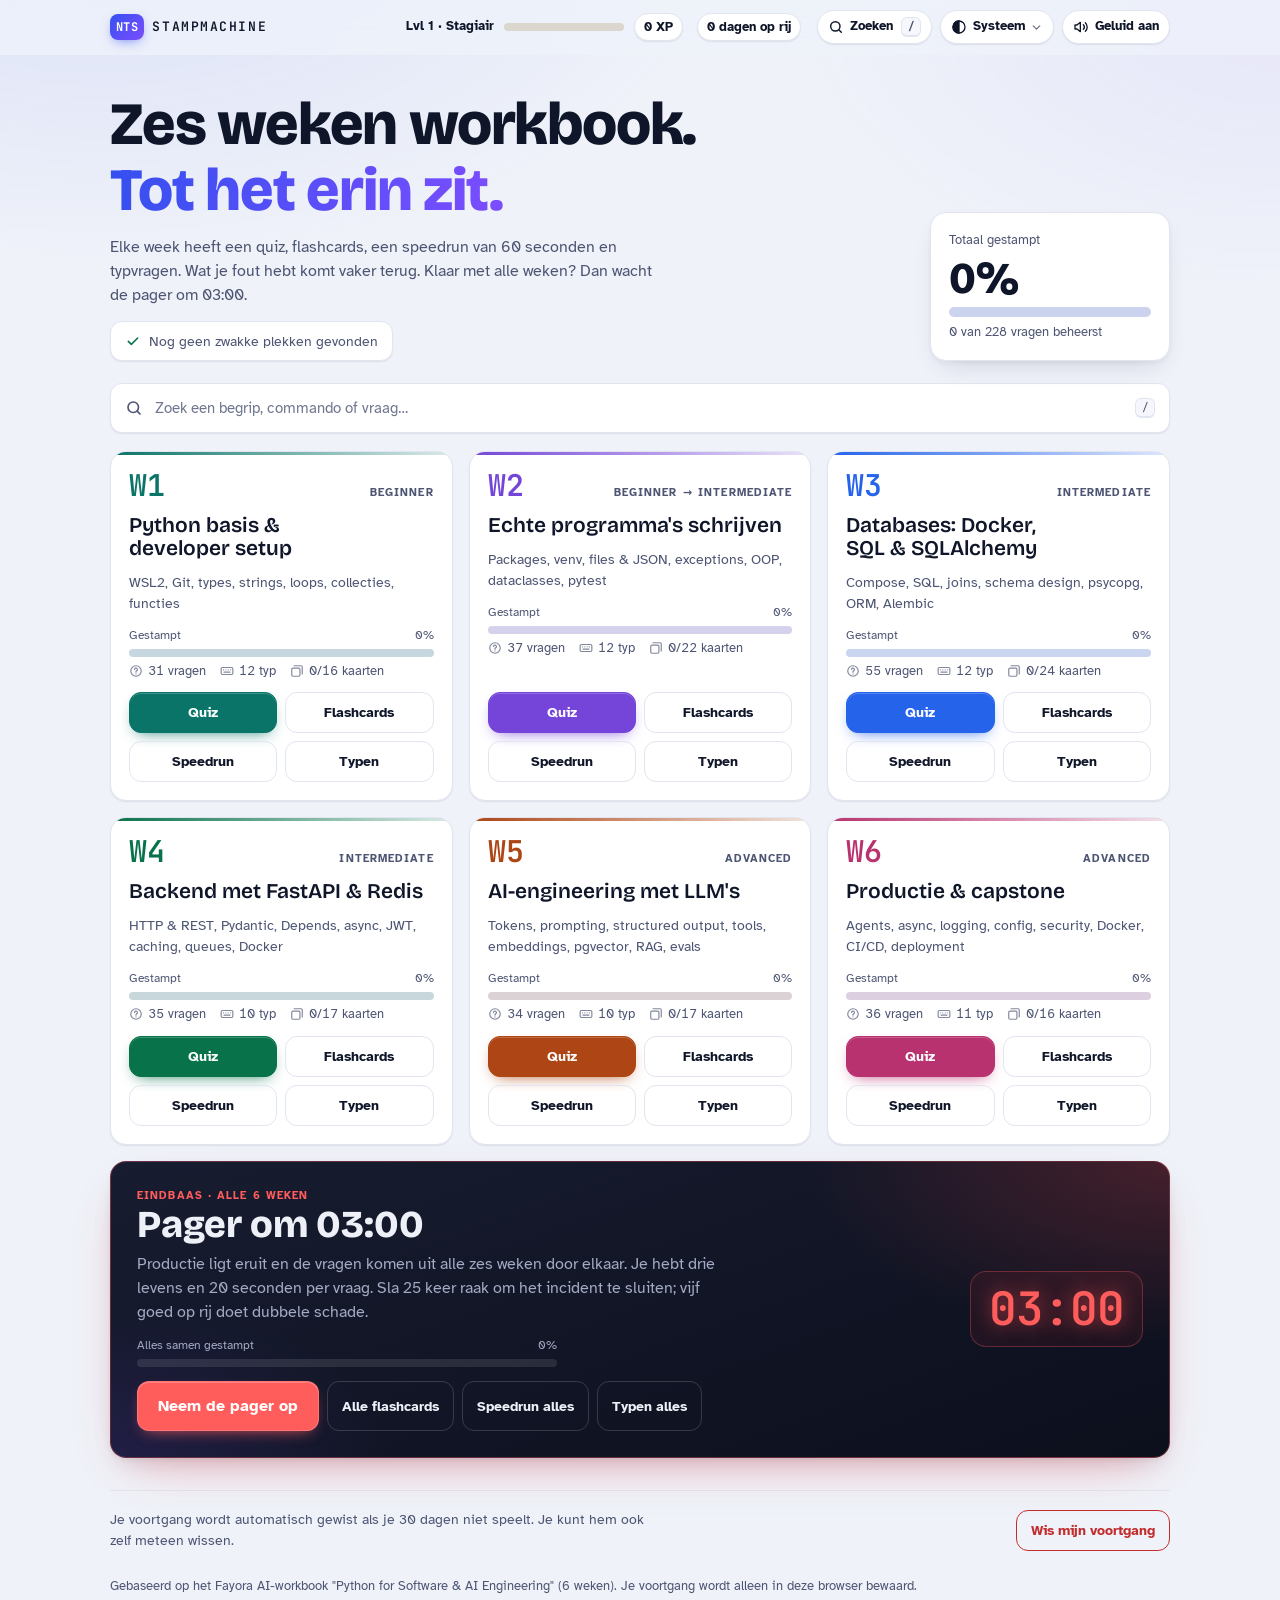
==== frontend/index.html @ a7edd914 "Add unit tests and fix accessibility and keyboard issues Unit tests (node --test tests/*.test.mjs, n" ====
<!doctype html>
<html lang="nl">
<head>
<meta charset="utf-8">
<meta name="viewport" content="width=device-width, initial-scale=1, viewport-fit=cover">
<meta name="description" content="Leergame voor het 6-weken Python- en AI-workbook: per week een quiz, flashcards, een speedrun en typvragen, plus een eindbaas met alle weken door elkaar.">
<meta name="color-scheme" content="light dark">
<meta name="theme-color" content="#F3F5FA" media="(prefers-color-scheme: light)" data-scheme="light">
<meta name="theme-color" content="#0A0E1A" media="(prefers-color-scheme: dark)" data-scheme="dark">
<title>NTS Stampmachine</title>
<link rel="icon" href="favicon.svg" type="image/svg+xml">
<link rel="preconnect" href="https://fonts.googleapis.com">
<link rel="preconnect" href="https://fonts.gstatic.com" crossorigin>
<link rel="stylesheet" href="https://fonts.googleapis.com/css2?family=Bricolage+Grotesque:opsz,wght@12..96,600;12..96,800&family=Atkinson+Hyperlegible:wght@400;700&family=JetBrains+Mono:wght@400;600&display=swap">
<link rel="stylesheet" href="css/base.css">
<link rel="stylesheet" href="css/layout.css">
<link rel="stylesheet" href="css/components.css">
<!-- Thema meteen toepassen, vóór de pagina tekent, zodat er geen flits van het verkeerde thema is. -->
<script src="js/theme.js"></script>
</head>
<body data-screen="home">

<header class="hud">
  <div class="wrap">
    <div class="brand"><b>NTS</b>Stampmachine</div>
    <div class="hud-stats">
      <div class="lvl">
        <span class="lvl-name" id="lvlName">Stagiair</span>
        <span class="xpbar"><i id="xpFill" style="width:0%"></i></span>
        <span class="pill" id="xpText">0 XP</span>
      </div>
      <span class="pill" id="dayStreak" title="Dagen op rij gespeeld">0 dagen op rij</span>
    </div>
    <div class="hud-tools">
      <button class="iconbtn" id="searchBtn" type="button" aria-label="Zoeken (sneltoets /)" title="Zoeken  ( / )"><svg viewBox="0 0 24 24" fill="none" stroke="currentColor" stroke-width="2.2" stroke-linecap="round" stroke-linejoin="round" aria-hidden="true"><circle cx="11" cy="11" r="7"/><path d="m20 20-3.5-3.5"/></svg><span class="btn-label">Zoeken</span><kbd class="keycap kbd">/</kbd></button>
      <div class="menu-wrap">
        <button class="iconbtn" id="themeBtn" type="button" aria-haspopup="menu" aria-expanded="false" aria-controls="themeMenu"></button>
        <div class="menu" id="themeMenu" role="menu" aria-label="Thema" hidden></div>
      </div>
      <button class="iconbtn" id="soundBtn" type="button" aria-pressed="true"></button>
    </div>
  </div>
</header>

<main>
  <!-- Startscherm -->
  <section id="home" class="wrap">
    <div class="hero">
      <div>
        <h1>Zes weken workbook.<br><em>Tot het erin zit.</em></h1>
        <p>Elke week heeft een quiz, flashcards, een speedrun van 60 seconden en typvragen. Wat je fout hebt komt vaker terug. Klaar met alle weken? Dan wacht de pager om 03:00.</p>
        <button class="weak" id="weakBtn" type="button"><span>Herhaal mijn zwakke plekken</span></button>
        <p class="notice" id="clearedNotice" hidden>Je vorige voortgang is gewist, omdat je 30 dagen niet hebt gespeeld.</p>
      </div>
      <div class="meter">
        <small>Totaal gestampt</small>
        <div class="big" id="totalPct">0%</div>
        <div class="bar" style="--hue:var(--accent)"><i id="totalBar" style="width:0%"></i></div>
        <small id="totalSub">0 van 0 vragen beheerst</small>
      </div>
    </div>
    <form class="home-search" id="homeSearch" role="search">
      <svg viewBox="0 0 24 24" fill="none" stroke="currentColor" stroke-width="2.2" stroke-linecap="round" stroke-linejoin="round" aria-hidden="true"><circle cx="11" cy="11" r="7"/><path d="m20 20-3.5-3.5"/></svg>
      <input id="homeSearchIn" type="search" autocomplete="off" spellcheck="false" placeholder="Zoek een begrip, commando of vraag…" aria-label="Zoek in alle vragen en flashcards">
      <kbd class="keycap kbd">/</kbd>
    </form>
    <h2 class="sr-only">Oefenen per week</h2>
    <div class="grid" id="grid"></div>
    <div class="privacy">
      <p>Je voortgang wordt automatisch gewist als je 30 dagen niet speelt. Je kunt hem ook zelf meteen wissen.</p>
      <button class="btn danger" id="resetBtn" type="button">Wis mijn voortgang</button>
    </div>
  </section>

  <!-- Quiz, speedrun, eindbaas, zwakke plekken en typen -->
  <section id="play" class="wrap" hidden>
    <div class="stage">
      <div class="play-hud">
        <button class="btn ghost" id="quitBtn" type="button" aria-label="Stoppen"><svg viewBox="0 0 24 24" fill="none" stroke="currentColor" stroke-width="2.4" stroke-linecap="round" aria-hidden="true"><path d="M6 6l12 12M18 6 6 18"/></svg><span class="btn-label">Stoppen</span></button>
        <div class="grow">
          <h1 class="mode-tag" id="modeTag">Quiz</h1>
          <div class="bar" style="--hue:var(--accent);margin-top:4px"><i id="progFill" style="width:0%"></i></div>
        </div>
        <span class="hearts" id="hearts" hidden></span>
        <span class="combo" id="combo" hidden>x2</span>
        <span class="score" id="score">0</span>
      </div>
      <div class="bossbar" id="bossbar" hidden>
        <div class="lbl"><span>Pager om 03:00 — productie-incident</span><span id="bossHpText">25 / 25</span></div>
        <div class="bar"><i id="bossHp" style="width:100%"></i></div>
      </div>
      <!-- De timer loopt als dunne lijn over de bovenrand van de vraagkaart. -->
      <div class="qwrap">
        <div class="timer" id="timer" title="Tijd voor deze vraag"><i id="timerFill"></i></div>
        <div class="card" id="qcard"></div>
      </div>
    </div>
  </section>

  <!-- Flashcards -->
  <section id="cards" class="wrap" hidden>
    <div class="stage">
      <div class="play-hud">
        <button class="btn ghost" id="fcQuit" type="button" aria-label="Stoppen"><svg viewBox="0 0 24 24" fill="none" stroke="currentColor" stroke-width="2.4" stroke-linecap="round" aria-hidden="true"><path d="M6 6l12 12M18 6 6 18"/></svg><span class="btn-label">Stoppen</span></button>
        <div class="grow">
          <h1 class="mode-tag" id="fcTag">Flashcards</h1>
          <div class="bar" style="--hue:var(--good);margin-top:4px"><i id="fcProg" style="width:0%"></i></div>
        </div>
        <span class="pill" id="fcCount">0 / 0</span>
      </div>
      <div class="fc-wrap" id="fcWrap">
        <div class="fc" id="fc" tabindex="0" role="button" aria-describedby="fcHint">
          <div class="face front">
            <span class="chip" id="fcChip">Week 1</span>
            <h2 id="fcFront"></h2>
            <span class="hint flip-hint" id="fcHint"><svg viewBox="0 0 24 24" fill="none" stroke="currentColor" stroke-width="2" stroke-linecap="round" stroke-linejoin="round" aria-hidden="true"><path d="M21 12a9 9 0 0 1-15.5 6.2L3 16"/><path d="M3 12a9 9 0 0 1 15.5-6.2L21 8"/><path d="M21 3v5h-5M3 21v-5h5"/></svg><span class="kbd">Klik of spatie om om te draaien</span><span class="touch-only">Tik om om te draaien</span></span>
          </div>
          <div class="face back" aria-hidden="true">
            <span class="chip">Antwoord</span>
            <p id="fcBack"></p>
            <p class="jipcard" id="fcJip" hidden></p>
          </div>
        </div>
      </div>
      <div class="fc-foot" id="fcFoot" hidden>
        <button class="btn no lg" id="fcNo" type="button">Nog niet<span class="kbd"> (1)</span></button>
        <button class="btn yes lg" id="fcYes" type="button">Zit erin<span class="kbd"> (2)</span></button>
        <span class="hint touch-only">Of veeg: naar links is nog niet, naar rechts is zit erin.</span>
      </div>
    </div>
  </section>

  <!-- Opzoeken: alle vragen, uitleg en flashcards -->
  <section id="search" class="wrap" hidden>
    <div class="search-page">
      <div class="search-head">
        <button class="btn ghost" id="searchBack" type="button" aria-label="Terug naar het overzicht"><svg viewBox="0 0 24 24" fill="none" stroke="currentColor" stroke-width="2.4" stroke-linecap="round" stroke-linejoin="round" aria-hidden="true"><path d="M15 6l-6 6 6 6"/></svg><span class="btn-label">Overzicht</span></button>
        <div>
          <h1>Opzoeken</h1>
          <p>Alle vragen, antwoorden, uitleg en flashcards van de zes weken.</p>
        </div>
      </div>
      <form class="searchbar" id="searchForm" role="search">
        <svg viewBox="0 0 24 24" fill="none" stroke="currentColor" stroke-width="2.2" stroke-linecap="round" stroke-linejoin="round" aria-hidden="true"><circle cx="11" cy="11" r="7"/><path d="m20 20-3.5-3.5"/></svg>
        <input id="searchIn" type="search" autocomplete="off" spellcheck="false" enterkeyhint="search" placeholder="Zoek op begrip, commando of foutmelding…" aria-label="Zoekterm">
        <button class="clear" id="searchClear" type="button" aria-label="Zoekterm wissen" hidden><svg viewBox="0 0 24 24" fill="none" stroke="currentColor" stroke-width="2.4" stroke-linecap="round" aria-hidden="true"><path d="M6 6l12 12M18 6 6 18"/></svg></button>
      </form>
      <div class="search-filters">
        <div class="seg" id="searchKinds" role="radiogroup" aria-label="Soort"></div>
        <div class="seg weeks" id="searchWeeks" role="radiogroup" aria-label="Week"></div>
      </div>
      <div class="search-status" id="searchStatus" aria-live="polite"></div>
      <div class="search-results" id="searchResults"></div>
    </div>
  </section>

  <!-- Resultaat na een ronde -->
  <section id="result" class="wrap" hidden>
    <div class="stage" id="resBody"></div>
  </section>

  <footer class="wrap">Gebaseerd op het Fayora AI-workbook "Python for Software &amp; AI Engineering" (6 weken). Je voortgang wordt alleen in deze browser bewaard.</footer>
</main>

<dialog class="dialog" id="confirmDialog" aria-labelledby="dlgTitle" aria-describedby="dlgText">
  <form method="dialog">
    <h2 id="dlgTitle"></h2>
    <p id="dlgText"></p>
    <div class="dlg-btns">
      <button class="btn lg" id="dlgCancel" value="cancel" type="submit"></button>
      <button class="btn lg primary" id="dlgOk" value="ok" type="submit"></button>
    </div>
  </form>
</dialog>

<canvas id="confetti" width="0" height="0" aria-hidden="true"></canvas>

<!-- Volgorde is belangrijk: latere scripts gebruiken wat eerdere scripts definiëren. -->
<script src="js/data/content.js"></script>
<script src="js/core/utils.js"></script>
<script src="js/core/content.js"></script>
<script src="js/core/state.js"></script>
<script src="js/fx/sound.js"></script>
<script src="js/fx/confetti.js"></script>
<script src="js/ui/dialog.js"></script>
<script src="js/ui/hud.js"></script>
<script src="js/screens/results.js"></script>
<script src="js/screens/home.js"></script>
<script src="js/screens/game.js"></script>
<script src="js/screens/cards.js"></script>
<script src="js/screens/search.js"></script>
<script src="js/main.js"></script>
</body>
</html>
---- frontend/css/base.css ----
/* Basis: kleuren, lettertypes, reset en algemene hulpklassen. */

/* ---------- kleuren en lettertypes ---------- */
:root {
  --bg: #EFF2F9; --surface: #FFFFFF; --sunk: #F5F7FC; --ink: #0F1629; --muted: #4D5573;
  --line: #E1E5EF; --line-strong: #CDD3E1;
  --accent: #3550F0; --accent-2: #7C4DFF; --on-accent: #FFFFFF;
  /* Licht: elke tekstkleur haalt minstens 4,5:1 contrast (WCAG AA), ook op getinte vlakken. */
  --good: #0A7550; --bad: #C22E2E; --gold: #B87A00;
  --w1: #0A7468; --w2: #7445D8; --w3: #2563EB; --w4: #08724A; --w5: #AD4514; --w6: #B8326F;
  --shadow-sm: 0 1px 2px rgb(16 24 48 / .06), 0 1px 1px rgb(16 24 48 / .03);
  --shadow-md: 0 12px 28px -12px rgb(16 24 48 / .18), 0 2px 6px rgb(16 24 48 / .05);
  --shadow-lg: 0 28px 64px -16px rgb(16 24 48 / .28), 0 4px 12px rgb(16 24 48 / .06);
  --glow: 10%;
  --surface-fill: var(--surface);
  --f-display: "Bricolage Grotesque", "Segoe UI", system-ui, sans-serif;
  --f-body: "Atkinson Hyperlegible", "Segoe UI", system-ui, sans-serif;
  --f-mono: "JetBrains Mono", ui-monospace, "Cascadia Mono", Consolas, monospace;
  /* Vaste reeks afrondingen en overgangen, zodat alles als één geheel aanvoelt. */
  --r-xs: 6px; --r-sm: 8px; --r-md: 12px; --r-lg: 16px; --r-xl: 20px;
  --hud-h: 56px;
  --ease-out: cubic-bezier(.22, 1, .36, 1);
  --dur: .18s; --dur-slow: .28s;
  color-scheme: light;
}

/* Donker: volgt het systeem, tenzij de gebruiker zelf 'Licht' koos. */
@media (prefers-color-scheme: dark) {
  :root:not([data-theme="light"]) {
    --bg: #0A0E1A; --surface: #131A2C; --sunk: #0F1424; --ink: #E8EBF6; --muted: #98A1C0;
    --line: #232B46; --line-strong: #323C5E;
    --accent: #8094FF; --accent-2: #B18CFF; --on-accent: #0A0E1A;
    --good: #45C98F; --bad: #FF7575; --gold: #F7C552;
    --w1: #4CC2B4; --w2: #A592F5; --w3: #78A2F5; --w4: #4FC393; --w5: #F29A6C; --w6: #EE86B3;
    /* In donker geven een lichte bovenrand en een iets lichtere kaart de diepte, niet de schaduw. */
    --shadow-sm: inset 0 1px 0 rgb(255 255 255 / .05), 0 1px 2px rgb(0 0 0 / .4);
    --shadow-md: inset 0 1px 0 rgb(255 255 255 / .06), 0 16px 36px -14px rgb(0 0 0 / .7);
    --shadow-lg: inset 0 1px 0 rgb(255 255 255 / .06), 0 30px 70px -16px rgb(0 0 0 / .75);
    --surface-fill: linear-gradient(180deg, #182036, #131A2C 160px);
    --glow: 16%;
    color-scheme: dark;
  }
}

/* Donker: zelf gekozen in het themamenu. */
:root[data-theme="dark"] {
  --bg: #0A0E1A; --surface: #131A2C; --sunk: #0F1424; --ink: #E8EBF6; --muted: #98A1C0;
  --line: #232B46; --line-strong: #323C5E;
  --accent: #8094FF; --accent-2: #B18CFF; --on-accent: #0A0E1A;
  --good: #45C98F; --bad: #FF7575; --gold: #F7C552;
  --w1: #4CC2B4; --w2: #A592F5; --w3: #78A2F5; --w4: #4FC393; --w5: #F29A6C; --w6: #EE86B3;
  /* In donker geven een lichte bovenrand en een iets lichtere kaart de diepte, niet de schaduw. */
  --shadow-sm: inset 0 1px 0 rgb(255 255 255 / .05), 0 1px 2px rgb(0 0 0 / .4);
  --shadow-md: inset 0 1px 0 rgb(255 255 255 / .06), 0 16px 36px -14px rgb(0 0 0 / .7);
  --shadow-lg: inset 0 1px 0 rgb(255 255 255 / .06), 0 30px 70px -16px rgb(0 0 0 / .75);
  --surface-fill: linear-gradient(180deg, #182036, #131A2C 160px);
  --glow: 16%;
  color-scheme: dark;
}

/* ---------- reset ---------- */
* { box-sizing: border-box; }
[hidden] { display: none !important; }
:root { padding-top: env(safe-area-inset-top, 0px); padding-bottom: env(safe-area-inset-bottom, 0px); }
img { max-width: 100%; }
html, body { min-height: 100%; }
html {
  scroll-behavior: smooth;
  scroll-padding-top: calc(var(--hud-h) + 16px);
  /* Dunne scrollbalk in de kleuren van het thema. */
  scrollbar-width: thin;
  scrollbar-color: var(--line-strong) transparent;
}
body {
  background: var(--bg);
  color: var(--ink);
  font-family: var(--f-body);
  font-size: 16px;
  line-height: 1.5;
  margin: 0;
  -webkit-tap-highlight-color: transparent;
  -webkit-font-smoothing: antialiased;
}
/* Zachte kleurgloed achter de pagina voor wat diepte. */
body::before {
  content: ""; position: fixed; inset: 0; z-index: -1; pointer-events: none;
  background:
    radial-gradient(900px 480px at 8% -8%, color-mix(in srgb, var(--accent) var(--glow), transparent), transparent 70%),
    radial-gradient(700px 420px at 100% 0%, color-mix(in srgb, var(--accent-2) calc(var(--glow) * .7), transparent), transparent 70%);
}
::selection { background: color-mix(in srgb, var(--accent) 28%, transparent); }
button { font: inherit; color: inherit; cursor: pointer; touch-action: manipulation; }
button:focus-visible, input:focus-visible, textarea:focus-visible, .fc:focus-visible {
  outline: 3px solid color-mix(in srgb, var(--accent) 70%, transparent);
  outline-offset: 2px;
}

/* ---------- typografie ---------- */
code, pre { font-family: var(--f-mono); font-size: .88em; }
code { background: color-mix(in srgb, var(--accent) 10%, transparent); padding: .05em .35em; border-radius: var(--r-xs); }
h1, h2, h3 { font-family: var(--f-display); text-wrap: balance; margin: 0; line-height: 1.1; }

/* ---------- hulpklassen ---------- */
.wrap { max-width: 1100px; margin: 0 auto; padding-inline: 20px; }
@media (max-width: 480px) { .wrap { padding-inline: 16px; } }

.sr-only {
  position: absolute; width: 1px; height: 1px; padding: 0; margin: -1px;
  overflow: hidden; clip: rect(0 0 0 0); white-space: nowrap; border: 0;
}

/* Toetsenbordhints alleen tonen op apparaten met een muis; tikhints alleen op touchscreens. */
.touch-only { display: none; }
@media (hover: none) and (pointer: coarse) {
  .kbd { display: none !important; }
  .touch-only { display: inline; }
}

/* Schermen komen rustig in beeld. */
main > section:not([hidden]) { animation: screen-in .35s var(--ease-out); }
@keyframes screen-in { from { opacity: 0; transform: translateY(6px); } }

/* Zachte overgang bij het wisselen van thema (browsers met View Transitions). */
::view-transition-old(root), ::view-transition-new(root) { animation-duration: .35s; }

@media (prefers-reduced-motion: reduce) {
  html { scroll-behavior: auto; }
  *, *::before, *::after { animation: none !important; transition: none !important; }
}
---- frontend/css/layout.css ----
/* Layout: "workbook arcade". Een sticky HUD-balk, een grid met zes weektickets plus één
   omgekeerd eindbaas-ticket; spelen gebeurt op één gecentreerde kaart. */

/* ---------- HUD ---------- */
.hud {
  position: sticky;
  top: env(safe-area-inset-top, 0px);
  z-index: 5;
  background: color-mix(in srgb, var(--bg) 78%, transparent);
  backdrop-filter: saturate(1.4) blur(12px);
  -webkit-backdrop-filter: saturate(1.4) blur(12px);
  border-bottom: 1px solid transparent;
  transition: background var(--dur-slow), border-color var(--dur-slow), box-shadow var(--dur-slow);
}
/* Bovenaan versmelt de header met de pagina; zodra je scrolt krijgt hij een rand en schaduw. */
.hud[data-scrolled] {
  background: color-mix(in srgb, var(--bg) 86%, transparent);
  border-bottom-color: var(--line);
  box-shadow: 0 10px 30px -18px rgb(10 14 30 / .45);
}
.hud .wrap { display: flex; align-items: center; gap: 10px 16px; padding-block: 10px; flex-wrap: wrap; }
.brand {
  font-family: var(--f-mono); font-weight: 600; font-size: 13px; letter-spacing: .12em; text-transform: uppercase;
  display: flex; align-items: center; gap: 8px; white-space: nowrap;
}
.brand b {
  display: inline-grid; place-items: center; height: 26px; padding-inline: 6px; border-radius: var(--r-sm);
  background: linear-gradient(135deg, var(--accent), var(--accent-2)); color: #fff; font-size: 12px; letter-spacing: .04em;
  box-shadow: 0 4px 12px -4px color-mix(in srgb, var(--accent) 70%, transparent);
}
.hud-stats { margin-left: auto; display: flex; align-items: center; gap: 14px; flex-wrap: wrap; }
.hud-tools { display: flex; align-items: center; gap: 8px; }
.hud-tools .keycap { margin-left: 2px; }
/* Zoeken kan niet midden in een spel: dan zou je je ronde kwijtraken. */
body[data-screen="play"] #searchBtn, body[data-screen="cards"] #searchBtn { display: none; }
.lvl { display: flex; align-items: center; gap: 10px; font-size: 13px; }
.lvl-name { font-weight: 700; white-space: nowrap; }
.xpbar { width: 120px; height: 8px; border-radius: 99px; background: color-mix(in srgb, var(--gold) 14%, var(--line)); overflow: hidden; }
.xpbar i {
  background: linear-gradient(90deg, color-mix(in srgb, var(--gold) 55%, #fff), var(--gold));
  box-shadow: 0 0 10px color-mix(in srgb, var(--gold) 60%, transparent);
  transition: width .9s var(--ease-out); animation: bar-grow 1.1s var(--ease-out) backwards;
}

@media (max-width: 620px) {
  .hud .wrap { padding-block: 8px; }
  .hud-tools { margin-left: auto; }
  /* De regel met level en XP hangt onder de header en schuift weg bij naar beneden scrollen. */
  .hud-stats {
    position: absolute; top: 100%; left: 0; right: 0; z-index: -1; height: 44px; padding-inline: 16px;
    margin-left: 0; gap: 10px; justify-content: space-between; flex-wrap: nowrap;
    background: color-mix(in srgb, var(--bg) 97%, transparent); border-bottom: 1px solid var(--line);
    transition: transform var(--dur-slow) var(--ease-out), opacity var(--dur-slow);
  }
  .hud[data-collapsed] .hud-stats { transform: translateY(-100%); opacity: 0; pointer-events: none; }
  body[data-screen="home"] main, body[data-screen="result"] main { padding-top: 44px; }
  .lvl { flex: 1; min-width: 0; gap: 8px; }
  .lvl-name { overflow: hidden; text-overflow: ellipsis; }
  .xpbar { flex: 1; min-width: 40px; width: auto; }
  .iconbtn .btn-label { display: none; }
  /* Tijdens het oefenen alleen het logo en de knoppen tonen: meer ruimte voor de vraag. */
  body[data-screen="play"] .hud-stats,
  body[data-screen="cards"] .hud-stats,
  body[data-screen="search"] .hud-stats { display: none; }
}
/* Heel smalle schermen: het XP-getal valt weg, de XP-balk blijft. */
@media (max-width: 380px) { #xpText { display: none; } }

/* ---------- startscherm ---------- */
.hero { padding-block: 36px 22px; display: grid; grid-template-columns: minmax(0, 1fr) auto; gap: 24px; align-items: end; }
.hero h1 { font-size: clamp(34px, 6vw, 60px); font-weight: 800; letter-spacing: -.02em; }
.hero h1 em {
  font-style: normal; color: var(--accent);
  background: linear-gradient(100deg, var(--accent), var(--accent-2));
  -webkit-background-clip: text; background-clip: text; -webkit-text-fill-color: transparent;
}
.hero p { color: var(--muted); max-width: 56ch; margin: 12px 0 0; }
.meter {
  display: grid; gap: 6px; min-width: 240px; padding: 18px;
  background: var(--surface-fill); border: 1px solid var(--line); border-radius: var(--r-lg); box-shadow: var(--shadow-md);
}
.meter .bar { height: 10px; }
.meter .big { font-family: var(--f-display); font-size: 44px; font-weight: 800; line-height: 1; font-variant-numeric: tabular-nums; }
.meter small { color: var(--muted); font-size: 13px; }
@media (max-width: 700px) { .hero { grid-template-columns: 1fr; padding-block: 24px 18px; } }

.grid { display: grid; grid-template-columns: repeat(3, minmax(0, 1fr)); gap: 16px; padding-bottom: 32px; }
@media (max-width: 960px) { .grid { grid-template-columns: repeat(2, minmax(0, 1fr)); } }
@media (max-width: 620px) { .grid { grid-template-columns: 1fr; gap: 12px; } }

/* Privacy-regel met de wisknop, onder de tickets. */
.privacy {
  display: flex; flex-wrap: wrap; align-items: center; justify-content: space-between; gap: 10px 16px;
  border-top: 1px solid var(--line); padding-block: 18px; margin-bottom: 8px;
  color: var(--muted); font-size: 14px;
}
.privacy p { margin: 0; max-width: 62ch; }

footer { color: var(--muted); font-size: 13px; padding-block: 0 32px; }
/* Tijdens het oefenen en bij de resultaten leidt de footer alleen af. */
body:not([data-screen="home"]) footer { display: none; }

/* ---------- speelscherm ---------- */
.stage { max-width: 780px; margin: 0 auto; padding-block: 22px 60px; }
@media (max-width: 620px) { .stage { padding-block: 12px 40px; } }
.play-hud { display: flex; align-items: center; gap: 12px; flex-wrap: wrap; margin-bottom: 12px; }
.play-hud .grow { flex: 1; min-width: 120px; }
.mode-tag { font-family: var(--f-body); line-height: 1.5; font-size: 12px; font-weight: 700; letter-spacing: .08em; text-transform: uppercase; color: var(--muted); }
.score { font-family: var(--f-display); font-weight: 800; font-size: 26px; font-variant-numeric: tabular-nums; min-width: 4ch; text-align: right; }
@media (max-width: 480px) {
  .play-hud { gap: 8px 10px; }
  .score { font-size: 22px; }
}
---- frontend/css/components.css ----
/* Componenten: knoppen, tickets, vraagkaart, feedback, flashcards, resultaten en dialoog. */

/* ---------- kleine bouwstenen ---------- */
.pill {
  font-size: 12.5px; font-weight: 700; padding: 4px 9px; border: 1px solid var(--line); border-radius: 99px;
  white-space: nowrap; font-variant-numeric: tabular-nums; background: var(--surface); box-shadow: var(--shadow-sm);
}
.iconbtn {
  display: inline-flex; align-items: center; gap: 6px; min-height: 34px; min-width: 34px; justify-content: center;
  border: 1px solid var(--line); background: var(--surface); border-radius: 99px; padding: 4px 10px;
  font-size: 13px; font-weight: 700; box-shadow: var(--shadow-sm);
  transition: border-color var(--dur) var(--ease-out), background var(--dur) var(--ease-out), transform var(--dur) var(--ease-out);
}
.iconbtn:hover { border-color: var(--line-strong); background: var(--sunk); }
.iconbtn:active { transform: scale(.96); }
.iconbtn svg { width: 16px; height: 16px; flex: none; }
.iconbtn .chev { width: 13px; height: 13px; margin-left: -2px; opacity: .6; transition: transform var(--dur-slow) var(--ease-out); }
.iconbtn[aria-expanded="true"] { border-color: var(--accent); }
.iconbtn[aria-expanded="true"] .chev { transform: rotate(180deg); }

/* Uitklapmenu voor het thema. */
.menu-wrap { position: relative; }
.menu {
  position: absolute; right: 0; top: calc(100% + 8px); z-index: 30; width: 264px;
  display: grid; gap: 2px; padding: 6px;
  background: var(--surface); border: 1px solid var(--line); border-radius: var(--r-lg); box-shadow: var(--shadow-lg);
  transform-origin: top right; animation: menu-in .18s var(--ease-out);
}
@keyframes menu-in { from { opacity: 0; transform: translateY(-6px) scale(.96); } }
.menu-item {
  display: flex; align-items: center; gap: 12px; width: 100%; padding: 9px 10px; text-align: left;
  border: 0; border-radius: var(--r-sm); background: transparent; transition: background var(--dur) var(--ease-out);
}
.menu-item > svg:first-child {
  width: 30px; height: 30px; padding: 7px; flex: none; border-radius: var(--r-sm);
  background: var(--sunk); border: 1px solid var(--line); color: var(--muted);
}
.menu-item:hover, .menu-item:focus-visible { background: var(--sunk); outline: none; }
.menu-text { display: grid; line-height: 1.25; min-width: 0; }
.menu-text b { font-size: 14px; }
.menu-text small { font-size: 12px; color: var(--muted); }
.menu-item .check {
  width: 16px; height: 16px; margin-left: auto; flex: none; color: var(--accent);
  opacity: 0; transform: scale(.6); transition: opacity var(--dur) var(--ease-out), transform var(--dur-slow) var(--ease-out);
}
.menu-item[aria-checked="true"] { background: color-mix(in srgb, var(--accent) 9%, transparent); }
.menu-item[aria-checked="true"] > svg:first-child {
  color: var(--accent); border-color: color-mix(in srgb, var(--accent) 40%, transparent); background: var(--surface);
}
.menu-item[aria-checked="true"] .check { opacity: 1; transform: none; }
@media (hover: none) and (pointer: coarse) { .iconbtn { min-height: 44px; min-width: 44px; } }

/* Voortgangsbalken: kleurverloop, vullen bij het laden en een glans die eroverheen schuift. */
.bar {
  height: 8px; border-radius: 99px; overflow: hidden;
  background: color-mix(in srgb, var(--hue, var(--accent)) 12%, var(--line));
}
.bar i, .xpbar i, .timer i {
  position: relative; display: block; height: 100%; border-radius: 99px; overflow: hidden;
  transform-origin: left center;
}
.bar i {
  background: linear-gradient(90deg, color-mix(in srgb, var(--hue) 55%, var(--surface)), var(--hue));
  box-shadow: 0 0 12px color-mix(in srgb, var(--hue) 50%, transparent);
  transition: width .9s var(--ease-out);
  animation: bar-grow 1.1s var(--ease-out) backwards;
}
.bar i::after, .xpbar i::after {
  content: ""; position: absolute; inset: 0 auto 0 0; width: 45%;
  background: linear-gradient(90deg, transparent, rgb(255 255 255 / .55), transparent);
  transform: translateX(-120%);
  animation: bar-shine 3.2s ease-in-out 1.1s infinite;
}
@keyframes bar-grow { from { transform: scaleX(0); } }
@keyframes bar-shine { 0% { transform: translateX(-120%); } 45%, 100% { transform: translateX(340%); } }
/* Op het startscherm glanzen de weekbalken alleen als je de kaart aanwijst: rustiger. */
.ticket .bar i::after { animation: none; }
@media (hover: hover) { .ticket:hover .bar i::after { animation: bar-shine 1.6s ease-in-out infinite; } }

.chip {
  font-size: 11px; font-weight: 700; letter-spacing: .06em; text-transform: uppercase;
  padding: 3px 8px; border-radius: var(--r-xs);
  background: color-mix(in srgb, var(--hue, var(--accent)) 9%, transparent); color: var(--hue, var(--accent));
}
.chip.retry { --hue: var(--bad); }
.hint { font-size: 13px; color: var(--muted); }
.lbl {
  display: inline-block; font-size: 11px; font-weight: 700; letter-spacing: .08em;
  text-transform: uppercase; color: var(--muted); margin-bottom: 2px;
}

/* ---------- knoppen ---------- */
.btn {
  border-radius: var(--r-md); padding: 9px 14px; min-height: 40px; font-weight: 700; font-size: 14px;
  border: 1.5px solid var(--line); background: transparent;
  transition: border-color var(--dur) var(--ease-out), background var(--dur) var(--ease-out), transform var(--dur) var(--ease-out), box-shadow var(--dur) var(--ease-out), filter var(--dur) var(--ease-out);
}
.btn:hover { border-color: var(--hue, var(--accent)); background: color-mix(in srgb, var(--hue, var(--accent)) 6%, transparent); }
.btn:active { transform: translateY(1px) scale(.98); }
.btn.primary {
  background: var(--hue, var(--accent)); border-color: var(--hue, var(--accent)); color: var(--on-accent);
  box-shadow: inset 0 1px 0 rgb(255 255 255 / .22), 0 6px 16px -8px var(--hue, var(--accent));
}
.btn.primary:hover {
  background: var(--hue, var(--accent)); filter: brightness(1.08);
  box-shadow: inset 0 1px 0 rgb(255 255 255 / .22), 0 10px 22px -8px var(--hue, var(--accent));
}
.btn.lg { padding: 12px 20px; font-size: 16px; }
.btn.no { border-color: var(--bad); color: var(--bad); }
.btn.yes { background: var(--good); border-color: var(--good); color: var(--on-accent); }
.btn.danger { border-color: var(--bad); color: var(--bad); }
.btn.danger.primary { background: var(--bad); color: #fff; }
@media (hover: none) and (pointer: coarse) { .btn { min-height: 44px; } }
/* Rustige knop voor acties die je zelden wilt, zoals stoppen. */
.btn.ghost {
  display: inline-flex; align-items: center; gap: 6px; padding-inline: 10px;
  border-color: transparent; color: var(--muted);
}
.btn.ghost:hover { color: var(--ink); background: var(--sunk); border-color: var(--line); }
.btn.ghost svg { width: 16px; height: 16px; flex: none; }
@media (max-width: 480px) { .btn.ghost .btn-label { display: none; } }

.weak {
  margin-top: 14px; display: inline-flex; gap: 8px; align-items: center; min-height: 40px;
  border: 1px solid color-mix(in srgb, var(--bad) 35%, transparent); color: var(--bad);
  background: color-mix(in srgb, var(--bad) 8%, var(--surface)); border-radius: var(--r-md); box-shadow: var(--shadow-sm);
  padding: 8px 14px; font-weight: 700; font-size: 14px;
  transition: background var(--dur), border-color var(--dur), transform var(--dur);
}
.weak:hover:not([disabled]) { background: color-mix(in srgb, var(--bad) 14%, var(--surface)); border-color: var(--bad); }
.weak:active:not([disabled]) { transform: scale(.98); }
.weak svg { width: 16px; height: 16px; flex: none; }
.weak b { display: inline-grid; place-items: center; min-width: 22px; height: 20px; padding-inline: 6px; margin-left: 2px; border-radius: 99px; background: var(--bad); color: #fff; font-size: 12px; }
/* Niets te herhalen: een rustig label met een groen vinkje in plaats van een uitgeschakelde knop. */
.weak[disabled] { cursor: default; color: var(--muted); background: var(--surface); border-color: var(--line); font-weight: 400; }
.weak[disabled] svg { color: var(--good); }
.notice { margin: 10px 0 0; font-size: 14px; color: var(--muted); border-left: 3px solid var(--gold); padding-left: 10px; }

/* ---------- weektickets ---------- */
.ticket {
  --hue: var(--accent);
  position: relative; overflow: hidden;
  background: var(--surface-fill); border: 1px solid var(--line); border-radius: var(--r-lg); box-shadow: var(--shadow-sm);
  padding: 18px; display: flex; flex-direction: column; gap: 12px; min-width: 0;
  transition: transform var(--dur-slow) var(--ease-out), box-shadow var(--dur-slow) var(--ease-out), border-color var(--dur-slow) var(--ease-out);
  animation: rise .6s var(--ease-out) backwards; animation-delay: calc(var(--i, 0) * 70ms);
}
/* Nog niet in beeld: wachten met binnenkomen (en met het vullen van de balk). */
.ticket[data-reveal]:not(.in), .ticket[data-reveal]:not(.in) .bar i { animation: none; }
.ticket[data-reveal]:not(.in) { opacity: 0; }
/* Dunne kleurstreep bovenaan in de kleur van de week. */
.ticket:not(.boss)::before {
  content: ""; position: absolute; inset: 0 0 auto; height: 3px;
  background: linear-gradient(90deg, var(--hue), color-mix(in srgb, var(--hue) 15%, transparent));
}
@media (hover: hover) {
  .ticket:not(.boss):hover {
    transform: translateY(-3px); box-shadow: var(--shadow-md);
    border-color: color-mix(in srgb, var(--hue) 35%, var(--line));
  }
}
@keyframes rise { from { opacity: 0; transform: translateY(12px); } }
.t-top { display: flex; align-items: baseline; justify-content: space-between; gap: 8px; }
.t-num { font-family: var(--f-mono); font-weight: 600; font-size: 30px; color: var(--hue); line-height: 1; }
.t-lvl { font-size: 11px; letter-spacing: .1em; text-transform: uppercase; color: var(--muted); font-weight: 700; }
.ticket h3 { font-size: 21px; font-weight: 600; }
.t-topics { color: var(--muted); font-size: 14px; margin: 0; min-height: 3em; }
.mast { display: grid; gap: 5px; }
.mast-row { display: flex; justify-content: space-between; flex-wrap: wrap; gap: 0 10px; font-size: 12px; color: var(--muted); font-variant-numeric: tabular-nums; }
.t-stats { display: flex; flex-wrap: wrap; gap: 4px 14px; font-size: 12.5px; color: var(--muted); font-variant-numeric: tabular-nums; }
.t-stats span { display: inline-flex; align-items: center; gap: 5px; }
.t-stats svg { width: 14px; height: 14px; flex: none; opacity: .7; }
.t-stats .t-rec { color: var(--gold); font-weight: 700; }
.t-stats .t-rec svg { opacity: 1; }
.t-btns { display: grid; grid-template-columns: 1fr 1fr; gap: 8px; margin-top: auto; }
@media (max-width: 620px) {
  .ticket { padding: 16px; }
  .t-topics { min-height: 0; }
}

/* Eindbaas: in beide thema's een donker incidentpaneel met een rode gloed. */
.boss {
  --b-red: #FF5C5C; --b-ink: #EEF0F8; --b-muted: #A3AAC4; --b-line: rgb(255 255 255 / .16);
  --surface: #151A2D;
  grid-column: 1 / -1; color: var(--b-ink); border-color: rgb(255 92 92 / .35);
  background:
    radial-gradient(520px 260px at 100% 0%, rgb(255 70 70 / .22), transparent 70%),
    radial-gradient(400px 220px at 0% 100%, rgb(124 77 255 / .14), transparent 70%),
    linear-gradient(160deg, #171C30, #0C0F1C);
  box-shadow: var(--shadow-md), 0 20px 50px -24px rgb(255 60 60 / .45);
  display: grid; grid-template-columns: minmax(0, 1fr) auto; gap: 18px; align-items: center; padding: 26px;
}
.boss .t-lvl { color: var(--b-red); }
.boss h3 { font-size: clamp(26px, 4vw, 38px); font-weight: 800; }
.boss p { margin: 6px 0 0; color: var(--b-muted); max-width: 60ch; }
.boss .t-btns { display: flex; flex-wrap: wrap; }
.boss .btn { --hue: #fff; border-color: var(--b-line); color: var(--b-ink); }
.boss .btn:hover { border-color: rgb(255 255 255 / .4); }
.boss .btn.primary { --hue: var(--b-red); color: #fff; }
.boss .bar { --hue: var(--b-red); background: rgb(255 255 255 / .1); }
.boss .mast-row { color: var(--b-muted); }
.pager {
  font-family: var(--f-mono); font-size: 46px; font-weight: 600; color: var(--b-red); line-height: 1; letter-spacing: -.02em;
  padding: 14px 18px; border-radius: var(--r-lg); border: 1px solid rgb(255 92 92 / .3); background: rgb(255 60 60 / .08);
  text-shadow: 0 0 18px rgb(255 80 80 / .6); animation: pager 2.4s ease-in-out infinite;
}
@keyframes pager { 50% { text-shadow: 0 0 6px rgb(255 80 80 / .25); opacity: .8; } }
@media (max-width: 620px) {
  .boss { grid-template-columns: 1fr; padding: 18px; }
  .boss .t-btns { display: grid; grid-template-columns: 1fr 1fr; }
  .boss .t-btns .btn.lg { grid-column: 1 / -1; }
  .pager { display: none; }
}

/* ---------- speel-HUD ---------- */
.combo {
  font-family: var(--f-mono); font-weight: 600; font-size: 13px; padding: 4px 10px; border-radius: 99px;
  background: var(--gold); color: var(--bg); transition: transform var(--dur) var(--ease-out);
}
.combo.pop { animation: pop .35s; }
@keyframes pop { 0% { transform: scale(1); } 40% { transform: scale(1.35) rotate(-4deg); } 100% { transform: scale(1); } }
.hearts { font-size: 20px; color: var(--bad); letter-spacing: 2px; }
.hearts .lost { color: var(--line); }
.qwrap { position: relative; }
.timer {
  position: absolute; top: 0; left: 22px; right: 22px; z-index: 3; height: 3px; overflow: hidden;
  border-radius: 0 0 3px 3px; background: color-mix(in srgb, var(--accent) 14%, transparent);
}
.timer i {
  width: 100%;
  background: linear-gradient(90deg, var(--accent), var(--accent-2));
  box-shadow: 0 0 10px color-mix(in srgb, var(--accent) 55%, transparent);
}
/* Bijna geen tijd meer: rood en pulserend. */
.timer.low i {
  background: linear-gradient(90deg, var(--bad), color-mix(in srgb, var(--bad) 60%, var(--gold)));
  box-shadow: 0 0 14px var(--bad);
  animation: timer-pulse .5s ease-in-out infinite alternate;
}
@keyframes timer-pulse { to { opacity: .55; } }
.bossbar { margin-bottom: 14px; display: grid; gap: 4px; }
.bossbar .lbl { display: flex; justify-content: space-between; font-size: 12px; color: var(--muted); font-variant-numeric: tabular-nums; }
.bossbar .bar { --hue: var(--bad); height: 12px; }
/* Gestreepte, bewegende HP-balk: het incident leeft nog. */
.bossbar .bar i {
  background:
    repeating-linear-gradient(-45deg, rgb(255 255 255 / .18) 0 8px, transparent 8px 16px),
    linear-gradient(90deg, color-mix(in srgb, var(--bad) 70%, var(--gold)), var(--bad));
  background-size: 22.63px 22.63px, 100% 100%;
  animation: bar-grow 1.1s var(--ease-out) backwards, stripes .8s linear infinite;
}
@keyframes stripes { to { background-position: 22.63px 0, 0 0; } }

/* ---------- vraagkaart ---------- */
.card {
  background: var(--surface-fill); border: 1px solid var(--line); border-radius: var(--r-xl); padding: 24px; position: relative;
  box-shadow: var(--shadow-md); transition: border-color var(--dur-slow);
  scroll-margin-top: calc(var(--hud-h) + 12px);
}
@media (max-width: 480px) { .card { padding: 16px; border-radius: var(--r-lg); } }
.q-meta { display: flex; gap: 8px; align-items: center; margin-bottom: 12px; flex-wrap: wrap; }
.q-text { font-size: 21px; font-weight: 700; line-height: 1.35; margin: 0 0 14px; overflow-wrap: anywhere; }
@media (max-width: 480px) { .q-text { font-size: 18px; } }
pre.code {
  background: var(--sunk); border: 1px solid var(--line); border-radius: var(--r-md); padding: 12px 14px;
  overflow-x: auto; margin: 0 0 16px; line-height: 1.45; font-size: 14px;
}

.opts { display: grid; gap: 10px; }
.opt {
  display: flex; gap: 12px; align-items: center; text-align: left; min-height: 52px;
  border: 1.5px solid var(--line); background: var(--surface); border-radius: var(--r-md); padding: 12px 14px;
  transition: border-color var(--dur) var(--ease-out), transform var(--dur) var(--ease-out), background var(--dur) var(--ease-out), box-shadow var(--dur) var(--ease-out);
}
@media (hover: hover) {
  /* De weekkleur van de vraag komt terug in de antwoordopties. */
  .opt:hover:not([disabled]) {
    border-color: var(--hue, var(--accent)); transform: translateX(3px);
    background: color-mix(in srgb, var(--hue, var(--accent)) 5%, var(--surface)); box-shadow: var(--shadow-sm);
  }
  .opt:hover:not([disabled]) .k {
    border-color: var(--hue, var(--accent)); background: var(--hue, var(--accent)); color: var(--surface);
  }
}
.opt .k {
  font-family: var(--f-mono); font-size: 12px; font-weight: 600; border: 1px solid var(--line); border-radius: var(--r-xs);
  min-width: 24px; height: 24px; display: grid; place-items: center; flex: none; color: var(--muted);
}
.opt span:last-child { min-width: 0; overflow-wrap: anywhere; }
.opt .k { transition: background var(--dur), border-color var(--dur), color var(--dur); }
/* Geen doosje in een doosje: code in een optie krijgt geen eigen achtergrond. */
.opt code { background: none; padding: 0; }
.opt.correct { border-color: var(--good); background: color-mix(in srgb, var(--good) 13%, var(--surface)); }
.opt.wrong { border-color: var(--bad); background: color-mix(in srgb, var(--bad) 12%, var(--surface)); }
.opt.dim { opacity: .55; }
.opt[disabled] { cursor: default; }
.tf { grid-template-columns: 1fr 1fr; }
.tf .opt { justify-content: center; font-size: 18px; font-weight: 700; padding: 16px; }

/* Typvragen: één regel (input) of een korte zin (textarea). */
.typein { display: flex; gap: 10px; flex-wrap: wrap; }
.typein input, .typein textarea {
  flex: 1 1 220px; min-width: 0; font-family: var(--f-mono); font-size: 16px; padding: 12px 14px;
  border-radius: var(--r-md); border: 1.5px solid var(--line); background: var(--sunk); color: var(--ink);
}
.typein textarea { font-family: var(--f-body); flex-basis: 100%; resize: vertical; min-height: 92px; line-height: 1.45; }
.typein input.correct, .typein textarea.correct { border-color: var(--good); }
.typein input.wrong, .typein textarea.wrong { border-color: var(--bad); }
.typein .btn { flex: none; }
@media (max-width: 480px) { .typein .btn { flex: 1 1 100%; } }
.typein-hint { margin: 8px 0 0; }

.shake { animation: shake .4s; }
@keyframes shake { 15%, 55% { transform: translateX(-8px); } 35%, 75% { transform: translateX(8px); } 90% { transform: translateX(-3px); } }

/* Modelantwoord en zelfbeoordeling bij zinvragen. */
.model {
  margin-top: 16px; border: 1px solid var(--line); border-left: 4px solid var(--accent);
  border-radius: var(--r-md); padding: 12px 14px; background: var(--sunk);
}
.model p { margin: 2px 0 0; }
.model ul { margin: 8px 0 0; padding-left: 18px; display: grid; gap: 4px; }
/* Net als "Volgende" blijven de beoordelingsknoppen onderaan in beeld. */
.selfrate {
  position: sticky; bottom: env(safe-area-inset-bottom, 0px); z-index: 2;
  margin: 14px -4px 0; padding: 10px 4px 12px; background: var(--surface);
}
@media (max-width: 620px) { .selfrate { box-shadow: 0 -8px 16px -12px rgb(0 0 0 / .35); } }
.selfrate-btns { display: grid; grid-template-columns: repeat(3, minmax(0, 1fr)); gap: 8px; margin-top: 6px; }
.btn.almost { border-color: var(--gold); color: var(--gold); }

/* ---------- feedback na een antwoord ---------- */
.fb { margin-top: 16px; border-radius: var(--r-md); padding: 14px 16px; border: 1px solid; }
.fb.ok { border-color: color-mix(in srgb, var(--good) 45%, transparent); background: color-mix(in srgb, var(--good) 9%, var(--surface)); }
.fb.no { border-color: color-mix(in srgb, var(--bad) 45%, transparent); background: color-mix(in srgb, var(--bad) 8%, var(--surface)); }
.fb.half { border-color: color-mix(in srgb, var(--gold) 50%, transparent); background: color-mix(in srgb, var(--gold) 9%, var(--surface)); }
.fb h2 { margin: 0 0 4px; font-family: var(--f-display); font-size: 18px; }
.fb.ok h2 { color: var(--good); }
.fb.no h2 { color: var(--bad); }
.fb.half h2 { color: var(--gold); }
.fb p { margin: 4px 0 0; }
.fb .ans { font-weight: 700; }
.jip { margin-top: 12px; background: var(--surface); border: 1px solid var(--line); border-radius: var(--r-md); padding: 10px 12px; }
.jip p { margin: 2px 0 0; font-size: 17px; line-height: 1.5; }
.jip .lbl { color: var(--accent); }
.whynot { margin-top: 10px; background: var(--surface); border: 1px dashed color-mix(in srgb, var(--bad) 55%, transparent); border-radius: var(--r-md); padding: 10px 12px; }
.whynot .lbl { color: var(--bad); }
.whynot p { margin: 2px 0 0; }
.tech { margin-top: 10px; }
.tech p { margin: 2px 0 0; color: var(--muted); font-size: 15px; }
details.others { margin-top: 10px; border-top: 1px solid var(--line); padding-top: 8px; }
details.others summary { cursor: pointer; font-weight: 700; font-size: 14px; padding-block: 6px; }
details.others ul { margin: 8px 0 0; padding-left: 18px; display: grid; gap: 6px; }
details.others li { font-size: 15px; }
details.others li b { font-weight: 700; }

/* De rij met "Volgende" blijft onderaan in beeld, ook bij een lange uitleg. */
.fb-row {
  position: sticky; bottom: env(safe-area-inset-bottom, 0px); z-index: 2;
  display: flex; justify-content: space-between; align-items: center; gap: 12px; flex-wrap: wrap;
  margin: 12px -16px -14px; padding: 12px 16px 14px;
  background: inherit; border-radius: 0 0 var(--r-md) var(--r-md);
}
@media (max-width: 620px) {
  .fb-row { box-shadow: 0 -8px 16px -12px rgb(0 0 0 / .35); }
  .fb-row .btn { flex: 1 1 100%; }
}

.float {
  position: absolute; right: 20px; top: 14px; font-family: var(--f-display); font-weight: 800; font-size: 22px;
  color: var(--gold); pointer-events: none; animation: up 1s forwards;
}
@keyframes up { from { opacity: 1; transform: translateY(0); } to { opacity: 0; transform: translateY(-36px); } }
/* Na een antwoord pulseert er een ring in de kleur van de uitkomst over de kaart. */
.flash-ok { border-color: var(--good); animation: ring-ok .8s var(--ease-out); }
.flash-half { border-color: var(--gold); animation: ring-half .8s var(--ease-out); }
.flash-no { border-color: var(--bad); animation: ring-no .8s var(--ease-out); }
.flash-no.shake { animation: shake .4s, ring-no .8s var(--ease-out); }
@keyframes ring-ok { from { box-shadow: var(--shadow-md), 0 0 0 0 color-mix(in srgb, var(--good) 55%, transparent); } to { box-shadow: var(--shadow-md), 0 0 0 18px transparent; } }
@keyframes ring-half { from { box-shadow: var(--shadow-md), 0 0 0 0 color-mix(in srgb, var(--gold) 55%, transparent); } to { box-shadow: var(--shadow-md), 0 0 0 18px transparent; } }
@keyframes ring-no { from { box-shadow: var(--shadow-md), 0 0 0 0 color-mix(in srgb, var(--bad) 55%, transparent); } to { box-shadow: var(--shadow-md), 0 0 0 18px transparent; } }

/* ---------- flashcards ---------- */
#cards { overflow-x: clip; } /* een weggeveegde kaart mag de pagina niet breder maken */
.fc-wrap { perspective: 1400px; transition: transform var(--dur-slow) var(--ease-out); }
.fc-wrap.dragging { transition: none; }
/* pan-y: verticaal scrollen blijft werken, horizontaal vegen gaat naar de kaart. */
.fc { position: relative; min-height: 380px; cursor: pointer; transform-style: preserve-3d; transition: transform .55s var(--ease-out); user-select: none; touch-action: pan-y; }
.fc .face { touch-action: pan-y; }
.fc.flipped { transform: rotateY(180deg); }
.fc .face {
  position: absolute; inset: 0; backface-visibility: hidden; -webkit-backface-visibility: hidden;
  background: var(--surface-fill); border: 1px solid var(--line); border-radius: var(--r-xl); padding: 26px; box-shadow: var(--shadow-md);
  display: flex; flex-direction: column; gap: 14px; overflow: auto;
}
.fc .back { transform: rotateY(180deg); border-color: var(--hue, var(--accent)); }
.fc .face > .chip { align-self: flex-start; }
.fc .front { text-align: center; }
.fc .front h2 { font-size: clamp(24px, 4vw, 34px); font-weight: 600; margin: auto; max-width: 22ch; }
.flip-hint { align-self: center; display: inline-flex; align-items: center; gap: 7px; }
.flip-hint svg { width: 15px; height: 15px; flex: none; }
.fc .back p { font-size: 18px; margin: auto 0; line-height: 1.55; }
.fc .back .jipcard { font-size: 16px; color: var(--muted); margin: 0; border-top: 1px solid var(--line); padding-top: 10px; }
.fc-wrap.swipe-yes .face { box-shadow: 0 0 0 3px var(--good); }
.fc-wrap.swipe-no .face { box-shadow: 0 0 0 3px var(--bad); }
.fc-foot { display: flex; gap: 10px; justify-content: center; margin-top: 16px; flex-wrap: wrap; }
.fc-foot .btn { min-width: 150px; }
.fc-foot .hint { flex-basis: 100%; text-align: center; }
@media (max-width: 480px) {
  .fc { min-height: 340px; }
  .fc .face { padding: 20px; }
  .fc-foot .btn { flex: 1; min-width: 0; }
}

/* ---------- resultaten ---------- */
.res-head { display: grid; gap: 6px; margin-bottom: 18px; }
.res-head h1 { font-size: clamp(30px, 5vw, 46px); font-weight: 800; }
.res-head p { margin: 0; color: var(--muted); }
.stats { display: grid; grid-template-columns: repeat(4, minmax(0, 1fr)); gap: 10px; margin-bottom: 18px; }
@media (max-width: 560px) { .stats { grid-template-columns: repeat(2, minmax(0, 1fr)); } }
.stat {
  position: relative; overflow: hidden; background: var(--surface-fill); border: 1px solid var(--line);
  border-radius: var(--r-md); padding: 14px 14px 12px; box-shadow: var(--shadow-sm);
  animation: rise .5s var(--ease-out) backwards; animation-delay: calc(var(--i, 0) * 70ms);
}
.stat::before { content: ""; position: absolute; inset: 0 0 auto; height: 3px; background: var(--tone, var(--accent)); }
.stat b { display: block; font-family: var(--f-display); font-size: 28px; font-weight: 800; font-variant-numeric: tabular-nums; line-height: 1.1; color: var(--tone, var(--ink)); }
.tone-gold { --tone: var(--gold); }
.tone-good { --tone: var(--good); }
.tone-bad { --tone: var(--bad); }
.tone-accent { --tone: var(--accent); }
/* Nieuw record: de scoretegel gloeit goud. */
.stat.is-record {
  border-color: color-mix(in srgb, var(--gold) 60%, transparent);
  animation: rise .5s var(--ease-out) backwards, record-glow 1.6s ease-in-out .5s infinite alternate;
}
@keyframes record-glow {
  from { box-shadow: var(--shadow-sm), 0 0 0 0 color-mix(in srgb, var(--gold) 0%, transparent); }
  to { box-shadow: var(--shadow-sm), 0 0 26px -2px color-mix(in srgb, var(--gold) 55%, transparent); }
}
.stat small { color: var(--muted); font-size: 12px; }
.record {
  display: inline-block; justify-self: start; color: #241A00; font-weight: 700; font-size: 12px;
  background: linear-gradient(135deg, #FFE08A, #F5B53A); box-shadow: 0 6px 18px -8px #F5B53A; padding: 3px 9px; border-radius: var(--r-xs); letter-spacing: .06em; text-transform: uppercase;
}
.miss { display: grid; gap: 10px; margin: 18px 0; }
.miss h2 { font-size: 18px; }
.miss-item { background: var(--surface); border: 1px solid var(--line); border-left: 4px solid var(--bad); border-radius: var(--r-md); padding: 12px 14px; }
.miss-item p { margin: 2px 0; }
.miss-item .a { color: var(--good); font-weight: 700; }
.miss-item .j { font-size: 15px; }
.miss-item .w { color: var(--muted); font-size: 14px; }
.res-btns { display: flex; gap: 10px; flex-wrap: wrap; }
@media (max-width: 480px) { .res-btns .btn { flex: 1 1 100%; } }

/* ---------- bevestigingsdialoog ---------- */
.dialog {
  border: 1px solid var(--line); border-radius: var(--r-lg); padding: 0; width: min(420px, calc(100vw - 32px));
  background: var(--surface); color: var(--ink); box-shadow: var(--shadow-lg);
}
.dialog::backdrop { background: rgb(8 10 20 / .55); backdrop-filter: blur(2px); }
.dialog form { padding: 22px; display: grid; gap: 10px; }
.dialog h2 { font-size: 22px; }
.dialog p { margin: 0; color: var(--muted); }
.dlg-btns { display: flex; gap: 10px; justify-content: flex-end; margin-top: 8px; flex-wrap: wrap; }
@media (max-width: 480px) { .dlg-btns .btn { flex: 1; } }

#confetti { position: fixed; inset: 0; pointer-events: none; z-index: 20; }

/* ---------- opzoeken ---------- */
.keycap {
  display: inline-grid; place-items: center; min-width: 20px; height: 20px; padding-inline: 5px;
  font-family: var(--f-mono); font-size: 11px; line-height: 1; color: var(--muted);
  border: 1px solid var(--line); border-bottom-width: 2px; border-radius: var(--r-xs); background: var(--sunk);
}
.btn.sm { min-height: 34px; padding: 6px 12px; font-size: 13px; }

/* Zoekveld op het startscherm. */
.home-search {
  display: flex; align-items: center; gap: 10px; margin-bottom: 18px; padding: 0 14px;
  background: var(--surface-fill); border: 1px solid var(--line); border-radius: var(--r-md); box-shadow: var(--shadow-sm);
  transition: border-color var(--dur) var(--ease-out), box-shadow var(--dur) var(--ease-out);
}
.home-search:focus-within, .searchbar:focus-within {
  border-color: var(--accent);
  box-shadow: var(--shadow-sm), 0 0 0 4px color-mix(in srgb, var(--accent) 16%, transparent);
}
.home-search > svg, .searchbar > svg { width: 18px; height: 18px; flex: none; color: var(--muted); }
.home-search input, .searchbar input {
  flex: 1; min-width: 0; height: 48px; border: 0; outline: none; background: transparent; color: var(--ink);
  font: inherit; font-size: 15px;
}
.home-search input::placeholder, .searchbar input::placeholder { color: var(--muted); opacity: .8; }
.home-search input::-webkit-search-cancel-button, .searchbar input::-webkit-search-cancel-button { -webkit-appearance: none; appearance: none; }
@media (max-width: 620px) { .home-search input::placeholder { font-size: 14px; } }

.search-page { max-width: 820px; margin: 0 auto; padding-block: 22px 60px; }
.search-head { display: flex; align-items: flex-start; gap: 12px; margin-bottom: 16px; }
.search-head h1 { font-size: clamp(28px, 4vw, 38px); font-weight: 800; letter-spacing: -.02em; }
.search-head p { margin: 4px 0 0; color: var(--muted); }
.search-head .btn.ghost { margin-top: 4px; }

/* De zoekbalk blijft onder de header hangen terwijl je door de resultaten scrolt. */
.searchbar {
  position: sticky; top: 64px; z-index: 4;
  display: flex; align-items: center; gap: 10px; padding: 0 8px 0 16px;
  background: var(--surface); border: 1px solid var(--line); border-radius: var(--r-lg); box-shadow: var(--shadow-md);
  transition: border-color var(--dur) var(--ease-out), box-shadow var(--dur) var(--ease-out);
}
.searchbar input { height: 56px; font-size: 17px; }
.searchbar .clear {
  display: grid; place-items: center; width: 34px; height: 34px; flex: none; border: 0; border-radius: 99px;
  background: var(--sunk); color: var(--muted); transition: background var(--dur) var(--ease-out), color var(--dur) var(--ease-out);
}
.searchbar .clear:hover { background: var(--line); color: var(--ink); }
.searchbar .clear svg { width: 15px; height: 15px; }
@media (max-width: 620px) { .searchbar { top: 62px; } }

.search-filters { display: grid; gap: 8px; margin: 14px 0 10px; }
.seg { display: flex; gap: 6px; overflow-x: auto; scrollbar-width: none; padding-bottom: 2px; }
.seg::-webkit-scrollbar { display: none; }
.seg-btn {
  display: inline-flex; align-items: center; gap: 6px; flex: none; min-height: 34px; padding: 6px 12px;
  border: 1px solid var(--line); border-radius: 99px; background: var(--surface); color: var(--muted);
  font-size: 13px; font-weight: 700; white-space: nowrap;
  transition: background var(--dur) var(--ease-out), border-color var(--dur) var(--ease-out), color var(--dur) var(--ease-out);
}
.seg-btn:hover { border-color: var(--line-strong); color: var(--ink); }
.seg-btn[aria-checked="true"] { background: var(--ink); border-color: var(--ink); color: var(--bg); }
.seg.weeks .seg-btn[aria-checked="true"] { background: var(--hue); border-color: var(--hue); color: var(--on-accent); }
.seg-count {
  min-width: 20px; padding: 0 6px; border-radius: 99px; font-size: 11px; text-align: center; font-variant-numeric: tabular-nums;
  background: color-mix(in srgb, currentColor 14%, transparent);
}
@media (hover: none) and (pointer: coarse) { .seg-btn { min-height: 40px; } }

.search-status {
  display: flex; align-items: center; justify-content: space-between; gap: 10px; flex-wrap: wrap;
  min-height: 34px; margin-bottom: 12px; color: var(--muted); font-size: 14px;
}
.search-status b { color: var(--ink); }
.search-results { display: grid; gap: 12px; }

.sr {
  --hue: var(--accent);
  position: relative; overflow: hidden; padding: 16px 18px 14px 20px;
  background: var(--surface-fill); border: 1px solid var(--line); border-radius: var(--r-lg); box-shadow: var(--shadow-sm);
  animation: rise .4s var(--ease-out) backwards; animation-delay: calc(var(--i, 0) * 35ms);
  transition: border-color var(--dur) var(--ease-out), box-shadow var(--dur) var(--ease-out);
}
.sr::before { content: ""; position: absolute; inset: 0 auto 0 0; width: 3px; background: var(--hue); }
@media (hover: hover) { .sr:hover { border-color: color-mix(in srgb, var(--hue) 35%, var(--line)); box-shadow: var(--shadow-md); } }
.sr-meta { display: flex; align-items: center; gap: 8px; flex-wrap: wrap; margin-bottom: 8px; }
.sr-kind { font-size: 12px; color: var(--muted); }
.sr-meta .btn { margin-left: auto; min-height: 30px; padding: 4px 12px; }
.sr-status ~ .btn { margin-left: 0; }
.sr-status {
  margin-left: auto; font-size: 11px; font-weight: 700; padding: 2px 8px; border-radius: 99px;
  color: var(--muted); background: var(--sunk); border: 1px solid var(--line);
}
.sr-status.ok { color: var(--good); background: color-mix(in srgb, var(--good) 10%, transparent); border-color: color-mix(in srgb, var(--good) 30%, transparent); }
.sr-status.bad { color: var(--bad); background: color-mix(in srgb, var(--bad) 10%, transparent); border-color: color-mix(in srgb, var(--bad) 30%, transparent); }
.sr-title { font-family: var(--f-body); font-size: 17px; font-weight: 700; line-height: 1.4; overflow-wrap: anywhere; }
.sr-answer { margin: 8px 0 0; overflow-wrap: anywhere; }
.sr-answer .lbl { display: block; color: var(--good); }
.sr-more { margin-top: 8px; }
.sr-more summary {
  display: inline-flex; align-items: center; gap: 8px; cursor: pointer; list-style: none;
  font-size: 13px; font-weight: 700; color: var(--accent); padding-block: 6px;
}
.sr-more summary::-webkit-details-marker { display: none; }
.sr-more summary::before {
  content: ""; width: 6px; height: 6px; border-right: 2px solid currentColor; border-bottom: 2px solid currentColor;
  transform: rotate(-45deg); transition: transform var(--dur) var(--ease-out);
}
.sr-more[open] summary::before { transform: rotate(45deg); }
.sr-more[open] > :not(summary) { animation: rise .3s var(--ease-out); }
.sr-block { margin-top: 8px; }
.sr-block p { margin: 2px 0 0; }
.sr-block ul { margin: 4px 0 0; padding-left: 18px; }
.sr pre.code { margin: 10px 0 0; }
mark {
  background: color-mix(in srgb, var(--gold) 30%, transparent); color: inherit;
  border-radius: 3px; padding: 0 1px; box-shadow: 0 0 0 1px color-mix(in srgb, var(--gold) 25%, transparent);
}
.sr-moreBtn { justify-self: center; margin-top: 6px; }

.sr-none { padding: 28px 20px; text-align: center; color: var(--muted); border: 1px dashed var(--line-strong); border-radius: var(--r-lg); }
.sr-none b { color: var(--ink); font-size: 17px; }
.sr-none p { margin: 6px auto 0; max-width: 46ch; }
.sr-empty > p { color: var(--muted); margin: 4px 0 14px; }
.topic-row { display: flex; gap: 14px; align-items: baseline; padding: 10px 0; border-top: 1px solid var(--line); }
.topic-row .t-num { font-size: 18px; min-width: 2.2ch; }
.topic-chips { display: flex; flex-wrap: wrap; gap: 6px; }
.topic {
  padding: 5px 11px; border-radius: 99px; font-size: 13px; font-weight: 700;
  border: 1px solid color-mix(in srgb, var(--hue) 30%, var(--line)); background: color-mix(in srgb, var(--hue) 7%, var(--surface));
  color: var(--ink); transition: background var(--dur) var(--ease-out), border-color var(--dur) var(--ease-out), transform var(--dur) var(--ease-out);
}
.topic:hover { background: color-mix(in srgb, var(--hue) 16%, var(--surface)); border-color: var(--hue); }
.topic:active { transform: scale(.97); }
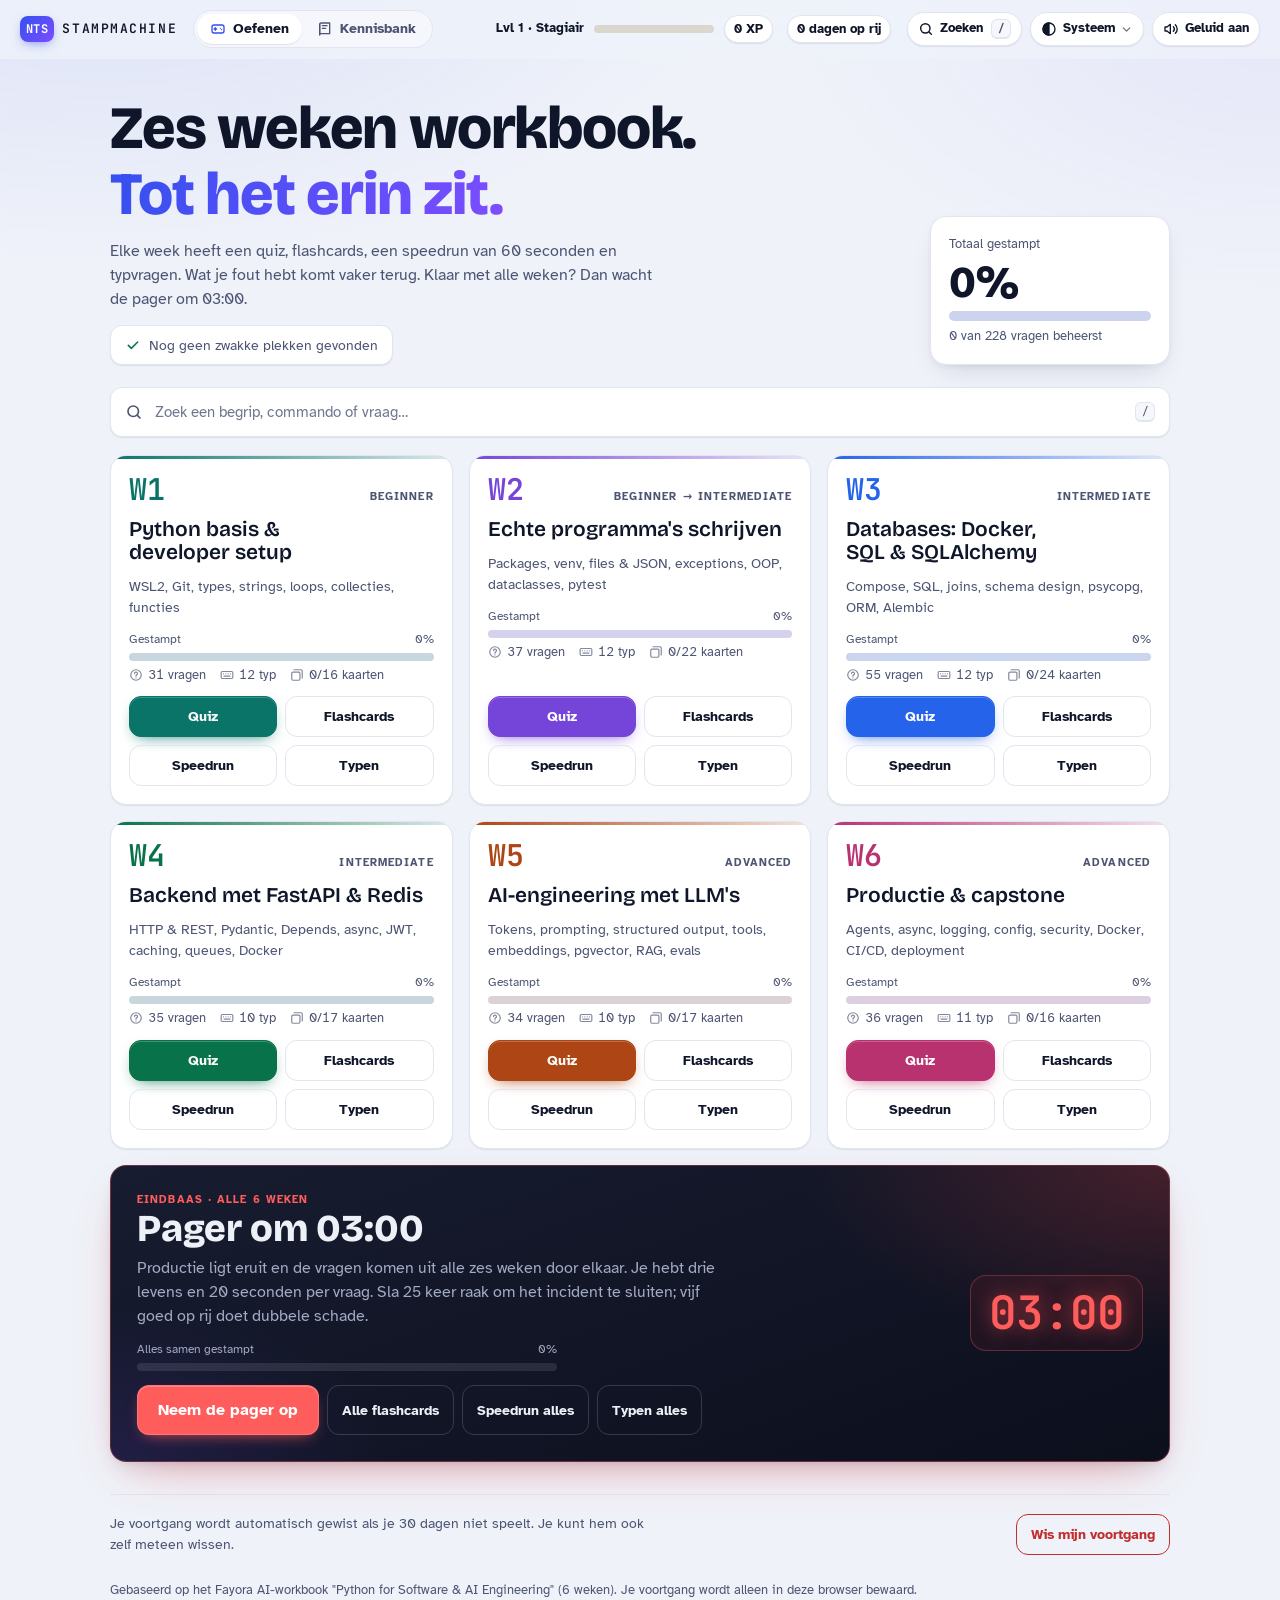
==== commit aa8ae9ea: "Add knowledge base (Kennisbank) with lessons, reference and glossary A W3Schools-style knowledge bas" ====
--- a/frontend/index.html
+++ b/frontend/index.html
@@ -5,6 +5,7 @@
 <meta name="viewport" content="width=device-width, initial-scale=1, viewport-fit=cover">
 <meta name="description" content="Leergame voor het 6-weken Python- en AI-workbook: per week een quiz, flashcards, een speedrun en typvragen, plus een eindbaas met alle weken door elkaar.">
 <meta name="color-scheme" content="light dark">
+<meta name="referrer" content="strict-origin-when-cross-origin">
 <meta name="theme-color" content="#F3F5FA" media="(prefers-color-scheme: light)" data-scheme="light">
 <meta name="theme-color" content="#0A0E1A" media="(prefers-color-scheme: dark)" data-scheme="dark">
 <title>NTS Stampmachine</title>
@@ -15,6 +16,7 @@
 <link rel="stylesheet" href="css/base.css">
 <link rel="stylesheet" href="css/layout.css">
 <link rel="stylesheet" href="css/components.css">
+<link rel="stylesheet" href="css/kb.css">
 <!-- Thema meteen toepassen, vóór de pagina tekent, zodat er geen flits van het verkeerde thema is. -->
 <script src="js/theme.js"></script>
 </head>
@@ -22,7 +24,12 @@
 
 <header class="hud">
   <div class="wrap">
-    <div class="brand"><b>NTS</b>Stampmachine</div>
+    <div class="brand"><b>NTS</b><span class="brand-name">Stampmachine</span></div>
+    <nav class="hud-nav" aria-label="Hoofdmenu">
+      <a class="nav-tab" href="#/" data-tab="home" aria-current="page"><svg viewBox="0 0 24 24" fill="none" stroke="currentColor" stroke-width="2" stroke-linecap="round" stroke-linejoin="round" aria-hidden="true"><rect x="3" y="6" width="18" height="12" rx="3"/><path d="M8 10v4M6 12h4M15.5 11h.01M17.5 13h.01"/></svg><span>Oefenen</span></a>
+      <button class="nav-tab nav-search" type="button" data-nav-search><svg viewBox="0 0 24 24" fill="none" stroke="currentColor" stroke-width="2" stroke-linecap="round" stroke-linejoin="round" aria-hidden="true"><circle cx="11" cy="11" r="7"/><path d="m20 20-3.5-3.5"/></svg><span>Zoeken</span></button>
+      <a class="nav-tab" href="#/kennis" data-tab="kb"><svg viewBox="0 0 24 24" fill="none" stroke="currentColor" stroke-width="2" stroke-linecap="round" stroke-linejoin="round" aria-hidden="true"><path d="M4 5a2 2 0 0 1 2-2h13v16H6a2 2 0 0 0-2 2z"/><path d="M4 19V5M8 7h7M8 11h5"/></svg><span>Kennisbank</span></a>
+    </nav>
     <div class="hud-stats">
       <div class="lvl">
         <span class="lvl-name" id="lvlName">Stagiair</span>
@@ -151,6 +158,22 @@
       </div>
       <div class="search-status" id="searchStatus" aria-live="polite"></div>
       <div class="search-results" id="searchResults"></div>
+    </div>
+  </section>
+
+  <!-- Kennisbank: lessen, naslag en begrippen, met een zijbalk zoals W3Schools -->
+  <section id="kb" hidden>
+    <div class="kb-layout">
+      <aside class="kb-side" id="kbSide" aria-label="Onderwerpen">
+        <label class="kb-filter"><svg viewBox="0 0 24 24" fill="none" stroke="currentColor" stroke-width="2.2" stroke-linecap="round" stroke-linejoin="round" aria-hidden="true"><circle cx="11" cy="11" r="7"/><path d="m20 20-3.5-3.5"/></svg><input id="kbFilter" type="search" placeholder="Filter onderwerpen" aria-label="Filter onderwerpen" autocomplete="off"></label>
+        <nav id="kbNav" aria-label="Kennisbank"></nav>
+      </aside>
+      <div class="kb-backdrop" id="kbBackdrop" hidden></div>
+      <div class="kb-body">
+        <button class="btn kb-menu-btn" id="kbMenuBtn" type="button" aria-expanded="false" aria-controls="kbSide"><svg viewBox="0 0 24 24" fill="none" stroke="currentColor" stroke-width="2.2" stroke-linecap="round" aria-hidden="true"><path d="M4 7h16M4 12h16M4 17h10"/></svg><span>Onderwerpen</span></button>
+        <article class="kb-main" id="kbMain"></article>
+      </div>
+      <aside class="kb-toc" id="kbToc" aria-label="Op deze pagina"></aside>
     </div>
   </section>
 
@@ -189,6 +212,8 @@
 <script src="js/screens/game.js"></script>
 <script src="js/screens/cards.js"></script>
 <script src="js/screens/search.js"></script>
+<script src="js/kb/highlight.js"></script>
+<script src="js/kb/kb.js"></script>
 <script src="js/main.js"></script>
 </body>
 </html>
--- a/frontend/css/components.css
+++ b/frontend/css/components.css
@@ -80,7 +80,8 @@
 .chip {
   font-size: 11px; font-weight: 700; letter-spacing: .06em; text-transform: uppercase;
   padding: 3px 8px; border-radius: var(--r-xs);
-  background: color-mix(in srgb, var(--hue, var(--accent)) 9%, transparent); color: var(--hue, var(--accent));
+  /* Tekst iets richting de inktkleur gemengd: genoeg contrast op de getinte achtergrond, in licht én donker. */
+  background: color-mix(in srgb, var(--hue, var(--accent)) 9%, transparent); color: color-mix(in srgb, var(--hue, var(--accent)) 82%, var(--ink));
 }
 .chip.retry { --hue: var(--bad); }
 .hint { font-size: 13px; color: var(--muted); }
--- a/frontend/css/kb.css
+++ b/frontend/css/kb.css
@@ -0,0 +1,442 @@
+/* Kennisbank: een documentatie-layout zoals W3Schools, in de huisstijl.
+   Zijbalk met alle onderwerpen, een leeskolom en rechts "Op deze pagina". */
+
+/* ---------- tabbladen in de header ---------- */
+.hud-nav { display: flex; align-items: center; gap: 2px; padding: 3px; border-radius: 99px; background: var(--sunk); border: 1px solid var(--line); }
+.nav-tab {
+  display: inline-flex; align-items: center; gap: 7px; min-height: 30px; padding: 4px 13px; border-radius: 99px;
+  color: var(--muted); font-size: 13.5px; font-weight: 700; text-decoration: none; white-space: nowrap;
+  transition: background var(--dur) var(--ease-out), color var(--dur) var(--ease-out), box-shadow var(--dur) var(--ease-out);
+}
+.nav-tab svg { width: 16px; height: 16px; flex: none; }
+.nav-tab:hover { color: var(--ink); }
+.nav-tab[aria-current="page"] { background: var(--surface); color: var(--ink); box-shadow: var(--shadow-sm); }
+.nav-tab[aria-current="page"] svg { color: var(--accent); }
+.nav-tab:focus-visible { outline: 3px solid color-mix(in srgb, var(--accent) 70%, transparent); outline-offset: 2px; }
+/* De header is even breed als de kennisbank, zodat tabbladen, stats en knoppen op één regel passen. */
+.hud .wrap { max-width: 1440px; }
+.nav-search { display: none; border: 0; background: transparent; font: inherit; cursor: pointer; }
+@media (max-width: 1279px) { .hud-tools .btn-label, .hud-tools .keycap { display: none; } }
+@media (min-width: 621px) and (max-width: 860px) { .brand-name { display: none; } }
+
+/* Op de telefoon: een vaste tabbalk onderaan, zoals in een app. */
+@media (max-width: 620px) {
+  /* Een backdrop-filter op de header zou de 'fixed' tabbalk aan de header vastmaken in plaats van aan het scherm. */
+  .hud, .hud[data-scrolled] { backdrop-filter: none; -webkit-backdrop-filter: none; background: color-mix(in srgb, var(--bg) 97%, transparent); }
+  .hud-nav {
+    position: fixed; left: 0; right: 0; bottom: 0; z-index: 30;
+    display: grid; grid-template-columns: repeat(3, minmax(0, 1fr)); gap: 4px;
+    padding: 6px 8px calc(6px + env(safe-area-inset-bottom, 0px)); border: 0; border-top: 1px solid var(--line); border-radius: 0;
+    background: color-mix(in srgb, var(--bg) 92%, transparent); backdrop-filter: saturate(1.4) blur(12px); -webkit-backdrop-filter: saturate(1.4) blur(12px);
+    box-shadow: 0 -8px 24px -18px rgb(10 14 30 / .5);
+  }
+  .nav-tab { flex-direction: column; justify-content: center; gap: 2px; min-height: 50px; padding: 4px; border-radius: 12px; font-size: 11.5px; }
+  .nav-tab svg { width: 21px; height: 21px; }
+  .nav-tab[aria-current="page"] { background: color-mix(in srgb, var(--accent) 12%, transparent); color: color-mix(in srgb, var(--accent) 82%, var(--ink)); box-shadow: none; }
+  .nav-search { display: flex; }
+  #searchBtn { display: none; }
+  body { padding-bottom: calc(66px + env(safe-area-inset-bottom, 0px)); }
+  /* Tijdens het oefenen is de balk weg: dan hebben de knoppen onderaan de ruimte. */
+  body[data-screen="play"] .hud-nav, body[data-screen="cards"] .hud-nav { display: none; }
+  body[data-screen="play"], body[data-screen="cards"] { padding-bottom: 0; }
+}
+
+/* ---------- layout ---------- */
+.kb-layout {
+  display: grid; grid-template-columns: 272px minmax(0, 1fr) 220px; gap: 0 40px;
+  max-width: 1440px; margin: 0 auto; padding-inline: 20px; align-items: start;
+}
+.kb-side {
+  position: sticky; top: calc(var(--hud-h) + 12px); max-height: calc(100vh - var(--hud-h) - 24px);
+  display: flex; flex-direction: column; gap: 10px; padding-block: 24px 16px;
+}
+#kbNav { overflow-y: auto; overscroll-behavior: contain; padding-right: 6px; margin-right: -6px; scrollbar-width: thin; }
+.kb-body { min-width: 0; padding-block: 24px 80px; }
+.kb-main { max-width: 760px; outline: none; }
+.kb-toc { position: sticky; top: calc(var(--hud-h) + 36px); padding-top: 48px; font-size: 13px; }
+.kb-menu-btn { display: none; }
+.kb-backdrop { display: none; }
+
+@media (max-width: 1240px) {
+  .kb-layout { grid-template-columns: 260px minmax(0, 1fr); }
+  .kb-toc { display: none; }
+}
+@media (max-width: 900px) {
+  .kb-layout { grid-template-columns: minmax(0, 1fr); padding-inline: 16px; }
+  .kb-body { padding-top: 12px; }
+  /* Op smalle schermen wordt de zijbalk een lade die je opent met "Onderwerpen". */
+  .kb-menu-btn {
+    display: inline-flex; align-items: center; gap: 8px; position: sticky; top: calc(var(--hud-h) + 8px); z-index: 3;
+    margin-bottom: 14px; background: var(--surface); box-shadow: var(--shadow-sm);
+  }
+  .kb-menu-btn svg { width: 18px; height: 18px; }
+  .kb-side {
+    position: fixed; inset: 0 auto 0 0; z-index: 41; width: min(340px, 88vw); max-height: none; height: 100dvh;
+    padding: 16px; background: var(--surface); border-right: 1px solid var(--line); box-shadow: var(--shadow-lg);
+    transform: translateX(-105%); visibility: hidden;
+    transition: transform var(--dur-slow) var(--ease-out), visibility 0s linear var(--dur-slow);
+  }
+  .kb-side.open { transform: none; visibility: visible; transition: transform var(--dur-slow) var(--ease-out), visibility 0s; }
+  .kb-backdrop:not([hidden]) {
+    display: block; position: fixed; inset: 0; z-index: 40; background: rgb(8 10 20 / .5); backdrop-filter: blur(2px);
+    animation: fade-in var(--dur-slow) var(--ease-out);
+  }
+}
+@keyframes fade-in { from { opacity: 0; } }
+body.no-scroll { overflow: hidden; }
+/* Op mobiel staat de level-regel niet onder de header in de kennisbank. */
+@media (max-width: 620px) { body[data-screen="kb"] .hud-stats { display: none; } }
+
+/* ---------- zijbalk ---------- */
+.kb-filter {
+  display: flex; align-items: center; gap: 8px; padding: 0 12px; flex: none;
+  background: var(--surface); border: 1px solid var(--line); border-radius: var(--r-md);
+  transition: border-color var(--dur) var(--ease-out), box-shadow var(--dur) var(--ease-out);
+}
+.kb-filter:focus-within { border-color: var(--accent); box-shadow: 0 0 0 4px color-mix(in srgb, var(--accent) 16%, transparent); }
+.kb-filter svg { width: 16px; height: 16px; color: var(--muted); flex: none; }
+.kb-filter input { flex: 1; min-width: 0; height: 40px; border: 0; outline: none; background: transparent; color: var(--ink); font: inherit; font-size: 14px; }
+.kb-filter input::-webkit-search-cancel-button { -webkit-appearance: none; appearance: none; }
+
+.kbn-link {
+  display: flex; align-items: baseline; gap: 10px; padding: 7px 10px; border-radius: var(--r-sm);
+  color: var(--ink); text-decoration: none; font-size: 14px; line-height: 1.35;
+  transition: background var(--dur) var(--ease-out), color var(--dur) var(--ease-out);
+}
+.kbn-link:hover { background: var(--sunk); }
+.kbn-link[aria-current="page"] {
+  background: color-mix(in srgb, var(--hue, var(--accent)) 12%, transparent); color: var(--ink); font-weight: 700;
+  box-shadow: inset 3px 0 0 var(--hue, var(--accent));
+}
+.kbn-link:focus-visible, .kbn-group summary:focus-visible { outline: 3px solid color-mix(in srgb, var(--accent) 70%, transparent); outline-offset: -2px; }
+.kbn-top { align-items: center; font-weight: 700; }
+.kbn-top svg { width: 17px; height: 17px; color: var(--muted); flex: none; }
+.kbn-id { flex: none; min-width: 2.4em; font-family: var(--f-mono); font-size: 12px; color: var(--muted); font-variant-numeric: tabular-nums; }
+.kbn-group { margin-top: 6px; }
+.kbn-group summary {
+  display: flex; align-items: center; gap: 10px; padding: 8px 10px; border-radius: var(--r-sm); cursor: pointer; list-style: none;
+  font-size: 12px; font-weight: 700; letter-spacing: .06em; text-transform: uppercase; color: var(--muted);
+}
+.kbn-group summary::-webkit-details-marker { display: none; }
+.kbn-group summary::after {
+  content: ""; margin-left: auto; width: 7px; height: 7px; border-right: 2px solid currentColor; border-bottom: 2px solid currentColor;
+  transform: rotate(-45deg); transition: transform var(--dur) var(--ease-out); flex: none;
+}
+.kbn-group[open] summary::after { transform: rotate(45deg); }
+.kbn-group summary:hover { color: var(--ink); background: var(--sunk); }
+.kbn-num { display: inline-grid; place-items: center; min-width: 30px; font-family: var(--f-mono); font-size: 13px; color: var(--hue, var(--accent)); letter-spacing: 0; }
+.kbn-num svg { width: 16px; height: 16px; }
+.kbn-group ul { list-style: none; margin: 2px 0 6px; padding: 0 0 0 8px; border-left: 1px solid var(--line); margin-left: 20px; }
+
+/* ---------- koppen en inleiding ---------- */
+.kb-crumbs { display: flex; flex-wrap: wrap; gap: 6px; align-items: center; font-size: 13px; color: var(--muted); margin-bottom: 14px; }
+.kb-crumbs a { color: var(--muted); text-decoration: none; }
+.kb-crumbs a:hover { color: var(--accent); text-decoration: underline; }
+.kb-head { margin-bottom: 18px; }
+.kb-meta { display: flex; align-items: center; gap: 10px; margin-bottom: 10px; }
+.kb-time { font-size: 13px; color: var(--muted); }
+.kb-head h1, .kb-hero h1 { font-size: clamp(30px, 4.4vw, 44px); font-weight: 800; letter-spacing: -.02em; line-height: 1.08; }
+.kb-lead { font-size: 18px; color: var(--muted); margin: 12px 0 0; max-width: 62ch; line-height: 1.55; }
+.kb-eyebrow { margin: 0 0 8px; font-size: 12px; font-weight: 700; letter-spacing: .1em; text-transform: uppercase; color: var(--accent); }
+.kb-hero { padding: 8px 0 26px; }
+.kb-hero.small { padding-bottom: 18px; }
+.kb-hero-btns { display: flex; flex-wrap: wrap; gap: 10px; margin-top: 20px; }
+a.btn { display: inline-flex; align-items: center; justify-content: center; text-decoration: none; color: inherit; }
+a.btn.primary { color: var(--on-accent); }
+
+/* ---------- leestekst ---------- */
+.prose { font-size: 16.5px; line-height: 1.7; }
+.prose > h2 {
+  font-size: 24px; font-weight: 800; letter-spacing: -.01em; margin: 40px 0 12px; padding-top: 4px;
+  scroll-margin-top: calc(var(--hud-h) + 20px);
+}
+.prose > h2:focus { outline: none; }
+.prose > p { margin: 0 0 16px; }
+.prose > ul, .prose > ol { margin: 0 0 18px; padding-left: 22px; display: grid; gap: 6px; }
+.prose li::marker { color: var(--muted); }
+.prose code, .kb-box code, .callout code, .gl-item code, .kb-lead code { font-size: .86em; }
+.prose strong { font-weight: 700; }
+
+/* Callouts: simpel gezegd, tip, info en waarschuwing. */
+.callout {
+  display: flex; gap: 12px; align-items: flex-start; margin: 0 0 20px; padding: 14px 16px; border-radius: var(--r-md);
+  border: 1px solid color-mix(in srgb, var(--c) 30%, var(--line)); background: color-mix(in srgb, var(--c) 7%, var(--surface));
+  font-size: 15.5px; line-height: 1.6;
+  --c: var(--accent);
+}
+.callout > svg { width: 20px; height: 20px; flex: none; color: var(--c); margin-top: 2px; }
+.callout p { margin: 2px 0 0; }
+.callout-label { display: block; font-size: 12px; font-weight: 700; letter-spacing: .08em; text-transform: uppercase; color: var(--c); }
+.callout-tip { --c: var(--good); }
+.callout-warn { --c: var(--bad); }
+.callout-info { --c: var(--accent); }
+.callout-simple { --c: var(--accent-2); display: block; border-left-width: 4px; font-size: 16.5px; }
+.callout-simple .callout-label { color: color-mix(in srgb, var(--accent-2) 80%, var(--ink)); }
+
+/* ---------- codeblokken ---------- */
+/* Code staat in beide thema's op een donker vlak, zoals in een editor. */
+.code-block {
+  --code-bg: #0F1424; --code-head: #161C30; --code-ink: #E6E9F5; --code-muted: #9AA3C3; --code-line: rgb(255 255 255 / .09);
+  margin: 0 0 22px; border-radius: var(--r-md); overflow: hidden; background: var(--code-bg); color: var(--code-ink);
+  border: 1px solid var(--code-line); box-shadow: var(--shadow-sm);
+}
+:root[data-theme="dark"] .code-block { --code-bg: #0B0F1C; --code-head: #121829; }
+@media (prefers-color-scheme: dark) { :root:not([data-theme="light"]) .code-block { --code-bg: #0B0F1C; --code-head: #121829; } }
+.cb-head {
+  display: flex; align-items: center; justify-content: space-between; gap: 10px; padding: 6px 8px 6px 14px;
+  background: var(--code-head); border-bottom: 1px solid var(--code-line);
+}
+.cb-lang { font-family: var(--f-mono); font-size: 12px; color: var(--code-muted); letter-spacing: .04em; }
+.cb-actions { display: flex; gap: 4px; }
+.cb-btn {
+  display: inline-flex; align-items: center; gap: 6px; min-height: 30px; padding: 4px 10px; border-radius: var(--r-sm);
+  border: 1px solid transparent; background: transparent; color: var(--code-muted); font-size: 12.5px; font-weight: 700;
+  transition: background var(--dur) var(--ease-out), color var(--dur) var(--ease-out), border-color var(--dur) var(--ease-out);
+}
+.cb-btn svg { width: 14px; height: 14px; flex: none; }
+.cb-btn:hover { background: rgb(255 255 255 / .07); color: #fff; }
+.cb-btn.done { color: #6EE7A8; }
+.cb-btn.cb-try { color: #fff; background: color-mix(in srgb, #8094FF 30%, transparent); border-color: color-mix(in srgb, #8094FF 50%, transparent); }
+.cb-btn.cb-try:hover { background: color-mix(in srgb, #8094FF 45%, transparent); }
+.cb-btn:focus-visible { outline: 2px solid #8094FF; outline-offset: 1px; }
+@media (hover: none) and (pointer: coarse) { .cb-btn { min-height: 40px; } }
+.cb-code { margin: 0; padding: 14px 16px; overflow-x: auto; font-family: var(--f-mono); font-size: 14px; line-height: 1.6; tab-size: 4; }
+.cb-code code { background: none; padding: 0; font-size: inherit; color: inherit; }
+.cb-out { border-top: 1px dashed var(--code-line); padding: 8px 16px 12px; }
+.cb-out-lbl { font-size: 11px; font-weight: 700; letter-spacing: .08em; text-transform: uppercase; color: var(--code-muted); }
+.cb-out pre, .cb-stdout, .cb-stderr { margin: 4px 0 0; font-family: var(--f-mono); font-size: 13.5px; line-height: 1.55; white-space: pre-wrap; overflow-wrap: anywhere; color: #C9F2D9; }
+.code-block figcaption { padding: 8px 16px 10px; font-size: 13.5px; color: var(--code-muted); border-top: 1px solid var(--code-line); }
+.code-block figcaption code { background: rgb(255 255 255 / .08); color: var(--code-ink); }
+
+/* Kleuren van de syntax (contrast minstens 4,5:1 op het donkere vlak). */
+.tk-kw { color: #C7A4FF; }
+.tk-str { color: #A8E38C; }
+.tk-com { color: #8A94B8; font-style: italic; }
+.tk-num { color: #FFB86C; }
+.tk-fn { color: #82B1FF; }
+.tk-bi { color: #7FDBFF; }
+.tk-cls { color: #FFD479; }
+.tk-dec { color: #FF9E7A; }
+.tk-key { color: #82B1FF; }
+.tk-flag { color: #FF9E7A; }
+.tk-var { color: #7FDBFF; }
+.tk-prompt { color: #8A94B8; user-select: none; }
+
+/* Editor voor "Probeer het zelf". */
+.cb-editor { padding: 12px 12px 14px; }
+.cb-input {
+  display: block; width: 100%; min-height: 120px; resize: vertical; margin: 0; padding: 12px 14px;
+  font-family: var(--f-mono); font-size: 14px; line-height: 1.6; tab-size: 4; white-space: pre; overflow: auto;
+  color: var(--code-ink); background: #070A14; border: 1px solid var(--code-line); border-radius: var(--r-sm);
+  caret-color: #8094FF;
+}
+.cb-input:focus { outline: 2px solid #8094FF; outline-offset: 1px; }
+.cb-run-bar { display: flex; align-items: center; gap: 8px; margin-top: 10px; }
+.cb-run-bar .btn.primary { --hue: #8094FF; color: #0A0E1A; }
+.cb-run-bar .btn svg { width: 14px; height: 14px; }
+.cb-run-bar .btn.primary { display: inline-flex; align-items: center; gap: 6px; }
+.cb-run-bar .btn.ghost { color: var(--code-muted); }
+.cb-run-bar .btn.ghost:hover { color: #fff; background: rgb(255 255 255 / .07); border-color: var(--code-line); }
+.cb-run-bar .hint { color: var(--code-muted); margin-left: auto; font-size: 12px; }
+.cb-result:not(:empty) { margin-top: 10px; padding: 10px 12px; border-radius: var(--r-sm); background: #070A14; border: 1px solid var(--code-line); }
+.cb-stderr { color: #FFA8A8; }
+.cb-status { display: flex; align-items: center; gap: 8px; margin: 6px 0 0; font-size: 12.5px; color: var(--code-muted); }
+.cb-status:first-child { margin-top: 0; }
+.cb-status.ok { color: #6EE7A8; }
+.cb-status.err { color: #FFA8A8; }
+.cb-status code { background: rgb(255 255 255 / .08); color: var(--code-ink); }
+.spinner {
+  width: 14px; height: 14px; border-radius: 50%; border: 2px solid rgb(255 255 255 / .2); border-top-color: #8094FF;
+  animation: spin .8s linear infinite; flex: none;
+}
+@keyframes spin { to { transform: rotate(360deg); } }
+
+/* ---------- tabellen ---------- */
+.table-wrap {
+  margin: 0 0 22px; overflow-x: auto; border: 1px solid var(--line); border-radius: var(--r-md);
+  background: var(--surface); box-shadow: var(--shadow-sm);
+}
+.table-wrap:focus-visible { outline: 3px solid color-mix(in srgb, var(--accent) 70%, transparent); outline-offset: 2px; }
+.table-wrap table { width: 100%; border-collapse: collapse; font-size: 14.5px; line-height: 1.5; }
+.table-wrap th {
+  text-align: left; padding: 10px 14px; font-size: 12px; font-weight: 700; letter-spacing: .06em; text-transform: uppercase;
+  color: var(--muted); background: var(--sunk); border-bottom: 1px solid var(--line); white-space: nowrap;
+}
+.table-wrap td { padding: 10px 14px; border-bottom: 1px solid var(--line); vertical-align: top; min-width: 120px; }
+.table-wrap tr:last-child td { border-bottom: 0; }
+.table-wrap tbody tr:nth-child(even) td { background: color-mix(in srgb, var(--sunk) 55%, transparent); }
+.table-wrap tbody tr:hover td { background: color-mix(in srgb, var(--accent) 6%, var(--surface)); }
+.table-wrap td:first-child code { white-space: nowrap; }
+.kb-table-intro { color: var(--muted); font-size: 15px; }
+.kb-src {
+  display: inline-flex; align-items: center; padding: 1px 8px; margin-left: 4px; border-radius: 99px; font-size: 12px; font-weight: 700;
+  color: var(--accent); background: color-mix(in srgb, var(--accent) 9%, transparent); text-decoration: none; white-space: nowrap;
+}
+.kb-src:hover { background: color-mix(in srgb, var(--accent) 16%, transparent); }
+
+/* ---------- vakken onder de les ---------- */
+.kb-box {
+  margin: 34px 0 0; padding: 20px 22px; border-radius: var(--r-lg); background: var(--surface-fill);
+  border: 1px solid var(--line); box-shadow: var(--shadow-sm);
+}
+.kb-box h2 { font-size: 19px; font-weight: 800; margin-bottom: 10px; }
+.kb-box p { margin: 0; }
+.kb-takeaways { border-left: 4px solid var(--good); }
+.kb-takeaways ul { margin: 0; padding: 0; list-style: none; display: grid; gap: 10px; }
+.kb-takeaways li { position: relative; padding-left: 28px; line-height: 1.55; }
+.kb-takeaways li::before {
+  content: ""; position: absolute; left: 0; top: 3px; width: 18px; height: 18px; border-radius: 50%;
+  background: color-mix(in srgb, var(--good) 14%, transparent);
+  box-shadow: inset 0 0 0 1.5px var(--good);
+}
+.kb-takeaways li::after {
+  content: ""; position: absolute; left: 6px; top: 7px; width: 5px; height: 8px;
+  border-right: 2px solid var(--good); border-bottom: 2px solid var(--good); transform: rotate(45deg);
+}
+.kb-exercise { border-left: 4px solid var(--gold); }
+.kb-checklist ul { list-style: none; margin: 12px 0 0; padding: 0; display: grid; gap: 4px; }
+.kb-checklist label { display: flex; gap: 12px; align-items: flex-start; padding: 8px 10px; border-radius: var(--r-sm); cursor: pointer; line-height: 1.5; }
+.kb-checklist label:hover { background: var(--sunk); }
+.kb-checklist input { width: 18px; height: 18px; margin-top: 3px; flex: none; accent-color: var(--good); }
+.kb-checklist input:checked + span { color: var(--muted); text-decoration: line-through; text-decoration-color: color-mix(in srgb, var(--muted) 60%, transparent); }
+.kb-check-count { color: var(--muted); font-size: 13.5px; }
+.kb-check-count b { color: var(--good); }
+
+.kb-practice {
+  display: flex; align-items: center; justify-content: space-between; gap: 16px; flex-wrap: wrap; margin-top: 34px; padding: 20px 22px;
+  border-radius: var(--r-lg); border: 1px solid color-mix(in srgb, var(--hue) 35%, var(--line));
+  background: linear-gradient(135deg, color-mix(in srgb, var(--hue) 10%, var(--surface)), var(--surface));
+}
+.kb-practice h2 { font-size: 19px; font-weight: 800; }
+.kb-practice p { margin: 4px 0 0; color: var(--muted); }
+.kb-practice-btns { display: flex; gap: 8px; flex-wrap: wrap; }
+
+.kb-links { margin-top: 34px; }
+.kb-links h2 { font-size: 19px; font-weight: 800; margin-bottom: 10px; }
+.kb-links ul { list-style: none; margin: 0; padding: 0; display: grid; gap: 8px; }
+.kb-links a {
+  display: inline-flex; align-items: center; gap: 8px; color: var(--accent); font-weight: 700; text-decoration: none;
+  text-underline-offset: 3px;
+}
+.kb-links a:hover { text-decoration: underline; }
+.kb-links a svg { width: 15px; height: 15px; flex: none; }
+
+.kb-pager { display: grid; grid-template-columns: 1fr 1fr; gap: 12px; margin-top: 40px; padding-top: 24px; border-top: 1px solid var(--line); }
+.kb-pager-link {
+  display: grid; gap: 2px; padding: 14px 16px; border-radius: var(--r-md); border: 1px solid var(--line); background: var(--surface);
+  text-decoration: none; color: var(--ink); transition: border-color var(--dur) var(--ease-out), transform var(--dur) var(--ease-out), box-shadow var(--dur) var(--ease-out);
+}
+.kb-pager-link small { color: var(--muted); font-size: 12px; font-weight: 700; letter-spacing: .06em; text-transform: uppercase; }
+.kb-pager-link span { font-weight: 700; line-height: 1.35; }
+.kb-pager-link.next { text-align: right; }
+.kb-pager-link:hover { border-color: var(--accent); box-shadow: var(--shadow-md); transform: translateY(-2px); }
+@media (max-width: 560px) { .kb-pager { grid-template-columns: 1fr; } .kb-pager-link.next { text-align: left; } }
+
+/* ---------- "Op deze pagina" ---------- */
+.toc-title { margin: 0 0 8px; font-size: 12px; font-weight: 700; letter-spacing: .08em; text-transform: uppercase; color: var(--muted); }
+.kb-toc ul, .kb-toc-inline ul { list-style: none; margin: 0; padding: 0; display: grid; gap: 2px; border-left: 1px solid var(--line); }
+.kb-toc a, .kb-toc-inline a {
+  display: block; padding: 5px 0 5px 12px; margin-left: -1px; border-left: 2px solid transparent;
+  color: var(--muted); text-decoration: none; line-height: 1.35;
+  transition: color var(--dur) var(--ease-out), border-color var(--dur) var(--ease-out);
+}
+.kb-toc a:hover, .kb-toc-inline a:hover { color: var(--ink); }
+.kb-toc a.on { color: var(--accent); border-left-color: var(--accent); font-weight: 700; }
+.kb-toc-inline { margin: 0 0 22px; }
+.kb-toc-inline details { border: 1px solid var(--line); border-radius: var(--r-md); background: var(--surface); padding: 4px 14px; }
+.kb-toc-inline summary { cursor: pointer; padding: 8px 0; font-weight: 700; font-size: 14px; }
+.kb-toc-inline ul { margin-bottom: 10px; }
+@media (min-width: 1241px) { .kb-toc-inline { display: none; } }
+
+/* ---------- overzicht ---------- */
+.kb-weeks { display: grid; grid-template-columns: repeat(2, minmax(0, 1fr)); gap: 16px; }
+@media (max-width: 760px) { .kb-weeks { grid-template-columns: 1fr; } }
+.kb-week {
+  position: relative; overflow: hidden; padding: 18px 18px 12px; border-radius: var(--r-lg);
+  background: var(--surface-fill); border: 1px solid var(--line); box-shadow: var(--shadow-sm);
+}
+.kb-week::before { content: ""; position: absolute; inset: 0 0 auto; height: 3px; background: linear-gradient(90deg, var(--hue), color-mix(in srgb, var(--hue) 15%, transparent)); }
+.kb-week-head { display: flex; align-items: baseline; gap: 12px; margin-bottom: 8px; }
+.kb-week-head .t-num { font-size: 22px; }
+.kb-week-head h2 { font-size: 18px; font-weight: 700; }
+.kb-week ol { list-style: none; margin: 0; padding: 0; }
+.kb-week a {
+  display: flex; align-items: baseline; gap: 10px; padding: 7px 8px; margin-inline: -8px; border-radius: var(--r-sm);
+  color: var(--ink); text-decoration: none; font-size: 14.5px; line-height: 1.4;
+}
+.kb-week a:hover { background: color-mix(in srgb, var(--hue) 9%, transparent); }
+.kb-week a small { margin-left: auto; color: var(--muted); font-size: 12px; white-space: nowrap; }
+.kb-extra { display: grid; grid-template-columns: repeat(2, minmax(0, 1fr)); gap: 16px; margin-top: 16px; }
+.kb-extra.grid { margin-top: 0; }
+@media (max-width: 760px) { .kb-extra { grid-template-columns: 1fr; } }
+.kb-extra-card {
+  display: grid; grid-template-columns: auto 1fr; gap: 4px 14px; align-items: center; padding: 18px; border-radius: var(--r-lg);
+  background: var(--surface-fill); border: 1px solid var(--line); box-shadow: var(--shadow-sm); color: var(--ink); text-decoration: none;
+  transition: border-color var(--dur) var(--ease-out), transform var(--dur) var(--ease-out), box-shadow var(--dur) var(--ease-out);
+}
+.kb-extra-card svg { grid-row: span 2; width: 26px; height: 26px; color: var(--accent); }
+.kb-extra-card b { font-family: var(--f-display); font-size: 18px; }
+.kb-extra-card span { color: var(--muted); font-size: 14px; line-height: 1.45; }
+.kb-extra-card:hover { border-color: var(--accent); transform: translateY(-2px); box-shadow: var(--shadow-md); }
+
+/* ---------- begrippen ---------- */
+.gl-tools {
+  position: sticky; top: calc(var(--hud-h) + 8px); z-index: 2; display: grid; gap: 10px; padding: 10px 0 12px; margin-bottom: 8px;
+  background: color-mix(in srgb, var(--bg) 92%, transparent); backdrop-filter: blur(8px);
+}
+@media (max-width: 900px) { .gl-tools { top: calc(var(--hud-h) + 62px); } }
+.gl-filter { display: flex; align-items: center; gap: 8px; padding: 0 14px; background: var(--surface); border: 1px solid var(--line); border-radius: var(--r-md); }
+.gl-filter:focus-within { border-color: var(--accent); box-shadow: 0 0 0 4px color-mix(in srgb, var(--accent) 16%, transparent); }
+.gl-filter svg { width: 17px; height: 17px; color: var(--muted); flex: none; }
+.gl-filter input { flex: 1; min-width: 0; height: 44px; border: 0; outline: none; background: transparent; color: var(--ink); font: inherit; }
+.gl-filter input::-webkit-search-cancel-button { -webkit-appearance: none; appearance: none; }
+.gl-letters { display: flex; flex-wrap: wrap; gap: 4px; }
+.gl-letters button {
+  min-width: 30px; min-height: 30px; padding: 2px 6px; border-radius: var(--r-sm); border: 1px solid var(--line); background: var(--surface);
+  font-family: var(--f-mono); font-size: 13px; font-weight: 600; color: var(--muted);
+}
+.gl-letters button:hover { color: var(--accent); border-color: var(--accent); }
+@media (hover: none) and (pointer: coarse) { .gl-letters button { min-width: 36px; min-height: 36px; } }
+.gl-letter h2 {
+  font-size: 22px; font-family: var(--f-mono); color: var(--accent); margin: 22px 0 10px; padding-bottom: 6px; border-bottom: 1px solid var(--line);
+  scroll-margin-top: calc(var(--hud-h) + 150px);
+}
+.gl-letter dl { margin: 0; display: grid; grid-template-columns: repeat(2, minmax(0, 1fr)); gap: 12px; }
+@media (max-width: 760px) { .gl-letter dl { grid-template-columns: 1fr; } }
+.gl-item {
+  padding: 14px 16px; border-radius: var(--r-md); background: var(--surface-fill); border: 1px solid var(--line);
+  border-top: 3px solid var(--hue, var(--accent));
+}
+.gl-item dt { font-weight: 700; font-size: 16px; }
+.gl-item dd { margin: 4px 0 0; font-size: 14.5px; line-height: 1.5; }
+.gl-item dd p { margin: 0 0 4px; }
+.gl-simple { color: var(--muted); }
+.gl-item .kb-src { margin: 4px 0 0; }
+.gl-none { color: var(--muted); text-align: center; padding: 30px 0; }
+
+/* ---------- laden, lege staat en zoek-resultaten uit de kennisbank ---------- */
+.kb-loading { display: flex; gap: 8px; padding: 80px 0; justify-content: center; }
+.kb-loading span { width: 10px; height: 10px; border-radius: 50%; background: var(--accent); animation: kb-dot 1s ease-in-out infinite; }
+.kb-loading span:nth-child(2) { animation-delay: .15s; }
+.kb-loading span:nth-child(3) { animation-delay: .3s; }
+@keyframes kb-dot { 0%, 100% { opacity: .25; transform: translateY(0); } 50% { opacity: 1; transform: translateY(-6px); } }
+.kb-empty { padding: 40px 0; }
+.kb-empty h1 { font-size: 30px; margin-bottom: 10px; }
+.kb-empty p { color: var(--muted); max-width: 56ch; }
+.sr-title a { color: inherit; text-decoration: none; }
+.sr-title a:hover { color: var(--accent); text-decoration: underline; text-underline-offset: 3px; }
+.sr-simple { margin: 6px 0 0; color: var(--muted); font-size: 15px; }
+.fb-les {
+  display: inline-flex; align-items: center; gap: 6px; margin-top: 10px; font-size: 14px; font-weight: 700; color: var(--accent);
+  text-decoration: none;
+}
+.fb-les::after { content: "→"; transition: transform var(--dur) var(--ease-out); }
+.fb-les:hover::after { transform: translateX(3px); }
+.fb-les:hover { text-decoration: underline; text-underline-offset: 3px; }
+
+/* Uitgelijnde uitvoer in naslag en lessen: meerdere spaties in inline code blijven staan. */
+.prose code, .table-wrap code, .kb-box code, .gl-item code { white-space: pre-wrap; }
+.table-wrap td:first-child code { white-space: pre; }
+
+/* In de editor telt jouw eigen uitvoer; de voorbeelduitvoer van het origineel verdwijnt dan. */
+.code-block.editing .cb-out { display: none; }
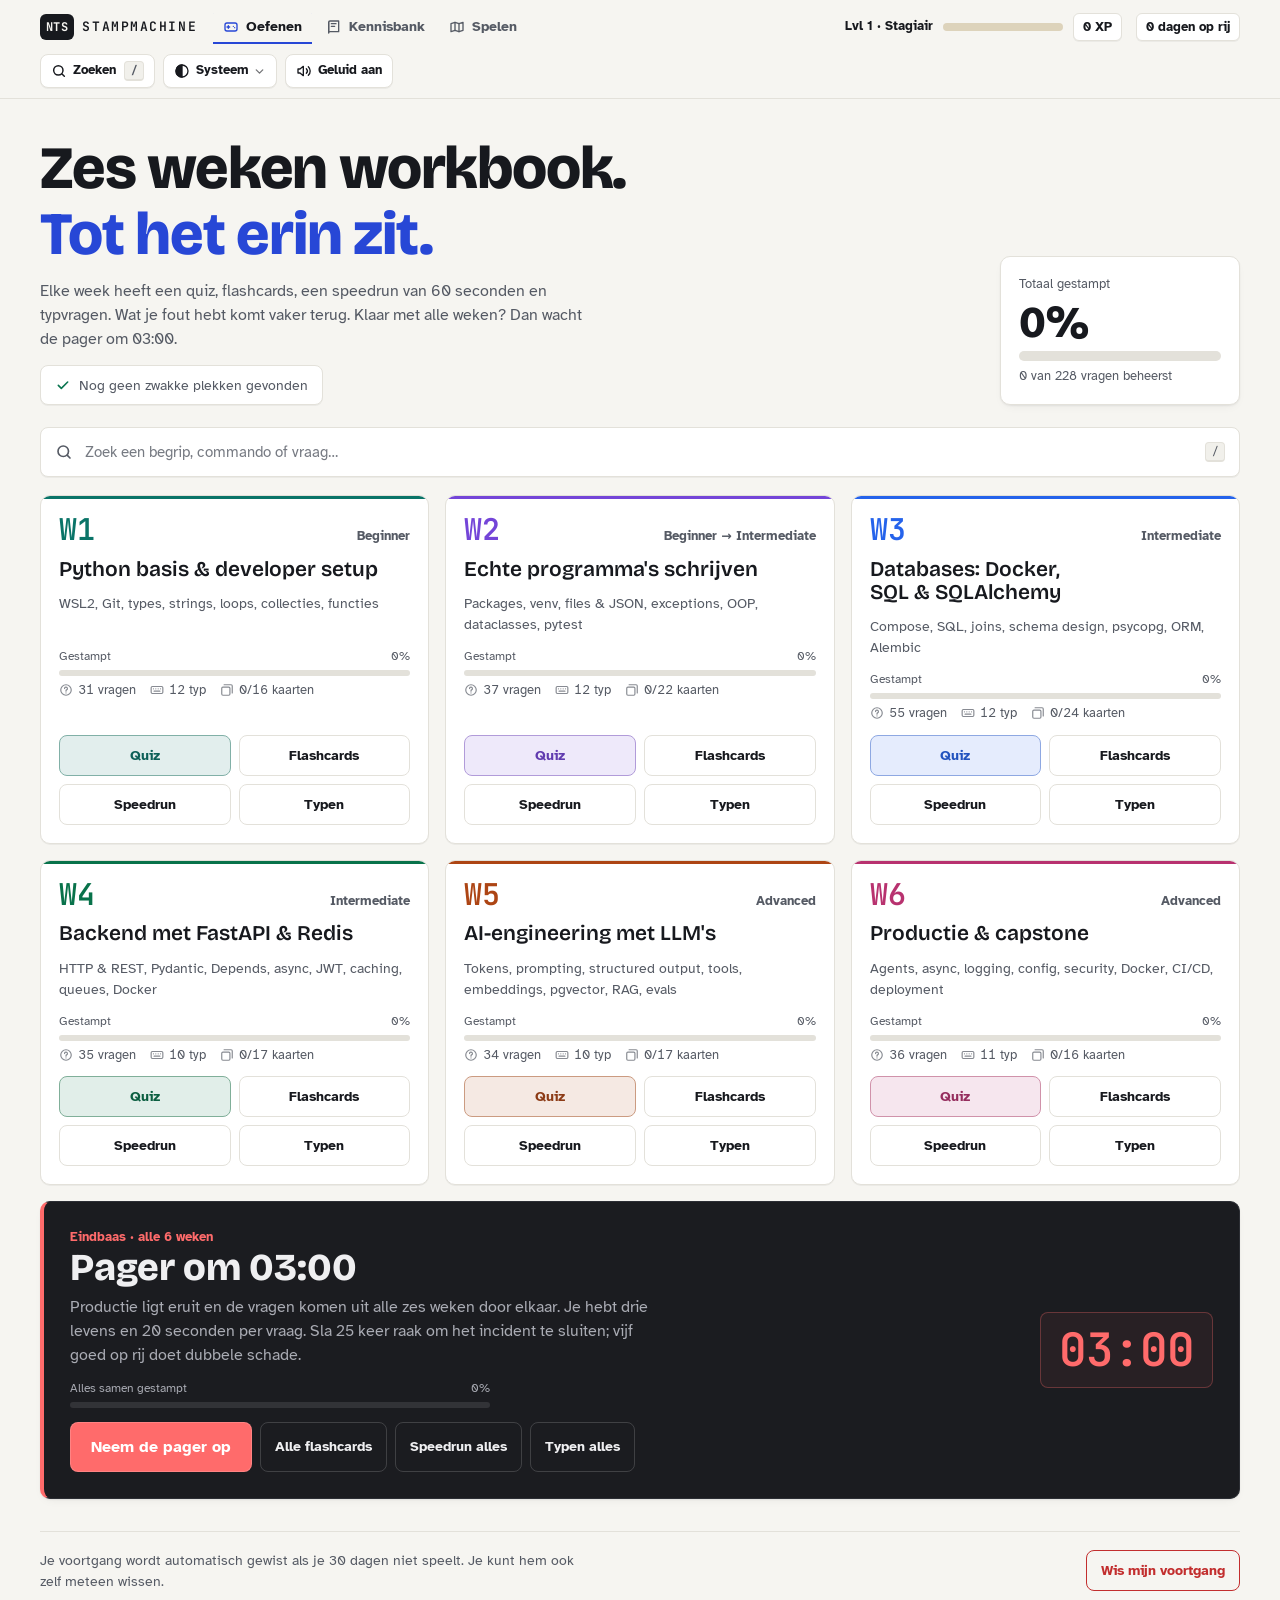
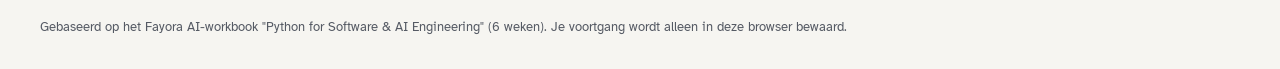
==== commit ddb5bfe1: "Add Stampy game prototype and robot design Adds the Dutch Stampy Python Island game prototype with p" ====
--- a/frontend/index.html
+++ b/frontend/index.html
@@ -29,6 +29,7 @@
       <a class="nav-tab" href="#/" data-tab="home" aria-current="page"><svg viewBox="0 0 24 24" fill="none" stroke="currentColor" stroke-width="2" stroke-linecap="round" stroke-linejoin="round" aria-hidden="true"><rect x="3" y="6" width="18" height="12" rx="3"/><path d="M8 10v4M6 12h4M15.5 11h.01M17.5 13h.01"/></svg><span>Oefenen</span></a>
       <button class="nav-tab nav-search" type="button" data-nav-search><svg viewBox="0 0 24 24" fill="none" stroke="currentColor" stroke-width="2" stroke-linecap="round" stroke-linejoin="round" aria-hidden="true"><circle cx="11" cy="11" r="7"/><path d="m20 20-3.5-3.5"/></svg><span>Zoeken</span></button>
       <a class="nav-tab" href="#/kennis" data-tab="kb"><svg viewBox="0 0 24 24" fill="none" stroke="currentColor" stroke-width="2" stroke-linecap="round" stroke-linejoin="round" aria-hidden="true"><path d="M4 5a2 2 0 0 1 2-2h13v16H6a2 2 0 0 0-2 2z"/><path d="M4 19V5M8 7h7M8 11h5"/></svg><span>Kennisbank</span></a>
+      <a class="nav-tab" href="spel/"><svg viewBox="0 0 24 24" fill="none" stroke="currentColor" stroke-width="2" stroke-linecap="round" stroke-linejoin="round" aria-hidden="true"><path d="M3 7l6-2 6 2 6-2v12l-6 2-6-2-6 2z"/><path d="M9 5v12M15 7v12"/></svg><span>Spelen</span></a>
     </nav>
     <div class="hud-stats">
       <div class="lvl">
--- a/frontend/css/base.css
+++ b/frontend/css/base.css
@@ -2,22 +2,24 @@
 
 /* ---------- kleuren en lettertypes ---------- */
 :root {
-  --bg: #EFF2F9; --surface: #FFFFFF; --sunk: #F5F7FC; --ink: #0F1629; --muted: #4D5573;
-  --line: #E1E5EF; --line-strong: #CDD3E1;
-  --accent: #3550F0; --accent-2: #7C4DFF; --on-accent: #FFFFFF;
+  /* Licht: een warme papiertint, neutrale grijzen en één kobaltblauwe accentkleur. */
+  --bg: #F6F5F1; --surface: #FFFFFF; --sunk: #F1F0EB; --ink: #17191E; --muted: #555A64;
+  --line: #E3E1DA; --line-strong: #CFCCC3;
+  --accent: #2747D6; --accent-2: #2747D6; --on-accent: #FFFFFF;
   /* Licht: elke tekstkleur haalt minstens 4,5:1 contrast (WCAG AA), ook op getinte vlakken. */
   --good: #0A7550; --bad: #C22E2E; --gold: #B87A00;
   --w1: #0A7468; --w2: #7445D8; --w3: #2563EB; --w4: #08724A; --w5: #AD4514; --w6: #B8326F;
-  --shadow-sm: 0 1px 2px rgb(16 24 48 / .06), 0 1px 1px rgb(16 24 48 / .03);
-  --shadow-md: 0 12px 28px -12px rgb(16 24 48 / .18), 0 2px 6px rgb(16 24 48 / .05);
-  --shadow-lg: 0 28px 64px -16px rgb(16 24 48 / .28), 0 4px 12px rgb(16 24 48 / .06);
-  --glow: 10%;
+  /* Schaduwen alleen als hint van diepte, geen zwevende kaarten. */
+  --shadow-sm: 0 1px 0 rgb(23 25 30 / .05);
+  --shadow-md: 0 1px 2px rgb(23 25 30 / .06), 0 4px 12px -6px rgb(23 25 30 / .10);
+  --shadow-lg: 0 14px 36px -10px rgb(23 25 30 / .22), 0 2px 6px rgb(23 25 30 / .06);
+  --glow: 0%;
   --surface-fill: var(--surface);
   --f-display: "Bricolage Grotesque", "Segoe UI", system-ui, sans-serif;
   --f-body: "Atkinson Hyperlegible", "Segoe UI", system-ui, sans-serif;
   --f-mono: "JetBrains Mono", ui-monospace, "Cascadia Mono", Consolas, monospace;
   /* Vaste reeks afrondingen en overgangen, zodat alles als één geheel aanvoelt. */
-  --r-xs: 6px; --r-sm: 8px; --r-md: 12px; --r-lg: 16px; --r-xl: 20px;
+  --r-xs: 4px; --r-sm: 6px; --r-md: 8px; --r-lg: 10px; --r-xl: 12px;
   --hud-h: 56px;
   --ease-out: cubic-bezier(.22, 1, .36, 1);
   --dur: .18s; --dur-slow: .28s;
@@ -27,34 +29,34 @@
 /* Donker: volgt het systeem, tenzij de gebruiker zelf 'Licht' koos. */
 @media (prefers-color-scheme: dark) {
   :root:not([data-theme="light"]) {
-    --bg: #0A0E1A; --surface: #131A2C; --sunk: #0F1424; --ink: #E8EBF6; --muted: #98A1C0;
-    --line: #232B46; --line-strong: #323C5E;
-    --accent: #8094FF; --accent-2: #B18CFF; --on-accent: #0A0E1A;
-    --good: #45C98F; --bad: #FF7575; --gold: #F7C552;
-    --w1: #4CC2B4; --w2: #A592F5; --w3: #78A2F5; --w4: #4FC393; --w5: #F29A6C; --w6: #EE86B3;
-    /* In donker geven een lichte bovenrand en een iets lichtere kaart de diepte, niet de schaduw. */
-    --shadow-sm: inset 0 1px 0 rgb(255 255 255 / .05), 0 1px 2px rgb(0 0 0 / .4);
-    --shadow-md: inset 0 1px 0 rgb(255 255 255 / .06), 0 16px 36px -14px rgb(0 0 0 / .7);
-    --shadow-lg: inset 0 1px 0 rgb(255 255 255 / .06), 0 30px 70px -16px rgb(0 0 0 / .75);
-    --surface-fill: linear-gradient(180deg, #182036, #131A2C 160px);
-    --glow: 16%;
+    /* Donker: neutraal bijna-zwart in plaats van blauwpaars; gedempte weekkleuren. */
+    --bg: #111214; --surface: #191A1E; --sunk: #151619; --ink: #ECECEE; --muted: #A2A4AC;
+    --line: #2A2C32; --line-strong: #3A3D44;
+    --accent: #8FA3FF; --accent-2: #8FA3FF; --on-accent: #111214;
+    --good: #5CC795; --bad: #F07B7B; --gold: #E8C063;
+    --w1: #5DBFB2; --w2: #AC9DF0; --w3: #86A8F2; --w4: #60BE91; --w5: #E8A47C; --w6: #E395B7;
+    --shadow-sm: 0 1px 0 rgb(0 0 0 / .35);
+    --shadow-md: 0 1px 2px rgb(0 0 0 / .4), 0 6px 16px -8px rgb(0 0 0 / .55);
+    --shadow-lg: 0 18px 44px -12px rgb(0 0 0 / .7), 0 2px 6px rgb(0 0 0 / .4);
+    --surface-fill: var(--surface);
+    --glow: 0%;
     color-scheme: dark;
   }
 }
 
 /* Donker: zelf gekozen in het themamenu. */
 :root[data-theme="dark"] {
-  --bg: #0A0E1A; --surface: #131A2C; --sunk: #0F1424; --ink: #E8EBF6; --muted: #98A1C0;
-  --line: #232B46; --line-strong: #323C5E;
-  --accent: #8094FF; --accent-2: #B18CFF; --on-accent: #0A0E1A;
-  --good: #45C98F; --bad: #FF7575; --gold: #F7C552;
-  --w1: #4CC2B4; --w2: #A592F5; --w3: #78A2F5; --w4: #4FC393; --w5: #F29A6C; --w6: #EE86B3;
-  /* In donker geven een lichte bovenrand en een iets lichtere kaart de diepte, niet de schaduw. */
-  --shadow-sm: inset 0 1px 0 rgb(255 255 255 / .05), 0 1px 2px rgb(0 0 0 / .4);
-  --shadow-md: inset 0 1px 0 rgb(255 255 255 / .06), 0 16px 36px -14px rgb(0 0 0 / .7);
-  --shadow-lg: inset 0 1px 0 rgb(255 255 255 / .06), 0 30px 70px -16px rgb(0 0 0 / .75);
-  --surface-fill: linear-gradient(180deg, #182036, #131A2C 160px);
-  --glow: 16%;
+  /* Donker: neutraal bijna-zwart in plaats van blauwpaars; gedempte weekkleuren. */
+  --bg: #111214; --surface: #191A1E; --sunk: #151619; --ink: #ECECEE; --muted: #A2A4AC;
+  --line: #2A2C32; --line-strong: #3A3D44;
+  --accent: #8FA3FF; --accent-2: #8FA3FF; --on-accent: #111214;
+  --good: #5CC795; --bad: #F07B7B; --gold: #E8C063;
+  --w1: #5DBFB2; --w2: #AC9DF0; --w3: #86A8F2; --w4: #60BE91; --w5: #E8A47C; --w6: #E395B7;
+  --shadow-sm: 0 1px 0 rgb(0 0 0 / .35);
+  --shadow-md: 0 1px 2px rgb(0 0 0 / .4), 0 6px 16px -8px rgb(0 0 0 / .55);
+  --shadow-lg: 0 18px 44px -12px rgb(0 0 0 / .7), 0 2px 6px rgb(0 0 0 / .4);
+  --surface-fill: var(--surface);
+  --glow: 0%;
   color-scheme: dark;
 }
 
@@ -81,13 +83,6 @@
   -webkit-tap-highlight-color: transparent;
   -webkit-font-smoothing: antialiased;
 }
-/* Zachte kleurgloed achter de pagina voor wat diepte. */
-body::before {
-  content: ""; position: fixed; inset: 0; z-index: -1; pointer-events: none;
-  background:
-    radial-gradient(900px 480px at 8% -8%, color-mix(in srgb, var(--accent) var(--glow), transparent), transparent 70%),
-    radial-gradient(700px 420px at 100% 0%, color-mix(in srgb, var(--accent-2) calc(var(--glow) * .7), transparent), transparent 70%);
-}
 ::selection { background: color-mix(in srgb, var(--accent) 28%, transparent); }
 button { font: inherit; color: inherit; cursor: pointer; touch-action: manipulation; }
 button:focus-visible, input:focus-visible, textarea:focus-visible, .fc:focus-visible {
@@ -101,7 +96,8 @@
 h1, h2, h3 { font-family: var(--f-display); text-wrap: balance; margin: 0; line-height: 1.1; }
 
 /* ---------- hulpklassen ---------- */
-.wrap { max-width: 1100px; margin: 0 auto; padding-inline: 20px; }
+/* Eén paginabreedte voor header, startscherm en kennisbank, zodat alles op één lijn staat. */
+.wrap { max-width: 1240px; margin: 0 auto; padding-inline: 20px; }
 @media (max-width: 480px) { .wrap { padding-inline: 16px; } }
 
 .sr-only {
--- a/frontend/css/layout.css
+++ b/frontend/css/layout.css
@@ -6,18 +6,12 @@
   position: sticky;
   top: env(safe-area-inset-top, 0px);
   z-index: 5;
-  background: color-mix(in srgb, var(--bg) 78%, transparent);
-  backdrop-filter: saturate(1.4) blur(12px);
-  -webkit-backdrop-filter: saturate(1.4) blur(12px);
-  border-bottom: 1px solid transparent;
+  background: var(--bg);
+  border-bottom: 1px solid var(--line);
   transition: background var(--dur-slow), border-color var(--dur-slow), box-shadow var(--dur-slow);
 }
-/* Bovenaan versmelt de header met de pagina; zodra je scrolt krijgt hij een rand en schaduw. */
-.hud[data-scrolled] {
-  background: color-mix(in srgb, var(--bg) 86%, transparent);
-  border-bottom-color: var(--line);
-  box-shadow: 0 10px 30px -18px rgb(10 14 30 / .45);
-}
+/* Een gewone, effen kopbalk; bij scrollen alleen een heel lichte schaduw. */
+.hud[data-scrolled] { box-shadow: 0 1px 0 var(--line), 0 6px 14px -12px rgb(0 0 0 / .25); }
 .hud .wrap { display: flex; align-items: center; gap: 10px 16px; padding-block: 10px; flex-wrap: wrap; }
 .brand {
   font-family: var(--f-mono); font-weight: 600; font-size: 13px; letter-spacing: .12em; text-transform: uppercase;
@@ -25,8 +19,7 @@
 }
 .brand b {
   display: inline-grid; place-items: center; height: 26px; padding-inline: 6px; border-radius: var(--r-sm);
-  background: linear-gradient(135deg, var(--accent), var(--accent-2)); color: #fff; font-size: 12px; letter-spacing: .04em;
-  box-shadow: 0 4px 12px -4px color-mix(in srgb, var(--accent) 70%, transparent);
+  background: var(--ink); color: var(--bg); font-size: 12px; letter-spacing: .04em;
 }
 .hud-stats { margin-left: auto; display: flex; align-items: center; gap: 14px; flex-wrap: wrap; }
 .hud-tools { display: flex; align-items: center; gap: 8px; }
@@ -37,8 +30,7 @@
 .lvl-name { font-weight: 700; white-space: nowrap; }
 .xpbar { width: 120px; height: 8px; border-radius: 99px; background: color-mix(in srgb, var(--gold) 14%, var(--line)); overflow: hidden; }
 .xpbar i {
-  background: linear-gradient(90deg, color-mix(in srgb, var(--gold) 55%, #fff), var(--gold));
-  box-shadow: 0 0 10px color-mix(in srgb, var(--gold) 60%, transparent);
+  background: var(--gold);
   transition: width .9s var(--ease-out); animation: bar-grow 1.1s var(--ease-out) backwards;
 }
 
@@ -69,11 +61,7 @@
 /* ---------- startscherm ---------- */
 .hero { padding-block: 36px 22px; display: grid; grid-template-columns: minmax(0, 1fr) auto; gap: 24px; align-items: end; }
 .hero h1 { font-size: clamp(34px, 6vw, 60px); font-weight: 800; letter-spacing: -.02em; }
-.hero h1 em {
-  font-style: normal; color: var(--accent);
-  background: linear-gradient(100deg, var(--accent), var(--accent-2));
-  -webkit-background-clip: text; background-clip: text; -webkit-text-fill-color: transparent;
-}
+.hero h1 em { font-style: normal; color: var(--accent); }
 .hero p { color: var(--muted); max-width: 56ch; margin: 12px 0 0; }
 .meter {
   display: grid; gap: 6px; min-width: 240px; padding: 18px;
@@ -105,7 +93,7 @@
 @media (max-width: 620px) { .stage { padding-block: 12px 40px; } }
 .play-hud { display: flex; align-items: center; gap: 12px; flex-wrap: wrap; margin-bottom: 12px; }
 .play-hud .grow { flex: 1; min-width: 120px; }
-.mode-tag { font-family: var(--f-body); line-height: 1.5; font-size: 12px; font-weight: 700; letter-spacing: .08em; text-transform: uppercase; color: var(--muted); }
+.mode-tag { font-family: var(--f-body); line-height: 1.5; font-size: 13px; font-weight: 700; color: var(--muted); }
 .score { font-family: var(--f-display); font-weight: 800; font-size: 26px; font-variant-numeric: tabular-nums; min-width: 4ch; text-align: right; }
 @media (max-width: 480px) {
   .play-hud { gap: 8px 10px; }
--- a/frontend/css/components.css
+++ b/frontend/css/components.css
@@ -2,12 +2,12 @@
 
 /* ---------- kleine bouwstenen ---------- */
 .pill {
-  font-size: 12.5px; font-weight: 700; padding: 4px 9px; border: 1px solid var(--line); border-radius: 99px;
+  font-size: 12.5px; font-weight: 700; padding: 4px 9px; border: 1px solid var(--line); border-radius: var(--r-sm);
   white-space: nowrap; font-variant-numeric: tabular-nums; background: var(--surface); box-shadow: var(--shadow-sm);
 }
 .iconbtn {
   display: inline-flex; align-items: center; gap: 6px; min-height: 34px; min-width: 34px; justify-content: center;
-  border: 1px solid var(--line); background: var(--surface); border-radius: 99px; padding: 4px 10px;
+  border: 1px solid var(--line); background: var(--surface); border-radius: var(--r-md); padding: 4px 10px;
   font-size: 13px; font-weight: 700; box-shadow: var(--shadow-sm);
   transition: border-color var(--dur) var(--ease-out), background var(--dur) var(--ease-out), transform var(--dur) var(--ease-out);
 }
@@ -50,45 +50,31 @@
 .menu-item[aria-checked="true"] .check { opacity: 1; transform: none; }
 @media (hover: none) and (pointer: coarse) { .iconbtn { min-height: 44px; min-width: 44px; } }
 
-/* Voortgangsbalken: kleurverloop, vullen bij het laden en een glans die eroverheen schuift. */
+/* Voortgangsbalken: effen kleur, die zich bij het laden één keer vult. */
 .bar {
-  height: 8px; border-radius: 99px; overflow: hidden;
-  background: color-mix(in srgb, var(--hue, var(--accent)) 12%, var(--line));
+  height: 6px; border-radius: 99px; overflow: hidden;
+  background: var(--line);
 }
 .bar i, .xpbar i, .timer i {
   position: relative; display: block; height: 100%; border-radius: 99px; overflow: hidden;
   transform-origin: left center;
 }
 .bar i {
-  background: linear-gradient(90deg, color-mix(in srgb, var(--hue) 55%, var(--surface)), var(--hue));
-  box-shadow: 0 0 12px color-mix(in srgb, var(--hue) 50%, transparent);
+  background: var(--hue);
   transition: width .9s var(--ease-out);
   animation: bar-grow 1.1s var(--ease-out) backwards;
 }
-.bar i::after, .xpbar i::after {
-  content: ""; position: absolute; inset: 0 auto 0 0; width: 45%;
-  background: linear-gradient(90deg, transparent, rgb(255 255 255 / .55), transparent);
-  transform: translateX(-120%);
-  animation: bar-shine 3.2s ease-in-out 1.1s infinite;
-}
 @keyframes bar-grow { from { transform: scaleX(0); } }
-@keyframes bar-shine { 0% { transform: translateX(-120%); } 45%, 100% { transform: translateX(340%); } }
-/* Op het startscherm glanzen de weekbalken alleen als je de kaart aanwijst: rustiger. */
-.ticket .bar i::after { animation: none; }
-@media (hover: hover) { .ticket:hover .bar i::after { animation: bar-shine 1.6s ease-in-out infinite; } }
 
 .chip {
-  font-size: 11px; font-weight: 700; letter-spacing: .06em; text-transform: uppercase;
+  font-size: 12px; font-weight: 700;
   padding: 3px 8px; border-radius: var(--r-xs);
   /* Tekst iets richting de inktkleur gemengd: genoeg contrast op de getinte achtergrond, in licht én donker. */
   background: color-mix(in srgb, var(--hue, var(--accent)) 9%, transparent); color: color-mix(in srgb, var(--hue, var(--accent)) 82%, var(--ink));
 }
 .chip.retry { --hue: var(--bad); }
 .hint { font-size: 13px; color: var(--muted); }
-.lbl {
-  display: inline-block; font-size: 11px; font-weight: 700; letter-spacing: .08em;
-  text-transform: uppercase; color: var(--muted); margin-bottom: 2px;
-}
+.lbl { display: inline-block; font-size: 12.5px; font-weight: 700; color: var(--muted); margin-bottom: 2px; }
 
 /* ---------- knoppen ---------- */
 .btn {
@@ -96,16 +82,10 @@
   border: 1.5px solid var(--line); background: transparent;
   transition: border-color var(--dur) var(--ease-out), background var(--dur) var(--ease-out), transform var(--dur) var(--ease-out), box-shadow var(--dur) var(--ease-out), filter var(--dur) var(--ease-out);
 }
-.btn:hover { border-color: var(--hue, var(--accent)); background: color-mix(in srgb, var(--hue, var(--accent)) 6%, transparent); }
+.btn:hover { border-color: var(--hue, var(--accent)); background: var(--sunk); }
 .btn:active { transform: translateY(1px) scale(.98); }
-.btn.primary {
-  background: var(--hue, var(--accent)); border-color: var(--hue, var(--accent)); color: var(--on-accent);
-  box-shadow: inset 0 1px 0 rgb(255 255 255 / .22), 0 6px 16px -8px var(--hue, var(--accent));
-}
-.btn.primary:hover {
-  background: var(--hue, var(--accent)); filter: brightness(1.08);
-  box-shadow: inset 0 1px 0 rgb(255 255 255 / .22), 0 10px 22px -8px var(--hue, var(--accent));
-}
+.btn.primary { background: var(--hue, var(--accent)); border-color: var(--hue, var(--accent)); color: var(--on-accent); }
+.btn.primary:hover { background: var(--hue, var(--accent)); filter: brightness(.93); }
 .btn.lg { padding: 12px 20px; font-size: 16px; }
 .btn.no { border-color: var(--bad); color: var(--bad); }
 .btn.yes { background: var(--good); border-color: var(--good); color: var(--on-accent); }
@@ -149,21 +129,21 @@
 /* Nog niet in beeld: wachten met binnenkomen (en met het vullen van de balk). */
 .ticket[data-reveal]:not(.in), .ticket[data-reveal]:not(.in) .bar i { animation: none; }
 .ticket[data-reveal]:not(.in) { opacity: 0; }
-/* Dunne kleurstreep bovenaan in de kleur van de week. */
-.ticket:not(.boss)::before {
-  content: ""; position: absolute; inset: 0 0 auto; height: 3px;
-  background: linear-gradient(90deg, var(--hue), color-mix(in srgb, var(--hue) 15%, transparent));
-}
+/* Effen streep bovenaan in de kleur van de week, zoals een tabblad in een map. */
+.ticket:not(.boss)::before { content: ""; position: absolute; inset: 0 0 auto; height: 3px; background: var(--hue); }
 @media (hover: hover) {
-  .ticket:not(.boss):hover {
-    transform: translateY(-3px); box-shadow: var(--shadow-md);
-    border-color: color-mix(in srgb, var(--hue) 35%, var(--line));
-  }
-}
-@keyframes rise { from { opacity: 0; transform: translateY(12px); } }
+  .ticket:not(.boss):hover { border-color: var(--line-strong); box-shadow: var(--shadow-md); }
+}
+@keyframes rise { from { opacity: 0; transform: translateY(6px); } }
+/* De Quiz-knop per week: getint in de weekkleur in plaats van een fel blok. */
+.ticket:not(.boss) .btn.primary {
+  background: color-mix(in srgb, var(--hue) 12%, var(--surface)); border-color: color-mix(in srgb, var(--hue) 45%, var(--line));
+  color: color-mix(in srgb, var(--hue) 78%, var(--ink));
+}
+.ticket:not(.boss) .btn.primary:hover { background: color-mix(in srgb, var(--hue) 20%, var(--surface)); filter: none; }
 .t-top { display: flex; align-items: baseline; justify-content: space-between; gap: 8px; }
 .t-num { font-family: var(--f-mono); font-weight: 600; font-size: 30px; color: var(--hue); line-height: 1; }
-.t-lvl { font-size: 11px; letter-spacing: .1em; text-transform: uppercase; color: var(--muted); font-weight: 700; }
+.t-lvl { font-size: 12.5px; color: var(--muted); font-weight: 700; }
 .ticket h3 { font-size: 21px; font-weight: 600; }
 .t-topics { color: var(--muted); font-size: 14px; margin: 0; min-height: 3em; }
 .mast { display: grid; gap: 5px; }
@@ -179,16 +159,13 @@
   .t-topics { min-height: 0; }
 }
 
-/* Eindbaas: in beide thema's een donker incidentpaneel met een rode gloed. */
+/* Eindbaas: in beide thema's een effen donker incidentpaneel met een rode rand links. */
 .boss {
-  --b-red: #FF5C5C; --b-ink: #EEF0F8; --b-muted: #A3AAC4; --b-line: rgb(255 255 255 / .16);
-  --surface: #151A2D;
-  grid-column: 1 / -1; color: var(--b-ink); border-color: rgb(255 92 92 / .35);
-  background:
-    radial-gradient(520px 260px at 100% 0%, rgb(255 70 70 / .22), transparent 70%),
-    radial-gradient(400px 220px at 0% 100%, rgb(124 77 255 / .14), transparent 70%),
-    linear-gradient(160deg, #171C30, #0C0F1C);
-  box-shadow: var(--shadow-md), 0 20px 50px -24px rgb(255 60 60 / .45);
+  --b-red: #FF6B6B; --b-ink: #EFEFF1; --b-muted: #A9ABB3; --b-line: rgb(255 255 255 / .16);
+  --surface: #1B1C20;
+  grid-column: 1 / -1; color: var(--b-ink); border-color: #2C2E34; border-left: 4px solid var(--b-red);
+  background: #1B1C20;
+  box-shadow: var(--shadow-md);
   display: grid; grid-template-columns: minmax(0, 1fr) auto; gap: 18px; align-items: center; padding: 26px;
 }
 .boss .t-lvl { color: var(--b-red); }
@@ -202,10 +179,8 @@
 .boss .mast-row { color: var(--b-muted); }
 .pager {
   font-family: var(--f-mono); font-size: 46px; font-weight: 600; color: var(--b-red); line-height: 1; letter-spacing: -.02em;
-  padding: 14px 18px; border-radius: var(--r-lg); border: 1px solid rgb(255 92 92 / .3); background: rgb(255 60 60 / .08);
-  text-shadow: 0 0 18px rgb(255 80 80 / .6); animation: pager 2.4s ease-in-out infinite;
-}
-@keyframes pager { 50% { text-shadow: 0 0 6px rgb(255 80 80 / .25); opacity: .8; } }
+  padding: 14px 18px; border-radius: var(--r-md); border: 1px solid rgb(255 107 107 / .3); background: rgb(255 107 107 / .06);
+}
 @media (max-width: 620px) {
   .boss { grid-template-columns: 1fr; padding: 18px; }
   .boss .t-btns { display: grid; grid-template-columns: 1fr 1fr; }
@@ -227,30 +202,20 @@
   position: absolute; top: 0; left: 22px; right: 22px; z-index: 3; height: 3px; overflow: hidden;
   border-radius: 0 0 3px 3px; background: color-mix(in srgb, var(--accent) 14%, transparent);
 }
-.timer i {
-  width: 100%;
-  background: linear-gradient(90deg, var(--accent), var(--accent-2));
-  box-shadow: 0 0 10px color-mix(in srgb, var(--accent) 55%, transparent);
-}
+.timer i { width: 100%; background: var(--accent); }
 /* Bijna geen tijd meer: rood en pulserend. */
 .timer.low i {
-  background: linear-gradient(90deg, var(--bad), color-mix(in srgb, var(--bad) 60%, var(--gold)));
-  box-shadow: 0 0 14px var(--bad);
+  background: var(--bad);
   animation: timer-pulse .5s ease-in-out infinite alternate;
 }
 @keyframes timer-pulse { to { opacity: .55; } }
 .bossbar { margin-bottom: 14px; display: grid; gap: 4px; }
 .bossbar .lbl { display: flex; justify-content: space-between; font-size: 12px; color: var(--muted); font-variant-numeric: tabular-nums; }
 .bossbar .bar { --hue: var(--bad); height: 12px; }
-/* Gestreepte, bewegende HP-balk: het incident leeft nog. */
+/* HP-balk met rustige diagonale strepen: herkenbaar als 'gezondheid', zonder beweging. */
 .bossbar .bar i {
-  background:
-    repeating-linear-gradient(-45deg, rgb(255 255 255 / .18) 0 8px, transparent 8px 16px),
-    linear-gradient(90deg, color-mix(in srgb, var(--bad) 70%, var(--gold)), var(--bad));
-  background-size: 22.63px 22.63px, 100% 100%;
-  animation: bar-grow 1.1s var(--ease-out) backwards, stripes .8s linear infinite;
-}
-@keyframes stripes { to { background-position: 22.63px 0, 0 0; } }
+  background: repeating-linear-gradient(-45deg, rgb(255 255 255 / .16) 0 6px, transparent 6px 12px), var(--bad);
+}
 
 /* ---------- vraagkaart ---------- */
 .card {
@@ -377,9 +342,9 @@
 .flash-half { border-color: var(--gold); animation: ring-half .8s var(--ease-out); }
 .flash-no { border-color: var(--bad); animation: ring-no .8s var(--ease-out); }
 .flash-no.shake { animation: shake .4s, ring-no .8s var(--ease-out); }
-@keyframes ring-ok { from { box-shadow: var(--shadow-md), 0 0 0 0 color-mix(in srgb, var(--good) 55%, transparent); } to { box-shadow: var(--shadow-md), 0 0 0 18px transparent; } }
-@keyframes ring-half { from { box-shadow: var(--shadow-md), 0 0 0 0 color-mix(in srgb, var(--gold) 55%, transparent); } to { box-shadow: var(--shadow-md), 0 0 0 18px transparent; } }
-@keyframes ring-no { from { box-shadow: var(--shadow-md), 0 0 0 0 color-mix(in srgb, var(--bad) 55%, transparent); } to { box-shadow: var(--shadow-md), 0 0 0 18px transparent; } }
+@keyframes ring-ok { from { box-shadow: var(--shadow-md), 0 0 0 0 color-mix(in srgb, var(--good) 55%, transparent); } to { box-shadow: var(--shadow-md), 0 0 0 8px transparent; } }
+@keyframes ring-half { from { box-shadow: var(--shadow-md), 0 0 0 0 color-mix(in srgb, var(--gold) 55%, transparent); } to { box-shadow: var(--shadow-md), 0 0 0 8px transparent; } }
+@keyframes ring-no { from { box-shadow: var(--shadow-md), 0 0 0 0 color-mix(in srgb, var(--bad) 55%, transparent); } to { box-shadow: var(--shadow-md), 0 0 0 8px transparent; } }
 
 /* ---------- flashcards ---------- */
 #cards { overflow-x: clip; } /* een weggeveegde kaart mag de pagina niet breder maken */
@@ -442,7 +407,7 @@
 .stat small { color: var(--muted); font-size: 12px; }
 .record {
   display: inline-block; justify-self: start; color: #241A00; font-weight: 700; font-size: 12px;
-  background: linear-gradient(135deg, #FFE08A, #F5B53A); box-shadow: 0 6px 18px -8px #F5B53A; padding: 3px 9px; border-radius: var(--r-xs); letter-spacing: .06em; text-transform: uppercase;
+  background: #F2C14E; padding: 3px 9px; border-radius: var(--r-xs);
 }
 .miss { display: grid; gap: 10px; margin: 18px 0; }
 .miss h2 { font-size: 18px; }
--- a/frontend/css/kb.css
+++ b/frontend/css/kb.css
@@ -2,19 +2,18 @@
    Zijbalk met alle onderwerpen, een leeskolom en rechts "Op deze pagina". */
 
 /* ---------- tabbladen in de header ---------- */
-.hud-nav { display: flex; align-items: center; gap: 2px; padding: 3px; border-radius: 99px; background: var(--sunk); border: 1px solid var(--line); }
+.hud-nav { display: flex; align-items: center; gap: 4px; }
 .nav-tab {
-  display: inline-flex; align-items: center; gap: 7px; min-height: 30px; padding: 4px 13px; border-radius: 99px;
+  display: inline-flex; align-items: center; gap: 7px; min-height: 34px; padding: 4px 10px; border-radius: var(--r-sm);
   color: var(--muted); font-size: 13.5px; font-weight: 700; text-decoration: none; white-space: nowrap;
   transition: background var(--dur) var(--ease-out), color var(--dur) var(--ease-out), box-shadow var(--dur) var(--ease-out);
 }
 .nav-tab svg { width: 16px; height: 16px; flex: none; }
-.nav-tab:hover { color: var(--ink); }
-.nav-tab[aria-current="page"] { background: var(--surface); color: var(--ink); box-shadow: var(--shadow-sm); }
+.nav-tab:hover { color: var(--ink); background: var(--sunk); }
+.nav-tab[aria-current="page"] { color: var(--ink); box-shadow: inset 0 -2px 0 var(--accent); border-radius: var(--r-sm) var(--r-sm) 0 0; }
 .nav-tab[aria-current="page"] svg { color: var(--accent); }
 .nav-tab:focus-visible { outline: 3px solid color-mix(in srgb, var(--accent) 70%, transparent); outline-offset: 2px; }
-/* De header is even breed als de kennisbank, zodat tabbladen, stats en knoppen op één regel passen. */
-.hud .wrap { max-width: 1440px; }
+/* De header volgt de paginabreedte (.wrap), zodat hij in lijn staat met de inhoud. */
 .nav-search { display: none; border: 0; background: transparent; font: inherit; cursor: pointer; }
 @media (max-width: 1279px) { .hud-tools .btn-label, .hud-tools .keycap { display: none; } }
 @media (min-width: 621px) and (max-width: 860px) { .brand-name { display: none; } }
@@ -22,17 +21,16 @@
 /* Op de telefoon: een vaste tabbalk onderaan, zoals in een app. */
 @media (max-width: 620px) {
   /* Een backdrop-filter op de header zou de 'fixed' tabbalk aan de header vastmaken in plaats van aan het scherm. */
-  .hud, .hud[data-scrolled] { backdrop-filter: none; -webkit-backdrop-filter: none; background: color-mix(in srgb, var(--bg) 97%, transparent); }
+  .hud, .hud[data-scrolled] { background: var(--bg); }
   .hud-nav {
     position: fixed; left: 0; right: 0; bottom: 0; z-index: 30;
     display: grid; grid-template-columns: repeat(3, minmax(0, 1fr)); gap: 4px;
     padding: 6px 8px calc(6px + env(safe-area-inset-bottom, 0px)); border: 0; border-top: 1px solid var(--line); border-radius: 0;
-    background: color-mix(in srgb, var(--bg) 92%, transparent); backdrop-filter: saturate(1.4) blur(12px); -webkit-backdrop-filter: saturate(1.4) blur(12px);
-    box-shadow: 0 -8px 24px -18px rgb(10 14 30 / .5);
+    background: var(--surface);
   }
   .nav-tab { flex-direction: column; justify-content: center; gap: 2px; min-height: 50px; padding: 4px; border-radius: 12px; font-size: 11.5px; }
   .nav-tab svg { width: 21px; height: 21px; }
-  .nav-tab[aria-current="page"] { background: color-mix(in srgb, var(--accent) 12%, transparent); color: color-mix(in srgb, var(--accent) 82%, var(--ink)); box-shadow: none; }
+  .nav-tab[aria-current="page"] { background: transparent; color: var(--accent); box-shadow: inset 0 2px 0 var(--accent); border-radius: 0; }
   .nav-search { display: flex; }
   #searchBtn { display: none; }
   body { padding-bottom: calc(66px + env(safe-area-inset-bottom, 0px)); }
@@ -43,8 +41,8 @@
 
 /* ---------- layout ---------- */
 .kb-layout {
-  display: grid; grid-template-columns: 272px minmax(0, 1fr) 220px; gap: 0 40px;
-  max-width: 1440px; margin: 0 auto; padding-inline: 20px; align-items: start;
+  display: grid; grid-template-columns: 248px minmax(0, 1fr) 200px; gap: 0 36px;
+  max-width: 1240px; margin: 0 auto; padding-inline: 20px; align-items: start;
 }
 .kb-side {
   position: sticky; top: calc(var(--hud-h) + 12px); max-height: calc(100vh - var(--hud-h) - 24px);
@@ -58,7 +56,7 @@
 .kb-backdrop { display: none; }
 
 @media (max-width: 1240px) {
-  .kb-layout { grid-template-columns: 260px minmax(0, 1fr); }
+  .kb-layout { grid-template-columns: 240px minmax(0, 1fr); }
   .kb-toc { display: none; }
 }
 @media (max-width: 900px) {
@@ -115,7 +113,7 @@
 .kbn-group { margin-top: 6px; }
 .kbn-group summary {
   display: flex; align-items: center; gap: 10px; padding: 8px 10px; border-radius: var(--r-sm); cursor: pointer; list-style: none;
-  font-size: 12px; font-weight: 700; letter-spacing: .06em; text-transform: uppercase; color: var(--muted);
+  font-size: 13.5px; font-weight: 700; color: var(--ink);
 }
 .kbn-group summary::-webkit-details-marker { display: none; }
 .kbn-group summary::after {
@@ -137,7 +135,7 @@
 .kb-time { font-size: 13px; color: var(--muted); }
 .kb-head h1, .kb-hero h1 { font-size: clamp(30px, 4.4vw, 44px); font-weight: 800; letter-spacing: -.02em; line-height: 1.08; }
 .kb-lead { font-size: 18px; color: var(--muted); margin: 12px 0 0; max-width: 62ch; line-height: 1.55; }
-.kb-eyebrow { margin: 0 0 8px; font-size: 12px; font-weight: 700; letter-spacing: .1em; text-transform: uppercase; color: var(--accent); }
+.kb-eyebrow { margin: 0 0 6px; font-size: 14px; font-weight: 700; color: var(--accent); }
 .kb-hero { padding: 8px 0 26px; }
 .kb-hero.small { padding-bottom: 18px; }
 .kb-hero-btns { display: flex; flex-wrap: wrap; gap: 10px; margin-top: 20px; }
@@ -166,22 +164,21 @@
 }
 .callout > svg { width: 20px; height: 20px; flex: none; color: var(--c); margin-top: 2px; }
 .callout p { margin: 2px 0 0; }
-.callout-label { display: block; font-size: 12px; font-weight: 700; letter-spacing: .08em; text-transform: uppercase; color: var(--c); }
+.callout-label { display: block; font-size: 13.5px; font-weight: 700; color: color-mix(in srgb, var(--c) 85%, var(--ink)); }
 .callout-tip { --c: var(--good); }
 .callout-warn { --c: var(--bad); }
 .callout-info { --c: var(--accent); }
-.callout-simple { --c: var(--accent-2); display: block; border-left-width: 4px; font-size: 16.5px; }
-.callout-simple .callout-label { color: color-mix(in srgb, var(--accent-2) 80%, var(--ink)); }
+.callout-simple { --c: var(--accent); display: block; border-left-width: 4px; font-size: 16.5px; }
 
 /* ---------- codeblokken ---------- */
 /* Code staat in beide thema's op een donker vlak, zoals in een editor. */
 .code-block {
-  --code-bg: #0F1424; --code-head: #161C30; --code-ink: #E6E9F5; --code-muted: #9AA3C3; --code-line: rgb(255 255 255 / .09);
+  --code-bg: #17181C; --code-head: #1E1F24; --code-ink: #E8E8EA; --code-muted: #A3A5AD; --code-line: rgb(255 255 255 / .09);
   margin: 0 0 22px; border-radius: var(--r-md); overflow: hidden; background: var(--code-bg); color: var(--code-ink);
   border: 1px solid var(--code-line); box-shadow: var(--shadow-sm);
 }
-:root[data-theme="dark"] .code-block { --code-bg: #0B0F1C; --code-head: #121829; }
-@media (prefers-color-scheme: dark) { :root:not([data-theme="light"]) .code-block { --code-bg: #0B0F1C; --code-head: #121829; } }
+:root[data-theme="dark"] .code-block { --code-bg: #0E0F11; --code-head: #16171A; }
+@media (prefers-color-scheme: dark) { :root:not([data-theme="light"]) .code-block { --code-bg: #0E0F11; --code-head: #16171A; } }
 .cb-head {
   display: flex; align-items: center; justify-content: space-between; gap: 10px; padding: 6px 8px 6px 14px;
   background: var(--code-head); border-bottom: 1px solid var(--code-line);
@@ -196,14 +193,14 @@
 .cb-btn svg { width: 14px; height: 14px; flex: none; }
 .cb-btn:hover { background: rgb(255 255 255 / .07); color: #fff; }
 .cb-btn.done { color: #6EE7A8; }
-.cb-btn.cb-try { color: #fff; background: color-mix(in srgb, #8094FF 30%, transparent); border-color: color-mix(in srgb, #8094FF 50%, transparent); }
-.cb-btn.cb-try:hover { background: color-mix(in srgb, #8094FF 45%, transparent); }
+.cb-btn.cb-try { color: #fff; background: rgb(255 255 255 / .1); border-color: rgb(255 255 255 / .14); }
+.cb-btn.cb-try:hover { background: rgb(255 255 255 / .16); }
 .cb-btn:focus-visible { outline: 2px solid #8094FF; outline-offset: 1px; }
 @media (hover: none) and (pointer: coarse) { .cb-btn { min-height: 40px; } }
 .cb-code { margin: 0; padding: 14px 16px; overflow-x: auto; font-family: var(--f-mono); font-size: 14px; line-height: 1.6; tab-size: 4; }
 .cb-code code { background: none; padding: 0; font-size: inherit; color: inherit; }
 .cb-out { border-top: 1px dashed var(--code-line); padding: 8px 16px 12px; }
-.cb-out-lbl { font-size: 11px; font-weight: 700; letter-spacing: .08em; text-transform: uppercase; color: var(--code-muted); }
+.cb-out-lbl { font-size: 12px; font-weight: 700; color: var(--code-muted); }
 .cb-out pre, .cb-stdout, .cb-stderr { margin: 4px 0 0; font-family: var(--f-mono); font-size: 13.5px; line-height: 1.55; white-space: pre-wrap; overflow-wrap: anywhere; color: #C9F2D9; }
 .code-block figcaption { padding: 8px 16px 10px; font-size: 13.5px; color: var(--code-muted); border-top: 1px solid var(--code-line); }
 .code-block figcaption code { background: rgb(255 255 255 / .08); color: var(--code-ink); }
@@ -227,7 +224,7 @@
 .cb-input {
   display: block; width: 100%; min-height: 120px; resize: vertical; margin: 0; padding: 12px 14px;
   font-family: var(--f-mono); font-size: 14px; line-height: 1.6; tab-size: 4; white-space: pre; overflow: auto;
-  color: var(--code-ink); background: #070A14; border: 1px solid var(--code-line); border-radius: var(--r-sm);
+  color: var(--code-ink); background: #0C0D10; border: 1px solid var(--code-line); border-radius: var(--r-sm);
   caret-color: #8094FF;
 }
 .cb-input:focus { outline: 2px solid #8094FF; outline-offset: 1px; }
@@ -238,7 +235,7 @@
 .cb-run-bar .btn.ghost { color: var(--code-muted); }
 .cb-run-bar .btn.ghost:hover { color: #fff; background: rgb(255 255 255 / .07); border-color: var(--code-line); }
 .cb-run-bar .hint { color: var(--code-muted); margin-left: auto; font-size: 12px; }
-.cb-result:not(:empty) { margin-top: 10px; padding: 10px 12px; border-radius: var(--r-sm); background: #070A14; border: 1px solid var(--code-line); }
+.cb-result:not(:empty) { margin-top: 10px; padding: 10px 12px; border-radius: var(--r-sm); background: #0C0D10; border: 1px solid var(--code-line); }
 .cb-stderr { color: #FFA8A8; }
 .cb-status { display: flex; align-items: center; gap: 8px; margin: 6px 0 0; font-size: 12.5px; color: var(--code-muted); }
 .cb-status:first-child { margin-top: 0; }
@@ -259,8 +256,8 @@
 .table-wrap:focus-visible { outline: 3px solid color-mix(in srgb, var(--accent) 70%, transparent); outline-offset: 2px; }
 .table-wrap table { width: 100%; border-collapse: collapse; font-size: 14.5px; line-height: 1.5; }
 .table-wrap th {
-  text-align: left; padding: 10px 14px; font-size: 12px; font-weight: 700; letter-spacing: .06em; text-transform: uppercase;
-  color: var(--muted); background: var(--sunk); border-bottom: 1px solid var(--line); white-space: nowrap;
+  text-align: left; padding: 10px 14px; font-size: 13.5px; font-weight: 700;
+  color: var(--ink); background: var(--sunk); border-bottom: 1px solid var(--line); white-space: nowrap;
 }
 .table-wrap td { padding: 10px 14px; border-bottom: 1px solid var(--line); vertical-align: top; min-width: 120px; }
 .table-wrap tr:last-child td { border-bottom: 0; }
@@ -304,8 +301,8 @@
 
 .kb-practice {
   display: flex; align-items: center; justify-content: space-between; gap: 16px; flex-wrap: wrap; margin-top: 34px; padding: 20px 22px;
-  border-radius: var(--r-lg); border: 1px solid color-mix(in srgb, var(--hue) 35%, var(--line));
-  background: linear-gradient(135deg, color-mix(in srgb, var(--hue) 10%, var(--surface)), var(--surface));
+  border-radius: var(--r-lg); border: 1px solid var(--line); border-left: 4px solid var(--hue);
+  background: var(--surface);
 }
 .kb-practice h2 { font-size: 19px; font-weight: 800; }
 .kb-practice p { margin: 4px 0 0; color: var(--muted); }
@@ -326,14 +323,14 @@
   display: grid; gap: 2px; padding: 14px 16px; border-radius: var(--r-md); border: 1px solid var(--line); background: var(--surface);
   text-decoration: none; color: var(--ink); transition: border-color var(--dur) var(--ease-out), transform var(--dur) var(--ease-out), box-shadow var(--dur) var(--ease-out);
 }
-.kb-pager-link small { color: var(--muted); font-size: 12px; font-weight: 700; letter-spacing: .06em; text-transform: uppercase; }
+.kb-pager-link small { color: var(--muted); font-size: 13px; font-weight: 700; }
 .kb-pager-link span { font-weight: 700; line-height: 1.35; }
 .kb-pager-link.next { text-align: right; }
 .kb-pager-link:hover { border-color: var(--accent); box-shadow: var(--shadow-md); transform: translateY(-2px); }
 @media (max-width: 560px) { .kb-pager { grid-template-columns: 1fr; } .kb-pager-link.next { text-align: left; } }
 
 /* ---------- "Op deze pagina" ---------- */
-.toc-title { margin: 0 0 8px; font-size: 12px; font-weight: 700; letter-spacing: .08em; text-transform: uppercase; color: var(--muted); }
+.toc-title { margin: 0 0 8px; font-size: 13.5px; font-weight: 700; color: var(--ink); }
 .kb-toc ul, .kb-toc-inline ul { list-style: none; margin: 0; padding: 0; display: grid; gap: 2px; border-left: 1px solid var(--line); }
 .kb-toc a, .kb-toc-inline a {
   display: block; padding: 5px 0 5px 12px; margin-left: -1px; border-left: 2px solid transparent;
@@ -355,7 +352,7 @@
   position: relative; overflow: hidden; padding: 18px 18px 12px; border-radius: var(--r-lg);
   background: var(--surface-fill); border: 1px solid var(--line); box-shadow: var(--shadow-sm);
 }
-.kb-week::before { content: ""; position: absolute; inset: 0 0 auto; height: 3px; background: linear-gradient(90deg, var(--hue), color-mix(in srgb, var(--hue) 15%, transparent)); }
+.kb-week::before { content: ""; position: absolute; inset: 0 0 auto; height: 3px; background: var(--hue); }
 .kb-week-head { display: flex; align-items: baseline; gap: 12px; margin-bottom: 8px; }
 .kb-week-head .t-num { font-size: 22px; }
 .kb-week-head h2 { font-size: 18px; font-weight: 700; }
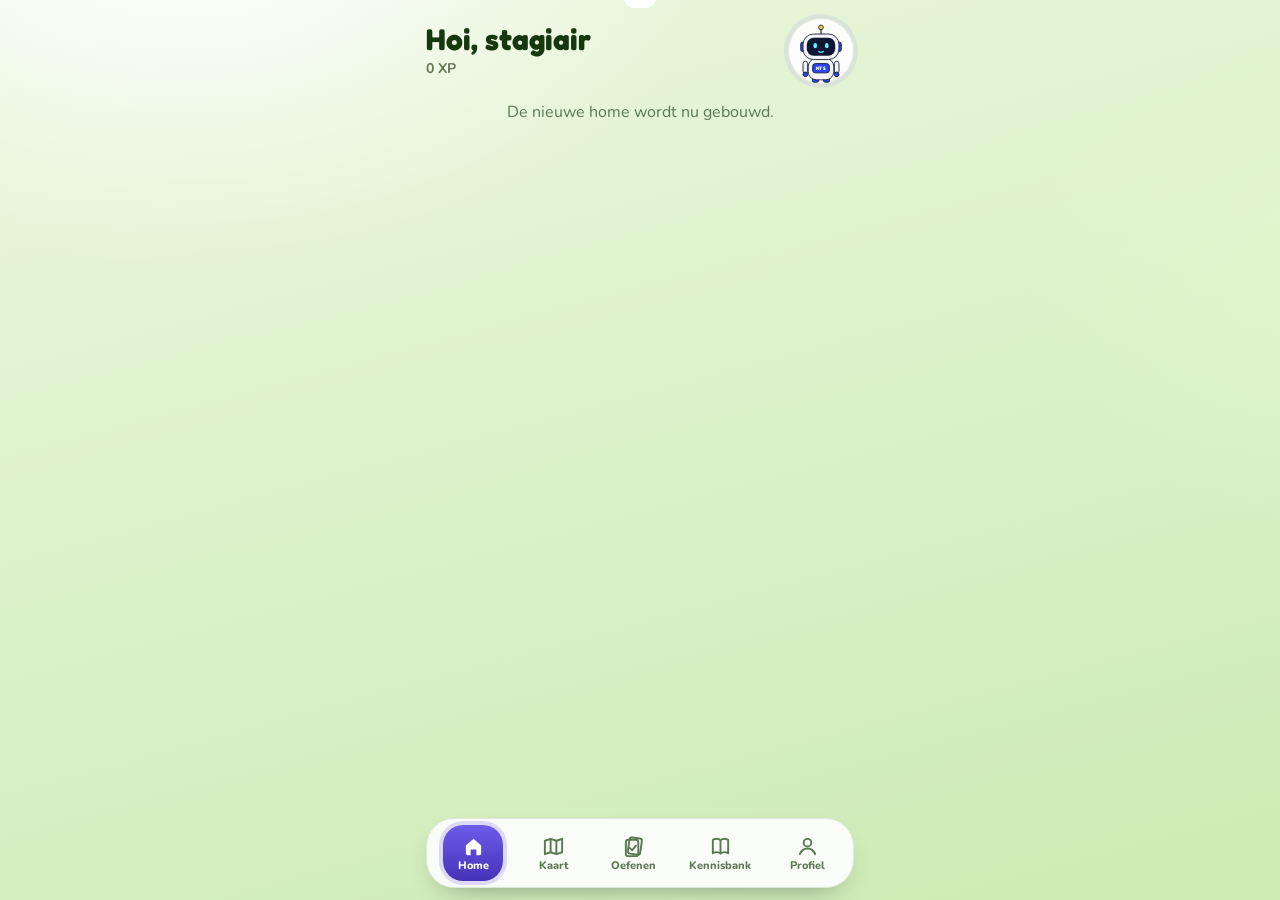
==== commit 809b7230: "Foundation for the Stampy app: shell, routing, map progress, question engine The design prototype (f" ====
--- a/frontend/index.html
+++ b/frontend/index.html
@@ -3,188 +3,153 @@
 <head>
 <meta charset="utf-8">
 <meta name="viewport" content="width=device-width, initial-scale=1, viewport-fit=cover">
-<meta name="description" content="Leergame voor het 6-weken Python- en AI-workbook: per week een quiz, flashcards, een speedrun en typvragen, plus een eindbaas met alle weken door elkaar.">
+<meta name="description" content="Stampy Python Eiland: leer het 6-weken Python- en AI-workbook met een eilandkaart vol levels, draken als eindbaas, quizzen, flashcards en een kennisbank.">
 <meta name="color-scheme" content="light dark">
 <meta name="referrer" content="strict-origin-when-cross-origin">
-<meta name="theme-color" content="#F3F5FA" media="(prefers-color-scheme: light)" data-scheme="light">
-<meta name="theme-color" content="#0A0E1A" media="(prefers-color-scheme: dark)" data-scheme="dark">
-<title>NTS Stampmachine</title>
+<meta name="theme-color" content="#EAF7DD" media="(prefers-color-scheme: light)" data-scheme="light">
+<meta name="theme-color" content="#14173A" media="(prefers-color-scheme: dark)" data-scheme="dark">
+<title>Stampy Python Eiland</title>
 <link rel="icon" href="favicon.svg" type="image/svg+xml">
 <link rel="preconnect" href="https://fonts.googleapis.com">
 <link rel="preconnect" href="https://fonts.gstatic.com" crossorigin>
-<link rel="stylesheet" href="https://fonts.googleapis.com/css2?family=Bricolage+Grotesque:opsz,wght@12..96,600;12..96,800&family=Atkinson+Hyperlegible:wght@400;700&family=JetBrains+Mono:wght@400;600&display=swap">
-<link rel="stylesheet" href="css/base.css">
-<link rel="stylesheet" href="css/layout.css">
-<link rel="stylesheet" href="css/components.css">
+<link rel="stylesheet" href="https://fonts.googleapis.com/css2?family=Fredoka:wght@500;600;700&family=Nunito:wght@500;700;800&family=JetBrains+Mono:wght@500;700&display=swap">
+<style>[hidden]{display:none!important}</style>
+<link rel="stylesheet" href="css/app.css">
+<link rel="stylesheet" href="css/practice.css">
+<link rel="stylesheet" href="css/home.css">
+<link rel="stylesheet" href="css/map.css">
+<link rel="stylesheet" href="css/boss.css">
 <link rel="stylesheet" href="css/kb.css">
 <!-- Thema meteen toepassen, vóór de pagina tekent, zodat er geen flits van het verkeerde thema is. -->
 <script src="js/theme.js"></script>
 </head>
 <body data-screen="home">
 
-<header class="hud">
-  <div class="wrap">
-    <div class="brand"><b>NTS</b><span class="brand-name">Stampmachine</span></div>
-    <nav class="hud-nav" aria-label="Hoofdmenu">
-      <a class="nav-tab" href="#/" data-tab="home" aria-current="page"><svg viewBox="0 0 24 24" fill="none" stroke="currentColor" stroke-width="2" stroke-linecap="round" stroke-linejoin="round" aria-hidden="true"><rect x="3" y="6" width="18" height="12" rx="3"/><path d="M8 10v4M6 12h4M15.5 11h.01M17.5 13h.01"/></svg><span>Oefenen</span></a>
-      <button class="nav-tab nav-search" type="button" data-nav-search><svg viewBox="0 0 24 24" fill="none" stroke="currentColor" stroke-width="2" stroke-linecap="round" stroke-linejoin="round" aria-hidden="true"><circle cx="11" cy="11" r="7"/><path d="m20 20-3.5-3.5"/></svg><span>Zoeken</span></button>
-      <a class="nav-tab" href="#/kennis" data-tab="kb"><svg viewBox="0 0 24 24" fill="none" stroke="currentColor" stroke-width="2" stroke-linecap="round" stroke-linejoin="round" aria-hidden="true"><path d="M4 5a2 2 0 0 1 2-2h13v16H6a2 2 0 0 0-2 2z"/><path d="M4 19V5M8 7h7M8 11h5"/></svg><span>Kennisbank</span></a>
-      <a class="nav-tab" href="spel/"><svg viewBox="0 0 24 24" fill="none" stroke="currentColor" stroke-width="2" stroke-linecap="round" stroke-linejoin="round" aria-hidden="true"><path d="M3 7l6-2 6 2 6-2v12l-6 2-6-2-6 2z"/><path d="M9 5v12M15 7v12"/></svg><span>Spelen</span></a>
-    </nav>
-    <div class="hud-stats">
-      <div class="lvl">
-        <span class="lvl-name" id="lvlName">Stagiair</span>
-        <span class="xpbar"><i id="xpFill" style="width:0%"></i></span>
-        <span class="pill" id="xpText">0 XP</span>
+<div class="app" id="app">
+  <!-- Routes: home, kaart, oefenen, kennisbank, profiel, speeltuin. Elk scherm tekent zijn eigen inhoud. -->
+  <section id="home" class="screen" aria-label="Home"></section>
+  <section id="map" class="screen" aria-label="Kaart" hidden></section>
+  <section id="oefenen" class="screen" aria-label="Oefenen" hidden></section>
+  <section id="profiel" class="screen" aria-label="Profiel" hidden></section>
+  <section id="speeltuin" class="screen" aria-label="Speeltuin" hidden></section>
+
+  <!-- Spelschermen van de kaart: een level en het gevecht met de draak. -->
+  <section id="level" class="screen" aria-label="Level" hidden></section>
+  <section id="boss" class="screen" aria-label="Draak" hidden></section>
+
+    <!-- Quiz, speedrun, eindbaas, zwakke plekken en typen -->
+    <section id="play" class="screen" hidden>
+      <div class="stage">
+        <div class="play-hud">
+          <button class="btn ghost" id="quitBtn" type="button" aria-label="Stoppen"><svg viewBox="0 0 24 24" fill="none" stroke="currentColor" stroke-width="2.4" stroke-linecap="round" aria-hidden="true"><path d="M6 6l12 12M18 6 6 18"/></svg><span class="btn-label">Stoppen</span></button>
+          <div class="grow">
+            <h1 class="mode-tag" id="modeTag">Quiz</h1>
+            <div class="bar" style="--hue:var(--accent);margin-top:4px"><i id="progFill" style="width:0%"></i></div>
+          </div>
+          <span class="hearts" id="hearts" hidden></span>
+          <span class="combo" id="combo" hidden>x2</span>
+          <span class="score" id="score">0</span>
+        </div>
+        <div class="bossbar" id="bossbar" hidden>
+          <div class="lbl"><span>Pager om 03:00 — productie-incident</span><span id="bossHpText">25 / 25</span></div>
+          <div class="bar"><i id="bossHp" style="width:100%"></i></div>
+        </div>
+        <!-- De timer loopt als dunne lijn over de bovenrand van de vraagkaart. -->
+        <div class="qwrap">
+          <div class="timer" id="timer" title="Tijd voor deze vraag"><i id="timerFill"></i></div>
+          <div class="card" id="qcard"></div>
+        </div>
       </div>
-      <span class="pill" id="dayStreak" title="Dagen op rij gespeeld">0 dagen op rij</span>
-    </div>
-    <div class="hud-tools">
-      <button class="iconbtn" id="searchBtn" type="button" aria-label="Zoeken (sneltoets /)" title="Zoeken  ( / )"><svg viewBox="0 0 24 24" fill="none" stroke="currentColor" stroke-width="2.2" stroke-linecap="round" stroke-linejoin="round" aria-hidden="true"><circle cx="11" cy="11" r="7"/><path d="m20 20-3.5-3.5"/></svg><span class="btn-label">Zoeken</span><kbd class="keycap kbd">/</kbd></button>
-      <div class="menu-wrap">
-        <button class="iconbtn" id="themeBtn" type="button" aria-haspopup="menu" aria-expanded="false" aria-controls="themeMenu"></button>
-        <div class="menu" id="themeMenu" role="menu" aria-label="Thema" hidden></div>
-      </div>
-      <button class="iconbtn" id="soundBtn" type="button" aria-pressed="true"></button>
-    </div>
-  </div>
-</header>
+    </section>
 
-<main>
-  <!-- Startscherm -->
-  <section id="home" class="wrap">
-    <div class="hero">
-      <div>
-        <h1>Zes weken workbook.<br><em>Tot het erin zit.</em></h1>
-        <p>Elke week heeft een quiz, flashcards, een speedrun van 60 seconden en typvragen. Wat je fout hebt komt vaker terug. Klaar met alle weken? Dan wacht de pager om 03:00.</p>
-        <button class="weak" id="weakBtn" type="button"><span>Herhaal mijn zwakke plekken</span></button>
-        <p class="notice" id="clearedNotice" hidden>Je vorige voortgang is gewist, omdat je 30 dagen niet hebt gespeeld.</p>
-      </div>
-      <div class="meter">
-        <small>Totaal gestampt</small>
-        <div class="big" id="totalPct">0%</div>
-        <div class="bar" style="--hue:var(--accent)"><i id="totalBar" style="width:0%"></i></div>
-        <small id="totalSub">0 van 0 vragen beheerst</small>
-      </div>
-    </div>
-    <form class="home-search" id="homeSearch" role="search">
-      <svg viewBox="0 0 24 24" fill="none" stroke="currentColor" stroke-width="2.2" stroke-linecap="round" stroke-linejoin="round" aria-hidden="true"><circle cx="11" cy="11" r="7"/><path d="m20 20-3.5-3.5"/></svg>
-      <input id="homeSearchIn" type="search" autocomplete="off" spellcheck="false" placeholder="Zoek een begrip, commando of vraag…" aria-label="Zoek in alle vragen en flashcards">
-      <kbd class="keycap kbd">/</kbd>
-    </form>
-    <h2 class="sr-only">Oefenen per week</h2>
-    <div class="grid" id="grid"></div>
-    <div class="privacy">
-      <p>Je voortgang wordt automatisch gewist als je 30 dagen niet speelt. Je kunt hem ook zelf meteen wissen.</p>
-      <button class="btn danger" id="resetBtn" type="button">Wis mijn voortgang</button>
-    </div>
-  </section>
-
-  <!-- Quiz, speedrun, eindbaas, zwakke plekken en typen -->
-  <section id="play" class="wrap" hidden>
-    <div class="stage">
-      <div class="play-hud">
-        <button class="btn ghost" id="quitBtn" type="button" aria-label="Stoppen"><svg viewBox="0 0 24 24" fill="none" stroke="currentColor" stroke-width="2.4" stroke-linecap="round" aria-hidden="true"><path d="M6 6l12 12M18 6 6 18"/></svg><span class="btn-label">Stoppen</span></button>
-        <div class="grow">
-          <h1 class="mode-tag" id="modeTag">Quiz</h1>
-          <div class="bar" style="--hue:var(--accent);margin-top:4px"><i id="progFill" style="width:0%"></i></div>
+    <!-- Flashcards -->
+    <section id="cards" class="screen" hidden>
+      <div class="stage">
+        <div class="play-hud">
+          <button class="btn ghost" id="fcQuit" type="button" aria-label="Stoppen"><svg viewBox="0 0 24 24" fill="none" stroke="currentColor" stroke-width="2.4" stroke-linecap="round" aria-hidden="true"><path d="M6 6l12 12M18 6 6 18"/></svg><span class="btn-label">Stoppen</span></button>
+          <div class="grow">
+            <h1 class="mode-tag" id="fcTag">Flashcards</h1>
+            <div class="bar" style="--hue:var(--good);margin-top:4px"><i id="fcProg" style="width:0%"></i></div>
+          </div>
+          <span class="pill" id="fcCount">0 / 0</span>
         </div>
-        <span class="hearts" id="hearts" hidden></span>
-        <span class="combo" id="combo" hidden>x2</span>
-        <span class="score" id="score">0</span>
-      </div>
-      <div class="bossbar" id="bossbar" hidden>
-        <div class="lbl"><span>Pager om 03:00 — productie-incident</span><span id="bossHpText">25 / 25</span></div>
-        <div class="bar"><i id="bossHp" style="width:100%"></i></div>
-      </div>
-      <!-- De timer loopt als dunne lijn over de bovenrand van de vraagkaart. -->
-      <div class="qwrap">
-        <div class="timer" id="timer" title="Tijd voor deze vraag"><i id="timerFill"></i></div>
-        <div class="card" id="qcard"></div>
-      </div>
-    </div>
-  </section>
-
-  <!-- Flashcards -->
-  <section id="cards" class="wrap" hidden>
-    <div class="stage">
-      <div class="play-hud">
-        <button class="btn ghost" id="fcQuit" type="button" aria-label="Stoppen"><svg viewBox="0 0 24 24" fill="none" stroke="currentColor" stroke-width="2.4" stroke-linecap="round" aria-hidden="true"><path d="M6 6l12 12M18 6 6 18"/></svg><span class="btn-label">Stoppen</span></button>
-        <div class="grow">
-          <h1 class="mode-tag" id="fcTag">Flashcards</h1>
-          <div class="bar" style="--hue:var(--good);margin-top:4px"><i id="fcProg" style="width:0%"></i></div>
-        </div>
-        <span class="pill" id="fcCount">0 / 0</span>
-      </div>
-      <div class="fc-wrap" id="fcWrap">
-        <div class="fc" id="fc" tabindex="0" role="button" aria-describedby="fcHint">
-          <div class="face front">
-            <span class="chip" id="fcChip">Week 1</span>
-            <h2 id="fcFront"></h2>
-            <span class="hint flip-hint" id="fcHint"><svg viewBox="0 0 24 24" fill="none" stroke="currentColor" stroke-width="2" stroke-linecap="round" stroke-linejoin="round" aria-hidden="true"><path d="M21 12a9 9 0 0 1-15.5 6.2L3 16"/><path d="M3 12a9 9 0 0 1 15.5-6.2L21 8"/><path d="M21 3v5h-5M3 21v-5h5"/></svg><span class="kbd">Klik of spatie om om te draaien</span><span class="touch-only">Tik om om te draaien</span></span>
-          </div>
-          <div class="face back" aria-hidden="true">
-            <span class="chip">Antwoord</span>
-            <p id="fcBack"></p>
-            <p class="jipcard" id="fcJip" hidden></p>
+        <div class="fc-wrap" id="fcWrap">
+          <div class="fc" id="fc" tabindex="0" role="button" aria-describedby="fcHint">
+            <div class="face front">
+              <span class="chip" id="fcChip">Week 1</span>
+              <h2 id="fcFront"></h2>
+              <span class="hint flip-hint" id="fcHint"><svg viewBox="0 0 24 24" fill="none" stroke="currentColor" stroke-width="2" stroke-linecap="round" stroke-linejoin="round" aria-hidden="true"><path d="M21 12a9 9 0 0 1-15.5 6.2L3 16"/><path d="M3 12a9 9 0 0 1 15.5-6.2L21 8"/><path d="M21 3v5h-5M3 21v-5h5"/></svg><span class="kbd">Klik of spatie om om te draaien</span><span class="touch-only">Tik om om te draaien</span></span>
+            </div>
+            <div class="face back" aria-hidden="true">
+              <span class="chip">Antwoord</span>
+              <p id="fcBack"></p>
+              <p class="jipcard" id="fcJip" hidden></p>
+            </div>
           </div>
         </div>
-      </div>
-      <div class="fc-foot" id="fcFoot" hidden>
-        <button class="btn no lg" id="fcNo" type="button">Nog niet<span class="kbd"> (1)</span></button>
-        <button class="btn yes lg" id="fcYes" type="button">Zit erin<span class="kbd"> (2)</span></button>
-        <span class="hint touch-only">Of veeg: naar links is nog niet, naar rechts is zit erin.</span>
-      </div>
-    </div>
-  </section>
-
-  <!-- Opzoeken: alle vragen, uitleg en flashcards -->
-  <section id="search" class="wrap" hidden>
-    <div class="search-page">
-      <div class="search-head">
-        <button class="btn ghost" id="searchBack" type="button" aria-label="Terug naar het overzicht"><svg viewBox="0 0 24 24" fill="none" stroke="currentColor" stroke-width="2.4" stroke-linecap="round" stroke-linejoin="round" aria-hidden="true"><path d="M15 6l-6 6 6 6"/></svg><span class="btn-label">Overzicht</span></button>
-        <div>
-          <h1>Opzoeken</h1>
-          <p>Alle vragen, antwoorden, uitleg en flashcards van de zes weken.</p>
+        <div class="fc-foot" id="fcFoot" hidden>
+          <button class="btn no lg" id="fcNo" type="button">Nog niet<span class="kbd"> (1)</span></button>
+          <button class="btn yes lg" id="fcYes" type="button">Zit erin<span class="kbd"> (2)</span></button>
+          <span class="hint touch-only">Of veeg: naar links is nog niet, naar rechts is zit erin.</span>
         </div>
       </div>
-      <form class="searchbar" id="searchForm" role="search">
-        <svg viewBox="0 0 24 24" fill="none" stroke="currentColor" stroke-width="2.2" stroke-linecap="round" stroke-linejoin="round" aria-hidden="true"><circle cx="11" cy="11" r="7"/><path d="m20 20-3.5-3.5"/></svg>
-        <input id="searchIn" type="search" autocomplete="off" spellcheck="false" enterkeyhint="search" placeholder="Zoek op begrip, commando of foutmelding…" aria-label="Zoekterm">
-        <button class="clear" id="searchClear" type="button" aria-label="Zoekterm wissen" hidden><svg viewBox="0 0 24 24" fill="none" stroke="currentColor" stroke-width="2.4" stroke-linecap="round" aria-hidden="true"><path d="M6 6l12 12M18 6 6 18"/></svg></button>
-      </form>
-      <div class="search-filters">
-        <div class="seg" id="searchKinds" role="radiogroup" aria-label="Soort"></div>
-        <div class="seg weeks" id="searchWeeks" role="radiogroup" aria-label="Week"></div>
+    </section>
+
+    <!-- Opzoeken: alle vragen, uitleg en flashcards -->
+    <section id="search" class="screen" hidden>
+      <div class="search-page">
+        <div class="search-head">
+          <button class="btn ghost" id="searchBack" type="button" aria-label="Terug naar het overzicht"><svg viewBox="0 0 24 24" fill="none" stroke="currentColor" stroke-width="2.4" stroke-linecap="round" stroke-linejoin="round" aria-hidden="true"><path d="M15 6l-6 6 6 6"/></svg><span class="btn-label">Overzicht</span></button>
+          <div>
+            <h1>Opzoeken</h1>
+            <p>Alle vragen, antwoorden, uitleg en flashcards van de zes weken.</p>
+          </div>
+        </div>
+        <form class="searchbar" id="searchForm" role="search">
+          <svg viewBox="0 0 24 24" fill="none" stroke="currentColor" stroke-width="2.2" stroke-linecap="round" stroke-linejoin="round" aria-hidden="true"><circle cx="11" cy="11" r="7"/><path d="m20 20-3.5-3.5"/></svg>
+          <input id="searchIn" type="search" autocomplete="off" spellcheck="false" enterkeyhint="search" placeholder="Zoek op begrip, commando of foutmelding…" aria-label="Zoekterm">
+          <button class="clear" id="searchClear" type="button" aria-label="Zoekterm wissen" hidden><svg viewBox="0 0 24 24" fill="none" stroke="currentColor" stroke-width="2.4" stroke-linecap="round" aria-hidden="true"><path d="M6 6l12 12M18 6 6 18"/></svg></button>
+        </form>
+        <div class="search-filters">
+          <div class="seg" id="searchKinds" role="radiogroup" aria-label="Soort"></div>
+          <div class="seg weeks" id="searchWeeks" role="radiogroup" aria-label="Week"></div>
+        </div>
+        <div class="search-status" id="searchStatus" aria-live="polite"></div>
+        <div class="search-results" id="searchResults"></div>
       </div>
-      <div class="search-status" id="searchStatus" aria-live="polite"></div>
-      <div class="search-results" id="searchResults"></div>
-    </div>
-  </section>
+    </section>
 
-  <!-- Kennisbank: lessen, naslag en begrippen, met een zijbalk zoals W3Schools -->
-  <section id="kb" hidden>
-    <div class="kb-layout">
-      <aside class="kb-side" id="kbSide" aria-label="Onderwerpen">
-        <label class="kb-filter"><svg viewBox="0 0 24 24" fill="none" stroke="currentColor" stroke-width="2.2" stroke-linecap="round" stroke-linejoin="round" aria-hidden="true"><circle cx="11" cy="11" r="7"/><path d="m20 20-3.5-3.5"/></svg><input id="kbFilter" type="search" placeholder="Filter onderwerpen" aria-label="Filter onderwerpen" autocomplete="off"></label>
-        <nav id="kbNav" aria-label="Kennisbank"></nav>
-      </aside>
-      <div class="kb-backdrop" id="kbBackdrop" hidden></div>
-      <div class="kb-body">
-        <button class="btn kb-menu-btn" id="kbMenuBtn" type="button" aria-expanded="false" aria-controls="kbSide"><svg viewBox="0 0 24 24" fill="none" stroke="currentColor" stroke-width="2.2" stroke-linecap="round" aria-hidden="true"><path d="M4 7h16M4 12h16M4 17h10"/></svg><span>Onderwerpen</span></button>
-        <article class="kb-main" id="kbMain"></article>
+    <!-- Kennisbank: lessen, naslag en begrippen, met een zijbalk zoals W3Schools -->
+    <section id="kb" class="screen" hidden>
+      <div class="kb-layout">
+        <aside class="kb-side" id="kbSide" aria-label="Onderwerpen">
+          <label class="kb-filter"><svg viewBox="0 0 24 24" fill="none" stroke="currentColor" stroke-width="2.2" stroke-linecap="round" stroke-linejoin="round" aria-hidden="true"><circle cx="11" cy="11" r="7"/><path d="m20 20-3.5-3.5"/></svg><input id="kbFilter" type="search" placeholder="Filter onderwerpen" aria-label="Filter onderwerpen" autocomplete="off"></label>
+          <nav id="kbNav" aria-label="Kennisbank"></nav>
+        </aside>
+        <div class="kb-backdrop" id="kbBackdrop" hidden></div>
+        <div class="kb-body">
+          <button class="btn kb-menu-btn" id="kbMenuBtn" type="button" aria-expanded="false" aria-controls="kbSide"><svg viewBox="0 0 24 24" fill="none" stroke="currentColor" stroke-width="2.2" stroke-linecap="round" aria-hidden="true"><path d="M4 7h16M4 12h16M4 17h10"/></svg><span>Onderwerpen</span></button>
+          <article class="kb-main" id="kbMain"></article>
+        </div>
+        <aside class="kb-toc" id="kbToc" aria-label="Op deze pagina"></aside>
       </div>
-      <aside class="kb-toc" id="kbToc" aria-label="Op deze pagina"></aside>
-    </div>
-  </section>
+    </section>
 
-  <!-- Resultaat na een ronde -->
-  <section id="result" class="wrap" hidden>
-    <div class="stage" id="resBody"></div>
-  </section>
+    <!-- Resultaat na een ronde -->
+    <section id="result" class="screen" hidden>
+      <div class="stage" id="resBody"></div>
+    </section>
+</div>
 
-  <footer class="wrap">Gebaseerd op het Fayora AI-workbook "Python for Software &amp; AI Engineering" (6 weken). Je voortgang wordt alleen in deze browser bewaard.</footer>
-</main>
+<nav class="nav" id="nav" aria-label="Hoofdmenu">
+  <a href="#/" data-tab="home"><svg viewBox="0 0 24 24" aria-hidden="true"><path d="M4 11l8-7 8 7v8a2 2 0 01-2 2h-3v-6H9v6H6a2 2 0 01-2-2z" fill="currentColor"/></svg><span>Home</span></a>
+  <a href="#/kaart" data-tab="map"><svg viewBox="0 0 24 24" aria-hidden="true"><path d="M3 6l6-2 6 2 6-2v14l-6 2-6-2-6 2z" fill="none" stroke="currentColor" stroke-width="2" stroke-linejoin="round"/><path d="M9 4v14M15 6v14" stroke="currentColor" stroke-width="2"/></svg><span>Kaart</span></a>
+  <a href="#/oefenen" data-tab="oefenen"><svg viewBox="0 0 24 24" aria-hidden="true"><rect x="7" y="3" width="13" height="17" rx="2.5" fill="none" stroke="currentColor" stroke-width="2" transform="rotate(8 13 11)"/><rect x="4" y="5" width="13" height="17" rx="2.5" fill="none" stroke="currentColor" stroke-width="2"/><path d="M8 13.5l2.5 2.5 4-5" fill="none" stroke="currentColor" stroke-width="2" stroke-linecap="round" stroke-linejoin="round"/></svg><span>Oefenen</span></a>
+  <a href="#/kennis" data-tab="kb"><svg viewBox="0 0 24 24" aria-hidden="true"><path d="M4 5c3-1.5 6-1.5 8 .5v14c-2-2-5-2-8-.5zM20 5c-3-1.5-6-1.5-8 .5v14c2-2 5-2 8-.5z" fill="none" stroke="currentColor" stroke-width="2" stroke-linejoin="round"/></svg><span>Kennisbank</span></a>
+  <a href="#/profiel" data-tab="profiel"><svg viewBox="0 0 24 24" aria-hidden="true"><circle cx="12" cy="8" r="4" fill="none" stroke="currentColor" stroke-width="2"/><path d="M4 20c1.5-4 4.5-6 8-6s6.5 2 8 6" fill="none" stroke="currentColor" stroke-width="2" stroke-linecap="round"/></svg><span>Profiel</span></a>
+</nav>
+<div class="sheet" id="sheet" role="dialog" aria-modal="false"></div>
+<div class="toast" id="toast" role="status"></div>
 
 <dialog class="dialog" id="confirmDialog" aria-labelledby="dlgTitle" aria-describedby="dlgText">
   <form method="dialog">
@@ -204,17 +169,28 @@
 <script src="js/core/utils.js"></script>
 <script src="js/core/content.js"></script>
 <script src="js/core/state.js"></script>
+<script src="js/core/progress.js"></script>
 <script src="js/fx/sound.js"></script>
 <script src="js/fx/confetti.js"></script>
 <script src="js/ui/dialog.js"></script>
 <script src="js/ui/hud.js"></script>
+<script src="js/stampy/bot.js"></script>
+<script src="js/stampy/dragon.js"></script>
+<script src="js/play/question.js"></script>
 <script src="js/screens/results.js"></script>
 <script src="js/screens/home.js"></script>
 <script src="js/screens/game.js"></script>
 <script src="js/screens/cards.js"></script>
 <script src="js/screens/search.js"></script>
+<script src="js/screens/map.js"></script>
+<script src="js/screens/level.js"></script>
+<script src="js/screens/boss.js"></script>
+<script src="js/screens/hub.js"></script>
+<script src="js/screens/profile.js"></script>
+<script src="js/screens/playground.js"></script>
 <script src="js/kb/highlight.js"></script>
 <script src="js/kb/kb.js"></script>
+<script src="js/core/router.js"></script>
 <script src="js/main.js"></script>
 </body>
 </html>
--- a/frontend/css/app.css
+++ b/frontend/css/app.css
@@ -0,0 +1,323 @@
+/* Stampy-app: de stijl uit het ontwerp (frontend/spel, ontwerp/stampy-robot.html).
+   "Dag" (licht) is een zonnige weide, "Nacht" (donker) een indigo nachthemel. Glazen panelen,
+   dikke 3D-knoppen, een isometrische eilandkaart en Stampy als mascotte op elk scherm.
+   Schermspecifieke stijl staat in eigen bestanden (map.css, boss.css, practice.css, kb.css, home.css). */
+
+/* Layout: a phone-width game app. "Dag" (light) is a sunny meadow, "Nacht" (dark) an indigo night sky. Glass panels, chunky 3D answer tiles, an isometric island map; Stampy lives in a glass bubble in the top corner of every screen. */
+:root{
+  --bg1:#EAF7DD; --bg2:#CDEBB4; --glow1:#FFFFFF; --glow2:#E3F6CF;
+  --glass:rgba(255,255,255,.72); --glass2:rgba(255,255,255,.9); --glass3:#FFFFFF; --stroke:rgba(31,77,23,.12); --track:rgba(31,77,23,.12); --chipbg:rgba(31,77,23,.08);
+  --ink:#16380F; --muted:#5B7853; --btn1:#6AD54F; --btn2:#3FAE2C; --btn-sh:#2C7E1E;
+  --tile1:#FFFFFF; --tile2:#F1F9EA; --tile-ink:#16380F; --tile-d:#B9DAA2; --pl1:#FFFFFF; --pl2:#EEF8E6;
+  --field:#FFFFFF; --course1:#2B6B1F; --course2:#1F5418; --course3:#173F12; --nav-bg:rgba(255,255,255,.88);
+  --map1:#BFE6FF; --map2:#9AD3F5; --map3:#7BC1EC;
+  --blue:#3AA8FF; --blue-d:#1F72D0; --gold:#FFC93D; --gold-d:#C98512; --pink:#FF5C86;
+  --green:#2FBF71; --green-d:#1E9E66; --red:#FF5C7A; --red-d:#C23052; --violet:#7B5CFF;
+  --f-display:"Fredoka","Nunito",system-ui,sans-serif; --f-body:"Nunito","Segoe UI",system-ui,sans-serif; --f-mono:"JetBrains Mono",ui-monospace,Consolas,monospace;
+}
+@media (prefers-color-scheme: dark){:root:not([data-theme="light"]){
+  --bg1:#14173A; --bg2:#231C57; --glow1:#2E2A80; --glow2:#3A1F6E;
+  --glass:rgba(255,255,255,.06); --glass2:rgba(255,255,255,.11); --glass3:rgba(255,255,255,.16); --stroke:rgba(255,255,255,.13); --track:rgba(255,255,255,.12); --chipbg:rgba(255,255,255,.1);
+  --ink:#F3F2FF; --muted:#ABA8D9; --btn1:#4DB4FF; --btn2:#1F72D0; --btn-sh:#134A8C;
+  --tile1:#5247B0; --tile2:#3A3189; --tile-ink:#FFFFFF; --tile-d:#1E1A52; --pl1:#4A40A3; --pl2:#372E85;
+  --field:#0F1030; --course1:#2E7FD6; --course2:#3C4FC4; --course3:#4B2E9E; --nav-bg:rgba(22,20,62,.82);
+  --map1:#2B4C8C; --map2:#1C2A63; --map3:#181845; --green:#3DDC97; --violet:#8A6BFF; color-scheme:dark}}
+:root[data-theme="dark"]{
+  --bg1:#14173A; --bg2:#231C57; --glow1:#2E2A80; --glow2:#3A1F6E;
+  --glass:rgba(255,255,255,.06); --glass2:rgba(255,255,255,.11); --glass3:rgba(255,255,255,.16); --stroke:rgba(255,255,255,.13); --track:rgba(255,255,255,.12); --chipbg:rgba(255,255,255,.1);
+  --ink:#F3F2FF; --muted:#ABA8D9; --btn1:#4DB4FF; --btn2:#1F72D0; --btn-sh:#134A8C;
+  --tile1:#5247B0; --tile2:#3A3189; --tile-ink:#FFFFFF; --tile-d:#1E1A52; --pl1:#4A40A3; --pl2:#372E85;
+  --field:#0F1030; --course1:#2E7FD6; --course2:#3C4FC4; --course3:#4B2E9E; --nav-bg:rgba(22,20,62,.82);
+  --map1:#2B4C8C; --map2:#1C2A63; --map3:#181845; --green:#3DDC97; --violet:#8A6BFF; color-scheme:dark}
+*{box-sizing:border-box}
+html,body{height:100%}
+body{margin:0;color:var(--ink);font-family:var(--f-body);font-size:16px;line-height:1.5;background-color:var(--bg1);
+  background-image:radial-gradient(900px 600px at 15% -10%,var(--glow1) 0%,transparent 60%),radial-gradient(700px 500px at 110% 30%,var(--glow2) 0%,transparent 55%),linear-gradient(165deg,var(--bg1),var(--bg2));background-attachment:fixed}
+button{font:inherit;color:inherit;cursor:pointer;border:0;background:none}
+button:focus-visible,input:focus-visible,textarea:focus-visible,[tabindex]:focus-visible{outline:3px solid var(--gold);outline-offset:3px}
+h1,h2,h3{font-family:var(--f-display);margin:0;line-height:1.1;text-wrap:balance}
+code,.mono{font-family:var(--f-mono)}
+.app{max-width:var(--app-w,460px);min-height:100%;margin:0 auto;padding-inline:16px;display:flex;flex-direction:column}
+.screen{flex:1;display:flex;flex-direction:column;gap:16px;padding-block:18px 110px;animation:enter .35s ease}
+@keyframes enter{from{opacity:.0;transform:translateY(10px)}to{opacity:1;transform:none}}
+.glass{background:var(--glass);border:1px solid var(--stroke);border-radius:24px;backdrop-filter:blur(10px)}
+.rbtn{width:48px;height:48px;flex:none;border-radius:50%;display:grid;place-items:center;background:linear-gradient(180deg,var(--btn1),var(--btn2));box-shadow:0 4px 0 var(--btn-sh),inset 0 1px 0 rgba(255,255,255,.35);transition:transform .1s,box-shadow .1s}
+.rbtn:active{transform:translateY(3px);box-shadow:0 1px 0 var(--btn-sh)}
+.theme{height:34px;border-radius:99px;padding:0 12px;display:inline-flex;align-items:center;gap:6px;background:var(--glass2);border:1px solid var(--stroke);font-weight:800;font-size:13px}
+.theme svg{width:16px;height:16px}
+.tiles3{display:grid;grid-template-columns:repeat(3,1fr);gap:10px}
+.st{border-radius:20px;padding:12px 8px;text-align:center;background:var(--glass2);border:1px solid var(--stroke);display:grid;gap:2px;justify-items:center}
+.st svg{width:26px;height:26px}
+.st small{color:var(--muted);font-weight:800;font-size:12px}
+.st b{font-family:var(--f-display);font-size:22px;font-weight:700;font-variant-numeric:tabular-nums;line-height:1.1}
+.quick{display:flex;gap:10px;overflow-x:auto;padding-bottom:4px;scroll-snap-type:x mandatory}
+.qcard{flex:none;width:132px;scroll-snap-align:start;border-radius:20px;padding:12px;text-align:left;background:var(--glass2);border:1px solid var(--stroke);display:grid;gap:6px;transition:transform .15s}
+.qcard:hover{transform:translateY(-3px)}
+.qcard .qi{width:40px;height:40px;border-radius:12px;display:grid;place-items:center;color:#fff;font-family:var(--f-display);font-weight:700}
+.qcard b{font-family:var(--f-display);font-weight:600;font-size:16px}
+.qcard small{color:var(--muted);font-weight:700;font-size:12px;line-height:1.3}
+.sechead{display:flex;justify-content:space-between;align-items:baseline}
+.sechead span{color:var(--green);font-weight:800;font-size:13px}
+.rbtn svg{width:22px;height:22px}
+.topbar{display:flex;align-items:center;gap:10px}
+.grow{flex:1;min-width:0}
+
+/* mascot corner */
+.mascot{position:relative;width:66px;height:66px;flex:none;border-radius:50%;background:var(--glass2);border:1px solid var(--stroke);display:grid;place-items:center;box-shadow:0 0 0 4px rgba(138,107,255,.12)}
+.mascot .host{width:58px;margin-top:4px}
+.mascot .bubble{position:absolute;top:8px;width:max-content;max-width:210px;background:#fff;color:#1A1640;border:1px solid rgba(20,20,60,.12);box-shadow:0 8px 20px -10px rgba(0,0,0,.5);font-weight:800;font-size:13px;line-height:1.3;padding:7px 11px;border-radius:14px;opacity:0;transform:scale(.9);transition:opacity .2s,transform .2s;pointer-events:none;z-index:5}
+.mascot.right .bubble{right:76px;transform-origin:right center}
+.mascot.left .bubble{left:76px;transform-origin:left center}
+.mascot .bubble.on{opacity:1;transform:scale(1)}
+
+/* home */
+.hello{display:flex;align-items:center;gap:12px}
+.hello h1{font-size:30px;font-weight:700}
+.hello p{margin:2px 0 0;color:var(--muted);font-weight:700;font-size:14px}
+.xpbar{height:8px;border-radius:99px;background:var(--track);overflow:hidden;margin-top:6px;max-width:190px}
+.xpbar i{display:block;height:100%;background:linear-gradient(90deg,var(--gold),#FFE27A);border-radius:99px;transition:width .6s}
+.cats{display:grid;grid-template-columns:repeat(4,1fr);gap:8px}
+.cat{display:grid;justify-items:center;gap:6px;font-size:12px;font-weight:800;color:var(--muted)}
+.cat .ic{width:62px;height:62px;border-radius:50%;display:grid;place-items:center;background:var(--glass2);border:1px solid var(--stroke);transition:transform .15s,background .15s}
+.cat:hover .ic{transform:translateY(-3px);background:var(--glass3)}
+.cat .ic svg{width:30px;height:30px}
+.cat[aria-current="true"] .ic{background:linear-gradient(180deg,#5A4BD8,#3A2E9E);box-shadow:0 0 0 3px rgba(138,107,255,.35)}
+.course{position:relative;overflow:hidden;color:#fff;border-radius:26px;padding:18px;min-height:210px;background:linear-gradient(150deg,var(--course1) 0%,var(--course2) 45%,var(--course3) 100%);border:1px solid rgba(255,255,255,.18);box-shadow:0 18px 40px -18px #000}
+.course::before{content:"";position:absolute;inset:auto -40px -60px auto;width:220px;height:220px;border-radius:50%;background:radial-gradient(circle,rgba(255,255,255,.18),transparent 65%)}
+.course h2{font-size:22px;font-weight:600}
+.course .row{display:flex;justify-content:space-between;align-items:flex-start;gap:10px}
+.pctpill{display:inline-flex;align-items:center;gap:8px;margin-top:10px;background:rgba(10,12,40,.45);border-radius:99px;padding:5px 12px 5px 14px;font-weight:800;font-variant-numeric:tabular-nums}
+.pctpill svg{width:18px;height:18px}
+.course .bot{position:absolute;right:6px;bottom:-14px;width:150px}
+.course .float{position:absolute;font-family:var(--f-mono);font-weight:700;font-size:15px;background:rgba(255,255,255,.92);color:#2A1F7A;border-radius:10px;padding:4px 8px;box-shadow:0 6px 14px -6px #000;animation:floaty 4s ease-in-out infinite}
+@keyframes floaty{50%{transform:translateY(-8px) rotate(-3deg)}}
+.sec-t{font-family:var(--f-display);font-size:19px;font-weight:600;margin-top:4px}
+.wlist{display:grid;gap:12px}
+.world{display:flex;align-items:center;gap:14px;padding:14px 16px;border-radius:22px;text-align:left;background:var(--glass2);border:1px solid var(--stroke);transition:transform .15s}
+.world:hover{transform:translateY(-2px)}
+.world .num{width:46px;height:46px;flex:none;border-radius:14px;display:grid;place-items:center;font-family:var(--f-display);font-weight:700;font-size:20px;color:#fff;background:var(--wc);box-shadow:0 4px 0 rgba(0,0,0,.25)}
+.world .lock{color:var(--muted)}
+.world h3{font-size:17px;font-weight:600}
+.world p{margin:0;font-size:13px;color:var(--muted);font-weight:700}
+.world .lock{margin-left:auto;opacity:.7}
+.world[data-locked="true"]{filter:saturate(.35);opacity:.75}
+
+/* map */
+.mapbar{display:flex;align-items:center;gap:10px}
+.wsel{flex:1;min-width:0;height:48px;border-radius:99px;background:var(--glass2);border:1px solid var(--stroke);font-family:var(--f-display);font-weight:600;font-size:17px;display:flex;align-items:center;justify-content:center;gap:8px;padding-inline:12px;white-space:nowrap;overflow:hidden;text-overflow:ellipsis}
+.mapstats{display:flex;justify-content:space-around;align-items:center;padding:8px 10px;border-radius:99px;background:linear-gradient(90deg,rgba(138,107,255,.35),rgba(58,168,255,.18));border:1px solid var(--stroke);font-weight:800;font-variant-numeric:tabular-nums}
+.mapstats span{display:inline-flex;align-items:center;gap:6px}
+.mapstats svg{width:20px;height:20px}
+.mapwrap{position:relative;border-radius:28px;overflow:hidden;background:radial-gradient(120% 80% at 50% 20%,var(--map1) 0%,var(--map2) 45%,var(--map3) 100%);border:1px solid var(--stroke)}
+.mapwrap .mascot{position:absolute;left:12px;top:12px;z-index:3}
+.mapwrap svg.map{display:block;width:100%;height:auto}
+.node{cursor:pointer}
+.node .top{transition:transform .15s}
+.node:hover .top,.node:focus-visible .top{transform:translateY(-3px)}
+.node .pulse{animation:pulse 1.6s ease-out infinite;transform-box:fill-box;transform-origin:center}
+@keyframes pulse{0%{opacity:.8;transform:scale(1)}100%{opacity:0;transform:scale(1.9)}}
+.water-sh{animation:shimmer 6s ease-in-out infinite}
+@keyframes shimmer{50%{opacity:.35}}
+.cloud{animation:drift 14s ease-in-out infinite alternate}
+@keyframes drift{to{transform:translateX(26px)}}
+.legend{display:flex;gap:14px;justify-content:center;font-size:12px;color:var(--muted);font-weight:800;flex-wrap:wrap}
+.legend i{display:inline-block;width:10px;height:10px;border-radius:50%;margin-right:5px;vertical-align:-1px}
+
+/* play */
+.pbar{flex:1;height:12px;border-radius:99px;background:var(--track);overflow:hidden}
+.pbar i{display:block;height:100%;background:linear-gradient(90deg,var(--gold),#FFE27A);border-radius:99px;transition:width .4s}
+.hearts{display:flex;gap:4px;align-items:center;font-weight:800;color:var(--pink)}
+.hearts svg{width:20px;height:20px}
+.hearts .lost{opacity:.2}
+.qtype{font-family:var(--f-mono);font-size:11px;font-weight:700;letter-spacing:.12em;text-transform:uppercase;color:var(--violet);text-align:center}
+.qtitle{font-size:24px;font-weight:600;text-align:center;line-height:1.25}
+.qtitle code{font-size:.85em;background:var(--chipbg);padding:1px 6px;border-radius:7px}
+pre.code{margin:0;background:#0F1030;color:#EDEBFF;border:1px solid var(--stroke);border-radius:18px;padding:16px;font-family:var(--f-mono);font-size:15px;line-height:1.6;overflow-x:auto;white-space:pre}
+pre.code .k{color:#C49BFF}pre.code .s{color:#7EE7A8}pre.code .n{color:#FFC27A}pre.code .f{color:#6FC8FF}
+.blank{font:inherit;font-family:var(--f-mono);width:7ch;background:rgba(255,255,255,.1);border:0;border-bottom:2px solid var(--gold);color:var(--gold);padding:1px 4px;border-radius:6px 6px 0 0;text-align:center}
+.tiles{display:grid;gap:14px;grid-template-columns:repeat(var(--cols,3),minmax(0,1fr));margin-top:auto}
+.tile{min-height:84px;border-radius:20px;padding:12px;font-family:var(--f-display);font-weight:700;font-size:26px;color:var(--tile-ink);background:linear-gradient(180deg,var(--tile1),var(--tile2));border:1px solid var(--stroke);box-shadow:0 7px 0 var(--tile-d),inset 0 1px 0 rgba(255,255,255,.22);transition:transform .1s,box-shadow .1s,background .2s;overflow-wrap:anywhere}
+.tile.mono{font-family:var(--f-mono);font-size:18px}
+.tile:hover{transform:translateY(-2px);box-shadow:0 9px 0 var(--tile-d),inset 0 1px 0 rgba(255,255,255,.22)}
+.tile:active{transform:translateY(5px);box-shadow:0 2px 0 var(--tile-d)}
+.tile.ok{color:#fff;background:linear-gradient(180deg,#4BE6A6,var(--green-d));box-shadow:0 7px 0 #136B45}
+.tile.no{color:#fff;background:linear-gradient(180deg,#FF7891,var(--red-d));box-shadow:0 7px 0 #7D1A33;animation:shake .35s}
+.tile[disabled]{cursor:default}
+@keyframes shake{25%,75%{transform:translateX(-6px)}50%{transform:translateX(6px)}}
+.field{width:100%;font-family:var(--f-mono);font-size:18px;padding:14px 16px;border-radius:16px;background:var(--field);border:1.5px solid var(--stroke);color:var(--ink)}
+textarea.field{min-height:120px;font-family:var(--f-body);font-size:16px;resize:vertical}
+.cta{margin-top:auto;width:100%;min-height:58px;border-radius:18px;font-family:var(--f-display);font-weight:700;font-size:20px;color:#1A1450;background:linear-gradient(180deg,#FFE27A,var(--gold));box-shadow:0 6px 0 var(--gold-d),inset 0 1px 0 rgba(255,255,255,.6);transition:transform .1s,box-shadow .1s}
+.cta:active{transform:translateY(4px);box-shadow:0 2px 0 var(--gold-d)}
+.cta[disabled]{filter:grayscale(1) brightness(.6);cursor:default;transform:none}
+.cta.blue{color:#fff;background:linear-gradient(180deg,var(--btn1),var(--btn2));box-shadow:0 6px 0 var(--btn-sh)}
+.parsons{display:grid;gap:8px}
+.plabel{font-size:12px;font-weight:800;color:var(--muted);text-transform:uppercase;letter-spacing:.08em}
+.pzone{min-height:58px;border-radius:16px;border:2px dashed var(--stroke);padding:8px;display:grid;gap:8px}
+.pline{text-align:left;font-family:var(--f-mono);font-size:14px;white-space:pre;padding:10px 12px;border-radius:12px;color:var(--tile-ink);background:linear-gradient(180deg,var(--pl1),var(--pl2));border:1px solid var(--stroke);box-shadow:0 4px 0 var(--tile-d);overflow-x:auto;transition:transform .1s}
+.pline:active{transform:translateY(3px);box-shadow:0 1px 0 var(--tile-d)}
+.pzone .pline{color:#fff;background:linear-gradient(180deg,#2F6FBF,#24569A);box-shadow:0 4px 0 #123566}
+.checks{display:grid;gap:8px;margin:8px 0 0}
+.checks label{display:flex;gap:10px;align-items:flex-start;padding:10px 12px;border-radius:12px;background:var(--glass2);border:1px solid var(--stroke);font-weight:700}
+.checks input{width:20px;height:20px;accent-color:var(--green);flex:none;margin-top:1px}
+.model{border-radius:16px;padding:12px 14px;background:rgba(61,220,151,.1);border:1px solid rgba(61,220,151,.35)}
+.model b{display:block;font-size:12px;letter-spacing:.08em;text-transform:uppercase;color:var(--green);margin-bottom:2px}
+
+/* feedback sheet */
+.sheet{color:#fff;position:fixed;left:50%;bottom:0;transform:translate(-50%,105%);width:min(var(--app-w,460px),100%);padding:18px 18px calc(18px + env(safe-area-inset-bottom,0px));border-radius:26px 26px 0 0;z-index:20;transition:transform .3s cubic-bezier(.2,.9,.2,1);display:grid;gap:8px}
+.sheet.on{transform:translate(-50%,0)}
+.sheet.ok{background:linear-gradient(180deg,#1E6B54,#164A3E);border-top:2px solid var(--green)}
+.sheet.no{background:linear-gradient(180deg,#6B1E37,#4A1628);border-top:2px solid var(--red)}
+.sheet h3{font-size:24px;font-weight:700}
+.sheet.ok h3{color:#8CF5C8}.sheet.no h3{color:#FFB3C3}
+.sheet p{margin:0}
+.sheet .simple{font-size:15px;background:rgba(0,0,0,.2);border-radius:12px;padding:8px 12px}
+.sheet .simple b{display:block;font-size:11px;letter-spacing:.1em;text-transform:uppercase;opacity:.75}
+
+/* minigame */
+.gamehead{display:flex;justify-content:space-between;align-items:center;gap:10px;font-weight:800;font-variant-numeric:tabular-nums}
+.gamehead .score{font-family:var(--f-display);font-size:28px}
+.combo{background:var(--gold);color:#1A1450;border-radius:99px;padding:3px 10px;font-size:13px}
+.combo.pop{animation:pop .3s}
+@keyframes pop{50%{transform:scale(1.3) rotate(-4deg)}}
+.gtimer{height:10px;border-radius:99px;background:var(--track);overflow:hidden}
+.gtimer i{display:block;height:100%;background:linear-gradient(90deg,var(--pink),var(--gold))}
+.gcard{color:#fff;border-radius:26px;padding:26px 16px;text-align:center;background:radial-gradient(120% 120% at 50% 0%,#3B4FC9,#2A2276);border:1px solid rgba(255,255,255,.18);box-shadow:0 18px 40px -20px #000;display:grid;gap:8px}
+.gcard .prompt{font-family:var(--f-mono);font-size:30px;font-weight:700;overflow-wrap:anywhere}
+.gcard .cap{color:#C9C6F0;font-weight:800;font-size:14px}
+.gcard.flash-ok{animation:fok .3s}.gcard.flash-no{animation:fno .3s}
+@keyframes fok{50%{box-shadow:0 0 0 4px var(--green),0 0 40px var(--green)}}
+@keyframes fno{50%{box-shadow:0 0 0 4px var(--red);transform:translateX(-5px)}}
+.intro{display:grid;gap:12px;justify-items:center;text-align:center}
+.intro .badge{color:#fff;font-family:var(--f-mono);font-size:12px;font-weight:700;letter-spacing:.14em;text-transform:uppercase;background:var(--violet);border-radius:99px;padding:4px 12px}
+.intro h2{font-size:30px}
+.intro p{margin:0;color:var(--muted);max-width:32ch}
+.bigbot{width:180px}
+
+/* result */
+.stars{display:flex;gap:8px;justify-content:center}
+.stars svg{width:62px;height:62px;filter:drop-shadow(0 6px 0 rgba(0,0,0,.25))}
+.stars .s{animation:starIn .5s cubic-bezier(.3,1.6,.5,1) both}
+.stars .s:nth-child(2){animation-delay:.18s;transform:translateY(-12px)}.stars .s:nth-child(3){animation-delay:.36s}
+@keyframes starIn{from{transform:scale(0) rotate(-40deg)}}
+.rgrid{display:grid;grid-template-columns:repeat(3,1fr);gap:10px}
+.rstat{border-radius:18px;padding:12px;text-align:center;background:var(--glass2);border:1px solid var(--stroke)}
+.rstat b{display:block;font-family:var(--f-display);font-size:26px;font-variant-numeric:tabular-nums}
+.rstat small{color:var(--muted);font-weight:800}
+.upgrade{border-radius:18px;padding:12px 14px;background:linear-gradient(90deg,rgba(255,154,46,.25),rgba(255,201,61,.12));border:1px solid rgba(255,201,61,.4);font-weight:800;text-align:center}
+
+/* nav */
+.nav{position:fixed;left:50%;transform:translateX(-50%);bottom:calc(12px + env(safe-area-inset-bottom,0px));width:min(428px,calc(100% - 24px));display:flex;justify-content:space-around;align-items:center;padding:6px;border-radius:28px;background:var(--nav-bg);backdrop-filter:blur(14px);border:1px solid var(--stroke);box-shadow:0 12px 30px -16px rgba(0,0,0,.45);z-index:10}
+/* Tabbalk: icoon met een klein label, zodat je ziet waar elke knop heen gaat. */
+.nav a{min-width:60px;height:56px;padding:0 6px;border-radius:20px;display:grid;place-items:center;align-content:center;gap:2px;color:var(--muted);font-size:11px;font-weight:800;line-height:1;transition:background .15s,color .15s}
+.nav a svg{width:23px;height:23px}
+.nav a:hover{color:var(--ink);background:var(--chipbg)}
+.nav a[aria-current="page"]{background:linear-gradient(180deg,#6D5BEA,#4733B8);color:#fff;box-shadow:0 0 0 4px rgba(138,107,255,.25)}
+.nav a:focus-visible{outline:3px solid var(--gold);outline-offset:2px}
+@media (max-width:360px){.nav a{min-width:52px;font-size:10px}}
+.nav[hidden]{display:none!important}
+.soon{display:grid;gap:14px;justify-items:center;text-align:center;padding-top:30px}
+.soon p{color:var(--muted);margin:0;max-width:30ch}
+.toast{position:fixed;left:50%;top:calc(16px + env(safe-area-inset-top,0px));transform:translate(-50%,-140%);background:#fff;color:#1A1640;font-weight:800;border-radius:14px;padding:10px 16px;z-index:30;transition:transform .3s;max-width:90%;text-align:center}
+.toast.on{transform:translate(-50%,0)}
+
+/* robot */
+.robot{--shell:#F3F5FB;--accent-r:#2B47F0;--plate:#2B47F0;--nts:#FFFFFF;--screen:#0F1633;--led:#62F0FF;--ol:#131A2F;--bulb:#FFC93D;--rim:none;display:block;width:100%;height:auto;overflow:visible}
+.robot[data-expr="sleep"]{--led:#3F7F92}
+.robot .shell{fill:var(--shell)}.robot .accent{fill:var(--accent-r)}.robot .plate{fill:var(--plate)}.robot .screen{fill:var(--screen)}.robot .bulb{fill:var(--bulb)}
+.robot .ol{stroke:var(--ol);stroke-width:3;stroke-linejoin:round}.robot .ol-line{stroke:var(--ol);stroke-width:4;stroke-linecap:round}
+.robot .nts{font-family:var(--f-display);font-weight:700;fill:var(--nts);text-anchor:middle;letter-spacing:1.5px}
+.robot .eye{fill:var(--led)}.robot .eye-line{fill:none;stroke:var(--led);stroke-width:4.5;stroke-linecap:round;stroke-linejoin:round}.robot .eye-line.thin{stroke-width:3.5}
+.robot .mouth-line{fill:none;stroke:var(--led);stroke-width:4;stroke-linecap:round}.robot .mouth-fill{fill:var(--led)}
+.robot .face{transition:transform .18s ease-out}
+.robot .blink{transform-box:fill-box;transform-origin:center;animation:blink 5.2s infinite}
+@keyframes blink{0%,93%,100%{transform:scaleY(1)}95.5%{transform:scaleY(.12)}}
+.robot .bob{transform-origin:100px 210px;animation:idle 3.2s ease-in-out infinite}
+@keyframes idle{50%{transform:translateY(-4px)}}
+.robot .arm{transform-box:fill-box;transform-origin:50% 8%}
+.robot .armor,.robot .sparkles{display:none}
+.robot .aura{opacity:0;transform-box:fill-box;transform-origin:50% 100%}
+.robot.s3 .bulb{animation:glow 2.2s ease-in-out infinite}
+@keyframes glow{50%{filter:drop-shadow(0 0 7px var(--bulb))}}
+.robot.s7 .aura{opacity:.85;animation:flicker 1.7s ease-in-out infinite}
+@keyframes flicker{50%{transform:scale(1.05,1.09);opacity:.6}}
+.robot.s14 .armor{display:inline}
+.robot.s30 .shell{stroke:var(--rim);stroke-width:4.5}.robot.s30 .sparkles{display:inline}
+.robot.anim-hop .bob{animation:hop .55s cubic-bezier(.3,1.6,.5,1) 2}
+@keyframes hop{0%,100%{transform:translateY(0)}40%{transform:translateY(-16px)}}
+.robot.anim-hop .armL{animation:upL .55s ease-in-out 2}.robot.anim-hop .armR{animation:upR .55s ease-in-out 2}
+@keyframes upL{50%{transform:rotate(70deg)}}@keyframes upR{50%{transform:rotate(-70deg)}}
+.robot.anim-dance .bob{animation:dance .5s ease-in-out 4}
+@keyframes dance{0%,100%{transform:rotate(0)}25%{transform:rotate(-7deg) translateY(-7px)}75%{transform:rotate(7deg) translateY(-7px)}}
+.robot.anim-dance .armL{animation:waveL .5s ease-in-out 4}.robot.anim-dance .armR{animation:waveR .5s ease-in-out 4}
+@keyframes waveL{0%,100%{transform:rotate(120deg)}50%{transform:rotate(165deg)}}@keyframes waveR{0%,100%{transform:rotate(-120deg)}50%{transform:rotate(-165deg)}}
+.robot.anim-droop .bob{animation:droop 1.1s ease forwards}
+@keyframes droop{40%,100%{transform:translateY(5px) rotate(-3deg)}}
+@media (prefers-reduced-motion:reduce){*{animation:none!important;transition:none!important}}
+
+/* ================= gedeelde basis voor alle schermen ================= */
+:root {
+  /* Werelden: één kleur per week (kaart, kaarten, kennisbank). */
+  --w1: #3A5BD8; --w2: #7A45D8; --w3: #2563EB; --w4: #0E8A6C; --w5: #C9561F; --w6: #B8326F;
+  /* Tekstkleuren met genoeg contrast (WCAG AA) op de lichte panelen. */
+  --good: #13794B; --bad: #C2304F; --warn: #A15C00; --link: #1F5FB8;
+  --r-xs: 6px; --r-sm: 10px; --r-md: 14px; --r-lg: 20px; --r-xl: 26px;
+  --ease-out: cubic-bezier(.22, 1, .36, 1); --dur: .18s; --dur-slow: .28s;
+  --shadow-sm: 0 2px 0 rgba(0, 0, 0, .06); --shadow-md: 0 10px 24px -14px rgba(0, 0, 0, .35); --shadow-lg: 0 24px 50px -20px rgba(0, 0, 0, .5);
+  /* Oude namen, zodat bestaande schermen meteen in de nieuwe stijl staan tot ze zijn omgebouwd. */
+  --bg: var(--bg1); --surface: var(--glass3); --surface-fill: var(--glass2); --sunk: var(--chipbg);
+  --line: var(--stroke); --line-strong: var(--stroke); --accent: var(--violet); --accent-2: var(--blue);
+  --on-accent: #FFFFFF;
+}
+@media (prefers-color-scheme: dark) { :root:not([data-theme="light"]) {
+  --w1: #7D93FF; --w2: #B38BFF; --w3: #6FA2FF; --w4: #48D3A6; --w5: #FF9C6B; --w6: #FF7EB6;
+  --good: #3DDC97; --bad: #FF7A93; --warn: #FFC93D; --link: #8FC6FF;
+} }
+:root[data-theme="dark"] {
+  --w1: #7D93FF; --w2: #B38BFF; --w3: #6FA2FF; --w4: #48D3A6; --w5: #FF9C6B; --w6: #FF7EB6;
+  --good: #3DDC97; --bad: #FF7A93; --warn: #FFC93D; --link: #8FC6FF;
+}
+
+html { scroll-behavior: smooth; scrollbar-width: thin; scrollbar-color: var(--stroke) transparent; }
+::selection { background: rgba(123, 92, 255, .3); }
+.sr-only {
+  position: absolute; width: 1px; height: 1px; padding: 0; margin: -1px;
+  overflow: hidden; clip: rect(0 0 0 0); white-space: nowrap; border: 0;
+}
+/* Toetsenbordhints alleen met een muis; tikhints alleen op touchscreens. */
+.touch-only { display: none; }
+@media (hover: none) and (pointer: coarse) { .kbd { display: none !important; } .touch-only { display: inline; } }
+.keycap {
+  display: inline-grid; place-items: center; min-width: 20px; height: 20px; padding-inline: 5px;
+  font-family: var(--f-mono); font-size: 11px; line-height: 1; color: var(--muted);
+  border: 1px solid var(--stroke); border-bottom-width: 2px; border-radius: 6px; background: var(--glass2);
+}
+::view-transition-old(root), ::view-transition-new(root) { animation-duration: .35s; }
+@media (prefers-reduced-motion: reduce) { html { scroll-behavior: auto; } }
+
+/* Breedte van de app per scherm: spelschermen als een telefoon, lezen en zoeken breder. */
+body[data-screen="kb"] { --app-w: 1180px; }
+body[data-screen="search"] { --app-w: 760px; }
+body[data-screen="oefenen"], body[data-screen="profiel"], body[data-screen="speeltuin"] { --app-w: 720px; }
+
+/* De tabbalk: alleen op schermen waar je navigeert, niet midden in een spel. */
+body[data-screen="play"] .nav, body[data-screen="cards"] .nav, body[data-screen="level"] .nav,
+body[data-screen="boss"] .nav, body[data-screen="result"] .nav { display: none; }
+.nav a { text-decoration: none; }
+
+/* ================= vraag-motor (js/play/question.js) ================= */
+.tile{display:flex;align-items:center;justify-content:center;gap:10px;position:relative}
+.tile .tkey{position:absolute;left:10px;top:8px;font-family:var(--f-mono);font-size:11px;font-weight:700;opacity:.55}
+@media (hover:none) and (pointer:coarse){.tile .tkey{display:none}}
+.tiles.long .tile{min-height:60px;justify-content:flex-start;text-align:left;font-family:var(--f-body);font-size:16px;font-weight:800;padding:14px 16px 14px 34px}
+.tiles.long .tile.mono{font-family:var(--f-mono);font-size:14px}
+.tile code{font-family:var(--f-mono);font-size:.9em;background:rgba(0,0,0,.08);padding:1px 6px;border-radius:7px}
+.field.ok{border-color:var(--green)}.field.no{border-color:var(--red)}
+.blank.ok{border-bottom-color:var(--green);color:var(--green)}.blank.no{border-bottom-color:var(--red);color:var(--red)}
+.pzone.ok{border-color:var(--green);border-style:solid}.pzone.no{border-color:var(--red);border-style:solid}
+.pempty{color:var(--muted);font-size:14px;padding:8px}
+.sheet{max-height:min(78vh,620px);overflow-y:auto;overscroll-behavior:contain;display:grid;gap:10px}
+.sheet pre.code{font-size:13px;padding:12px}
+.sheet .sheet-more summary{cursor:pointer;font-weight:800;font-size:14px;opacity:.85}
+.sheet .sheet-more p{margin-top:6px;font-size:14px;opacity:.9}
+.sheet .sheet-les{color:#fff;font-weight:800;font-size:14px;text-decoration:underline;text-underline-offset:3px}
+.sheet .cta{margin-top:4px}
--- a/frontend/css/practice.css
+++ b/frontend/css/practice.css
@@ -0,0 +1,567 @@
+/* Componenten: knoppen, tickets, vraagkaart, feedback, flashcards, resultaten en dialoog. */
+
+/* ---------- kleine bouwstenen ---------- */
+.pill {
+  font-size: 12.5px; font-weight: 700; padding: 4px 9px; border: 1px solid var(--line); border-radius: var(--r-sm);
+  white-space: nowrap; font-variant-numeric: tabular-nums; background: var(--surface); box-shadow: var(--shadow-sm);
+}
+.iconbtn {
+  display: inline-flex; align-items: center; gap: 6px; min-height: 34px; min-width: 34px; justify-content: center;
+  border: 1px solid var(--line); background: var(--surface); border-radius: var(--r-md); padding: 4px 10px;
+  font-size: 13px; font-weight: 700; box-shadow: var(--shadow-sm);
+  transition: border-color var(--dur) var(--ease-out), background var(--dur) var(--ease-out), transform var(--dur) var(--ease-out);
+}
+.iconbtn:hover { border-color: var(--line-strong); background: var(--sunk); }
+.iconbtn:active { transform: scale(.96); }
+.iconbtn svg { width: 16px; height: 16px; flex: none; }
+.iconbtn .chev { width: 13px; height: 13px; margin-left: -2px; opacity: .6; transition: transform var(--dur-slow) var(--ease-out); }
+.iconbtn[aria-expanded="true"] { border-color: var(--accent); }
+.iconbtn[aria-expanded="true"] .chev { transform: rotate(180deg); }
+
+/* Uitklapmenu voor het thema. */
+.menu-wrap { position: relative; }
+.menu {
+  position: absolute; right: 0; top: calc(100% + 8px); z-index: 30; width: 264px;
+  display: grid; gap: 2px; padding: 6px;
+  background: var(--surface); border: 1px solid var(--line); border-radius: var(--r-lg); box-shadow: var(--shadow-lg);
+  transform-origin: top right; animation: menu-in .18s var(--ease-out);
+}
+@keyframes menu-in { from { opacity: 0; transform: translateY(-6px) scale(.96); } }
+.menu-item {
+  display: flex; align-items: center; gap: 12px; width: 100%; padding: 9px 10px; text-align: left;
+  border: 0; border-radius: var(--r-sm); background: transparent; transition: background var(--dur) var(--ease-out);
+}
+.menu-item > svg:first-child {
+  width: 30px; height: 30px; padding: 7px; flex: none; border-radius: var(--r-sm);
+  background: var(--sunk); border: 1px solid var(--line); color: var(--muted);
+}
+.menu-item:hover, .menu-item:focus-visible { background: var(--sunk); outline: none; }
+.menu-text { display: grid; line-height: 1.25; min-width: 0; }
+.menu-text b { font-size: 14px; }
+.menu-text small { font-size: 12px; color: var(--muted); }
+.menu-item .check {
+  width: 16px; height: 16px; margin-left: auto; flex: none; color: var(--accent);
+  opacity: 0; transform: scale(.6); transition: opacity var(--dur) var(--ease-out), transform var(--dur-slow) var(--ease-out);
+}
+.menu-item[aria-checked="true"] { background: color-mix(in srgb, var(--accent) 9%, transparent); }
+.menu-item[aria-checked="true"] > svg:first-child {
+  color: var(--accent); border-color: color-mix(in srgb, var(--accent) 40%, transparent); background: var(--surface);
+}
+.menu-item[aria-checked="true"] .check { opacity: 1; transform: none; }
+@media (hover: none) and (pointer: coarse) { .iconbtn { min-height: 44px; min-width: 44px; } }
+
+/* Voortgangsbalken: effen kleur, die zich bij het laden één keer vult. */
+.bar {
+  height: 6px; border-radius: 99px; overflow: hidden;
+  background: var(--line);
+}
+.bar i, .xpbar i, .timer i {
+  position: relative; display: block; height: 100%; border-radius: 99px; overflow: hidden;
+  transform-origin: left center;
+}
+.bar i {
+  background: var(--hue);
+  transition: width .9s var(--ease-out);
+  animation: bar-grow 1.1s var(--ease-out) backwards;
+}
+@keyframes bar-grow { from { transform: scaleX(0); } }
+
+.chip {
+  font-size: 12px; font-weight: 700;
+  padding: 3px 8px; border-radius: var(--r-xs);
+  /* Tekst iets richting de inktkleur gemengd: genoeg contrast op de getinte achtergrond, in licht én donker. */
+  background: color-mix(in srgb, var(--hue, var(--accent)) 9%, transparent); color: color-mix(in srgb, var(--hue, var(--accent)) 82%, var(--ink));
+}
+.chip.retry { --hue: var(--bad); }
+.hint { font-size: 13px; color: var(--muted); }
+.lbl { display: inline-block; font-size: 12.5px; font-weight: 700; color: var(--muted); margin-bottom: 2px; }
+
+/* ---------- knoppen ---------- */
+.btn {
+  border-radius: var(--r-md); padding: 9px 14px; min-height: 40px; font-weight: 700; font-size: 14px;
+  border: 1.5px solid var(--line); background: transparent;
+  transition: border-color var(--dur) var(--ease-out), background var(--dur) var(--ease-out), transform var(--dur) var(--ease-out), box-shadow var(--dur) var(--ease-out), filter var(--dur) var(--ease-out);
+}
+.btn:hover { border-color: var(--hue, var(--accent)); background: var(--sunk); }
+.btn:active { transform: translateY(1px) scale(.98); }
+.btn.primary { background: var(--hue, var(--accent)); border-color: var(--hue, var(--accent)); color: var(--on-accent); }
+.btn.primary:hover { background: var(--hue, var(--accent)); filter: brightness(.93); }
+.btn.lg { padding: 12px 20px; font-size: 16px; }
+.btn.no { border-color: var(--bad); color: var(--bad); }
+.btn.yes { background: var(--good); border-color: var(--good); color: var(--on-accent); }
+.btn.danger { border-color: var(--bad); color: var(--bad); }
+.btn.danger.primary { background: var(--bad); color: #fff; }
+@media (hover: none) and (pointer: coarse) { .btn { min-height: 44px; } }
+/* Rustige knop voor acties die je zelden wilt, zoals stoppen. */
+.btn.ghost {
+  display: inline-flex; align-items: center; gap: 6px; padding-inline: 10px;
+  border-color: transparent; color: var(--muted);
+}
+.btn.ghost:hover { color: var(--ink); background: var(--sunk); border-color: var(--line); }
+.btn.ghost svg { width: 16px; height: 16px; flex: none; }
+@media (max-width: 480px) { .btn.ghost .btn-label { display: none; } }
+
+.weak {
+  margin-top: 14px; display: inline-flex; gap: 8px; align-items: center; min-height: 40px;
+  border: 1px solid color-mix(in srgb, var(--bad) 35%, transparent); color: var(--bad);
+  background: color-mix(in srgb, var(--bad) 8%, var(--surface)); border-radius: var(--r-md); box-shadow: var(--shadow-sm);
+  padding: 8px 14px; font-weight: 700; font-size: 14px;
+  transition: background var(--dur), border-color var(--dur), transform var(--dur);
+}
+.weak:hover:not([disabled]) { background: color-mix(in srgb, var(--bad) 14%, var(--surface)); border-color: var(--bad); }
+.weak:active:not([disabled]) { transform: scale(.98); }
+.weak svg { width: 16px; height: 16px; flex: none; }
+.weak b { display: inline-grid; place-items: center; min-width: 22px; height: 20px; padding-inline: 6px; margin-left: 2px; border-radius: 99px; background: var(--bad); color: #fff; font-size: 12px; }
+/* Niets te herhalen: een rustig label met een groen vinkje in plaats van een uitgeschakelde knop. */
+.weak[disabled] { cursor: default; color: var(--muted); background: var(--surface); border-color: var(--line); font-weight: 400; }
+.weak[disabled] svg { color: var(--good); }
+.notice { margin: 10px 0 0; font-size: 14px; color: var(--muted); border-left: 3px solid var(--gold); padding-left: 10px; }
+
+/* ---------- weektickets ---------- */
+.ticket {
+  --hue: var(--accent);
+  position: relative; overflow: hidden;
+  background: var(--surface-fill); border: 1px solid var(--line); border-radius: var(--r-lg); box-shadow: var(--shadow-sm);
+  padding: 18px; display: flex; flex-direction: column; gap: 12px; min-width: 0;
+  transition: transform var(--dur-slow) var(--ease-out), box-shadow var(--dur-slow) var(--ease-out), border-color var(--dur-slow) var(--ease-out);
+  animation: rise .6s var(--ease-out) backwards; animation-delay: calc(var(--i, 0) * 70ms);
+}
+/* Nog niet in beeld: wachten met binnenkomen (en met het vullen van de balk). */
+.ticket[data-reveal]:not(.in), .ticket[data-reveal]:not(.in) .bar i { animation: none; }
+.ticket[data-reveal]:not(.in) { opacity: 0; }
+/* Effen streep bovenaan in de kleur van de week, zoals een tabblad in een map. */
+.ticket:not(.boss)::before { content: ""; position: absolute; inset: 0 0 auto; height: 3px; background: var(--hue); }
+@media (hover: hover) {
+  .ticket:not(.boss):hover { border-color: var(--line-strong); box-shadow: var(--shadow-md); }
+}
+@keyframes rise { from { opacity: 0; transform: translateY(6px); } }
+/* De Quiz-knop per week: getint in de weekkleur in plaats van een fel blok. */
+.ticket:not(.boss) .btn.primary {
+  background: color-mix(in srgb, var(--hue) 12%, var(--surface)); border-color: color-mix(in srgb, var(--hue) 45%, var(--line));
+  color: color-mix(in srgb, var(--hue) 78%, var(--ink));
+}
+.ticket:not(.boss) .btn.primary:hover { background: color-mix(in srgb, var(--hue) 20%, var(--surface)); filter: none; }
+.t-top { display: flex; align-items: baseline; justify-content: space-between; gap: 8px; }
+.t-num { font-family: var(--f-mono); font-weight: 600; font-size: 30px; color: var(--hue); line-height: 1; }
+.t-lvl { font-size: 12.5px; color: var(--muted); font-weight: 700; }
+.ticket h3 { font-size: 21px; font-weight: 600; }
+.t-topics { color: var(--muted); font-size: 14px; margin: 0; min-height: 3em; }
+.mast { display: grid; gap: 5px; }
+.mast-row { display: flex; justify-content: space-between; flex-wrap: wrap; gap: 0 10px; font-size: 12px; color: var(--muted); font-variant-numeric: tabular-nums; }
+.t-stats { display: flex; flex-wrap: wrap; gap: 4px 14px; font-size: 12.5px; color: var(--muted); font-variant-numeric: tabular-nums; }
+.t-stats span { display: inline-flex; align-items: center; gap: 5px; }
+.t-stats svg { width: 14px; height: 14px; flex: none; opacity: .7; }
+.t-stats .t-rec { color: var(--gold); font-weight: 700; }
+.t-stats .t-rec svg { opacity: 1; }
+.t-btns { display: grid; grid-template-columns: 1fr 1fr; gap: 8px; margin-top: auto; }
+@media (max-width: 620px) {
+  .ticket { padding: 16px; }
+  .t-topics { min-height: 0; }
+}
+
+/* Eindbaas: in beide thema's een effen donker incidentpaneel met een rode rand links. */
+.boss {
+  --b-red: #FF6B6B; --b-ink: #EFEFF1; --b-muted: #A9ABB3; --b-line: rgb(255 255 255 / .16);
+  --surface: #1B1C20;
+  grid-column: 1 / -1; color: var(--b-ink); border-color: #2C2E34; border-left: 4px solid var(--b-red);
+  background: #1B1C20;
+  box-shadow: var(--shadow-md);
+  display: grid; grid-template-columns: minmax(0, 1fr) auto; gap: 18px; align-items: center; padding: 26px;
+}
+.boss .t-lvl { color: var(--b-red); }
+.boss h3 { font-size: clamp(26px, 4vw, 38px); font-weight: 800; }
+.boss p { margin: 6px 0 0; color: var(--b-muted); max-width: 60ch; }
+.boss .t-btns { display: flex; flex-wrap: wrap; }
+.boss .btn { --hue: #fff; border-color: var(--b-line); color: var(--b-ink); }
+.boss .btn:hover { border-color: rgb(255 255 255 / .4); }
+.boss .btn.primary { --hue: var(--b-red); color: #fff; }
+.boss .bar { --hue: var(--b-red); background: rgb(255 255 255 / .1); }
+.boss .mast-row { color: var(--b-muted); }
+.pager {
+  font-family: var(--f-mono); font-size: 46px; font-weight: 600; color: var(--b-red); line-height: 1; letter-spacing: -.02em;
+  padding: 14px 18px; border-radius: var(--r-md); border: 1px solid rgb(255 107 107 / .3); background: rgb(255 107 107 / .06);
+}
+@media (max-width: 620px) {
+  .boss { grid-template-columns: 1fr; padding: 18px; }
+  .boss .t-btns { display: grid; grid-template-columns: 1fr 1fr; }
+  .boss .t-btns .btn.lg { grid-column: 1 / -1; }
+  .pager { display: none; }
+}
+
+/* ---------- speel-HUD ---------- */
+.combo {
+  font-family: var(--f-mono); font-weight: 600; font-size: 13px; padding: 4px 10px; border-radius: 99px;
+  background: var(--gold); color: var(--bg); transition: transform var(--dur) var(--ease-out);
+}
+.combo.pop { animation: pop .35s; }
+@keyframes pop { 0% { transform: scale(1); } 40% { transform: scale(1.35) rotate(-4deg); } 100% { transform: scale(1); } }
+.hearts { font-size: 20px; color: var(--bad); letter-spacing: 2px; }
+.hearts .lost { color: var(--line); }
+.qwrap { position: relative; }
+.timer {
+  position: absolute; top: 0; left: 22px; right: 22px; z-index: 3; height: 3px; overflow: hidden;
+  border-radius: 0 0 3px 3px; background: color-mix(in srgb, var(--accent) 14%, transparent);
+}
+.timer i { width: 100%; background: var(--accent); }
+/* Bijna geen tijd meer: rood en pulserend. */
+.timer.low i {
+  background: var(--bad);
+  animation: timer-pulse .5s ease-in-out infinite alternate;
+}
+@keyframes timer-pulse { to { opacity: .55; } }
+.bossbar { margin-bottom: 14px; display: grid; gap: 4px; }
+.bossbar .lbl { display: flex; justify-content: space-between; font-size: 12px; color: var(--muted); font-variant-numeric: tabular-nums; }
+.bossbar .bar { --hue: var(--bad); height: 12px; }
+/* HP-balk met rustige diagonale strepen: herkenbaar als 'gezondheid', zonder beweging. */
+.bossbar .bar i {
+  background: repeating-linear-gradient(-45deg, rgb(255 255 255 / .16) 0 6px, transparent 6px 12px), var(--bad);
+}
+
+/* ---------- vraagkaart ---------- */
+.card {
+  background: var(--surface-fill); border: 1px solid var(--line); border-radius: var(--r-xl); padding: 24px; position: relative;
+  box-shadow: var(--shadow-md); transition: border-color var(--dur-slow);
+  scroll-margin-top: calc(var(--hud-h) + 12px);
+}
+@media (max-width: 480px) { .card { padding: 16px; border-radius: var(--r-lg); } }
+.q-meta { display: flex; gap: 8px; align-items: center; margin-bottom: 12px; flex-wrap: wrap; }
+.q-text { font-size: 21px; font-weight: 700; line-height: 1.35; margin: 0 0 14px; overflow-wrap: anywhere; }
+@media (max-width: 480px) { .q-text { font-size: 18px; } }
+pre.code {
+  background: var(--sunk); border: 1px solid var(--line); border-radius: var(--r-md); padding: 12px 14px;
+  overflow-x: auto; margin: 0 0 16px; line-height: 1.45; font-size: 14px;
+}
+
+.opts { display: grid; gap: 10px; }
+.opt {
+  display: flex; gap: 12px; align-items: center; text-align: left; min-height: 52px;
+  border: 1.5px solid var(--line); background: var(--surface); border-radius: var(--r-md); padding: 12px 14px;
+  transition: border-color var(--dur) var(--ease-out), transform var(--dur) var(--ease-out), background var(--dur) var(--ease-out), box-shadow var(--dur) var(--ease-out);
+}
+@media (hover: hover) {
+  /* De weekkleur van de vraag komt terug in de antwoordopties. */
+  .opt:hover:not([disabled]) {
+    border-color: var(--hue, var(--accent)); transform: translateX(3px);
+    background: color-mix(in srgb, var(--hue, var(--accent)) 5%, var(--surface)); box-shadow: var(--shadow-sm);
+  }
+  .opt:hover:not([disabled]) .k {
+    border-color: var(--hue, var(--accent)); background: var(--hue, var(--accent)); color: var(--surface);
+  }
+}
+.opt .k {
+  font-family: var(--f-mono); font-size: 12px; font-weight: 600; border: 1px solid var(--line); border-radius: var(--r-xs);
+  min-width: 24px; height: 24px; display: grid; place-items: center; flex: none; color: var(--muted);
+}
+.opt span:last-child { min-width: 0; overflow-wrap: anywhere; }
+.opt .k { transition: background var(--dur), border-color var(--dur), color var(--dur); }
+/* Geen doosje in een doosje: code in een optie krijgt geen eigen achtergrond. */
+.opt code { background: none; padding: 0; }
+.opt.correct { border-color: var(--good); background: color-mix(in srgb, var(--good) 13%, var(--surface)); }
+.opt.wrong { border-color: var(--bad); background: color-mix(in srgb, var(--bad) 12%, var(--surface)); }
+.opt.dim { opacity: .55; }
+.opt[disabled] { cursor: default; }
+.tf { grid-template-columns: 1fr 1fr; }
+.tf .opt { justify-content: center; font-size: 18px; font-weight: 700; padding: 16px; }
+
+/* Typvragen: één regel (input) of een korte zin (textarea). */
+.typein { display: flex; gap: 10px; flex-wrap: wrap; }
+.typein input, .typein textarea {
+  flex: 1 1 220px; min-width: 0; font-family: var(--f-mono); font-size: 16px; padding: 12px 14px;
+  border-radius: var(--r-md); border: 1.5px solid var(--line); background: var(--sunk); color: var(--ink);
+}
+.typein textarea { font-family: var(--f-body); flex-basis: 100%; resize: vertical; min-height: 92px; line-height: 1.45; }
+.typein input.correct, .typein textarea.correct { border-color: var(--good); }
+.typein input.wrong, .typein textarea.wrong { border-color: var(--bad); }
+.typein .btn { flex: none; }
+@media (max-width: 480px) { .typein .btn { flex: 1 1 100%; } }
+.typein-hint { margin: 8px 0 0; }
+
+.shake { animation: shake .4s; }
+@keyframes shake { 15%, 55% { transform: translateX(-8px); } 35%, 75% { transform: translateX(8px); } 90% { transform: translateX(-3px); } }
+
+/* Modelantwoord en zelfbeoordeling bij zinvragen. */
+.model {
+  margin-top: 16px; border: 1px solid var(--line); border-left: 4px solid var(--accent);
+  border-radius: var(--r-md); padding: 12px 14px; background: var(--sunk);
+}
+.model p { margin: 2px 0 0; }
+.model ul { margin: 8px 0 0; padding-left: 18px; display: grid; gap: 4px; }
+/* Net als "Volgende" blijven de beoordelingsknoppen onderaan in beeld. */
+.selfrate {
+  position: sticky; bottom: env(safe-area-inset-bottom, 0px); z-index: 2;
+  margin: 14px -4px 0; padding: 10px 4px 12px; background: var(--surface);
+}
+@media (max-width: 620px) { .selfrate { box-shadow: 0 -8px 16px -12px rgb(0 0 0 / .35); } }
+.selfrate-btns { display: grid; grid-template-columns: repeat(3, minmax(0, 1fr)); gap: 8px; margin-top: 6px; }
+.btn.almost { border-color: var(--gold); color: var(--gold); }
+
+/* ---------- feedback na een antwoord ---------- */
+.fb { margin-top: 16px; border-radius: var(--r-md); padding: 14px 16px; border: 1px solid; }
+.fb.ok { border-color: color-mix(in srgb, var(--good) 45%, transparent); background: color-mix(in srgb, var(--good) 9%, var(--surface)); }
+.fb.no { border-color: color-mix(in srgb, var(--bad) 45%, transparent); background: color-mix(in srgb, var(--bad) 8%, var(--surface)); }
+.fb.half { border-color: color-mix(in srgb, var(--gold) 50%, transparent); background: color-mix(in srgb, var(--gold) 9%, var(--surface)); }
+.fb h2 { margin: 0 0 4px; font-family: var(--f-display); font-size: 18px; }
+.fb.ok h2 { color: var(--good); }
+.fb.no h2 { color: var(--bad); }
+.fb.half h2 { color: var(--gold); }
+.fb p { margin: 4px 0 0; }
+.fb .ans { font-weight: 700; }
+.jip { margin-top: 12px; background: var(--surface); border: 1px solid var(--line); border-radius: var(--r-md); padding: 10px 12px; }
+.jip p { margin: 2px 0 0; font-size: 17px; line-height: 1.5; }
+.jip .lbl { color: var(--accent); }
+.whynot { margin-top: 10px; background: var(--surface); border: 1px dashed color-mix(in srgb, var(--bad) 55%, transparent); border-radius: var(--r-md); padding: 10px 12px; }
+.whynot .lbl { color: var(--bad); }
+.whynot p { margin: 2px 0 0; }
+.tech { margin-top: 10px; }
+.tech p { margin: 2px 0 0; color: var(--muted); font-size: 15px; }
+details.others { margin-top: 10px; border-top: 1px solid var(--line); padding-top: 8px; }
+details.others summary { cursor: pointer; font-weight: 700; font-size: 14px; padding-block: 6px; }
+details.others ul { margin: 8px 0 0; padding-left: 18px; display: grid; gap: 6px; }
+details.others li { font-size: 15px; }
+details.others li b { font-weight: 700; }
+
+/* De rij met "Volgende" blijft onderaan in beeld, ook bij een lange uitleg. */
+.fb-row {
+  position: sticky; bottom: env(safe-area-inset-bottom, 0px); z-index: 2;
+  display: flex; justify-content: space-between; align-items: center; gap: 12px; flex-wrap: wrap;
+  margin: 12px -16px -14px; padding: 12px 16px 14px;
+  background: inherit; border-radius: 0 0 var(--r-md) var(--r-md);
+}
+@media (max-width: 620px) {
+  .fb-row { box-shadow: 0 -8px 16px -12px rgb(0 0 0 / .35); }
+  .fb-row .btn { flex: 1 1 100%; }
+}
+
+.float {
+  position: absolute; right: 20px; top: 14px; font-family: var(--f-display); font-weight: 800; font-size: 22px;
+  color: var(--gold); pointer-events: none; animation: up 1s forwards;
+}
+@keyframes up { from { opacity: 1; transform: translateY(0); } to { opacity: 0; transform: translateY(-36px); } }
+/* Na een antwoord pulseert er een ring in de kleur van de uitkomst over de kaart. */
+.flash-ok { border-color: var(--good); animation: ring-ok .8s var(--ease-out); }
+.flash-half { border-color: var(--gold); animation: ring-half .8s var(--ease-out); }
+.flash-no { border-color: var(--bad); animation: ring-no .8s var(--ease-out); }
+.flash-no.shake { animation: shake .4s, ring-no .8s var(--ease-out); }
+@keyframes ring-ok { from { box-shadow: var(--shadow-md), 0 0 0 0 color-mix(in srgb, var(--good) 55%, transparent); } to { box-shadow: var(--shadow-md), 0 0 0 8px transparent; } }
+@keyframes ring-half { from { box-shadow: var(--shadow-md), 0 0 0 0 color-mix(in srgb, var(--gold) 55%, transparent); } to { box-shadow: var(--shadow-md), 0 0 0 8px transparent; } }
+@keyframes ring-no { from { box-shadow: var(--shadow-md), 0 0 0 0 color-mix(in srgb, var(--bad) 55%, transparent); } to { box-shadow: var(--shadow-md), 0 0 0 8px transparent; } }
+
+/* ---------- flashcards ---------- */
+#cards { overflow-x: clip; } /* een weggeveegde kaart mag de pagina niet breder maken */
+.fc-wrap { perspective: 1400px; transition: transform var(--dur-slow) var(--ease-out); }
+.fc-wrap.dragging { transition: none; }
+/* pan-y: verticaal scrollen blijft werken, horizontaal vegen gaat naar de kaart. */
+.fc { position: relative; min-height: 380px; cursor: pointer; transform-style: preserve-3d; transition: transform .55s var(--ease-out); user-select: none; touch-action: pan-y; }
+.fc .face { touch-action: pan-y; }
+.fc.flipped { transform: rotateY(180deg); }
+.fc .face {
+  position: absolute; inset: 0; backface-visibility: hidden; -webkit-backface-visibility: hidden;
+  background: var(--surface-fill); border: 1px solid var(--line); border-radius: var(--r-xl); padding: 26px; box-shadow: var(--shadow-md);
+  display: flex; flex-direction: column; gap: 14px; overflow: auto;
+}
+.fc .back { transform: rotateY(180deg); border-color: var(--hue, var(--accent)); }
+.fc .face > .chip { align-self: flex-start; }
+.fc .front { text-align: center; }
+.fc .front h2 { font-size: clamp(24px, 4vw, 34px); font-weight: 600; margin: auto; max-width: 22ch; }
+.flip-hint { align-self: center; display: inline-flex; align-items: center; gap: 7px; }
+.flip-hint svg { width: 15px; height: 15px; flex: none; }
+.fc .back p { font-size: 18px; margin: auto 0; line-height: 1.55; }
+.fc .back .jipcard { font-size: 16px; color: var(--muted); margin: 0; border-top: 1px solid var(--line); padding-top: 10px; }
+.fc-wrap.swipe-yes .face { box-shadow: 0 0 0 3px var(--good); }
+.fc-wrap.swipe-no .face { box-shadow: 0 0 0 3px var(--bad); }
+.fc-foot { display: flex; gap: 10px; justify-content: center; margin-top: 16px; flex-wrap: wrap; }
+.fc-foot .btn { min-width: 150px; }
+.fc-foot .hint { flex-basis: 100%; text-align: center; }
+@media (max-width: 480px) {
+  .fc { min-height: 340px; }
+  .fc .face { padding: 20px; }
+  .fc-foot .btn { flex: 1; min-width: 0; }
+}
+
+/* ---------- resultaten ---------- */
+.res-head { display: grid; gap: 6px; margin-bottom: 18px; }
+.res-head h1 { font-size: clamp(30px, 5vw, 46px); font-weight: 800; }
+.res-head p { margin: 0; color: var(--muted); }
+.stats { display: grid; grid-template-columns: repeat(4, minmax(0, 1fr)); gap: 10px; margin-bottom: 18px; }
+@media (max-width: 560px) { .stats { grid-template-columns: repeat(2, minmax(0, 1fr)); } }
+.stat {
+  position: relative; overflow: hidden; background: var(--surface-fill); border: 1px solid var(--line);
+  border-radius: var(--r-md); padding: 14px 14px 12px; box-shadow: var(--shadow-sm);
+  animation: rise .5s var(--ease-out) backwards; animation-delay: calc(var(--i, 0) * 70ms);
+}
+.stat::before { content: ""; position: absolute; inset: 0 0 auto; height: 3px; background: var(--tone, var(--accent)); }
+.stat b { display: block; font-family: var(--f-display); font-size: 28px; font-weight: 800; font-variant-numeric: tabular-nums; line-height: 1.1; color: var(--tone, var(--ink)); }
+.tone-gold { --tone: var(--gold); }
+.tone-good { --tone: var(--good); }
+.tone-bad { --tone: var(--bad); }
+.tone-accent { --tone: var(--accent); }
+/* Nieuw record: de scoretegel gloeit goud. */
+.stat.is-record {
+  border-color: color-mix(in srgb, var(--gold) 60%, transparent);
+  animation: rise .5s var(--ease-out) backwards, record-glow 1.6s ease-in-out .5s infinite alternate;
+}
+@keyframes record-glow {
+  from { box-shadow: var(--shadow-sm), 0 0 0 0 color-mix(in srgb, var(--gold) 0%, transparent); }
+  to { box-shadow: var(--shadow-sm), 0 0 26px -2px color-mix(in srgb, var(--gold) 55%, transparent); }
+}
+.stat small { color: var(--muted); font-size: 12px; }
+.record {
+  display: inline-block; justify-self: start; color: #241A00; font-weight: 700; font-size: 12px;
+  background: #F2C14E; padding: 3px 9px; border-radius: var(--r-xs);
+}
+.miss { display: grid; gap: 10px; margin: 18px 0; }
+.miss h2 { font-size: 18px; }
+.miss-item { background: var(--surface); border: 1px solid var(--line); border-left: 4px solid var(--bad); border-radius: var(--r-md); padding: 12px 14px; }
+.miss-item p { margin: 2px 0; }
+.miss-item .a { color: var(--good); font-weight: 700; }
+.miss-item .j { font-size: 15px; }
+.miss-item .w { color: var(--muted); font-size: 14px; }
+.res-btns { display: flex; gap: 10px; flex-wrap: wrap; }
+@media (max-width: 480px) { .res-btns .btn { flex: 1 1 100%; } }
+
+/* ---------- bevestigingsdialoog ---------- */
+.dialog {
+  border: 1px solid var(--line); border-radius: var(--r-lg); padding: 0; width: min(420px, calc(100vw - 32px));
+  background: var(--surface); color: var(--ink); box-shadow: var(--shadow-lg);
+}
+.dialog::backdrop { background: rgb(8 10 20 / .55); backdrop-filter: blur(2px); }
+.dialog form { padding: 22px; display: grid; gap: 10px; }
+.dialog h2 { font-size: 22px; }
+.dialog p { margin: 0; color: var(--muted); }
+.dlg-btns { display: flex; gap: 10px; justify-content: flex-end; margin-top: 8px; flex-wrap: wrap; }
+@media (max-width: 480px) { .dlg-btns .btn { flex: 1; } }
+
+#confetti { position: fixed; inset: 0; pointer-events: none; z-index: 20; }
+
+/* ---------- opzoeken ---------- */
+.keycap {
+  display: inline-grid; place-items: center; min-width: 20px; height: 20px; padding-inline: 5px;
+  font-family: var(--f-mono); font-size: 11px; line-height: 1; color: var(--muted);
+  border: 1px solid var(--line); border-bottom-width: 2px; border-radius: var(--r-xs); background: var(--sunk);
+}
+.btn.sm { min-height: 34px; padding: 6px 12px; font-size: 13px; }
+
+/* Zoekveld op het startscherm. */
+.home-search {
+  display: flex; align-items: center; gap: 10px; margin-bottom: 18px; padding: 0 14px;
+  background: var(--surface-fill); border: 1px solid var(--line); border-radius: var(--r-md); box-shadow: var(--shadow-sm);
+  transition: border-color var(--dur) var(--ease-out), box-shadow var(--dur) var(--ease-out);
+}
+.home-search:focus-within, .searchbar:focus-within {
+  border-color: var(--accent);
+  box-shadow: var(--shadow-sm), 0 0 0 4px color-mix(in srgb, var(--accent) 16%, transparent);
+}
+.home-search > svg, .searchbar > svg { width: 18px; height: 18px; flex: none; color: var(--muted); }
+.home-search input, .searchbar input {
+  flex: 1; min-width: 0; height: 48px; border: 0; outline: none; background: transparent; color: var(--ink);
+  font: inherit; font-size: 15px;
+}
+.home-search input::placeholder, .searchbar input::placeholder { color: var(--muted); opacity: .8; }
+.home-search input::-webkit-search-cancel-button, .searchbar input::-webkit-search-cancel-button { -webkit-appearance: none; appearance: none; }
+@media (max-width: 620px) { .home-search input::placeholder { font-size: 14px; } }
+
+.search-page { max-width: 820px; margin: 0 auto; padding-block: 22px 60px; }
+.search-head { display: flex; align-items: flex-start; gap: 12px; margin-bottom: 16px; }
+.search-head h1 { font-size: clamp(28px, 4vw, 38px); font-weight: 800; letter-spacing: -.02em; }
+.search-head p { margin: 4px 0 0; color: var(--muted); }
+.search-head .btn.ghost { margin-top: 4px; }
+
+/* De zoekbalk blijft onder de header hangen terwijl je door de resultaten scrolt. */
+.searchbar {
+  position: sticky; top: 64px; z-index: 4;
+  display: flex; align-items: center; gap: 10px; padding: 0 8px 0 16px;
+  background: var(--surface); border: 1px solid var(--line); border-radius: var(--r-lg); box-shadow: var(--shadow-md);
+  transition: border-color var(--dur) var(--ease-out), box-shadow var(--dur) var(--ease-out);
+}
+.searchbar input { height: 56px; font-size: 17px; }
+.searchbar .clear {
+  display: grid; place-items: center; width: 34px; height: 34px; flex: none; border: 0; border-radius: 99px;
+  background: var(--sunk); color: var(--muted); transition: background var(--dur) var(--ease-out), color var(--dur) var(--ease-out);
+}
+.searchbar .clear:hover { background: var(--line); color: var(--ink); }
+.searchbar .clear svg { width: 15px; height: 15px; }
+@media (max-width: 620px) { .searchbar { top: 62px; } }
+
+.search-filters { display: grid; gap: 8px; margin: 14px 0 10px; }
+.seg { display: flex; gap: 6px; overflow-x: auto; scrollbar-width: none; padding-bottom: 2px; }
+.seg::-webkit-scrollbar { display: none; }
+.seg-btn {
+  display: inline-flex; align-items: center; gap: 6px; flex: none; min-height: 34px; padding: 6px 12px;
+  border: 1px solid var(--line); border-radius: 99px; background: var(--surface); color: var(--muted);
+  font-size: 13px; font-weight: 700; white-space: nowrap;
+  transition: background var(--dur) var(--ease-out), border-color var(--dur) var(--ease-out), color var(--dur) var(--ease-out);
+}
+.seg-btn:hover { border-color: var(--line-strong); color: var(--ink); }
+.seg-btn[aria-checked="true"] { background: var(--ink); border-color: var(--ink); color: var(--bg); }
+.seg.weeks .seg-btn[aria-checked="true"] { background: var(--hue); border-color: var(--hue); color: var(--on-accent); }
+.seg-count {
+  min-width: 20px; padding: 0 6px; border-radius: 99px; font-size: 11px; text-align: center; font-variant-numeric: tabular-nums;
+  background: color-mix(in srgb, currentColor 14%, transparent);
+}
+@media (hover: none) and (pointer: coarse) { .seg-btn { min-height: 40px; } }
+
+.search-status {
+  display: flex; align-items: center; justify-content: space-between; gap: 10px; flex-wrap: wrap;
+  min-height: 34px; margin-bottom: 12px; color: var(--muted); font-size: 14px;
+}
+.search-status b { color: var(--ink); }
+.search-results { display: grid; gap: 12px; }
+
+.sr {
+  --hue: var(--accent);
+  position: relative; overflow: hidden; padding: 16px 18px 14px 20px;
+  background: var(--surface-fill); border: 1px solid var(--line); border-radius: var(--r-lg); box-shadow: var(--shadow-sm);
+  animation: rise .4s var(--ease-out) backwards; animation-delay: calc(var(--i, 0) * 35ms);
+  transition: border-color var(--dur) var(--ease-out), box-shadow var(--dur) var(--ease-out);
+}
+.sr::before { content: ""; position: absolute; inset: 0 auto 0 0; width: 3px; background: var(--hue); }
+@media (hover: hover) { .sr:hover { border-color: color-mix(in srgb, var(--hue) 35%, var(--line)); box-shadow: var(--shadow-md); } }
+.sr-meta { display: flex; align-items: center; gap: 8px; flex-wrap: wrap; margin-bottom: 8px; }
+.sr-kind { font-size: 12px; color: var(--muted); }
+.sr-meta .btn { margin-left: auto; min-height: 30px; padding: 4px 12px; }
+.sr-status ~ .btn { margin-left: 0; }
+.sr-status {
+  margin-left: auto; font-size: 11px; font-weight: 700; padding: 2px 8px; border-radius: 99px;
+  color: var(--muted); background: var(--sunk); border: 1px solid var(--line);
+}
+.sr-status.ok { color: var(--good); background: color-mix(in srgb, var(--good) 10%, transparent); border-color: color-mix(in srgb, var(--good) 30%, transparent); }
+.sr-status.bad { color: var(--bad); background: color-mix(in srgb, var(--bad) 10%, transparent); border-color: color-mix(in srgb, var(--bad) 30%, transparent); }
+.sr-title { font-family: var(--f-body); font-size: 17px; font-weight: 700; line-height: 1.4; overflow-wrap: anywhere; }
+.sr-answer { margin: 8px 0 0; overflow-wrap: anywhere; }
+.sr-answer .lbl { display: block; color: var(--good); }
+.sr-more { margin-top: 8px; }
+.sr-more summary {
+  display: inline-flex; align-items: center; gap: 8px; cursor: pointer; list-style: none;
+  font-size: 13px; font-weight: 700; color: var(--accent); padding-block: 6px;
+}
+.sr-more summary::-webkit-details-marker { display: none; }
+.sr-more summary::before {
+  content: ""; width: 6px; height: 6px; border-right: 2px solid currentColor; border-bottom: 2px solid currentColor;
+  transform: rotate(-45deg); transition: transform var(--dur) var(--ease-out);
+}
+.sr-more[open] summary::before { transform: rotate(45deg); }
+.sr-more[open] > :not(summary) { animation: rise .3s var(--ease-out); }
+.sr-block { margin-top: 8px; }
+.sr-block p { margin: 2px 0 0; }
+.sr-block ul { margin: 4px 0 0; padding-left: 18px; }
+.sr pre.code { margin: 10px 0 0; }
+mark {
+  background: color-mix(in srgb, var(--gold) 30%, transparent); color: inherit;
+  border-radius: 3px; padding: 0 1px; box-shadow: 0 0 0 1px color-mix(in srgb, var(--gold) 25%, transparent);
+}
+.sr-moreBtn { justify-self: center; margin-top: 6px; }
+
+.sr-none { padding: 28px 20px; text-align: center; color: var(--muted); border: 1px dashed var(--line-strong); border-radius: var(--r-lg); }
+.sr-none b { color: var(--ink); font-size: 17px; }
+.sr-none p { margin: 6px auto 0; max-width: 46ch; }
+.sr-empty > p { color: var(--muted); margin: 4px 0 14px; }
+.topic-row { display: flex; gap: 14px; align-items: baseline; padding: 10px 0; border-top: 1px solid var(--line); }
+.topic-row .t-num { font-size: 18px; min-width: 2.2ch; }
+.topic-chips { display: flex; flex-wrap: wrap; gap: 6px; }
+.topic {
+  padding: 5px 11px; border-radius: 99px; font-size: 13px; font-weight: 700;
+  border: 1px solid color-mix(in srgb, var(--hue) 30%, var(--line)); background: color-mix(in srgb, var(--hue) 7%, var(--surface));
+  color: var(--ink); transition: background var(--dur) var(--ease-out), border-color var(--dur) var(--ease-out), transform var(--dur) var(--ease-out);
+}
+.topic:hover { background: color-mix(in srgb, var(--hue) 16%, var(--surface)); border-color: var(--hue); }
+.topic:active { transform: scale(.97); }
--- a/frontend/css/home.css
+++ b/frontend/css/home.css
@@ -0,0 +1 @@
+/* Wordt gebouwd in de volgende stap. */
--- a/frontend/css/map.css
+++ b/frontend/css/map.css
@@ -0,0 +1 @@
+/* Wordt gebouwd in de volgende stap. */
--- a/frontend/css/boss.css
+++ b/frontend/css/boss.css
@@ -0,0 +1 @@
+/* Wordt gebouwd in de volgende stap. */
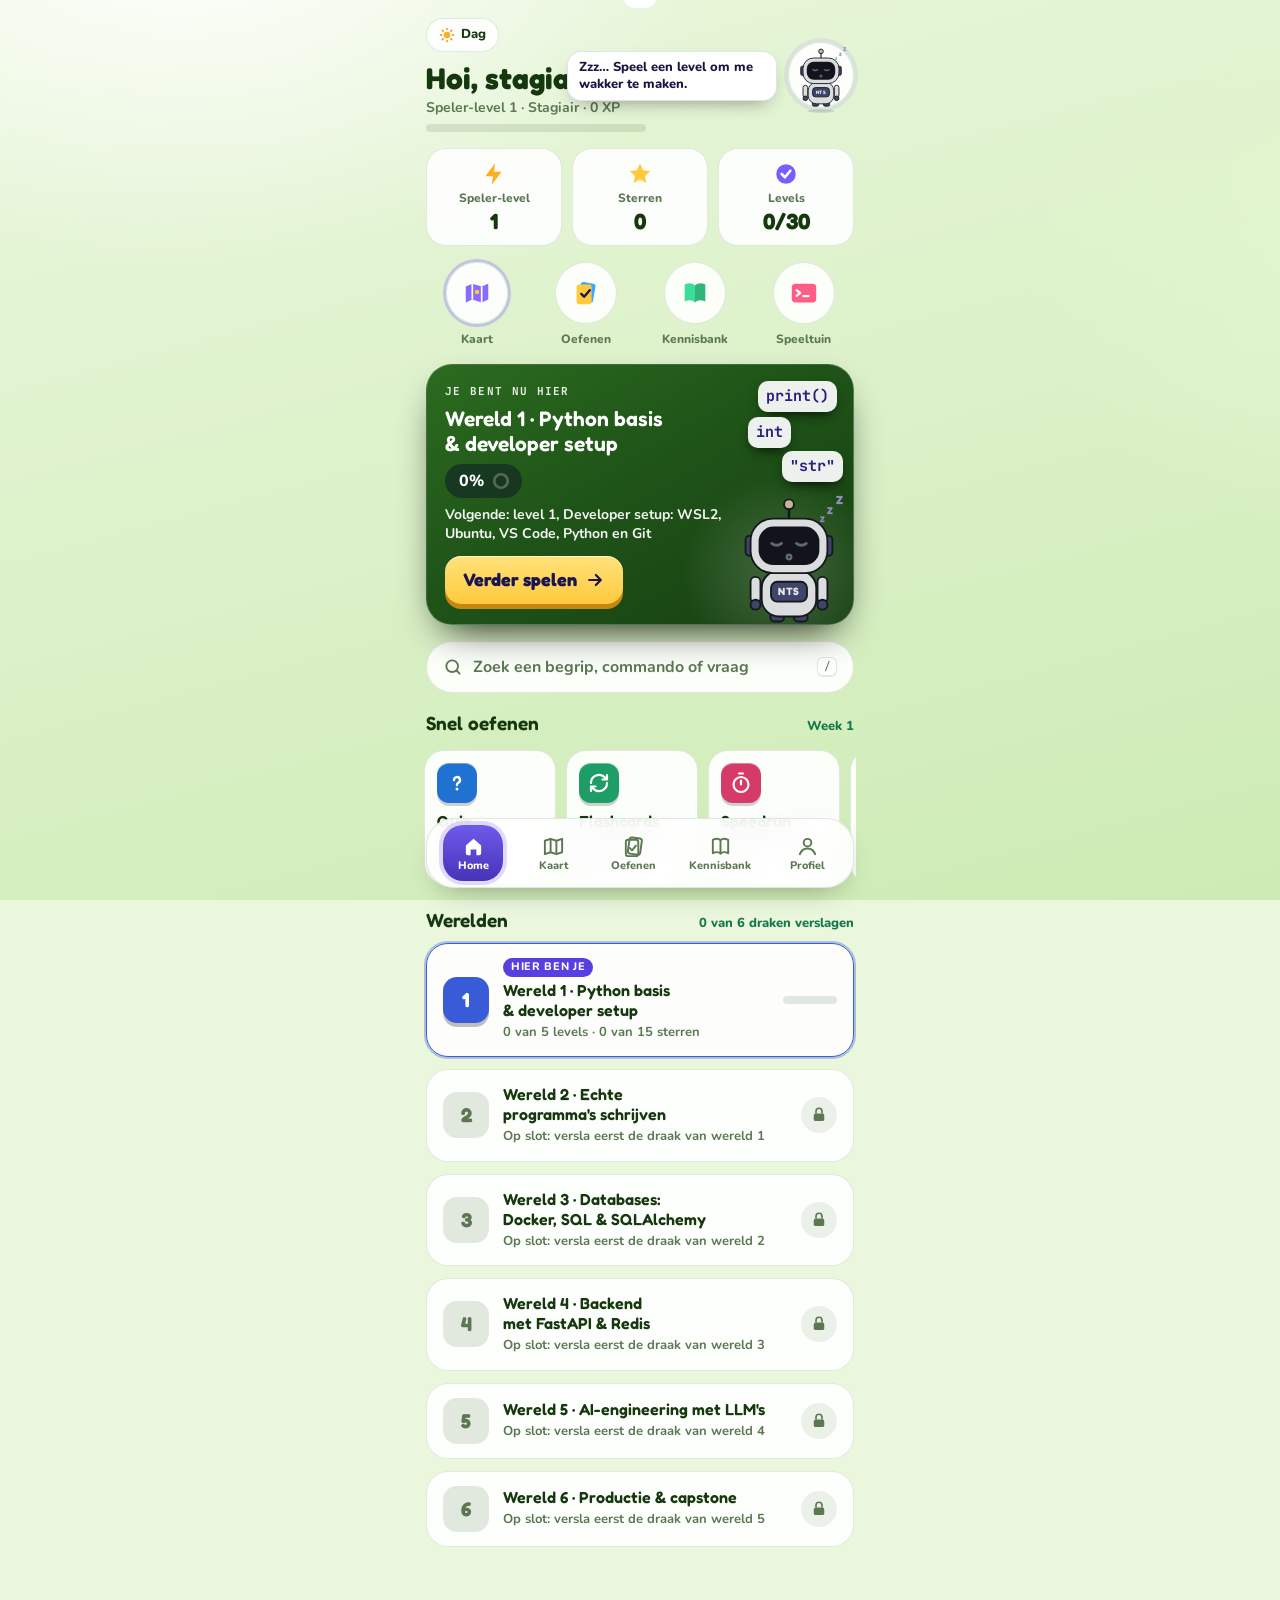
==== commit 2b532af0: "Build out Stampy learning experience Replaces placeholder screens with the full Stampy learning flow" ====
--- a/frontend/index.html
+++ b/frontend/index.html
@@ -39,76 +39,77 @@
 
     <!-- Quiz, speedrun, eindbaas, zwakke plekken en typen -->
     <section id="play" class="screen" hidden>
-      <div class="stage">
-        <div class="play-hud">
-          <button class="btn ghost" id="quitBtn" type="button" aria-label="Stoppen"><svg viewBox="0 0 24 24" fill="none" stroke="currentColor" stroke-width="2.4" stroke-linecap="round" aria-hidden="true"><path d="M6 6l12 12M18 6 6 18"/></svg><span class="btn-label">Stoppen</span></button>
-          <div class="grow">
-            <h1 class="mode-tag" id="modeTag">Quiz</h1>
-            <div class="bar" style="--hue:var(--accent);margin-top:4px"><i id="progFill" style="width:0%"></i></div>
-          </div>
-          <span class="hearts" id="hearts" hidden></span>
-          <span class="combo" id="combo" hidden>x2</span>
-          <span class="score" id="score">0</span>
-        </div>
-        <div class="bossbar" id="bossbar" hidden>
-          <div class="lbl"><span>Pager om 03:00 — productie-incident</span><span id="bossHpText">25 / 25</span></div>
-          <div class="bar"><i id="bossHp" style="width:100%"></i></div>
-        </div>
-        <!-- De timer loopt als dunne lijn over de bovenrand van de vraagkaart. -->
-        <div class="qwrap">
-          <div class="timer" id="timer" title="Tijd voor deze vraag"><i id="timerFill"></i></div>
-          <div class="card" id="qcard"></div>
-        </div>
+      <div class="topbar">
+        <button class="rbtn" id="quitBtn" type="button" aria-label="Stoppen"><svg viewBox="0 0 24 24" aria-hidden="true"><path d="M19 12H6M11 6l-6 6 6 6" stroke="#fff" stroke-width="2.6" fill="none" stroke-linecap="round" stroke-linejoin="round"/></svg></button>
+        <div class="grow play-mid">
+          <h1 class="mode-tag" id="modeTag">Quiz</h1>
+          <div class="pbar"><i id="progFill" style="width:0%"></i></div>
+        </div>
+        <div class="mascot right" id="playBot"></div>
+      </div>
+      <div class="play-stats">
+        <span class="hearts" id="hearts" hidden></span>
+        <span class="combo" id="combo" hidden>x2</span>
+        <span class="ptime" id="timeLeft" hidden></span>
+        <span class="pscore" title="Score"><svg viewBox="0 0 24 24" aria-hidden="true"><path d="M13 2L4 14h7l-1 8 9-12h-7z" fill="#FFB020"/></svg><b id="score">0</b><span class="sr-only"> punten</span></span>
+      </div>
+      <div class="bossbar" id="bossbar" hidden>
+        <div class="bossbar-top"><span class="pager-ic" aria-hidden="true">03:00</span><span class="grow">Pager om 03:00 <small>productie-incident</small></span><b id="bossHpText">25 / 25</b></div>
+        <div class="hpbar"><i id="bossHp" style="width:100%"></i></div>
+      </div>
+      <!-- De timer loopt als dunne lijn boven de vraag. -->
+      <div class="qwrap">
+        <div class="timer" id="timer" title="Tijd voor deze vraag"><i id="timerFill"></i></div>
+        <div class="qbox" id="qcard"></div>
       </div>
     </section>
 
     <!-- Flashcards -->
     <section id="cards" class="screen" hidden>
-      <div class="stage">
-        <div class="play-hud">
-          <button class="btn ghost" id="fcQuit" type="button" aria-label="Stoppen"><svg viewBox="0 0 24 24" fill="none" stroke="currentColor" stroke-width="2.4" stroke-linecap="round" aria-hidden="true"><path d="M6 6l12 12M18 6 6 18"/></svg><span class="btn-label">Stoppen</span></button>
-          <div class="grow">
-            <h1 class="mode-tag" id="fcTag">Flashcards</h1>
-            <div class="bar" style="--hue:var(--good);margin-top:4px"><i id="fcProg" style="width:0%"></i></div>
-          </div>
-          <span class="pill" id="fcCount">0 / 0</span>
-        </div>
-        <div class="fc-wrap" id="fcWrap">
-          <div class="fc" id="fc" tabindex="0" role="button" aria-describedby="fcHint">
-            <div class="face front">
-              <span class="chip" id="fcChip">Week 1</span>
-              <h2 id="fcFront"></h2>
-              <span class="hint flip-hint" id="fcHint"><svg viewBox="0 0 24 24" fill="none" stroke="currentColor" stroke-width="2" stroke-linecap="round" stroke-linejoin="round" aria-hidden="true"><path d="M21 12a9 9 0 0 1-15.5 6.2L3 16"/><path d="M3 12a9 9 0 0 1 15.5-6.2L21 8"/><path d="M21 3v5h-5M3 21v-5h5"/></svg><span class="kbd">Klik of spatie om om te draaien</span><span class="touch-only">Tik om om te draaien</span></span>
-            </div>
-            <div class="face back" aria-hidden="true">
-              <span class="chip">Antwoord</span>
-              <p id="fcBack"></p>
-              <p class="jipcard" id="fcJip" hidden></p>
-            </div>
-          </div>
-        </div>
-        <div class="fc-foot" id="fcFoot" hidden>
-          <button class="btn no lg" id="fcNo" type="button">Nog niet<span class="kbd"> (1)</span></button>
-          <button class="btn yes lg" id="fcYes" type="button">Zit erin<span class="kbd"> (2)</span></button>
-          <span class="hint touch-only">Of veeg: naar links is nog niet, naar rechts is zit erin.</span>
-        </div>
+      <div class="topbar">
+        <button class="rbtn" id="fcQuit" type="button" aria-label="Stoppen"><svg viewBox="0 0 24 24" aria-hidden="true"><path d="M19 12H6M11 6l-6 6 6 6" stroke="#fff" stroke-width="2.6" fill="none" stroke-linecap="round" stroke-linejoin="round"/></svg></button>
+        <div class="grow play-mid">
+          <div class="play-line"><h1 class="mode-tag" id="fcTag">Flashcards</h1><span class="fc-count" id="fcCount">0 / 0</span></div>
+          <div class="pbar"><i id="fcProg" style="width:0%"></i></div>
+        </div>
+        <div class="mascot right" id="fcBot"></div>
+      </div>
+      <div class="fc-wrap" id="fcWrap">
+        <div class="fc" id="fc" tabindex="0" role="button" aria-describedby="fcHint">
+          <div class="face front">
+            <span class="wchip" id="fcChip">Week 1</span>
+            <h2 id="fcFront"></h2>
+            <span class="flip-hint" id="fcHint"><svg viewBox="0 0 24 24" fill="none" stroke="currentColor" stroke-width="2" stroke-linecap="round" stroke-linejoin="round" aria-hidden="true"><path d="M21 12a9 9 0 0 1-15.5 6.2L3 16"/><path d="M3 12a9 9 0 0 1 15.5-6.2L21 8"/><path d="M21 3v5h-5M3 21v-5h5"/></svg><span class="kbd">Klik of spatie om om te draaien</span><span class="touch-only">Tik om om te draaien</span></span>
+          </div>
+          <div class="face back" aria-hidden="true">
+            <span class="wchip">Antwoord</span>
+            <p id="fcBack"></p>
+            <p class="fc-simple" id="fcJip" hidden></p>
+          </div>
+        </div>
+      </div>
+      <div class="fc-foot" id="fcFoot" hidden>
+        <button class="tile rate-no" id="fcNo" type="button"><span class="tkey" aria-hidden="true">1</span>Nog niet</button>
+        <button class="tile rate-yes" id="fcYes" type="button"><span class="tkey" aria-hidden="true">2</span>Zit erin</button>
+        <p class="hint touch-only">Of veeg: naar links is nog niet, naar rechts is zit erin.</p>
       </div>
     </section>
 
     <!-- Opzoeken: alle vragen, uitleg en flashcards -->
     <section id="search" class="screen" hidden>
       <div class="search-page">
-        <div class="search-head">
-          <button class="btn ghost" id="searchBack" type="button" aria-label="Terug naar het overzicht"><svg viewBox="0 0 24 24" fill="none" stroke="currentColor" stroke-width="2.4" stroke-linecap="round" stroke-linejoin="round" aria-hidden="true"><path d="M15 6l-6 6 6 6"/></svg><span class="btn-label">Overzicht</span></button>
-          <div>
+        <div class="topbar search-head">
+          <button class="rbtn" id="searchBack" type="button" aria-label="Terug"><svg viewBox="0 0 24 24" aria-hidden="true"><path d="M19 12H6M11 6l-6 6 6 6" stroke="#fff" stroke-width="2.6" fill="none" stroke-linecap="round" stroke-linejoin="round"/></svg></button>
+          <div class="grow">
             <h1>Opzoeken</h1>
-            <p>Alle vragen, antwoorden, uitleg en flashcards van de zes weken.</p>
-          </div>
+            <p>Alle vragen, antwoorden, uitleg en flashcards, plus de kennisbank.</p>
+          </div>
+          <div class="mascot right" id="searchBot"></div>
         </div>
         <form class="searchbar" id="searchForm" role="search">
-          <svg viewBox="0 0 24 24" fill="none" stroke="currentColor" stroke-width="2.2" stroke-linecap="round" stroke-linejoin="round" aria-hidden="true"><circle cx="11" cy="11" r="7"/><path d="m20 20-3.5-3.5"/></svg>
+          <svg viewBox="0 0 24 24" fill="none" stroke="currentColor" stroke-width="2.4" stroke-linecap="round" stroke-linejoin="round" aria-hidden="true"><circle cx="11" cy="11" r="7"/><path d="m20 20-3.5-3.5"/></svg>
           <input id="searchIn" type="search" autocomplete="off" spellcheck="false" enterkeyhint="search" placeholder="Zoek op begrip, commando of foutmelding…" aria-label="Zoekterm">
-          <button class="clear" id="searchClear" type="button" aria-label="Zoekterm wissen" hidden><svg viewBox="0 0 24 24" fill="none" stroke="currentColor" stroke-width="2.4" stroke-linecap="round" aria-hidden="true"><path d="M6 6l12 12M18 6 6 18"/></svg></button>
+          <button class="clear" id="searchClear" type="button" aria-label="Zoekterm wissen" hidden><svg viewBox="0 0 24 24" fill="none" stroke="currentColor" stroke-width="2.6" stroke-linecap="round" aria-hidden="true"><path d="M6 6l12 12M18 6 6 18"/></svg></button>
         </form>
         <div class="search-filters">
           <div class="seg" id="searchKinds" role="radiogroup" aria-label="Soort"></div>
@@ -119,16 +120,23 @@
       </div>
     </section>
 
-    <!-- Kennisbank: lessen, naslag en begrippen, met een zijbalk zoals W3Schools -->
-    <section id="kb" class="screen" hidden>
-      <div class="kb-layout">
+    <!-- Kennisbank: lessen, naslag en begrippen. Zijbalk (op mobiel een lade), leeskolom en "Op deze pagina". -->
+    <section id="kb" class="screen" aria-label="Kennisbank" hidden>
+      <div class="kb-layout" id="kbLayout">
         <aside class="kb-side" id="kbSide" aria-label="Onderwerpen">
+          <div class="kb-side-head">
+            <span class="kb-side-title">Onderwerpen</span>
+            <button class="kb-close" id="kbClose" type="button" aria-label="Onderwerpen sluiten"><svg viewBox="0 0 24 24" fill="none" stroke="currentColor" stroke-width="2.6" stroke-linecap="round" aria-hidden="true"><path d="M6 6l12 12M18 6 6 18"/></svg></button>
+          </div>
           <label class="kb-filter"><svg viewBox="0 0 24 24" fill="none" stroke="currentColor" stroke-width="2.2" stroke-linecap="round" stroke-linejoin="round" aria-hidden="true"><circle cx="11" cy="11" r="7"/><path d="m20 20-3.5-3.5"/></svg><input id="kbFilter" type="search" placeholder="Filter onderwerpen" aria-label="Filter onderwerpen" autocomplete="off"></label>
           <nav id="kbNav" aria-label="Kennisbank"></nav>
         </aside>
         <div class="kb-backdrop" id="kbBackdrop" hidden></div>
         <div class="kb-body">
-          <button class="btn kb-menu-btn" id="kbMenuBtn" type="button" aria-expanded="false" aria-controls="kbSide"><svg viewBox="0 0 24 24" fill="none" stroke="currentColor" stroke-width="2.2" stroke-linecap="round" aria-hidden="true"><path d="M4 7h16M4 12h16M4 17h10"/></svg><span>Onderwerpen</span></button>
+          <div class="kb-bar">
+            <button class="kb-menu-btn" id="kbMenuBtn" type="button" aria-expanded="false" aria-controls="kbSide"><svg viewBox="0 0 24 24" fill="none" stroke="currentColor" stroke-width="2.4" stroke-linecap="round" aria-hidden="true"><path d="M4 7h16M4 12h16M4 17h10"/></svg><span>Onderwerpen</span></button>
+            <button class="kb-bar-search" type="button" data-kb-search><svg viewBox="0 0 24 24" fill="none" stroke="currentColor" stroke-width="2.4" stroke-linecap="round" stroke-linejoin="round" aria-hidden="true"><circle cx="11" cy="11" r="7"/><path d="m20 20-3.5-3.5"/></svg><span>Zoeken</span></button>
+          </div>
           <article class="kb-main" id="kbMain"></article>
         </div>
         <aside class="kb-toc" id="kbToc" aria-label="Op deze pagina"></aside>
@@ -137,7 +145,7 @@
 
     <!-- Resultaat na een ronde -->
     <section id="result" class="screen" hidden>
-      <div class="stage" id="resBody"></div>
+      <div class="res" id="resBody"></div>
     </section>
 </div>
 
@@ -153,11 +161,12 @@
 
 <dialog class="dialog" id="confirmDialog" aria-labelledby="dlgTitle" aria-describedby="dlgText">
   <form method="dialog">
+    <div class="dlg-bot" id="dlgBot"></div>
     <h2 id="dlgTitle"></h2>
     <p id="dlgText"></p>
     <div class="dlg-btns">
-      <button class="btn lg" id="dlgCancel" value="cancel" type="submit"></button>
-      <button class="btn lg primary" id="dlgOk" value="ok" type="submit"></button>
+      <button class="dlg-btn" id="dlgCancel" value="cancel" type="submit"></button>
+      <button class="dlg-btn ok" id="dlgOk" value="ok" type="submit"></button>
     </div>
   </form>
 </dialog>
--- a/frontend/css/app.css
+++ b/frontend/css/app.css
@@ -321,3 +321,7 @@
 .sheet .sheet-more p{margin-top:6px;font-size:14px;opacity:.9}
 .sheet .sheet-les{color:#fff;font-weight:800;font-size:14px;text-decoration:underline;text-underline-offset:3px}
 .sheet .cta{margin-top:4px}
+
+.pcard{border-radius:22px;padding:18px;background:var(--glass2);border:1px solid var(--stroke);min-height:70px}
+.pcard-back{font-size:17px;line-height:1.55}
+.pcard-back code{font-family:var(--f-mono);font-size:.9em;background:var(--chipbg);padding:1px 6px;border-radius:7px}
--- a/frontend/css/practice.css
+++ b/frontend/css/practice.css
@@ -1,567 +1,509 @@
-/* Componenten: knoppen, tickets, vraagkaart, feedback, flashcards, resultaten en dialoog. */
-
-/* ---------- kleine bouwstenen ---------- */
-.pill {
-  font-size: 12.5px; font-weight: 700; padding: 4px 9px; border: 1px solid var(--line); border-radius: var(--r-sm);
-  white-space: nowrap; font-variant-numeric: tabular-nums; background: var(--surface); box-shadow: var(--shadow-sm);
-}
-.iconbtn {
-  display: inline-flex; align-items: center; gap: 6px; min-height: 34px; min-width: 34px; justify-content: center;
-  border: 1px solid var(--line); background: var(--surface); border-radius: var(--r-md); padding: 4px 10px;
-  font-size: 13px; font-weight: 700; box-shadow: var(--shadow-sm);
-  transition: border-color var(--dur) var(--ease-out), background var(--dur) var(--ease-out), transform var(--dur) var(--ease-out);
-}
-.iconbtn:hover { border-color: var(--line-strong); background: var(--sunk); }
-.iconbtn:active { transform: scale(.96); }
-.iconbtn svg { width: 16px; height: 16px; flex: none; }
-.iconbtn .chev { width: 13px; height: 13px; margin-left: -2px; opacity: .6; transition: transform var(--dur-slow) var(--ease-out); }
-.iconbtn[aria-expanded="true"] { border-color: var(--accent); }
-.iconbtn[aria-expanded="true"] .chev { transform: rotate(180deg); }
-
-/* Uitklapmenu voor het thema. */
-.menu-wrap { position: relative; }
-.menu {
-  position: absolute; right: 0; top: calc(100% + 8px); z-index: 30; width: 264px;
-  display: grid; gap: 2px; padding: 6px;
-  background: var(--surface); border: 1px solid var(--line); border-radius: var(--r-lg); box-shadow: var(--shadow-lg);
-  transform-origin: top right; animation: menu-in .18s var(--ease-out);
-}
-@keyframes menu-in { from { opacity: 0; transform: translateY(-6px) scale(.96); } }
-.menu-item {
-  display: flex; align-items: center; gap: 12px; width: 100%; padding: 9px 10px; text-align: left;
-  border: 0; border-radius: var(--r-sm); background: transparent; transition: background var(--dur) var(--ease-out);
-}
-.menu-item > svg:first-child {
-  width: 30px; height: 30px; padding: 7px; flex: none; border-radius: var(--r-sm);
-  background: var(--sunk); border: 1px solid var(--line); color: var(--muted);
-}
-.menu-item:hover, .menu-item:focus-visible { background: var(--sunk); outline: none; }
-.menu-text { display: grid; line-height: 1.25; min-width: 0; }
-.menu-text b { font-size: 14px; }
-.menu-text small { font-size: 12px; color: var(--muted); }
-.menu-item .check {
-  width: 16px; height: 16px; margin-left: auto; flex: none; color: var(--accent);
-  opacity: 0; transform: scale(.6); transition: opacity var(--dur) var(--ease-out), transform var(--dur-slow) var(--ease-out);
-}
-.menu-item[aria-checked="true"] { background: color-mix(in srgb, var(--accent) 9%, transparent); }
-.menu-item[aria-checked="true"] > svg:first-child {
-  color: var(--accent); border-color: color-mix(in srgb, var(--accent) 40%, transparent); background: var(--surface);
-}
-.menu-item[aria-checked="true"] .check { opacity: 1; transform: none; }
-@media (hover: none) and (pointer: coarse) { .iconbtn { min-height: 44px; min-width: 44px; } }
-
-/* Voortgangsbalken: effen kleur, die zich bij het laden één keer vult. */
-.bar {
-  height: 6px; border-radius: 99px; overflow: hidden;
-  background: var(--line);
-}
-.bar i, .xpbar i, .timer i {
-  position: relative; display: block; height: 100%; border-radius: 99px; overflow: hidden;
-  transform-origin: left center;
-}
-.bar i {
-  background: var(--hue);
-  transition: width .9s var(--ease-out);
-  animation: bar-grow 1.1s var(--ease-out) backwards;
-}
-@keyframes bar-grow { from { transform: scaleX(0); } }
+/* Oefenen in de Stampy-stijl: het oefen-overzicht, de spelschermen (quiz, speedrun, typen,
+   zwakke plekken, eindbaas), flashcards, het resultaat, zoeken en de bevestigingsdialoog.
+   Ook de gedeelde kleine bouwstenen (.btn, .chip, .hint, .lbl) staan hier; de kennisbank gebruikt ze ook.
+   Alleen tokens uit app.css, plus een paar eigen tokens hieronder. */
+
+:root {
+  --soft: #3F5A38;          /* hulptekst direct op de achtergrond (donkerder dan --muted, voor contrast) */
+  --wc-k: 80%;              /* hoeveel wereldkleur in een vol gekleurd vlak (de rest is zwart) */
+  --wc-on: #FFFFFF;         /* tekst op een vol gekleurd wereldvlak */
+  --focus-ring: #1F5FB8;
+  --ok-1: #188552; --ok-2: #0F6640; --ok-sh: #0A4A2E;   /* goed: donker genoeg voor witte tekst */
+  --no-1: #D63A5B; --no-2: #A82444; --no-sh: #6E1530;   /* fout */
+  --half-1: #B9770E; --half-2: #8A5508; --half-sh: #5A3804;
+  --pri-1: #6D5BEA; --pri-2: #4733B8; --pri-sh: #2E2080;
+}
+@media (prefers-color-scheme: dark) { :root:not([data-theme="light"]) {
+  --soft: #CFCBF5; --wc-k: 100%; --wc-on: #14173A; --focus-ring: #FFC93D;
+} }
+:root[data-theme="dark"] { --soft: #CFCBF5; --wc-k: 100%; --wc-on: #14173A; --focus-ring: #FFC93D; }
+
+/* Focus op deze schermen: een ring die op zowel de lichte weide als de nacht goed opvalt. */
+.hub :focus-visible, #play :focus-visible, #cards :focus-visible, #result :focus-visible,
+#search :focus-visible, .dialog :focus-visible { outline: 3px solid var(--focus-ring); outline-offset: 3px; }
+
+@keyframes rise { from { opacity: 0; transform: translateY(8px); } }
+.shake { animation: shake .35s; }
+
+/* ================= gedeelde bouwstenen ================= */
+.btn {
+  display: inline-flex; align-items: center; justify-content: center; gap: 6px;
+  min-height: 40px; padding: 8px 16px; border-radius: 14px; text-decoration: none;
+  font-family: var(--f-display); font-weight: 600; font-size: 15px; line-height: 1.15; color: var(--ink);
+  background: var(--glass2); border: 1px solid var(--stroke); box-shadow: 0 4px 0 var(--tile-d);
+  transition: transform .1s, box-shadow .1s, background .15s;
+}
+.btn:hover { transform: translateY(-1px); box-shadow: 0 5px 0 var(--tile-d); }
+.btn:active { transform: translateY(3px); box-shadow: 0 1px 0 var(--tile-d); }
+.btn svg { width: 16px; height: 16px; flex: none; }
+.btn.primary { color: #fff; border-color: transparent; background: linear-gradient(180deg, var(--pri-1), var(--pri-2)); box-shadow: 0 4px 0 var(--pri-sh); }
+.btn.primary:hover { box-shadow: 0 5px 0 var(--pri-sh); }
+.btn.primary:active { box-shadow: 0 1px 0 var(--pri-sh); }
+.btn.sm { min-height: 34px; padding: 5px 12px; font-size: 14px; border-radius: 12px; }
+.btn.lg { min-height: 50px; padding: 10px 22px; font-size: 17px; border-radius: 16px; }
+.btn.ghost { background: transparent; border-color: transparent; box-shadow: none; color: var(--muted); }
+.btn.ghost:hover { background: var(--chipbg); color: var(--ink); }
+.btn.danger.primary { background: linear-gradient(180deg, var(--no-1), var(--no-2)); box-shadow: 0 4px 0 var(--no-sh); }
+@media (hover: none) and (pointer: coarse) { .btn { min-height: 44px; } }
+/* De kennisbank geeft zijn Run-knop een eigen kleur via --hue. */
+.cb-run-bar .btn.primary { background: var(--hue); }
 
 .chip {
-  font-size: 12px; font-weight: 700;
-  padding: 3px 8px; border-radius: var(--r-xs);
-  /* Tekst iets richting de inktkleur gemengd: genoeg contrast op de getinte achtergrond, in licht én donker. */
-  background: color-mix(in srgb, var(--hue, var(--accent)) 9%, transparent); color: color-mix(in srgb, var(--hue, var(--accent)) 82%, var(--ink));
-}
-.chip.retry { --hue: var(--bad); }
-.hint { font-size: 13px; color: var(--muted); }
-.lbl { display: inline-block; font-size: 12.5px; font-weight: 700; color: var(--muted); margin-bottom: 2px; }
-
-/* ---------- knoppen ---------- */
-.btn {
-  border-radius: var(--r-md); padding: 9px 14px; min-height: 40px; font-weight: 700; font-size: 14px;
-  border: 1.5px solid var(--line); background: transparent;
-  transition: border-color var(--dur) var(--ease-out), background var(--dur) var(--ease-out), transform var(--dur) var(--ease-out), box-shadow var(--dur) var(--ease-out), filter var(--dur) var(--ease-out);
-}
-.btn:hover { border-color: var(--hue, var(--accent)); background: var(--sunk); }
-.btn:active { transform: translateY(1px) scale(.98); }
-.btn.primary { background: var(--hue, var(--accent)); border-color: var(--hue, var(--accent)); color: var(--on-accent); }
-.btn.primary:hover { background: var(--hue, var(--accent)); filter: brightness(.93); }
-.btn.lg { padding: 12px 20px; font-size: 16px; }
-.btn.no { border-color: var(--bad); color: var(--bad); }
-.btn.yes { background: var(--good); border-color: var(--good); color: var(--on-accent); }
-.btn.danger { border-color: var(--bad); color: var(--bad); }
-.btn.danger.primary { background: var(--bad); color: #fff; }
-@media (hover: none) and (pointer: coarse) { .btn { min-height: 44px; } }
-/* Rustige knop voor acties die je zelden wilt, zoals stoppen. */
-.btn.ghost {
-  display: inline-flex; align-items: center; gap: 6px; padding-inline: 10px;
-  border-color: transparent; color: var(--muted);
-}
-.btn.ghost:hover { color: var(--ink); background: var(--sunk); border-color: var(--line); }
-.btn.ghost svg { width: 16px; height: 16px; flex: none; }
-@media (max-width: 480px) { .btn.ghost .btn-label { display: none; } }
-
-.weak {
-  margin-top: 14px; display: inline-flex; gap: 8px; align-items: center; min-height: 40px;
-  border: 1px solid color-mix(in srgb, var(--bad) 35%, transparent); color: var(--bad);
-  background: color-mix(in srgb, var(--bad) 8%, var(--surface)); border-radius: var(--r-md); box-shadow: var(--shadow-sm);
-  padding: 8px 14px; font-weight: 700; font-size: 14px;
-  transition: background var(--dur), border-color var(--dur), transform var(--dur);
-}
-.weak:hover:not([disabled]) { background: color-mix(in srgb, var(--bad) 14%, var(--surface)); border-color: var(--bad); }
-.weak:active:not([disabled]) { transform: scale(.98); }
-.weak svg { width: 16px; height: 16px; flex: none; }
-.weak b { display: inline-grid; place-items: center; min-width: 22px; height: 20px; padding-inline: 6px; margin-left: 2px; border-radius: 99px; background: var(--bad); color: #fff; font-size: 12px; }
-/* Niets te herhalen: een rustig label met een groen vinkje in plaats van een uitgeschakelde knop. */
-.weak[disabled] { cursor: default; color: var(--muted); background: var(--surface); border-color: var(--line); font-weight: 400; }
-.weak[disabled] svg { color: var(--good); }
-.notice { margin: 10px 0 0; font-size: 14px; color: var(--muted); border-left: 3px solid var(--gold); padding-left: 10px; }
-
-/* ---------- weektickets ---------- */
-.ticket {
-  --hue: var(--accent);
-  position: relative; overflow: hidden;
-  background: var(--surface-fill); border: 1px solid var(--line); border-radius: var(--r-lg); box-shadow: var(--shadow-sm);
-  padding: 18px; display: flex; flex-direction: column; gap: 12px; min-width: 0;
-  transition: transform var(--dur-slow) var(--ease-out), box-shadow var(--dur-slow) var(--ease-out), border-color var(--dur-slow) var(--ease-out);
-  animation: rise .6s var(--ease-out) backwards; animation-delay: calc(var(--i, 0) * 70ms);
-}
-/* Nog niet in beeld: wachten met binnenkomen (en met het vullen van de balk). */
-.ticket[data-reveal]:not(.in), .ticket[data-reveal]:not(.in) .bar i { animation: none; }
-.ticket[data-reveal]:not(.in) { opacity: 0; }
-/* Effen streep bovenaan in de kleur van de week, zoals een tabblad in een map. */
-.ticket:not(.boss)::before { content: ""; position: absolute; inset: 0 0 auto; height: 3px; background: var(--hue); }
-@media (hover: hover) {
-  .ticket:not(.boss):hover { border-color: var(--line-strong); box-shadow: var(--shadow-md); }
-}
-@keyframes rise { from { opacity: 0; transform: translateY(6px); } }
-/* De Quiz-knop per week: getint in de weekkleur in plaats van een fel blok. */
-.ticket:not(.boss) .btn.primary {
-  background: color-mix(in srgb, var(--hue) 12%, var(--surface)); border-color: color-mix(in srgb, var(--hue) 45%, var(--line));
-  color: color-mix(in srgb, var(--hue) 78%, var(--ink));
-}
-.ticket:not(.boss) .btn.primary:hover { background: color-mix(in srgb, var(--hue) 20%, var(--surface)); filter: none; }
-.t-top { display: flex; align-items: baseline; justify-content: space-between; gap: 8px; }
-.t-num { font-family: var(--f-mono); font-weight: 600; font-size: 30px; color: var(--hue); line-height: 1; }
-.t-lvl { font-size: 12.5px; color: var(--muted); font-weight: 700; }
-.ticket h3 { font-size: 21px; font-weight: 600; }
-.t-topics { color: var(--muted); font-size: 14px; margin: 0; min-height: 3em; }
-.mast { display: grid; gap: 5px; }
-.mast-row { display: flex; justify-content: space-between; flex-wrap: wrap; gap: 0 10px; font-size: 12px; color: var(--muted); font-variant-numeric: tabular-nums; }
-.t-stats { display: flex; flex-wrap: wrap; gap: 4px 14px; font-size: 12.5px; color: var(--muted); font-variant-numeric: tabular-nums; }
-.t-stats span { display: inline-flex; align-items: center; gap: 5px; }
-.t-stats svg { width: 14px; height: 14px; flex: none; opacity: .7; }
-.t-stats .t-rec { color: var(--gold); font-weight: 700; }
-.t-stats .t-rec svg { opacity: 1; }
-.t-btns { display: grid; grid-template-columns: 1fr 1fr; gap: 8px; margin-top: auto; }
-@media (max-width: 620px) {
-  .ticket { padding: 16px; }
-  .t-topics { min-height: 0; }
-}
-
-/* Eindbaas: in beide thema's een effen donker incidentpaneel met een rode rand links. */
-.boss {
-  --b-red: #FF6B6B; --b-ink: #EFEFF1; --b-muted: #A9ABB3; --b-line: rgb(255 255 255 / .16);
-  --surface: #1B1C20;
-  grid-column: 1 / -1; color: var(--b-ink); border-color: #2C2E34; border-left: 4px solid var(--b-red);
-  background: #1B1C20;
-  box-shadow: var(--shadow-md);
-  display: grid; grid-template-columns: minmax(0, 1fr) auto; gap: 18px; align-items: center; padding: 26px;
-}
-.boss .t-lvl { color: var(--b-red); }
-.boss h3 { font-size: clamp(26px, 4vw, 38px); font-weight: 800; }
-.boss p { margin: 6px 0 0; color: var(--b-muted); max-width: 60ch; }
-.boss .t-btns { display: flex; flex-wrap: wrap; }
-.boss .btn { --hue: #fff; border-color: var(--b-line); color: var(--b-ink); }
-.boss .btn:hover { border-color: rgb(255 255 255 / .4); }
-.boss .btn.primary { --hue: var(--b-red); color: #fff; }
-.boss .bar { --hue: var(--b-red); background: rgb(255 255 255 / .1); }
-.boss .mast-row { color: var(--b-muted); }
+  display: inline-flex; align-items: center; font-size: 12px; font-weight: 800; padding: 3px 10px; border-radius: 99px;
+  background: color-mix(in srgb, var(--hue, var(--accent)) 14%, transparent);
+  color: color-mix(in srgb, var(--hue, var(--accent)) 70%, var(--ink));
+}
+.hint { font-size: 13px; color: var(--soft); }
+.lbl { display: inline-block; font-size: 12px; font-weight: 800; letter-spacing: .06em; text-transform: uppercase; color: var(--muted); margin-bottom: 2px; }
+
+/* Wereldchip: klein label in de kleur van een week (--wc). */
+.wchip {
+  display: inline-flex; align-items: center; font-size: 12px; font-weight: 800; padding: 3px 10px; border-radius: 99px; white-space: nowrap;
+  background: color-mix(in srgb, var(--wc, var(--accent)) 15%, transparent);
+  color: color-mix(in srgb, var(--wc, var(--accent)) 68%, var(--ink));
+}
+.wchip.retry { --wc: var(--red-d); }
+
+/* Gekleurd icoonblokje (zoals in het ontwerp bij "Snel oefenen"). */
+.qi {
+  width: 44px; height: 44px; flex: none; border-radius: 14px; display: grid; place-items: center;
+  background: var(--qc, var(--violet)); box-shadow: 0 3px 0 rgba(0, 0, 0, .18), inset 0 1px 0 rgba(255, 255, 255, .35);
+}
+.qi svg { width: 24px; height: 24px; }
+
+/* Goed / fout / bijna als dikke tegels met witte tekst (donker genoeg voor contrast). */
+.tile.rate-yes, .qbox .tile.ok { color: #fff; background: linear-gradient(180deg, var(--ok-1), var(--ok-2)); box-shadow: 0 7px 0 var(--ok-sh); }
+.tile.rate-no, .qbox .tile.no { color: #fff; background: linear-gradient(180deg, var(--no-1), var(--no-2)); box-shadow: 0 7px 0 var(--no-sh); }
+.tile.rate-half { color: #fff; background: linear-gradient(180deg, var(--half-1), var(--half-2)); box-shadow: 0 7px 0 var(--half-sh); }
+.tile.rate-yes:hover { box-shadow: 0 9px 0 var(--ok-sh); }
+.tile.rate-no:hover { box-shadow: 0 9px 0 var(--no-sh); }
+.tile.rate-half:hover { box-shadow: 0 9px 0 var(--half-sh); }
+.tile.rate-yes:active, .tile.rate-no:active, .tile.rate-half:active { box-shadow: 0 2px 0 rgba(0, 0, 0, .35); }
+.tile .tkey { color: inherit; }
+
+/* ================= oefen-overzicht ================= */
+.hub { display: flex; flex-direction: column; gap: 16px; }
+.hub-head { display: flex; align-items: center; gap: 12px; }
+.hub-head h1 { font-size: 34px; font-weight: 700; }
+.hub-head p { margin: 4px 0 0; color: var(--soft); font-weight: 700; font-size: 14px; max-width: 46ch; }
+.hub .sechead { margin-top: 6px; gap: 10px; flex-wrap: wrap; }
+.hub .sechead span { color: var(--soft); }
+
+/* Stampy's tip: een tekstballon met een puntje naar Stampy rechtsboven. */
+.hub-tip {
+  position: relative; margin-top: -4px; padding: 12px 16px; border-radius: 20px 8px 20px 20px;
+  background: var(--glass2); border: 1px solid var(--stroke); box-shadow: 0 8px 20px -14px rgba(0, 0, 0, .4);
+}
+.hub-tip::before {
+  content: ""; position: absolute; right: 25px; top: -9px; width: 16px; height: 16px; transform: rotate(45deg);
+  background: inherit; border-left: 1px solid var(--stroke); border-top: 1px solid var(--stroke);
+  clip-path: polygon(0 0, 100% 0, 0 100%);
+}
+.hub-tip b { display: block; font-family: var(--f-display); font-weight: 600; font-size: 13px; color: color-mix(in srgb, var(--violet) 70%, var(--ink)); }
+.hub-tip p { margin: 2px 0 0; font-weight: 700; font-size: 15px; line-height: 1.4; }
+
+/* Weekkiezer in wereldkleuren. */
+.wchips { display: flex; flex-wrap: wrap; gap: 8px; }
+.wchip-btn {
+  min-height: 42px; min-width: 52px; padding: 6px 16px; border-radius: 99px;
+  font-family: var(--f-display); font-weight: 600; font-size: 16px;
+  background: var(--glass2); border: 1px solid var(--stroke); box-shadow: 0 3px 0 var(--tile-d);
+  color: color-mix(in srgb, var(--wc) 70%, var(--ink));
+  transition: transform .1s, box-shadow .1s, background .15s;
+}
+.wchip-btn:hover { transform: translateY(-1px); }
+.wchip-btn:active { transform: translateY(2px); box-shadow: 0 1px 0 var(--tile-d); }
+.wchip-btn[aria-pressed="true"] {
+  color: var(--wc-on); border-color: transparent;
+  background: color-mix(in srgb, var(--wc) var(--wc-k), #000);
+  box-shadow: 0 3px 0 color-mix(in srgb, var(--wc) 45%, #000);
+}
+
+/* De gekozen week. */
+.wk {
+  position: relative; overflow: hidden; display: grid; gap: 14px; padding: 18px 16px 16px;
+  border-radius: 24px; background: var(--glass); border: 1px solid var(--stroke); backdrop-filter: blur(10px);
+  animation: rise .35s var(--ease-out);
+}
+.wk::before { content: ""; position: absolute; inset: 0 0 auto; height: 5px; background: var(--wc); }
+.wk-top { display: flex; align-items: center; gap: 14px; }
+.wk-num {
+  width: 54px; height: 54px; flex: none; border-radius: 16px; display: grid; place-items: center;
+  font-family: var(--f-display); font-weight: 700; font-size: 24px; color: var(--wc-on);
+  background: color-mix(in srgb, var(--wc) var(--wc-k), #000); box-shadow: 0 4px 0 rgba(0, 0, 0, .25);
+}
+.wk h2 { font-size: 21px; font-weight: 600; }
+.wk-top p { margin: 3px 0 0; color: var(--muted); font-weight: 700; font-size: 13px; line-height: 1.35; }
+.wk-mast { display: grid; gap: 6px; }
+.wk-row { display: flex; justify-content: space-between; font-weight: 800; font-size: 14px; }
+.wk-row b { font-family: var(--f-display); font-size: 17px; font-variant-numeric: tabular-nums; }
+.wk-bar { flex: none; }
+.wk-bar i { background: linear-gradient(90deg, color-mix(in srgb, var(--wc) 85%, #000), color-mix(in srgb, var(--wc) 55%, #fff)); }
+.wk-mast small { color: var(--muted); font-weight: 700; font-size: 12.5px; }
+.wk-map {
+  display: flex; align-items: center; gap: 10px; padding: 10px 12px; border-radius: 14px; margin: 0;
+  background: var(--chipbg); color: var(--ink); font-size: 13.5px; font-weight: 800; line-height: 1.35; text-decoration: none;
+}
+.wk-map svg { width: 18px; height: 18px; flex: none; color: color-mix(in srgb, var(--wc) 70%, var(--ink)); }
+a.wk-map:hover { background: color-mix(in srgb, var(--wc) 14%, transparent); }
+.wk-go { margin-left: auto; white-space: nowrap; color: var(--link); }
+.wk-map.locked { font-weight: 700; }
+.wk-map.locked svg { color: var(--muted); }
+
+/* De vier manieren van oefenen: dikke kaarten met een gekleurd icoon. */
+.modes { display: grid; grid-template-columns: repeat(2, minmax(0, 1fr)); gap: 12px; }
+@media (min-width: 640px) { .modes { grid-template-columns: repeat(4, minmax(0, 1fr)); } }
+.mode, .game {
+  display: grid; gap: 6px; align-content: start; justify-items: start; text-align: left; padding: 14px;
+  border-radius: 22px; background: var(--glass2); border: 1px solid var(--stroke); box-shadow: 0 6px 0 var(--tile-d);
+  color: var(--ink); transition: transform .12s, box-shadow .12s;
+  animation: rise .45s var(--ease-out) backwards; animation-delay: calc(var(--i, 0) * 50ms);
+}
+.mode:hover, .game:hover { transform: translateY(-3px); box-shadow: 0 9px 0 var(--tile-d); }
+.mode:active, .game:active { transform: translateY(4px); box-shadow: 0 2px 0 var(--tile-d); }
+.mode .qi { margin-bottom: 2px; }
+.mode b, .game b { font-family: var(--f-display); font-size: 18px; font-weight: 600; line-height: 1.15; }
+.mode small, .game small { color: var(--muted); font-weight: 700; font-size: 12.5px; line-height: 1.3; }
+.mode-mast { display: grid; gap: 4px; width: 100%; margin-top: 4px; color: var(--muted); font-size: 12px; font-weight: 800; }
+.pbar.thin { flex: none; height: 8px; }
+.mode .pbar i { background: var(--qc); }
+.mode-rec { display: flex; align-items: center; gap: 5px; color: var(--warn); font-size: 12px; font-weight: 800; }
+.mode-rec svg { width: 14px; height: 14px; flex: none; }
+.mode-rec span:only-child { color: var(--muted); }
+
+/* Zwakke plekken en de extra's (speeltuin, zoeken) als brede rijen. */
+.weak, .hub-tool {
+  display: flex; align-items: center; gap: 12px; width: 100%; text-align: left; padding: 12px 14px;
+  border-radius: 20px; background: var(--glass2); border: 1px solid var(--stroke); box-shadow: 0 5px 0 var(--tile-d);
+  color: var(--ink); text-decoration: none; transition: transform .12s, box-shadow .12s;
+}
+button.weak:hover, .hub-tool:hover { transform: translateY(-2px); box-shadow: 0 7px 0 var(--tile-d); }
+button.weak:active, .hub-tool:active { transform: translateY(3px); box-shadow: 0 2px 0 var(--tile-d); }
+.weak b, .hub-tool b { display: flex; align-items: center; gap: 8px; font-family: var(--f-display); font-size: 17px; font-weight: 600; }
+.weak small, .hub-tool small { display: block; color: var(--muted); font-weight: 700; font-size: 12.5px; line-height: 1.35; }
+.weak > svg, .hub-tool > svg { width: 20px; height: 20px; flex: none; color: var(--muted); }
+.weak-n {
+  display: inline-grid; place-items: center; min-width: 26px; height: 22px; padding-inline: 7px; border-radius: 99px;
+  background: var(--no-2); color: #fff; font-family: var(--f-body); font-size: 13px; font-weight: 800;
+}
+/* Niets te herhalen: rustig, zonder knop-schaduw. */
+.weak.calm { background: transparent; box-shadow: none; border: 1.5px dashed var(--stroke); }
+.weak.calm .qi { width: 36px; height: 36px; border-radius: 12px; }
+.weak.calm .qi svg { width: 20px; height: 20px; }
+.weak.calm b { font-size: 15px; }
+.hub-tools { display: grid; gap: 12px; }
+@media (min-width: 640px) { .hub-tools { grid-template-columns: 1fr 1fr; } }
+
+/* De eindbaas: Pager om 03:00. */
+.bosscard {
+  position: relative; overflow: hidden; display: flex; align-items: center; gap: 18px; padding: 20px;
+  border-radius: 26px; color: #fff; border: 1px solid rgba(255, 255, 255, .18);
+  background: radial-gradient(120% 140% at 0% 0%, #3B4FC9 0%, #2A2276 55%, #1A1450 100%);
+  box-shadow: 0 18px 40px -20px #000;
+}
+.bosscard::after { content: ""; position: absolute; right: -60px; bottom: -80px; width: 240px; height: 240px; border-radius: 50%; background: radial-gradient(circle, rgba(255, 92, 122, .28), transparent 65%); pointer-events: none; }
+.bosscard h3 { font-size: 24px; font-weight: 700; }
+.bosscard p { margin: 6px 0 0; color: #DCD9FF; font-size: 14.5px; line-height: 1.45; }
+.bosscard .boss-stats { font-family: var(--f-mono); font-size: 12px; font-weight: 700; color: #FFE27A; }
+.bosscard .cta { margin-top: 14px; position: relative; z-index: 1; }
+.hub .bosscard :focus-visible { outline-color: var(--gold); }
 .pager {
-  font-family: var(--f-mono); font-size: 46px; font-weight: 600; color: var(--b-red); line-height: 1; letter-spacing: -.02em;
-  padding: 14px 18px; border-radius: var(--r-md); border: 1px solid rgb(255 107 107 / .3); background: rgb(255 107 107 / .06);
-}
-@media (max-width: 620px) {
-  .boss { grid-template-columns: 1fr; padding: 18px; }
-  .boss .t-btns { display: grid; grid-template-columns: 1fr 1fr; }
-  .boss .t-btns .btn.lg { grid-column: 1 / -1; }
-  .pager { display: none; }
-}
-
-/* ---------- speel-HUD ---------- */
-.combo {
-  font-family: var(--f-mono); font-weight: 600; font-size: 13px; padding: 4px 10px; border-radius: 99px;
-  background: var(--gold); color: var(--bg); transition: transform var(--dur) var(--ease-out);
-}
-.combo.pop { animation: pop .35s; }
-@keyframes pop { 0% { transform: scale(1); } 40% { transform: scale(1.35) rotate(-4deg); } 100% { transform: scale(1); } }
-.hearts { font-size: 20px; color: var(--bad); letter-spacing: 2px; }
-.hearts .lost { color: var(--line); }
-.qwrap { position: relative; }
-.timer {
-  position: absolute; top: 0; left: 22px; right: 22px; z-index: 3; height: 3px; overflow: hidden;
-  border-radius: 0 0 3px 3px; background: color-mix(in srgb, var(--accent) 14%, transparent);
-}
-.timer i { width: 100%; background: var(--accent); }
-/* Bijna geen tijd meer: rood en pulserend. */
-.timer.low i {
-  background: var(--bad);
-  animation: timer-pulse .5s ease-in-out infinite alternate;
-}
-@keyframes timer-pulse { to { opacity: .55; } }
-.bossbar { margin-bottom: 14px; display: grid; gap: 4px; }
-.bossbar .lbl { display: flex; justify-content: space-between; font-size: 12px; color: var(--muted); font-variant-numeric: tabular-nums; }
-.bossbar .bar { --hue: var(--bad); height: 12px; }
-/* HP-balk met rustige diagonale strepen: herkenbaar als 'gezondheid', zonder beweging. */
-.bossbar .bar i {
-  background: repeating-linear-gradient(-45deg, rgb(255 255 255 / .16) 0 6px, transparent 6px 12px), var(--bad);
-}
-
-/* ---------- vraagkaart ---------- */
-.card {
-  background: var(--surface-fill); border: 1px solid var(--line); border-radius: var(--r-xl); padding: 24px; position: relative;
-  box-shadow: var(--shadow-md); transition: border-color var(--dur-slow);
-  scroll-margin-top: calc(var(--hud-h) + 12px);
-}
-@media (max-width: 480px) { .card { padding: 16px; border-radius: var(--r-lg); } }
-.q-meta { display: flex; gap: 8px; align-items: center; margin-bottom: 12px; flex-wrap: wrap; }
-.q-text { font-size: 21px; font-weight: 700; line-height: 1.35; margin: 0 0 14px; overflow-wrap: anywhere; }
-@media (max-width: 480px) { .q-text { font-size: 18px; } }
-pre.code {
-  background: var(--sunk); border: 1px solid var(--line); border-radius: var(--r-md); padding: 12px 14px;
-  overflow-x: auto; margin: 0 0 16px; line-height: 1.45; font-size: 14px;
-}
-
-.opts { display: grid; gap: 10px; }
-.opt {
-  display: flex; gap: 12px; align-items: center; text-align: left; min-height: 52px;
-  border: 1.5px solid var(--line); background: var(--surface); border-radius: var(--r-md); padding: 12px 14px;
-  transition: border-color var(--dur) var(--ease-out), transform var(--dur) var(--ease-out), background var(--dur) var(--ease-out), box-shadow var(--dur) var(--ease-out);
-}
-@media (hover: hover) {
-  /* De weekkleur van de vraag komt terug in de antwoordopties. */
-  .opt:hover:not([disabled]) {
-    border-color: var(--hue, var(--accent)); transform: translateX(3px);
-    background: color-mix(in srgb, var(--hue, var(--accent)) 5%, var(--surface)); box-shadow: var(--shadow-sm);
-  }
-  .opt:hover:not([disabled]) .k {
-    border-color: var(--hue, var(--accent)); background: var(--hue, var(--accent)); color: var(--surface);
-  }
-}
-.opt .k {
-  font-family: var(--f-mono); font-size: 12px; font-weight: 600; border: 1px solid var(--line); border-radius: var(--r-xs);
-  min-width: 24px; height: 24px; display: grid; place-items: center; flex: none; color: var(--muted);
-}
-.opt span:last-child { min-width: 0; overflow-wrap: anywhere; }
-.opt .k { transition: background var(--dur), border-color var(--dur), color var(--dur); }
-/* Geen doosje in een doosje: code in een optie krijgt geen eigen achtergrond. */
-.opt code { background: none; padding: 0; }
-.opt.correct { border-color: var(--good); background: color-mix(in srgb, var(--good) 13%, var(--surface)); }
-.opt.wrong { border-color: var(--bad); background: color-mix(in srgb, var(--bad) 12%, var(--surface)); }
-.opt.dim { opacity: .55; }
-.opt[disabled] { cursor: default; }
-.tf { grid-template-columns: 1fr 1fr; }
-.tf .opt { justify-content: center; font-size: 18px; font-weight: 700; padding: 16px; }
-
-/* Typvragen: één regel (input) of een korte zin (textarea). */
-.typein { display: flex; gap: 10px; flex-wrap: wrap; }
-.typein input, .typein textarea {
-  flex: 1 1 220px; min-width: 0; font-family: var(--f-mono); font-size: 16px; padding: 12px 14px;
-  border-radius: var(--r-md); border: 1.5px solid var(--line); background: var(--sunk); color: var(--ink);
-}
-.typein textarea { font-family: var(--f-body); flex-basis: 100%; resize: vertical; min-height: 92px; line-height: 1.45; }
-.typein input.correct, .typein textarea.correct { border-color: var(--good); }
-.typein input.wrong, .typein textarea.wrong { border-color: var(--bad); }
-.typein .btn { flex: none; }
-@media (max-width: 480px) { .typein .btn { flex: 1 1 100%; } }
-.typein-hint { margin: 8px 0 0; }
-
-.shake { animation: shake .4s; }
-@keyframes shake { 15%, 55% { transform: translateX(-8px); } 35%, 75% { transform: translateX(8px); } 90% { transform: translateX(-3px); } }
-
-/* Modelantwoord en zelfbeoordeling bij zinvragen. */
-.model {
-  margin-top: 16px; border: 1px solid var(--line); border-left: 4px solid var(--accent);
-  border-radius: var(--r-md); padding: 12px 14px; background: var(--sunk);
-}
-.model p { margin: 2px 0 0; }
-.model ul { margin: 8px 0 0; padding-left: 18px; display: grid; gap: 4px; }
-/* Net als "Volgende" blijven de beoordelingsknoppen onderaan in beeld. */
-.selfrate {
-  position: sticky; bottom: env(safe-area-inset-bottom, 0px); z-index: 2;
-  margin: 14px -4px 0; padding: 10px 4px 12px; background: var(--surface);
-}
-@media (max-width: 620px) { .selfrate { box-shadow: 0 -8px 16px -12px rgb(0 0 0 / .35); } }
-.selfrate-btns { display: grid; grid-template-columns: repeat(3, minmax(0, 1fr)); gap: 8px; margin-top: 6px; }
-.btn.almost { border-color: var(--gold); color: var(--gold); }
-
-/* ---------- feedback na een antwoord ---------- */
-.fb { margin-top: 16px; border-radius: var(--r-md); padding: 14px 16px; border: 1px solid; }
-.fb.ok { border-color: color-mix(in srgb, var(--good) 45%, transparent); background: color-mix(in srgb, var(--good) 9%, var(--surface)); }
-.fb.no { border-color: color-mix(in srgb, var(--bad) 45%, transparent); background: color-mix(in srgb, var(--bad) 8%, var(--surface)); }
-.fb.half { border-color: color-mix(in srgb, var(--gold) 50%, transparent); background: color-mix(in srgb, var(--gold) 9%, var(--surface)); }
-.fb h2 { margin: 0 0 4px; font-family: var(--f-display); font-size: 18px; }
-.fb.ok h2 { color: var(--good); }
-.fb.no h2 { color: var(--bad); }
-.fb.half h2 { color: var(--gold); }
-.fb p { margin: 4px 0 0; }
-.fb .ans { font-weight: 700; }
-.jip { margin-top: 12px; background: var(--surface); border: 1px solid var(--line); border-radius: var(--r-md); padding: 10px 12px; }
-.jip p { margin: 2px 0 0; font-size: 17px; line-height: 1.5; }
-.jip .lbl { color: var(--accent); }
-.whynot { margin-top: 10px; background: var(--surface); border: 1px dashed color-mix(in srgb, var(--bad) 55%, transparent); border-radius: var(--r-md); padding: 10px 12px; }
-.whynot .lbl { color: var(--bad); }
-.whynot p { margin: 2px 0 0; }
-.tech { margin-top: 10px; }
-.tech p { margin: 2px 0 0; color: var(--muted); font-size: 15px; }
-details.others { margin-top: 10px; border-top: 1px solid var(--line); padding-top: 8px; }
-details.others summary { cursor: pointer; font-weight: 700; font-size: 14px; padding-block: 6px; }
-details.others ul { margin: 8px 0 0; padding-left: 18px; display: grid; gap: 6px; }
-details.others li { font-size: 15px; }
-details.others li b { font-weight: 700; }
-
-/* De rij met "Volgende" blijft onderaan in beeld, ook bij een lange uitleg. */
-.fb-row {
-  position: sticky; bottom: env(safe-area-inset-bottom, 0px); z-index: 2;
-  display: flex; justify-content: space-between; align-items: center; gap: 12px; flex-wrap: wrap;
-  margin: 12px -16px -14px; padding: 12px 16px 14px;
-  background: inherit; border-radius: 0 0 var(--r-md) var(--r-md);
-}
-@media (max-width: 620px) {
-  .fb-row { box-shadow: 0 -8px 16px -12px rgb(0 0 0 / .35); }
-  .fb-row .btn { flex: 1 1 100%; }
-}
-
-.float {
-  position: absolute; right: 20px; top: 14px; font-family: var(--f-display); font-weight: 800; font-size: 22px;
-  color: var(--gold); pointer-events: none; animation: up 1s forwards;
-}
-@keyframes up { from { opacity: 1; transform: translateY(0); } to { opacity: 0; transform: translateY(-36px); } }
-/* Na een antwoord pulseert er een ring in de kleur van de uitkomst over de kaart. */
-.flash-ok { border-color: var(--good); animation: ring-ok .8s var(--ease-out); }
-.flash-half { border-color: var(--gold); animation: ring-half .8s var(--ease-out); }
-.flash-no { border-color: var(--bad); animation: ring-no .8s var(--ease-out); }
-.flash-no.shake { animation: shake .4s, ring-no .8s var(--ease-out); }
-@keyframes ring-ok { from { box-shadow: var(--shadow-md), 0 0 0 0 color-mix(in srgb, var(--good) 55%, transparent); } to { box-shadow: var(--shadow-md), 0 0 0 8px transparent; } }
-@keyframes ring-half { from { box-shadow: var(--shadow-md), 0 0 0 0 color-mix(in srgb, var(--gold) 55%, transparent); } to { box-shadow: var(--shadow-md), 0 0 0 8px transparent; } }
-@keyframes ring-no { from { box-shadow: var(--shadow-md), 0 0 0 0 color-mix(in srgb, var(--bad) 55%, transparent); } to { box-shadow: var(--shadow-md), 0 0 0 8px transparent; } }
-
-/* ---------- flashcards ---------- */
-#cards { overflow-x: clip; } /* een weggeveegde kaart mag de pagina niet breder maken */
-.fc-wrap { perspective: 1400px; transition: transform var(--dur-slow) var(--ease-out); }
+  flex: none; position: relative; width: 108px; height: 72px; border-radius: 16px; display: grid; place-items: center;
+  background: #0B0C24; border: 2px solid rgba(255, 255, 255, .22); box-shadow: inset 0 0 0 4px #1C1D45, 0 6px 0 #07081A;
+  font-family: var(--f-mono); font-weight: 700; font-size: 24px; color: #FF7A93; text-shadow: 0 0 12px rgba(255, 92, 122, .8);
+}
+.pager i { position: absolute; top: 8px; right: 9px; width: 8px; height: 8px; border-radius: 50%; background: #FF5C7A; box-shadow: 0 0 8px #FF5C7A; animation: pagerBlink 1s steps(2) infinite; }
+@keyframes pagerBlink { 50% { opacity: .15; } }
+@media (max-width: 520px) {
+  .bosscard { flex-direction: column; align-items: stretch; text-align: left; }
+  .pager { width: 100%; height: 56px; font-size: 22px; }
+}
+
+/* Minigames */
+.games { display: grid; grid-template-columns: repeat(auto-fill, minmax(150px, 1fr)); gap: 12px; }
+
+/* ================= spelen (quiz, speedrun, typen, zwakke plekken, eindbaas) ================= */
+.play-mid { display: grid; gap: 7px; }
+.mode-tag { font-family: var(--f-display); font-size: 16px; font-weight: 600; line-height: 1.2; overflow: hidden; text-overflow: ellipsis; white-space: nowrap; }
+.play-mid .pbar { flex: none; }
+.play-line { display: flex; align-items: center; justify-content: space-between; gap: 8px; min-width: 0; }
+.play-line .mode-tag { min-width: 0; }
+
+.play-stats { display: flex; align-items: center; gap: 8px; min-height: 36px; margin-top: -4px; }
+.play-stats .hearts { margin-right: auto; }
+.play-stats .hearts svg { width: 24px; height: 24px; }
+.pscore, .ptime, .fc-count, .q-count {
+  display: inline-flex; align-items: center; gap: 6px; padding: 4px 12px; border-radius: 99px; white-space: nowrap;
+  background: var(--glass2); border: 1px solid var(--stroke); font-weight: 800; font-variant-numeric: tabular-nums;
+}
+.pscore { margin-left: auto; }
+.pscore svg { width: 18px; height: 18px; }
+.pscore b { font-family: var(--f-display); font-size: 18px; font-weight: 700; min-width: 2ch; text-align: right; }
+.ptime { font-family: var(--f-mono); font-size: 14px; }
+.combo { font-weight: 800; white-space: nowrap; }
+
+/* Eindbaas: hoeveel HP het incident nog heeft. */
+.bossbar {
+  display: grid; gap: 8px; padding: 10px 14px; border-radius: 18px; border: 1px solid var(--stroke);
+  background: linear-gradient(90deg, rgba(255, 92, 122, .16), rgba(123, 92, 255, .12)), var(--glass);
+}
+.bossbar-top { display: flex; align-items: center; gap: 10px; font-weight: 800; font-size: 14px; }
+.bossbar-top small { color: var(--muted); font-weight: 700; }
+.bossbar-top b { font-family: var(--f-mono); font-size: 13px; font-variant-numeric: tabular-nums; }
+.pager-ic { font-family: var(--f-mono); font-size: 12px; font-weight: 700; padding: 3px 8px; border-radius: 8px; background: #0B0C24; color: #FF7A93; }
+.hpbar { height: 10px; border-radius: 99px; background: var(--track); overflow: hidden; }
+.hpbar i { display: block; height: 100%; border-radius: 99px; background: linear-gradient(90deg, var(--red-d), var(--pink)); transition: width .4s var(--ease-out); }
+
+/* De timer: dunne lijn boven de vraag. */
+.qwrap { display: grid; gap: 12px; }
+.timer { height: 6px; border-radius: 99px; background: var(--track); overflow: hidden; }
+.timer i { display: block; height: 100%; width: 100%; border-radius: 99px; background: linear-gradient(90deg, var(--gold), #FFE27A); transition: width .1s linear; }
+.timer.low i { background: linear-gradient(90deg, var(--red), var(--pink)); }
+
+.qbox { position: relative; display: flex; flex-direction: column; gap: 14px; }
+.q-meta { display: flex; align-items: center; gap: 8px; flex-wrap: wrap; }
+.q-meta .qtype { margin-right: auto; text-align: left; color: color-mix(in srgb, var(--violet) 65%, var(--ink)); }
+.q-count { padding: 2px 10px; font-family: var(--f-mono); font-size: 12px; }
+.qbox .qtitle { font-size: clamp(20px, 5.4vw, 24px); }
+#play .qbox .qtitle:focus { outline: none; }
+.qbox pre.code { text-align: left; font-size: 14px; }
+.qbox .tiles { margin-top: 2px; gap: 12px; }
+.qbox .tile { font-size: 22px; }
+.qbox .tiles.long .tile { font-size: 16px; }
+.qbox .tile.dim { opacity: .45; }
+.qbox .tile[disabled]:not(.ok):not(.no) { transform: none; box-shadow: 0 7px 0 var(--tile-d); }
+.qbox .tile.ok, .qbox .tile.no { transform: none; }
+.qbox .tile.ok code, .qbox .tile.no code { background: rgba(255, 255, 255, .18); }
+
+.typein { display: grid; gap: 12px; }
+.typein .cta { margin-top: 0; min-height: 52px; font-size: 18px; }
+.typein textarea.field { min-height: 110px; }
+.typein-hint { margin: -4px 0 0; text-align: center; }
+.qbox .field:disabled { opacity: 1; color: var(--ink); }
+
+/* Zinvraag: modelantwoord en zelf beoordelen. */
+.qbox .model { display: grid; gap: 6px; }
+.qbox .model b { color: var(--good); }
+.qbox .model p, .qbox .model ul { margin: 0; }
+.qbox .model ul { padding-left: 20px; }
+.qbox .plabel { color: var(--soft); }
+.selfrate { display: grid; gap: 10px; margin-top: 14px; }
+.tiles.rate .tile { min-height: 64px; font-size: 20px; }
+
+/* Punten die even omhoog zweven na een goed antwoord. */
+.pts-float {
+  position: absolute; right: 8px; top: 0; pointer-events: none; z-index: 2;
+  font-family: var(--f-display); font-weight: 700; font-size: 22px; color: var(--warn);
+  animation: ptsUp 1s var(--ease-out) forwards;
+}
+@keyframes ptsUp { from { opacity: 0; transform: translateY(14px) scale(.8); } 25% { opacity: 1; } to { opacity: 0; transform: translateY(-26px); } }
+
+/* Feedback: in de stijl van de sheet uit het ontwerp (groen goed, rood fout, amber bijna). */
+.fb {
+  display: grid; gap: 10px; margin-top: 4px; padding: 18px; border-radius: 24px; color: #fff; line-height: 1.45;
+  box-shadow: 0 18px 36px -22px rgba(0, 0, 0, .7); animation: rise .3s var(--ease-out);
+}
+.fb.ok { background: linear-gradient(180deg, #1E6B54, #164A3E); border-top: 3px solid var(--green); }
+.fb.no { background: linear-gradient(180deg, #6B1E37, #4A1628); border-top: 3px solid var(--red); }
+.fb.half { background: linear-gradient(180deg, #6B4A12, #4A3210); border-top: 3px solid var(--gold); }
+.fb-title { font-size: 24px; font-weight: 700; }
+.fb.ok .fb-title { color: #8CF5C8; }
+.fb.no .fb-title { color: #FFB3C3; }
+.fb.half .fb-title { color: #FFE08A; }
+.fb p { margin: 0; }
+.fb code { font-size: .9em; background: rgba(255, 255, 255, .14); color: #fff; padding: 1px 6px; border-radius: 6px; }
+.fb .ans { font-weight: 800; }
+.fb-blk { padding: 9px 12px; border-radius: 14px; background: rgba(0, 0, 0, .22); font-size: 15px; }
+.fb-blk b { display: block; font-size: 11px; letter-spacing: .1em; text-transform: uppercase; color: rgba(255, 255, 255, .82); }
+.fb-more { font-size: 14px; }
+.fb-more summary { cursor: pointer; font-weight: 800; color: rgba(255, 255, 255, .92); }
+.fb-more p, .fb-more ul { margin: 6px 0 0; color: rgba(255, 255, 255, .92); }
+.fb-more ul { padding-left: 20px; }
+.fb .fb-les { justify-self: start; margin-top: 0; color: #fff; font-weight: 800; font-size: 14px; text-decoration: underline; text-underline-offset: 3px; }
+.fb-note { font-size: 14px; color: rgba(255, 255, 255, .85); }
+.fb-row { display: flex; align-items: center; gap: 14px; margin-top: 4px; }
+.fb-row .cta { margin-top: 0; flex: 1; min-height: 54px; }
+.fb-key { font-size: 12px; font-weight: 800; color: rgba(255, 255, 255, .8); white-space: nowrap; }
+#play .fb :focus-visible { outline-color: var(--gold); }
+.fb-mini { padding: 10px 14px; border-radius: 16px; background: linear-gradient(180deg, #6B1E37, #4A1628); color: #fff; font-size: 15px; animation: rise .2s var(--ease-out); }
+.fb-mini code { background: rgba(255, 255, 255, .14); padding: 1px 6px; border-radius: 6px; }
+
+/* ================= flashcards ================= */
+.fc-count { padding: 2px 10px; font-family: var(--f-mono); font-size: 12px; flex: none; }
+.fc-wrap { perspective: 1400px; transition: transform .2s var(--ease-out); touch-action: pan-y; }
 .fc-wrap.dragging { transition: none; }
-/* pan-y: verticaal scrollen blijft werken, horizontaal vegen gaat naar de kaart. */
-.fc { position: relative; min-height: 380px; cursor: pointer; transform-style: preserve-3d; transition: transform .55s var(--ease-out); user-select: none; touch-action: pan-y; }
-.fc .face { touch-action: pan-y; }
+.fc {
+  display: grid; min-height: 340px; border-radius: 28px; cursor: pointer; user-select: none;
+  transform-style: preserve-3d; transition: transform .6s cubic-bezier(.3, 1.25, .5, 1);
+}
 .fc.flipped { transform: rotateY(180deg); }
-.fc .face {
-  position: absolute; inset: 0; backface-visibility: hidden; -webkit-backface-visibility: hidden;
-  background: var(--surface-fill); border: 1px solid var(--line); border-radius: var(--r-xl); padding: 26px; box-shadow: var(--shadow-md);
-  display: flex; flex-direction: column; gap: 14px; overflow: auto;
-}
-.fc .back { transform: rotateY(180deg); border-color: var(--hue, var(--accent)); }
-.fc .face > .chip { align-self: flex-start; }
-.fc .front { text-align: center; }
-.fc .front h2 { font-size: clamp(24px, 4vw, 34px); font-weight: 600; margin: auto; max-width: 22ch; }
-.flip-hint { align-self: center; display: inline-flex; align-items: center; gap: 7px; }
-.flip-hint svg { width: 15px; height: 15px; flex: none; }
-.fc .back p { font-size: 18px; margin: auto 0; line-height: 1.55; }
-.fc .back .jipcard { font-size: 16px; color: var(--muted); margin: 0; border-top: 1px solid var(--line); padding-top: 10px; }
-.fc-wrap.swipe-yes .face { box-shadow: 0 0 0 3px var(--good); }
-.fc-wrap.swipe-no .face { box-shadow: 0 0 0 3px var(--bad); }
-.fc-foot { display: flex; gap: 10px; justify-content: center; margin-top: 16px; flex-wrap: wrap; }
-.fc-foot .btn { min-width: 150px; }
-.fc-foot .hint { flex-basis: 100%; text-align: center; }
-@media (max-width: 480px) {
-  .fc { min-height: 340px; }
-  .fc .face { padding: 20px; }
-  .fc-foot .btn { flex: 1; min-width: 0; }
-}
-
-/* ---------- resultaten ---------- */
-.res-head { display: grid; gap: 6px; margin-bottom: 18px; }
-.res-head h1 { font-size: clamp(30px, 5vw, 46px); font-weight: 800; }
-.res-head p { margin: 0; color: var(--muted); }
-.stats { display: grid; grid-template-columns: repeat(4, minmax(0, 1fr)); gap: 10px; margin-bottom: 18px; }
-@media (max-width: 560px) { .stats { grid-template-columns: repeat(2, minmax(0, 1fr)); } }
-.stat {
-  position: relative; overflow: hidden; background: var(--surface-fill); border: 1px solid var(--line);
-  border-radius: var(--r-md); padding: 14px 14px 12px; box-shadow: var(--shadow-sm);
-  animation: rise .5s var(--ease-out) backwards; animation-delay: calc(var(--i, 0) * 70ms);
-}
-.stat::before { content: ""; position: absolute; inset: 0 0 auto; height: 3px; background: var(--tone, var(--accent)); }
-.stat b { display: block; font-family: var(--f-display); font-size: 28px; font-weight: 800; font-variant-numeric: tabular-nums; line-height: 1.1; color: var(--tone, var(--ink)); }
-.tone-gold { --tone: var(--gold); }
-.tone-good { --tone: var(--good); }
-.tone-bad { --tone: var(--bad); }
-.tone-accent { --tone: var(--accent); }
-/* Nieuw record: de scoretegel gloeit goud. */
-.stat.is-record {
-  border-color: color-mix(in srgb, var(--gold) 60%, transparent);
-  animation: rise .5s var(--ease-out) backwards, record-glow 1.6s ease-in-out .5s infinite alternate;
-}
-@keyframes record-glow {
-  from { box-shadow: var(--shadow-sm), 0 0 0 0 color-mix(in srgb, var(--gold) 0%, transparent); }
-  to { box-shadow: var(--shadow-sm), 0 0 26px -2px color-mix(in srgb, var(--gold) 55%, transparent); }
-}
-.stat small { color: var(--muted); font-size: 12px; }
-.record {
-  display: inline-block; justify-self: start; color: #241A00; font-weight: 700; font-size: 12px;
-  background: #F2C14E; padding: 3px 9px; border-radius: var(--r-xs);
-}
-.miss { display: grid; gap: 10px; margin: 18px 0; }
-.miss h2 { font-size: 18px; }
-.miss-item { background: var(--surface); border: 1px solid var(--line); border-left: 4px solid var(--bad); border-radius: var(--r-md); padding: 12px 14px; }
-.miss-item p { margin: 2px 0; }
-.miss-item .a { color: var(--good); font-weight: 700; }
-.miss-item .j { font-size: 15px; }
-.miss-item .w { color: var(--muted); font-size: 14px; }
-.res-btns { display: flex; gap: 10px; flex-wrap: wrap; }
-@media (max-width: 480px) { .res-btns .btn { flex: 1 1 100%; } }
-
-/* ---------- bevestigingsdialoog ---------- */
-.dialog {
-  border: 1px solid var(--line); border-radius: var(--r-lg); padding: 0; width: min(420px, calc(100vw - 32px));
-  background: var(--surface); color: var(--ink); box-shadow: var(--shadow-lg);
-}
-.dialog::backdrop { background: rgb(8 10 20 / .55); backdrop-filter: blur(2px); }
-.dialog form { padding: 22px; display: grid; gap: 10px; }
-.dialog h2 { font-size: 22px; }
-.dialog p { margin: 0; color: var(--muted); }
-.dlg-btns { display: flex; gap: 10px; justify-content: flex-end; margin-top: 8px; flex-wrap: wrap; }
-@media (max-width: 480px) { .dlg-btns .btn { flex: 1; } }
-
-#confetti { position: fixed; inset: 0; pointer-events: none; z-index: 20; }
-
-/* ---------- opzoeken ---------- */
-.keycap {
-  display: inline-grid; place-items: center; min-width: 20px; height: 20px; padding-inline: 5px;
-  font-family: var(--f-mono); font-size: 11px; line-height: 1; color: var(--muted);
-  border: 1px solid var(--line); border-bottom-width: 2px; border-radius: var(--r-xs); background: var(--sunk);
-}
-.btn.sm { min-height: 34px; padding: 6px 12px; font-size: 13px; }
-
-/* Zoekveld op het startscherm. */
-.home-search {
-  display: flex; align-items: center; gap: 10px; margin-bottom: 18px; padding: 0 14px;
-  background: var(--surface-fill); border: 1px solid var(--line); border-radius: var(--r-md); box-shadow: var(--shadow-sm);
-  transition: border-color var(--dur) var(--ease-out), box-shadow var(--dur) var(--ease-out);
-}
-.home-search:focus-within, .searchbar:focus-within {
-  border-color: var(--accent);
-  box-shadow: var(--shadow-sm), 0 0 0 4px color-mix(in srgb, var(--accent) 16%, transparent);
-}
-.home-search > svg, .searchbar > svg { width: 18px; height: 18px; flex: none; color: var(--muted); }
-.home-search input, .searchbar input {
-  flex: 1; min-width: 0; height: 48px; border: 0; outline: none; background: transparent; color: var(--ink);
-  font: inherit; font-size: 15px;
-}
-.home-search input::placeholder, .searchbar input::placeholder { color: var(--muted); opacity: .8; }
-.home-search input::-webkit-search-cancel-button, .searchbar input::-webkit-search-cancel-button { -webkit-appearance: none; appearance: none; }
-@media (max-width: 620px) { .home-search input::placeholder { font-size: 14px; } }
-
-.search-page { max-width: 820px; margin: 0 auto; padding-block: 22px 60px; }
-.search-head { display: flex; align-items: flex-start; gap: 12px; margin-bottom: 16px; }
-.search-head h1 { font-size: clamp(28px, 4vw, 38px); font-weight: 800; letter-spacing: -.02em; }
-.search-head p { margin: 4px 0 0; color: var(--muted); }
-.search-head .btn.ghost { margin-top: 4px; }
-
-/* De zoekbalk blijft onder de header hangen terwijl je door de resultaten scrolt. */
+.fc:focus-visible { outline-offset: 6px; }
+.face {
+  grid-area: 1 / 1; position: relative; overflow: hidden; display: flex; flex-direction: column; align-items: center; justify-content: center;
+  gap: 16px; padding: 30px 22px 24px; text-align: center; border-radius: 28px;
+  backface-visibility: hidden; -webkit-backface-visibility: hidden;
+  box-shadow: 0 10px 0 var(--tile-d), 0 30px 50px -28px rgba(0, 0, 0, .55);
+}
+.face.front { background: linear-gradient(180deg, var(--glass3), var(--glass2)); border: 1px solid var(--stroke); }
+.face.front::before { content: ""; position: absolute; inset: 0 0 auto; height: 6px; background: var(--wc); }
+.face.back {
+  transform: rotateY(180deg); color: #fff; border: 1px solid rgba(255, 255, 255, .18);
+  background: linear-gradient(150deg, var(--course1) 0%, var(--course2) 50%, var(--course3) 100%);
+  box-shadow: 0 10px 0 rgba(0, 0, 0, .35), 0 30px 50px -28px rgba(0, 0, 0, .55);
+}
+.face.back .wchip { background: rgba(255, 255, 255, .18); color: #fff; }
+.face h2 { font-size: clamp(22px, 6vw, 28px); font-weight: 600; line-height: 1.25; max-width: 24ch; }
+.face code { font-size: .88em; background: var(--chipbg); padding: 1px 6px; border-radius: 7px; }
+.face.back code { background: rgba(255, 255, 255, .16); }
+#fcBack { margin: 0; font-size: 18px; font-weight: 700; line-height: 1.45; max-width: 34ch; }
+.fc-simple { margin: 0; padding: 10px 14px; border-radius: 14px; background: rgba(0, 0, 0, .22); font-size: 15px; line-height: 1.45; text-align: left; max-width: 38ch; }
+.fc-simple b { display: block; font-size: 11px; letter-spacing: .1em; text-transform: uppercase; color: rgba(255, 255, 255, .82); }
+.flip-hint { display: inline-flex; align-items: center; gap: 6px; color: var(--muted); font-size: 13px; font-weight: 800; }
+.flip-hint svg { width: 16px; height: 16px; }
+/* Tijdens het vegen kleurt de rand alvast mee. */
+.fc-wrap.swipe-yes .face { box-shadow: 0 0 0 4px var(--green), 0 10px 0 var(--tile-d); }
+.fc-wrap.swipe-no .face { box-shadow: 0 0 0 4px var(--red), 0 10px 0 var(--tile-d); }
+.fc-foot { display: grid; grid-template-columns: 1fr 1fr; gap: 12px; animation: rise .25s var(--ease-out); }
+.fc-foot .tile { min-height: 64px; font-size: 20px; }
+.fc-foot .hint { grid-column: 1 / -1; margin: 2px 0 0; text-align: center; }
+
+/* ================= resultaat ================= */
+.res { display: flex; flex-direction: column; gap: 16px; }
+.res-head { gap: 8px; }
+.res-head h1 { font-size: 30px; font-weight: 700; }
+.res-head p { margin: 0; color: var(--soft); font-weight: 700; max-width: 36ch; }
+.res-badges { display: flex; flex-wrap: wrap; justify-content: center; gap: 8px; }
+.res .badge { color: #fff; font-family: var(--f-mono); font-size: 12px; font-weight: 700; letter-spacing: .1em; text-transform: uppercase; background: var(--pri-2); border-radius: 99px; padding: 4px 12px; }
+.res .badge.record { color: #1A1450; background: linear-gradient(180deg, #FFE27A, var(--gold)); }
+.res-bot { width: 150px; margin: -4px auto 0; }
+.rgrid.n2, .rgrid.n4 { grid-template-columns: repeat(2, 1fr); }
+.rstat { animation: rise .45s var(--ease-out) backwards; animation-delay: calc(var(--i, 0) * 70ms + .1s); }
+.rstat b { font-size: 28px; }
+.rstat small { font-size: 13px; }
+.rstat.tone-gold b { color: var(--warn); }
+.rstat.tone-good b { color: var(--good); }
+.rstat.tone-bad b { color: var(--bad); }
+.rstat.tone-accent b { color: color-mix(in srgb, var(--violet) 72%, var(--ink)); }
+.rstat.is-record { box-shadow: 0 0 0 3px var(--gold), 0 0 26px -6px var(--gold); }
+.res-btns { display: grid; gap: 14px; margin-top: 4px; }
+.res-btns .cta { margin-top: 0; }
+.cta.alt { color: var(--ink); background: var(--glass2); border: 1px solid var(--stroke); box-shadow: 0 6px 0 var(--tile-d); }
+.cta.alt:active { box-shadow: 0 2px 0 var(--tile-d); }
+
+/* Je fouten van deze ronde. */
+.miss { display: grid; gap: 10px; }
+.miss h2 { font-size: 19px; font-weight: 600; }
+.miss-item { display: grid; gap: 6px; padding: 12px 14px 12px 16px; border-radius: 18px; background: var(--glass2); border: 1px solid var(--stroke); box-shadow: inset 4px 0 0 var(--wc); }
+.miss-item p { margin: 0; }
+.miss-q { font-weight: 800; }
+.miss-a { color: var(--good); font-weight: 800; }
+.miss-s { font-size: 14px; }
+.miss-s b { display: block; font-size: 11px; letter-spacing: .08em; text-transform: uppercase; color: var(--muted); }
+.miss-more { font-size: 14px; }
+.miss-more summary { cursor: pointer; font-weight: 800; color: var(--muted); }
+.miss-more p { margin: 6px 0 0; }
+.miss code, .res code { font-size: .9em; background: var(--chipbg); padding: 1px 6px; border-radius: 6px; }
+
+/* ================= zoeken ================= */
+.search-page { display: flex; flex-direction: column; gap: 14px; }
+.search-head h1 { font-size: 30px; font-weight: 700; }
+.search-head p { margin: 2px 0 0; color: var(--soft); font-weight: 700; font-size: 14px; }
 .searchbar {
-  position: sticky; top: 64px; z-index: 4;
-  display: flex; align-items: center; gap: 10px; padding: 0 8px 0 16px;
-  background: var(--surface); border: 1px solid var(--line); border-radius: var(--r-lg); box-shadow: var(--shadow-md);
-  transition: border-color var(--dur) var(--ease-out), box-shadow var(--dur) var(--ease-out);
-}
-.searchbar input { height: 56px; font-size: 17px; }
-.searchbar .clear {
-  display: grid; place-items: center; width: 34px; height: 34px; flex: none; border: 0; border-radius: 99px;
-  background: var(--sunk); color: var(--muted); transition: background var(--dur) var(--ease-out), color var(--dur) var(--ease-out);
-}
-.searchbar .clear:hover { background: var(--line); color: var(--ink); }
-.searchbar .clear svg { width: 15px; height: 15px; }
-@media (max-width: 620px) { .searchbar { top: 62px; } }
-
-.search-filters { display: grid; gap: 8px; margin: 14px 0 10px; }
-.seg { display: flex; gap: 6px; overflow-x: auto; scrollbar-width: none; padding-bottom: 2px; }
-.seg::-webkit-scrollbar { display: none; }
+  display: flex; align-items: center; gap: 10px; padding: 6px 8px 6px 18px; border-radius: 99px;
+  background: var(--glass2); border: 1px solid var(--stroke); backdrop-filter: blur(10px);
+  box-shadow: 0 6px 0 var(--tile-d), 0 16px 30px -20px rgba(0, 0, 0, .35);
+}
+.searchbar:focus-within { box-shadow: 0 6px 0 var(--tile-d), 0 0 0 3px var(--focus-ring); }
+.searchbar > svg { width: 22px; height: 22px; flex: none; color: var(--muted); }
+.searchbar input { flex: 1; min-width: 0; padding: 10px 0; border: 0; background: transparent; color: var(--ink); font: inherit; font-size: 17px; font-weight: 700; }
+.searchbar input:focus, .searchbar input:focus-visible { outline: none; }
+.searchbar input::placeholder { color: var(--muted); opacity: 1; }
+.searchbar input::-webkit-search-cancel-button { display: none; }
+.clear { width: 40px; height: 40px; flex: none; border-radius: 50%; display: grid; place-items: center; background: var(--chipbg); color: var(--ink); }
+.clear:hover { background: var(--track); }
+.clear svg { width: 18px; height: 18px; }
+
+.search-filters { display: grid; gap: 8px; }
+.seg { display: flex; flex-wrap: wrap; gap: 6px; }
 .seg-btn {
-  display: inline-flex; align-items: center; gap: 6px; flex: none; min-height: 34px; padding: 6px 12px;
-  border: 1px solid var(--line); border-radius: 99px; background: var(--surface); color: var(--muted);
-  font-size: 13px; font-weight: 700; white-space: nowrap;
-  transition: background var(--dur) var(--ease-out), border-color var(--dur) var(--ease-out), color var(--dur) var(--ease-out);
-}
-.seg-btn:hover { border-color: var(--line-strong); color: var(--ink); }
-.seg-btn[aria-checked="true"] { background: var(--ink); border-color: var(--ink); color: var(--bg); }
-.seg.weeks .seg-btn[aria-checked="true"] { background: var(--hue); border-color: var(--hue); color: var(--on-accent); }
-.seg-count {
-  min-width: 20px; padding: 0 6px; border-radius: 99px; font-size: 11px; text-align: center; font-variant-numeric: tabular-nums;
-  background: color-mix(in srgb, currentColor 14%, transparent);
-}
-@media (hover: none) and (pointer: coarse) { .seg-btn { min-height: 40px; } }
-
-.search-status {
-  display: flex; align-items: center; justify-content: space-between; gap: 10px; flex-wrap: wrap;
-  min-height: 34px; margin-bottom: 12px; color: var(--muted); font-size: 14px;
-}
-.search-status b { color: var(--ink); }
+  display: inline-flex; align-items: center; gap: 6px; min-height: 38px; padding: 5px 14px; border-radius: 99px;
+  background: var(--glass2); border: 1px solid var(--stroke); box-shadow: 0 3px 0 var(--tile-d);
+  font-weight: 800; font-size: 14px; color: var(--ink); transition: transform .1s, box-shadow .1s;
+}
+.seg-btn:active { transform: translateY(2px); box-shadow: 0 1px 0 var(--tile-d); }
+.seg-btn[aria-checked="true"] { color: #fff; border-color: transparent; background: linear-gradient(180deg, var(--pri-1), var(--pri-2)); box-shadow: 0 3px 0 var(--pri-sh); }
+.seg.weeks .seg-btn { font-family: var(--f-display); font-weight: 600; color: color-mix(in srgb, var(--wc) 70%, var(--ink)); }
+.seg.weeks .seg-btn[aria-checked="true"] { color: var(--wc-on); background: color-mix(in srgb, var(--wc) var(--wc-k), #000); box-shadow: 0 3px 0 color-mix(in srgb, var(--wc) 45%, #000); }
+.seg-count { min-width: 22px; padding: 0 7px; border-radius: 99px; font-size: 12px; text-align: center; background: var(--chipbg); font-variant-numeric: tabular-nums; }
+.seg-btn[aria-checked="true"] .seg-count { background: rgba(255, 255, 255, .22); }
+.seg.weeks .seg-btn[aria-checked="true"] .seg-count { background: rgba(0, 0, 0, .14); }
+@media (hover: none) and (pointer: coarse) { .seg-btn { min-height: 44px; } }
+
+.search-status { display: flex; align-items: center; justify-content: space-between; gap: 10px; flex-wrap: wrap; font-weight: 700; }
+.search-status:empty { display: none; }
 .search-results { display: grid; gap: 12px; }
-
 .sr {
-  --hue: var(--accent);
-  position: relative; overflow: hidden; padding: 16px 18px 14px 20px;
-  background: var(--surface-fill); border: 1px solid var(--line); border-radius: var(--r-lg); box-shadow: var(--shadow-sm);
-  animation: rise .4s var(--ease-out) backwards; animation-delay: calc(var(--i, 0) * 35ms);
-  transition: border-color var(--dur) var(--ease-out), box-shadow var(--dur) var(--ease-out);
-}
-.sr::before { content: ""; position: absolute; inset: 0 auto 0 0; width: 3px; background: var(--hue); }
-@media (hover: hover) { .sr:hover { border-color: color-mix(in srgb, var(--hue) 35%, var(--line)); box-shadow: var(--shadow-md); } }
-.sr-meta { display: flex; align-items: center; gap: 8px; flex-wrap: wrap; margin-bottom: 8px; }
-.sr-kind { font-size: 12px; color: var(--muted); }
-.sr-meta .btn { margin-left: auto; min-height: 30px; padding: 4px 12px; }
-.sr-status ~ .btn { margin-left: 0; }
-.sr-status {
-  margin-left: auto; font-size: 11px; font-weight: 700; padding: 2px 8px; border-radius: 99px;
-  color: var(--muted); background: var(--sunk); border: 1px solid var(--line);
-}
-.sr-status.ok { color: var(--good); background: color-mix(in srgb, var(--good) 10%, transparent); border-color: color-mix(in srgb, var(--good) 30%, transparent); }
-.sr-status.bad { color: var(--bad); background: color-mix(in srgb, var(--bad) 10%, transparent); border-color: color-mix(in srgb, var(--bad) 30%, transparent); }
-.sr-title { font-family: var(--f-body); font-size: 17px; font-weight: 700; line-height: 1.4; overflow-wrap: anywhere; }
-.sr-answer { margin: 8px 0 0; overflow-wrap: anywhere; }
-.sr-answer .lbl { display: block; color: var(--good); }
-.sr-more { margin-top: 8px; }
-.sr-more summary {
-  display: inline-flex; align-items: center; gap: 8px; cursor: pointer; list-style: none;
-  font-size: 13px; font-weight: 700; color: var(--accent); padding-block: 6px;
-}
-.sr-more summary::-webkit-details-marker { display: none; }
-.sr-more summary::before {
-  content: ""; width: 6px; height: 6px; border-right: 2px solid currentColor; border-bottom: 2px solid currentColor;
-  transform: rotate(-45deg); transition: transform var(--dur) var(--ease-out);
-}
-.sr-more[open] summary::before { transform: rotate(45deg); }
-.sr-more[open] > :not(summary) { animation: rise .3s var(--ease-out); }
-.sr-block { margin-top: 8px; }
-.sr-block p { margin: 2px 0 0; }
-.sr-block ul { margin: 4px 0 0; padding-left: 18px; }
-.sr pre.code { margin: 10px 0 0; }
-mark {
-  background: color-mix(in srgb, var(--gold) 30%, transparent); color: inherit;
-  border-radius: 3px; padding: 0 1px; box-shadow: 0 0 0 1px color-mix(in srgb, var(--gold) 25%, transparent);
-}
-.sr-moreBtn { justify-self: center; margin-top: 6px; }
-
-.sr-none { padding: 28px 20px; text-align: center; color: var(--muted); border: 1px dashed var(--line-strong); border-radius: var(--r-lg); }
-.sr-none b { color: var(--ink); font-size: 17px; }
-.sr-none p { margin: 6px auto 0; max-width: 46ch; }
-.sr-empty > p { color: var(--muted); margin: 4px 0 14px; }
-.topic-row { display: flex; gap: 14px; align-items: baseline; padding: 10px 0; border-top: 1px solid var(--line); }
-.topic-row .t-num { font-size: 18px; min-width: 2.2ch; }
+  display: grid; gap: 6px; padding: 14px 16px 14px 18px; border-radius: 20px; min-width: 0;
+  background: var(--glass2); border: 1px solid var(--stroke); box-shadow: inset 5px 0 0 var(--wc), 0 4px 0 var(--tile-d);
+  animation: rise .35s var(--ease-out) backwards; animation-delay: calc(var(--i, 0) * 30ms);
+}
+.sr-meta { display: flex; align-items: center; gap: 8px; flex-wrap: wrap; }
+.sr-meta .btn { margin-left: auto; }
+.sr-kind { font-size: 12px; font-weight: 800; letter-spacing: .05em; text-transform: uppercase; color: var(--muted); }
+.sr-status { font-size: 12px; font-weight: 800; padding: 2px 9px; border-radius: 99px; background: var(--chipbg); color: var(--muted); }
+.sr-status.ok { color: var(--good); background: color-mix(in srgb, var(--good) 14%, transparent); }
+.sr-status.bad { color: var(--bad); background: color-mix(in srgb, var(--bad) 12%, transparent); }
+.sr-title { font-size: 18px; font-weight: 600; line-height: 1.3; overflow-wrap: anywhere; }
+.sr-title a { color: inherit; text-decoration: none; }
+.sr-title a:hover { text-decoration: underline; text-underline-offset: 3px; }
+.sr-answer, .sr-simple { margin: 0; overflow-wrap: anywhere; }
+.sr-answer .lbl { display: block; }
+.sr-simple { color: var(--muted); font-size: 14px; }
+.sr code, .sr-empty code, .sr-none code { font-size: .88em; background: var(--chipbg); padding: 1px 6px; border-radius: 6px; }
+.sr pre.code { font-size: 13px; padding: 12px; }
+.sr-more summary { cursor: pointer; font-weight: 800; font-size: 14px; color: var(--link); }
+.sr-more[open] summary { margin-bottom: 8px; }
+.sr-block { margin-bottom: 8px; }
+.sr-block p, .sr-block ul { margin: 0; }
+.sr-block ul { padding-left: 20px; }
+.sr mark, .sr-empty mark { background: rgba(255, 201, 61, .5); color: inherit; border-radius: 4px; padding: 0 2px; }
+.sr-moreBtn { justify-self: center; }
+
+.sr-empty, .sr-none { padding: 16px; border-radius: 22px; background: var(--glass); border: 1px solid var(--stroke); }
+.sr-empty > p, .sr-none p { margin: 0 0 12px; color: var(--muted); font-weight: 700; }
+.sr-none b { display: block; font-family: var(--f-display); font-size: 18px; font-weight: 600; margin-bottom: 4px; }
+.sr-none p { margin: 0; }
+.topic-row { display: flex; align-items: flex-start; gap: 10px; padding: 8px 0; border-top: 1px solid var(--stroke); }
+.t-num {
+  flex: none; width: 38px; height: 34px; border-radius: 11px; display: grid; place-items: center;
+  font-family: var(--f-display); font-weight: 700; color: var(--wc-on); background: color-mix(in srgb, var(--wc) var(--wc-k), #000);
+}
 .topic-chips { display: flex; flex-wrap: wrap; gap: 6px; }
 .topic {
-  padding: 5px 11px; border-radius: 99px; font-size: 13px; font-weight: 700;
-  border: 1px solid color-mix(in srgb, var(--hue) 30%, var(--line)); background: color-mix(in srgb, var(--hue) 7%, var(--surface));
-  color: var(--ink); transition: background var(--dur) var(--ease-out), border-color var(--dur) var(--ease-out), transform var(--dur) var(--ease-out);
-}
-.topic:hover { background: color-mix(in srgb, var(--hue) 16%, var(--surface)); border-color: var(--hue); }
-.topic:active { transform: scale(.97); }
+  min-height: 34px; padding: 4px 12px; border-radius: 99px; font-size: 13.5px; font-weight: 700;
+  background: var(--glass2); border: 1px solid var(--stroke); color: var(--ink);
+}
+.topic:hover { background: color-mix(in srgb, var(--wc) 14%, var(--glass2)); border-color: color-mix(in srgb, var(--wc) 40%, transparent); }
+@media (hover: none) and (pointer: coarse) { .topic { min-height: 40px; } }
+
+/* ================= bevestigingsdialoog ================= */
+.dialog {
+  width: min(380px, calc(100% - 32px)); padding: 0; border-radius: 28px; color: var(--ink);
+  background: linear-gradient(180deg, var(--glow1), var(--bg1)); border: 1px solid var(--stroke);
+  box-shadow: 0 30px 60px -20px rgba(0, 0, 0, .6);
+}
+.dialog[open] { animation: dlgIn .25s var(--ease-out); }
+@keyframes dlgIn { from { opacity: 0; transform: translateY(12px) scale(.96); } }
+.dialog::backdrop { background: rgba(10, 12, 40, .55); backdrop-filter: blur(4px); }
+.dialog form { display: grid; justify-items: center; gap: 8px; padding: 22px 20px 20px; text-align: center; }
+.dlg-bot { width: 92px; margin-bottom: 2px; }
+.dialog h2 { font-size: 23px; font-weight: 700; }
+.dialog p { margin: 0; color: var(--soft); font-weight: 700; line-height: 1.45; }
+.dlg-btns { display: grid; grid-template-columns: 1fr 1fr; gap: 12px; width: 100%; margin-top: 12px; }
+.dlg-btn {
+  min-height: 52px; border-radius: 16px; font-family: var(--f-display); font-weight: 700; font-size: 17px; color: var(--ink);
+  background: var(--glass2); border: 1px solid var(--stroke); box-shadow: 0 5px 0 var(--tile-d); transition: transform .1s, box-shadow .1s;
+}
+.dlg-btn.ok { color: #1A1450; border-color: transparent; background: linear-gradient(180deg, #FFE27A, var(--gold)); box-shadow: 0 5px 0 var(--gold-d); }
+.dlg-btn.ok.danger { color: #fff; background: linear-gradient(180deg, var(--no-1), var(--no-2)); box-shadow: 0 5px 0 var(--no-sh); }
+.dlg-btn:active { transform: translateY(4px); box-shadow: 0 1px 0 var(--tile-d); }
--- a/frontend/css/home.css
+++ b/frontend/css/home.css
@@ -1 +1,296 @@
-/* Wordt gebouwd in de volgende stap. */
+/* Home, profiel en speeltuin, plus wat Stampy uit het robot-ontwerp nodig heeft en niet in app.css staat.
+   Klassen met hm- horen bij de home, pf- bij het profiel en pg- bij de speeltuin. */
+
+:root {
+  /* Tekst op de wereldkleuren (--w1..--w6). */
+  --on-w: #FFFFFF;
+  /* Dichte panelen waar tekst op een bewegende achtergrond staat. */
+  --solid: #FFFFFF;
+  /* Groene actieknop met witte tekst die genoeg contrast heeft (AA). */
+  --go1: #2E8A20; --go2: #23701A; --go-sh: #174D11;
+  --fire: #FF8A1F;
+}
+@media (prefers-color-scheme: dark) { :root:not([data-theme="light"]) {
+  --on-w: #14173A; --solid: #221C5A;
+  --go1: #2B6CC0; --go2: #1F55A0; --go-sh: #123A70;
+} }
+:root[data-theme="dark"] {
+  --on-w: #14173A; --solid: #221C5A;
+  --go1: #2B6CC0; --go2: #1F55A0; --go-sh: #123A70;
+}
+
+/* ================= Stampy: extra's uit het robot-ontwerp ================= */
+.robot[data-expr="alarm"] { --led: #FF5A6A; --screen: #2A0910; }
+.robot[data-expr="power"] { --led: #FFE27A; }
+.robot .teeth { stroke: var(--screen); stroke-width: 1.6; }
+.robot .shadow { fill: var(--ol); opacity: .13; }
+.robot.noaura .aura { display: none; }
+.robot .zzz { opacity: 0; }
+.robot[data-expr="sleep"] .zzz { opacity: 1; }
+.robot .zzz text { font-family: var(--f-display); font-weight: 700; fill: #8A93B3; animation: bot-zzz 3s ease-in-out infinite; }
+.robot .zzz text:nth-child(2) { animation-delay: .5s; }
+.robot .zzz text:nth-child(3) { animation-delay: 1s; }
+@keyframes bot-zzz { 0% { opacity: 0; transform: translate(0, 6px); } 30% { opacity: 1; } 100% { opacity: 0; transform: translate(6px, -10px); } }
+.robot.s0 .bob { filter: saturate(.25) brightness(.9); }
+.robot.s14 .plate { filter: drop-shadow(0 0 5px var(--led)); }
+.robot.s21 .aura { filter: saturate(1.3) brightness(1.15); }
+.robot .sparkles path { fill: #FFF1B8; transform-box: fill-box; transform-origin: center; animation: bot-twinkle 1.8s ease-in-out infinite; }
+.robot .sparkles path:nth-child(2) { animation-delay: .45s; }
+.robot .sparkles path:nth-child(3) { animation-delay: .9s; }
+.robot .sparkles path:nth-child(4) { animation-delay: 1.35s; }
+@keyframes bot-twinkle { 0%, 100% { transform: scale(.3); opacity: .3; } 50% { transform: scale(1.1); opacity: 1; } }
+.robot[data-expr="alarm"] .bulb { animation: bot-siren .45s steps(2) infinite; }
+@keyframes bot-siren { 50% { fill: #FF3B4E; } }
+.robot.anim-shake .bob { animation: bot-shake .1s linear 14; }
+@keyframes bot-shake { 25% { transform: translateX(-2.5px); } 75% { transform: translateX(2.5px); } }
+.robot.anim-droop .armL { animation: bot-sagL 1.1s ease forwards; }
+.robot.anim-droop .armR { animation: bot-sagR 1.1s ease forwards; }
+@keyframes bot-sagL { 100% { transform: rotate(-8deg); } }
+@keyframes bot-sagR { 100% { transform: rotate(8deg); } }
+.robot { cursor: pointer; -webkit-tap-highlight-color: transparent; }
+.robot[aria-hidden="true"] { cursor: default; }
+
+/* Groene (Dag) of blauwe (Nacht) actieknop met witte tekst. */
+.hm-go {
+  display: inline-flex; align-items: center; justify-content: center; gap: 8px; min-height: 50px; padding: 0 20px;
+  border-radius: 16px; font-family: var(--f-display); font-weight: 700; font-size: 18px; color: #fff;
+  background: linear-gradient(180deg, var(--go1), var(--go2)); box-shadow: 0 5px 0 var(--go-sh), inset 0 1px 0 rgba(255, 255, 255, .25);
+  transition: transform .1s, box-shadow .1s, opacity .15s;
+}
+.hm-go:active { transform: translateY(3px); box-shadow: 0 2px 0 var(--go-sh); }
+.hm-go[disabled] { opacity: .6; cursor: default; transform: none; }
+.hm-go svg { width: 18px; height: 18px; }
+
+/* Links op mijn schermen krijgen dezelfde focusring als knoppen. */
+#home a:focus-visible, #profiel a:focus-visible, #speeltuin a:focus-visible { outline: 3px solid var(--gold); outline-offset: 3px; }
+#home .sechead span, #profiel .sechead span { color: var(--good); }
+
+/* ================= home ================= */
+#home .hello h1 { margin-top: 10px; }
+.hm-theme { cursor: pointer; }
+#home .xpbar { max-width: 220px; }
+
+.hm-notice { display: flex; align-items: flex-start; gap: 12px; padding: 12px 12px 12px 14px; border-radius: 20px; }
+.hm-notice > svg { width: 24px; height: 24px; flex: none; margin-top: 1px; }
+.hm-notice p { margin: 0; flex: 1; font-size: 14px; line-height: 1.4; }
+.hm-x { width: 36px; height: 36px; flex: none; border-radius: 50%; display: grid; place-items: center; color: var(--muted); }
+.hm-x:hover { background: var(--chipbg); color: var(--ink); }
+.hm-x svg { width: 18px; height: 18px; }
+
+#home .cat { text-decoration: none; color: var(--muted); border-radius: 16px; }
+#home .cat:hover { color: var(--ink); }
+#home .cat.main .ic { box-shadow: 0 0 0 3px rgba(138, 107, 255, .35); }
+
+.hm-course { min-height: 0; padding-bottom: 20px; }
+.hm-course-text { position: relative; z-index: 2; max-width: calc(100% - 112px); display: grid; gap: 6px; justify-items: start; }
+.hm-eyebrow { margin: 0; font-family: var(--f-mono); font-size: 11px; font-weight: 700; letter-spacing: .12em; text-transform: uppercase; color: rgba(255, 255, 255, .9); }
+.hm-course h2 { font-size: 21px; line-height: 1.2; }
+.hm-course .pctpill { margin-top: 2px; }
+.hm-next { margin: 2px 0 6px; font-weight: 700; font-size: 14px; line-height: 1.35; color: rgba(255, 255, 255, .95); }
+.hm-play {
+  display: inline-flex; align-items: center; gap: 8px; min-height: 48px; padding: 0 18px; border-radius: 16px;
+  font-family: var(--f-display); font-weight: 700; font-size: 18px; color: #1A1450;
+  background: linear-gradient(180deg, #FFE27A, var(--gold)); box-shadow: 0 5px 0 var(--gold-d), inset 0 1px 0 rgba(255, 255, 255, .6);
+  transition: transform .1s, box-shadow .1s;
+}
+.hm-play:hover { transform: translateY(-1px); }
+.hm-play:active { transform: translateY(3px); box-shadow: 0 2px 0 var(--gold-d); }
+.hm-play svg { width: 20px; height: 20px; }
+.hm-play:focus-visible { outline-color: #fff; }
+.hm-course .bot { width: 124px; right: 2px; bottom: -14px; z-index: 1; }
+.hm-floats .float { z-index: 1; }
+.hm-floats .f0 { right: 16px; top: 16px; }
+.hm-floats .f1 { right: 62px; top: 52px; animation-delay: -1.3s; }
+.hm-floats .f2 { right: 10px; top: 86px; animation-delay: -2.4s; }
+
+.hm-search {
+  display: flex; align-items: center; gap: 10px; min-height: 52px; padding: 0 16px; border-radius: 99px;
+  background: var(--glass2); border: 1px solid var(--stroke); cursor: text;
+}
+.hm-search > svg { width: 20px; height: 20px; color: var(--muted); flex: none; }
+.hm-search input { flex: 1; min-width: 0; border: 0; background: transparent; font: inherit; font-weight: 700; color: var(--ink); padding: 12px 0; }
+.hm-search input::placeholder { color: var(--muted); opacity: 1; }
+.hm-search input:focus-visible { outline: none; }
+.hm-search:focus-within { outline: 3px solid var(--gold); outline-offset: 2px; }
+
+.hm-sec { display: grid; gap: 10px; }
+#home .quick { padding: 4px 2px 6px; margin-inline: -2px; }
+#home .qcard { cursor: pointer; }
+#home .qcard .qi svg { width: 24px; height: 24px; }
+
+#home .world { color: inherit; text-decoration: none; }
+#home .world .num { color: var(--on-w); }
+#home .world h3 { font-size: 16px; line-height: 1.25; }
+#home .world .grow { display: grid; gap: 3px; }
+#home .world[data-locked="true"] { filter: none; opacity: 1; }
+#home .world[data-locked="true"] .num { background: var(--track); color: var(--muted); box-shadow: none; }
+#home .world[aria-current] { border-color: var(--wc); box-shadow: 0 0 0 2px color-mix(in srgb, var(--wc) 35%, transparent); }
+.hm-here {
+  justify-self: start; font-size: 11px; font-weight: 800; letter-spacing: .06em; text-transform: uppercase;
+  color: #fff; background: #5A3FE0; border-radius: 99px; padding: 1px 8px;
+}
+.hm-wbadge { flex: none; width: 36px; height: 36px; display: grid; place-items: center; border-radius: 50%; }
+.hm-wbadge svg { width: 22px; height: 22px; }
+.hm-wbadge.locked { color: var(--muted); background: var(--chipbg); }
+.hm-wbadge.locked svg { width: 18px; height: 18px; }
+.hm-wbar { flex: none; width: 54px; height: 8px; border-radius: 99px; background: var(--track); overflow: hidden; }
+.hm-wbar i { display: block; height: 100%; border-radius: 99px; background: var(--wc); }
+
+/* ================= profiel ================= */
+.pf-head h1, .pg-head h1 { font-size: 30px; font-weight: 700; }
+.pf-head p { margin: 2px 0 0; color: var(--muted); font-weight: 700; font-size: 14px; }
+#profiel section { display: grid; gap: 10px; }
+
+.pf-power { display: grid; grid-template-columns: minmax(0, 1fr) minmax(0, 1fr); gap: 20px; align-items: center; padding: 18px; border-radius: 28px; }
+@media (max-width: 640px) { .pf-power { grid-template-columns: 1fr; gap: 12px; } }
+.pf-stage { position: relative; width: min(320px, 100%); aspect-ratio: 1; margin: 0 auto; }
+.pf-stage::before {
+  content: ""; position: absolute; inset: 4%; border-radius: 50%; background-color: var(--glass2);
+  background-image: radial-gradient(var(--stroke) 1.4px, transparent 1.5px); background-size: 16px 16px;
+}
+.pf-fire { position: absolute; inset: -6%; width: 112%; height: 112%; z-index: 1; pointer-events: none; }
+.pf-ring { position: absolute; inset: 0; width: 100%; height: 100%; z-index: 2; overflow: visible; pointer-events: none; }
+.pf-ring .track { fill: none; stroke: var(--track); stroke-width: 7; }
+.pf-ring .fill { fill: none; stroke: url(#pfRingGrad); stroke-width: 7; stroke-linecap: round; filter: drop-shadow(0 0 2.5px var(--fire)); }
+.pf-ring .fill, #pfMaskArc { transition: stroke-dashoffset 1s cubic-bezier(.2, .8, .2, 1); }
+.pf-ring .flow { fill: none; stroke: #FFF6D6; stroke-width: 2.2; stroke-dasharray: 1.4 5; stroke-linecap: round; opacity: .9; animation: pf-flow 1.1s linear infinite; }
+@keyframes pf-flow { to { stroke-dashoffset: -12.8; } }
+.pf-ring .head {
+  fill: #FFF8DD; filter: drop-shadow(0 0 3px #FFD45A) drop-shadow(0 0 6px var(--fire));
+  transition: cx 1s cubic-bezier(.2, .8, .2, 1), cy 1s cubic-bezier(.2, .8, .2, 1);
+}
+.pf-ring .tick { stroke: var(--stroke); stroke-width: 1.2; stroke-linecap: round; }
+.pf-ring .tick.on { stroke: #FFB020; }
+.pf-ring .mile { fill: var(--solid); stroke: var(--muted); stroke-width: .7; }
+.pf-ring .mile.on { fill: #FFE27A; stroke: #C98512; }
+.pf-bot { position: absolute; left: 50%; top: 54%; transform: translate(-50%, -50%); width: 52%; z-index: 3; }
+.pf-bot .bubble {
+  position: absolute; left: 50%; bottom: 100%; width: max-content; max-width: min(240px, 80vw); text-align: center;
+  background: #fff; color: #1A1640; border: 1px solid rgba(20, 20, 60, .12); box-shadow: 0 8px 20px -10px rgba(0, 0, 0, .5);
+  font-weight: 800; font-size: 13px; line-height: 1.3; padding: 7px 11px; border-radius: 14px;
+  opacity: 0; transform: translate(-50%, 4px) scale(.95); transition: opacity .2s, transform .2s; pointer-events: none; z-index: 5;
+}
+.pf-bot .bubble.on { opacity: 1; transform: translate(-50%, -2px) scale(1); }
+.pf-pct {
+  position: absolute; left: 50%; bottom: 2%; transform: translateX(-50%); z-index: 3; white-space: nowrap;
+  font-family: var(--f-mono); font-size: 12px; font-weight: 700; font-variant-numeric: tabular-nums;
+  background: var(--solid); color: var(--ink); border: 1px solid var(--stroke); border-radius: 99px; padding: 3px 10px;
+}
+.pf-read { display: grid; gap: 4px; min-width: 0; }
+.pf-eyebrow { margin: 0; font-family: var(--f-mono); font-size: 12px; font-weight: 700; letter-spacing: .12em; text-transform: uppercase; color: var(--warn); }
+.pf-streak { display: flex; align-items: baseline; gap: 10px; flex-wrap: wrap; }
+.pf-streak b { font-family: var(--f-display); font-size: 64px; font-weight: 700; line-height: 1; font-variant-numeric: tabular-nums; }
+.pf-streak span { font-size: 18px; color: var(--muted); font-weight: 700; }
+.pf-stage-name { font-family: var(--f-display); font-size: 26px; font-weight: 700; line-height: 1.15; }
+.pf-next { margin: 0; color: var(--muted); font-weight: 700; }
+.pf-tip { margin: 8px 0 0; font-size: 14px; line-height: 1.45; }
+.pf-cta { justify-self: start; margin-top: 10px; }
+
+.pf-ladder { list-style: none; margin: 0; padding: 0; display: grid; grid-template-columns: repeat(7, minmax(0, 1fr)); gap: 8px; }
+@media (max-width: 640px) { .pf-ladder { grid-template-columns: repeat(4, minmax(0, 1fr)); } }
+.pf-rung {
+  background: var(--glass2); border: 1px solid var(--stroke); border-radius: 16px; padding: 8px 6px 10px;
+  display: grid; gap: 2px; justify-items: center; align-content: start; text-align: center;
+}
+.pf-rung-bot { width: 76%; margin-bottom: 2px; }
+.pf-rung b { font-family: var(--f-mono); font-size: 11px; font-variant-numeric: tabular-nums; }
+.pf-rung span { font-size: 12.5px; font-weight: 800; line-height: 1.2; }
+.pf-rung small { font-size: 11.5px; font-weight: 800; color: var(--muted); }
+.pf-rung[data-state="done"] small { color: var(--good); }
+.pf-rung[data-state="current"] { border-color: var(--fire); box-shadow: 0 0 0 2px rgba(255, 138, 31, .35); }
+.pf-rung[data-state="current"] small { color: var(--warn); }
+.pf-rung[data-state="todo"] .pf-rung-bot { opacity: .55; filter: grayscale(.6); }
+
+.pf-tiles { display: grid; grid-template-columns: repeat(3, minmax(0, 1fr)); gap: 10px; }
+.pf-tile { background: var(--glass2); border: 1px solid var(--stroke); border-radius: 20px; padding: 12px 14px; display: grid; gap: 2px; align-content: start; min-width: 0; }
+.pf-tile.wide { grid-column: 1 / -1; }
+.pf-tile small { color: var(--muted); font-weight: 800; font-size: 12.5px; }
+.pf-tile b { font-family: var(--f-display); font-size: 26px; font-weight: 700; font-variant-numeric: tabular-nums; line-height: 1.15; }
+.pf-tile b span { font-size: 15px; color: var(--muted); font-weight: 600; }
+.pf-tile .xpbar { max-width: none; margin: 6px 0 4px; }
+@media (max-width: 420px) { .pf-tile { padding: 10px 12px; } .pf-tile b { font-size: 22px; } .pf-tile b span { font-size: 13px; } }
+.pf-sub { font-size: 16px; font-weight: 600; margin: 8px 0 0; }
+.pf-mastery { list-style: none; margin: 0; padding: 0; display: grid; gap: 10px; }
+.pf-mastery li { display: grid; grid-template-columns: minmax(0, 1fr) 46px; gap: 4px 10px; align-items: center; }
+.pf-mlabel { grid-column: 1 / -1; font-size: 13.5px; font-weight: 700; color: var(--muted); white-space: nowrap; overflow: hidden; text-overflow: ellipsis; }
+.pf-mlabel b { color: var(--ink); }
+.pf-mbar { height: 10px; border-radius: 99px; background: var(--track); overflow: hidden; }
+.pf-mbar i { display: block; height: 100%; border-radius: 99px; background: var(--wc); }
+.pf-mpct { text-align: right; font-weight: 800; font-variant-numeric: tabular-nums; font-size: 14px; }
+.pf-note { font-size: 13px; color: var(--muted); margin: 0; }
+
+.pf-settings { padding: 16px 18px; border-radius: 24px; gap: 0 !important; }
+.pf-settings .sec-t { margin-bottom: 6px; }
+.pf-row { display: flex; align-items: center; justify-content: space-between; gap: 10px 14px; flex-wrap: wrap; padding: 12px 0; border-top: 1px solid var(--stroke); }
+.pf-row > div { flex: 1 1 220px; min-width: 0; }
+.pf-row b, .pf-theme legend { font-weight: 800; }
+.pf-row p { margin: 2px 0 0; font-size: 13.5px; color: var(--muted); }
+fieldset.pf-theme { margin: 0; min-width: 0; border: 0; border-top: 1px solid var(--stroke); }
+.pf-theme legend { float: left; padding: 0; margin-right: auto; }
+.pf-seg { display: inline-flex; padding: 4px; border-radius: 99px; background: var(--chipbg); gap: 2px; }
+.pf-seg label { position: relative; cursor: pointer; }
+.pf-seg input { position: absolute; inset: 0; width: 100%; height: 100%; margin: 0; opacity: 0; cursor: pointer; }
+.pf-seg span { display: block; padding: 7px 14px; border-radius: 99px; font-weight: 800; font-size: 14px; color: var(--ink); }
+.pf-seg input:checked + span { background: var(--solid); box-shadow: 0 1px 4px rgba(0, 0, 0, .18); }
+.pf-seg input:focus-visible + span { outline: 3px solid var(--gold); outline-offset: 2px; }
+.pf-switch { display: inline-flex; align-items: center; gap: 10px; min-height: 44px; padding: 0 4px; font-weight: 800; border-radius: 12px; }
+.pf-switch .knob { width: 50px; height: 30px; border-radius: 99px; background: var(--muted); position: relative; transition: background .2s; }
+.pf-switch .knob::after {
+  content: ""; position: absolute; top: 3px; left: 3px; width: 24px; height: 24px; border-radius: 50%;
+  background: #fff; box-shadow: 0 1px 3px rgba(0, 0, 0, .3); transition: transform .2s;
+}
+.pf-switch[aria-checked="true"] .knob { background: var(--go1); }
+.pf-switch[aria-checked="true"] .knob::after { transform: translateX(20px); }
+.pf-switch .state { min-width: 2.4em; text-align: left; }
+.pf-privacy { margin: 4px 0 0; padding-top: 12px; border-top: 1px solid var(--stroke); font-size: 13px; color: var(--muted); }
+
+/* ================= speeltuin ================= */
+.pg-head p { max-width: 46ch; }
+.pg-examples { display: flex; flex-wrap: wrap; gap: 8px; }
+.pg-chip {
+  min-height: 40px; padding: 6px 14px; border-radius: 99px; background: var(--glass2); border: 1px solid var(--stroke);
+  font-weight: 800; font-size: 14px; color: var(--ink); transition: transform .12s, background .15s;
+}
+.pg-chip:hover { transform: translateY(-1px); background: var(--glass3); }
+.pg-chip[aria-pressed="true"] { background: linear-gradient(180deg, #6D5BEA, #4733B8); color: #fff; border-color: transparent; }
+
+.pg-editor { border-radius: 22px; overflow: hidden; background: #0F1030; border: 1px solid var(--stroke); box-shadow: var(--shadow-md); }
+.pg-bar { display: flex; align-items: center; justify-content: space-between; gap: 6px 12px; flex-wrap: wrap; padding: 10px 14px; background: #1A1B47; color: #C9C6F0; font-size: 12px; font-weight: 700; }
+.pg-file { font-family: var(--f-mono); color: #EDEBFF; }
+.pg-keys .keycap { color: #DCD9FF; background: rgba(255, 255, 255, .08); border-color: rgba(255, 255, 255, .2); }
+.pg-code {
+  display: block; width: 100%; min-height: 280px; resize: vertical; border: 0; margin: 0; padding: 14px 16px;
+  background: #0F1030; color: #EDEBFF; caret-color: #FFC93D; font-family: var(--f-mono); font-size: 14.5px; line-height: 1.6;
+  tab-size: 4; white-space: pre; overflow: auto;
+}
+.pg-code:focus-visible { outline: 3px solid var(--gold); outline-offset: -3px; }
+.pg-code::selection { background: rgba(123, 92, 255, .55); }
+.pg-actions { display: flex; gap: 10px; align-items: center; flex-wrap: wrap; padding: 12px 14px; background: #1A1B47; }
+.pg-run { min-width: 120px; }
+.pg-stop, .pg-reset {
+  display: inline-flex; align-items: center; gap: 6px; min-height: 44px; padding: 0 14px; border-radius: 14px;
+  color: #EDEBFF; border: 1.5px solid rgba(255, 255, 255, .25); font-weight: 800; transition: background .15s;
+}
+.pg-stop:hover, .pg-reset:hover { background: rgba(255, 255, 255, .08); }
+.pg-stop { color: #FFC2CD; border-color: #FF7A93; }
+.pg-stop svg, .pg-reset svg { width: 16px; height: 16px; }
+.pg-reset { margin-left: auto; }
+
+.pg-out { display: grid; gap: 8px; }
+.pg-out-title { font-size: 19px; font-weight: 600; }
+.pg-result { min-height: 84px; border-radius: 18px; padding: 14px 16px; background: var(--glass2); border: 1px solid var(--stroke); display: grid; gap: 10px; align-content: start; }
+.pg-stdout, .pg-stderr {
+  margin: 0; padding: 12px 14px; border-radius: 12px; background: #0F1030; color: #EDEBFF;
+  font-family: var(--f-mono); font-size: 14px; line-height: 1.55; white-space: pre-wrap; overflow-wrap: anywhere; max-height: 360px; overflow: auto;
+}
+.pg-stderr { color: #FFC2CD; border-left: 4px solid #FF5C7A; }
+.pg-errline { color: #FFFFFF; font-weight: 700; }
+.pg-status { margin: 0; display: flex; align-items: center; gap: 8px; font-weight: 700; font-size: 14px; color: var(--muted); }
+.pg-status.ok { color: var(--good); }
+.pg-status.err { color: var(--bad); }
+.pg-status code, .pg-tip code { font-size: .92em; background: var(--chipbg); color: var(--ink); padding: 1px 6px; border-radius: 6px; }
+.pg-hint { margin: 0; font-size: 14px; line-height: 1.45; }
+.pg-spin { width: 16px; height: 16px; flex: none; border-radius: 50%; border: 2.5px solid var(--track); border-top-color: var(--violet); animation: pg-spin .8s linear infinite; }
+@keyframes pg-spin { to { transform: rotate(360deg); } }
+.pg-tip { margin: 0; font-size: 14px; line-height: 1.45; color: var(--muted); }
+.pg-tip b { color: var(--ink); }
--- a/frontend/css/map.css
+++ b/frontend/css/map.css
@@ -1 +1,230 @@
-/* Wordt gebouwd in de volgende stap. */
+/* Kaart en levels: eilanden per wereld, wereldkiezer, paneel onderin, het level-scherm en de minigames.
+   Basis (.mapbar .wsel .mapstats .mapwrap .node .legend .pbar .hearts .gcard …) staat in app.css. */
+
+/* ================= kaart ================= */
+#map { position: relative; }
+:root {
+  --np-bg: #FFFFFF; --np-ink: #16380F; --np-muted: #4E6B47; --np-line: rgba(31, 77, 23, .14);
+  --lock-ink: #4A4870; --fire1: #FF9A5C; --fire2: #E2552B; --fire-sh: #9C2F12;
+}
+@media (prefers-color-scheme: dark) { :root:not([data-theme="light"]) {
+  --np-bg: #262063; --np-ink: #F3F2FF; --np-muted: #C3C0EE; --np-line: rgba(255, 255, 255, .14); --lock-ink: #D4D2FF;
+} }
+:root[data-theme="dark"] { --np-bg: #262063; --np-ink: #F3F2FF; --np-muted: #C3C0EE; --np-line: rgba(255, 255, 255, .14); --lock-ink: #D4D2FF; }
+
+/* Kaart op een groot scherm iets groter, het eiland blijft een telefoon-spel. */
+@media (min-width: 700px) { body[data-screen="map"] { --app-w: 560px; } }
+
+.wsel { color: var(--ink); }
+.wsel .chev { width: 18px; height: 18px; flex: none; opacity: .8; transition: transform var(--dur) var(--ease-out); }
+.wsel[aria-expanded="true"] .chev { transform: rotate(180deg); }
+.wsel-num, .wopt .num, .wc-head .num {
+  display: grid; place-items: center; flex: none; color: #fff; font-family: var(--f-display); font-weight: 700;
+  background: var(--wc); box-shadow: 0 3px 0 rgba(0, 0, 0, .22);
+}
+.wsel-num { width: 30px; height: 30px; border-radius: 10px; font-size: 16px; }
+.wsel-t { overflow: hidden; text-overflow: ellipsis; }
+.wsel:hover { background: var(--glass3); }
+
+/* Wereldkiezer */
+.wpanel {
+  position: absolute; z-index: 12; top: 74px; left: 0; right: 0; padding: 14px;
+  background: var(--np-bg); color: var(--np-ink); border: 1px solid var(--np-line); border-radius: 24px;
+  box-shadow: var(--shadow-lg); animation: wpIn .2s var(--ease-out);
+}
+@keyframes wpIn { from { opacity: 0; transform: translateY(-6px); } }
+.wpanel-t { font-size: 15px; font-weight: 600; color: var(--np-muted); margin: 2px 4px 10px; }
+.wlist2 { list-style: none; margin: 0; padding: 0; display: grid; gap: 8px; }
+.wopt {
+  width: 100%; display: flex; align-items: center; gap: 12px; padding: 10px 12px; border-radius: 16px; text-align: left;
+  border: 1px solid var(--np-line); background: transparent; transition: background var(--dur), transform var(--dur);
+}
+.wopt:hover { background: var(--chipbg); }
+.wopt[aria-current="true"] { background: var(--chipbg); box-shadow: inset 0 0 0 2px var(--violet); }
+.wopt .num { width: 38px; height: 38px; border-radius: 12px; font-size: 18px; }
+.wo-txt { display: grid; min-width: 0; flex: 1; }
+.wo-txt b { font-family: var(--f-display); font-weight: 600; font-size: 16px; line-height: 1.2; }
+.wo-txt small { color: var(--np-muted); font-weight: 700; font-size: 12.5px; }
+.wo-ic { width: 22px; height: 22px; flex: none; }
+.wo-ic svg { width: 100%; height: 100%; }
+.wo-ic.lock { color: var(--lock-ink); }
+.wo-ic.won { color: var(--good); }
+
+/* Eiland en lucht per wereld */
+.mapwrap { --sky1: var(--map1); --sky2: var(--map2); --sky3: var(--map3);
+  background: radial-gradient(120% 80% at 50% 20%, var(--sky1) 0%, var(--sky2) 45%, var(--sky3) 100%); }
+.mapwrap[data-world="2"] { --sky1: #D6F3E6; --sky2: #A8DFC9; --sky3: #84CDB2; }
+.mapwrap[data-world="3"] { --sky1: #EEF8FF; --sky2: #C8E6FA; --sky3: #A3D2F2; }
+.mapwrap[data-world="4"] { --sky1: #FFF1D6; --sky2: #FFDCA8; --sky3: #F9C285; }
+.mapwrap[data-world="5"] { --sky1: #F6E2FF; --sky2: #E0BDF6; --sky3: #C79CEA; }
+.mapwrap[data-world="6"] { --sky1: #5C64A8; --sky2: #3B4283; --sky3: #262B5E; }
+@media (prefers-color-scheme: dark) {
+  :root:not([data-theme="light"]) .mapwrap[data-world="2"] { --sky1: #1F4A4A; --sky2: #163640; --sky3: #10232E; }
+  :root:not([data-theme="light"]) .mapwrap[data-world="3"] { --sky1: #2A4A7A; --sky2: #1B2D5A; --sky3: #121B3F; }
+  :root:not([data-theme="light"]) .mapwrap[data-world="4"] { --sky1: #4A3A6A; --sky2: #2E2550; --sky3: #1B1838; }
+  :root:not([data-theme="light"]) .mapwrap[data-world="5"] { --sky1: #4A2368; --sky2: #2E1648; --sky3: #1A0E30; }
+  :root:not([data-theme="light"]) .mapwrap[data-world="6"] { --sky1: #1D2450; --sky2: #111638; --sky3: #080B22; }
+}
+:root[data-theme="dark"] .mapwrap[data-world="2"] { --sky1: #1F4A4A; --sky2: #163640; --sky3: #10232E; }
+:root[data-theme="dark"] .mapwrap[data-world="3"] { --sky1: #2A4A7A; --sky2: #1B2D5A; --sky3: #121B3F; }
+:root[data-theme="dark"] .mapwrap[data-world="4"] { --sky1: #4A3A6A; --sky2: #2E2550; --sky3: #1B1838; }
+:root[data-theme="dark"] .mapwrap[data-world="5"] { --sky1: #4A2368; --sky2: #2E1648; --sky3: #1A0E30; }
+:root[data-theme="dark"] .mapwrap[data-world="6"] { --sky1: #1D2450; --sky2: #111638; --sky3: #080B22; }
+
+/* Dag: wolken. Nacht: maan en sterren. */
+.map .nightonly { display: none; }
+@media (prefers-color-scheme: dark) { :root:not([data-theme="light"]) .map .nightonly { display: inline; } :root:not([data-theme="light"]) .map .dayonly { display: none; } }
+:root[data-theme="dark"] .map .nightonly { display: inline; }
+:root[data-theme="dark"] .map .dayonly { display: none; }
+.map .twinkle { animation: twinkle 3.2s ease-in-out infinite; }
+@keyframes twinkle { 50% { opacity: .25; } }
+.map .zz { animation: zz 2.6s ease-in-out infinite; }
+@keyframes zz { 50% { opacity: .35; transform: translateY(-3px); } }
+.map .puff { animation: puff 1.4s ease-in-out infinite; transform-box: fill-box; transform-origin: left center; }
+@keyframes puff { 50% { transform: scaleX(1.35); opacity: .6; } }
+.map .smoke { animation: smoke 4s ease-in-out infinite; }
+@keyframes smoke { 50% { transform: translateY(-5px); opacity: .4; } }
+.map .beam { animation: beam 3.4s ease-in-out infinite; transform-box: fill-box; transform-origin: left center; }
+@keyframes beam { 50% { opacity: .25; transform: scaleY(.6); } }
+.map .glow { animation: shimmer 3s ease-in-out infinite; }
+.map .signal { animation: shimmer 1.8s ease-in-out infinite; }
+
+/* Een wereld op slot: decor iets rustiger, maar alles blijft te zien. */
+.mapwrap[data-open="false"] svg.map > g:first-of-type { filter: saturate(.75); }
+
+.mapchip {
+  position: absolute; z-index: 3; top: 14px; right: 14px; display: inline-flex; align-items: center; gap: 6px;
+  padding: 5px 12px; border-radius: 99px; font-weight: 800; font-size: 13px; font-variant-numeric: tabular-nums;
+  background: var(--glass2); color: var(--ink); border: 1px solid var(--stroke); backdrop-filter: blur(8px);
+}
+.mapchip svg { width: 15px; height: 15px; }
+.mapchip.locked { background: #2E2C55; color: #FFFFFF; border-color: transparent; }
+.mapchip.won { color: var(--good); }
+
+.wnav {
+  position: absolute; z-index: 3; bottom: 12px; display: inline-flex; align-items: center; gap: 4px; min-height: 44px;
+  padding: 0 14px; border-radius: 99px; font-family: var(--f-display); font-weight: 600; font-size: 15px;
+  background: var(--glass2); color: var(--ink); border: 1px solid var(--stroke); backdrop-filter: blur(8px);
+  box-shadow: var(--shadow-md); transition: transform var(--dur), background var(--dur);
+}
+.wnav svg { width: 18px; height: 18px; }
+.wnav.prev { left: 12px; padding-left: 8px; }
+.wnav.next { right: 12px; padding-right: 8px; }
+.wnav:hover { background: var(--glass3); transform: translateY(-2px); }
+@media (prefers-color-scheme: dark) { :root:not([data-theme="light"]) .wnav, :root:not([data-theme="light"]) .mapchip:not(.locked) { background: rgba(20, 18, 60, .72); } }
+:root[data-theme="dark"] .wnav, :root[data-theme="dark"] .mapchip:not(.locked) { background: rgba(20, 18, 60, .72); }
+
+/* Nodes */
+.node { outline: none; -webkit-tap-highlight-color: transparent; }
+.node:focus-visible { outline: none; }
+.node .ring { opacity: 0; transition: opacity var(--dur); }
+.node:focus-visible .ring, .node.sel .ring { opacity: 1; }
+.node.dragon:hover .top, .node.dragon:focus-visible .top { transform: translateY(-2px); }
+
+.legend { row-gap: 4px; }
+
+/* Wereldkaart onder het eiland */
+.wcard { padding: 16px; display: grid; gap: 10px; background: var(--glass2); }
+.wc-head { display: flex; align-items: center; gap: 12px; }
+.wc-head .num { width: 44px; height: 44px; border-radius: 14px; font-size: 20px; }
+.wc-head h2 { font-size: 18px; font-weight: 600; line-height: 1.2; }
+.wc-sub { margin: 2px 0 0; font-size: 13px; font-weight: 800; color: var(--muted); }
+.wc-topics { margin: 0; font-size: 14px; color: var(--ink); }
+.wc-bar { height: 10px; border-radius: 99px; background: var(--track); overflow: hidden; }
+.wc-bar i { display: block; height: 100%; border-radius: 99px; background: linear-gradient(90deg, var(--gold), #FFE27A); transition: width .6s var(--ease-out); }
+.wc-stats { margin: 0; display: flex; flex-wrap: wrap; gap: 6px 14px; font-size: 13px; font-weight: 800; color: var(--muted); }
+.wc-lock { margin: 0; display: flex; gap: 8px; align-items: flex-start; font-size: 14px; font-weight: 700; padding: 10px 12px; border-radius: 14px; background: var(--chipbg); }
+.wc-lock svg { width: 18px; height: 18px; flex: none; margin-top: 2px; color: var(--lock-ink); }
+
+/* Paneel onderin bij een node */
+.npanel {
+  position: fixed; z-index: 25; left: 50%; bottom: 0; width: min(var(--app-w, 460px), 100%);
+  transform: translate(-50%, 105%); transition: transform .3s cubic-bezier(.2, .9, .2, 1);
+  padding: 20px 18px calc(18px + env(safe-area-inset-bottom, 0px)); display: grid; gap: 8px;
+  background: var(--np-bg); color: var(--np-ink); border: 1px solid var(--np-line); border-bottom: 0;
+  border-radius: 26px 26px 0 0; box-shadow: 0 -18px 40px -18px rgba(0, 0, 0, .45);
+  max-height: min(80vh, 560px); overflow-y: auto; overscroll-behavior: contain;
+}
+.npanel.on { transform: translate(-50%, 0); }
+.np-close {
+  position: absolute; top: 12px; right: 12px; width: 44px; height: 44px; border-radius: 50%; display: grid; place-items: center;
+  color: var(--np-muted); background: var(--chipbg);
+}
+.np-close svg { width: 20px; height: 20px; }
+.np-close:hover { color: var(--np-ink); }
+.np-chip {
+  justify-self: start; margin: 0; padding: 3px 12px; border-radius: 99px; color: #fff; background: var(--wc);
+  font-family: var(--f-mono); font-size: 12px; font-weight: 700; letter-spacing: .08em; text-transform: uppercase;
+}
+.npanel h2 { font-size: 24px; font-weight: 600; padding-right: 48px; }
+.np-sub { margin: -2px 0 0; color: var(--np-muted); font-weight: 700; font-size: 14px; }
+.np-facts { list-style: none; margin: 4px 0 0; padding: 0; display: grid; gap: 4px; font-weight: 700; font-size: 15px; }
+.np-facts li { display: flex; align-items: center; gap: 8px; flex-wrap: wrap; }
+.np-facts li::before { content: ""; width: 6px; height: 6px; border-radius: 50%; background: var(--violet); flex: none; }
+.np-stars { display: inline-flex; gap: 2px; color: var(--np-muted); }
+.np-stars svg { width: 20px; height: 20px; }
+.np-lock { margin: 4px 0 0; display: flex; gap: 10px; align-items: flex-start; padding: 10px 12px; border-radius: 14px; background: var(--chipbg); font-weight: 800; font-size: 15px; }
+.np-lock svg { width: 20px; height: 20px; flex: none; margin-top: 1px; color: var(--lock-ink); }
+.np-btns { display: grid; gap: 12px; margin-top: 8px; }
+.np-btns .cta, .lvbtns .cta { display: inline-flex; align-items: center; justify-content: center; gap: 8px; text-decoration: none; min-height: 54px; font-size: 19px; }
+.np-btns .cta svg, .lvbtns .cta svg { width: 20px; height: 20px; }
+.cta.blue:focus-visible, .cta:focus-visible { outline: 3px solid var(--gold); outline-offset: 3px; }
+.cta.blue:focus-visible { outline-color: var(--violet); }
+.cta.fire { color: #fff; background: linear-gradient(180deg, var(--fire1), var(--fire2)); box-shadow: 0 6px 0 var(--fire-sh), inset 0 1px 0 rgba(255, 255, 255, .35); text-shadow: 0 1px 0 rgba(0, 0, 0, .25); }
+.cta.fire:active { box-shadow: 0 2px 0 var(--fire-sh); }
+
+/* ================= level ================= */
+.lvtop .pbar { min-width: 0; }
+.lvtop .hearts span { display: inline-flex; transition: opacity var(--dur); }
+.lvtop .hearts .just { animation: heartLost .5s ease; }
+@keyframes heartLost { 30% { transform: scale(1.5); } 60% { transform: scale(.8) rotate(-12deg); } }
+.lvmeta { display: flex; align-items: center; gap: 8px; flex-wrap: wrap; margin-top: -4px; }
+.lvtitle { flex: 1; min-width: 0; display: flex; align-items: center; gap: 8px; font-size: 16px; font-weight: 600; line-height: 1.25; }
+.lvchip {
+  flex: none; padding: 2px 10px; border-radius: 99px; color: #fff; background: var(--wc);
+  font-family: var(--f-mono); font-size: 11px; font-weight: 700; letter-spacing: .08em; text-transform: uppercase;
+}
+.lvxp { font-weight: 800; font-size: 14px; color: var(--muted); font-variant-numeric: tabular-nums; }
+.lvbox { flex: 1; display: flex; flex-direction: column; gap: 16px; }
+.lvintro { padding-top: 12px; }
+.lvintro h2:focus, .lvresult h1:focus { outline: none; }
+.lvintro p code { font-family: var(--f-mono); font-size: .9em; background: var(--chipbg); padding: 1px 6px; border-radius: 7px; }
+.lvbest, .lvkeys { font-size: 14px; }
+.lvbtns { display: grid; gap: 14px; margin-top: auto; padding-top: 8px; }
+.lvbtns .cta { margin-top: 0; }
+.lvlink {
+  justify-self: center; min-height: 44px; padding: 0 16px; border-radius: 12px; display: inline-flex; align-items: center;
+  font-weight: 800; color: var(--ink); text-decoration: underline; text-underline-offset: 3px;
+}
+.lvlink:hover { background: var(--chipbg); }
+.lvlink:focus-visible { outline: 3px solid var(--gold); outline-offset: 2px; }
+
+/* Minigame */
+.gtime { font-weight: 700; font-size: 16px; min-width: 4ch; text-align: right; }
+.gcard .prompt.txt { font-family: var(--f-display); font-size: 22px; line-height: 1.25; }
+.gcard .cap { color: #DAD8FF; }
+.gtiles { margin-top: 0; }
+.gtiles .tile { min-height: 72px; }
+
+/* Resultaat */
+.lvresult { flex: 1; display: flex; flex-direction: column; gap: 16px; }
+.lvresult .intro h1 { font-size: 30px; }
+.lvbig { margin: -6px auto 0; width: 160px; }
+.badge.lose { background: var(--red-d) !important; }
+.rgrid.two { grid-template-columns: repeat(2, 1fr); }
+.lvnews {
+  margin: 0; display: flex; align-items: center; justify-content: center; gap: 8px; text-align: center;
+  padding: 12px 14px; border-radius: 18px; font-weight: 800; background: var(--glass2); border: 1px solid var(--stroke);
+}
+.lvnews svg { width: 20px; height: 20px; flex: none; color: var(--good); }
+.lvnews.fire { background: linear-gradient(90deg, rgba(255, 122, 77, .22), rgba(255, 201, 61, .14)); border-color: rgba(255, 122, 77, .45); }
+.lvnews.fire svg { color: #E2552B; }
+.upgrade { margin: 0; }
+
+@media (max-width: 380px) {
+  .wnav { font-size: 14px; padding-inline: 10px; }
+  .npanel h2 { font-size: 22px; }
+}
+@media (prefers-reduced-motion: reduce) {
+  .npanel, .wpanel { transition: none; animation: none; }
+}
--- a/frontend/css/boss.css
+++ b/frontend/css/boss.css
@@ -1 +1,199 @@
-/* Wordt gebouwd in de volgende stap. */
+/* Draken en het gevecht (js/stampy/dragon.js, js/screens/boss.js).
+   De draak ademt, klappert met zijn vleugels en zwiept met zijn staart. Per staat (data-state) verandert
+   de beweging: slapen, geraakt worden, vuur spuwen, duizelig en verslagen. Met prefers-reduced-motion
+   zet app.css alle animaties uit; de staat (ogen, houding, vuur) blijft wel zichtbaar. */
+
+/* ================= de draak ================= */
+.dragon { display: block; width: 100%; height: auto; overflow: visible; }
+.dragon-art .d-body { transform-origin: 136px 208px; animation: d-breathe 3.2s ease-in-out infinite; }
+.dragon-art .d-head { transform-origin: 110px 118px; animation: d-bob 3.2s ease-in-out infinite; }
+.dragon-art .d-wingN { transform-origin: 160px 122px; animation: d-flapN 2.6s ease-in-out infinite; }
+.dragon-art .d-wingF { transform-origin: 146px 120px; animation: d-flapF 2.6s ease-in-out infinite; }
+.dragon-art .d-tail { transform-origin: 152px 192px; animation: d-swish 3.6s ease-in-out infinite; }
+.dragon-art .d-eye { transform-box: fill-box; transform-origin: center; animation: d-blink 5.4s infinite; }
+@keyframes d-breathe { 50% { transform: scale(1.025, .975); } }
+@keyframes d-bob { 50% { transform: translateY(-3px) rotate(-1.5deg); } }
+@keyframes d-flapN { 50% { transform: rotate(-9deg); } }
+@keyframes d-flapF { 50% { transform: rotate(6deg); } }
+@keyframes d-swish { 50% { transform: rotate(-6deg); } }
+@keyframes d-blink { 0%, 94%, 100% { transform: scaleY(1); } 96.5% { transform: scaleY(.1); } }
+
+/* rook, glitch, pieper */
+.dragon-art .d-puff { transform-box: fill-box; transform-origin: center; animation: d-puff 2.4s ease-out infinite; }
+.dragon-art .d-puff:nth-child(2) { animation-delay: .4s; }
+.dragon-art .d-puff:nth-child(3) { animation-delay: .8s; }
+@keyframes d-puff { 0% { opacity: 0; transform: translate(4px, 8px) scale(.5); } 30% { opacity: 1; } 100% { opacity: 0; transform: translate(-4px, -10px) scale(1.15); } }
+.dragon-art .d-glitch { animation: d-glitch 1.8s steps(1) infinite; }
+@keyframes d-glitch { 0% { transform: translate(0, 0); opacity: 1; } 20% { transform: translate(3px, -2px); } 40% { opacity: .2; } 55% { transform: translate(-2px, 1px); opacity: 1; } 80% { opacity: 0; } }
+.dragon-art .d-blink { animation: d-led 1s steps(1) infinite; }
+@keyframes d-led { 50% { fill: #5A1A1A; } }
+
+/* slapen: rustig ademen, geen vleugelslag, Zzz stijgt op */
+.dragon-art[data-state="sleep"] .d-body { animation-duration: 4.8s; }
+.dragon-art[data-state="sleep"] .d-head { animation: d-snore 4.8s ease-in-out infinite; }
+.dragon-art[data-state="sleep"] .d-wingN, .dragon-art[data-state="sleep"] .d-wingF,
+.dragon-art[data-state="sleep"] .d-tail { animation: none; }
+@keyframes d-snore { 50% { transform: translateY(2px) rotate(1.5deg); } }
+.dragon-art .d-z { animation: d-z 3s ease-in-out infinite; opacity: 0; }
+.dragon-art .d-z:nth-child(2) { animation-delay: .7s; }
+.dragon-art .d-z:nth-child(3) { animation-delay: 1.4s; }
+@keyframes d-z { 0% { opacity: 0; transform: translate(-4px, 8px); } 30%, 70% { opacity: 1; } 100% { opacity: 0; transform: translate(6px, -8px); } }
+
+/* geraakt: witte flits en schudden */
+.dragon-art[data-state="hurt"] { animation: d-shake .5s ease-in-out, d-flash .5s ease-out; }
+.dragon-art[data-state="hurt"] .d-head, .dragon-art[data-state="hurt"] .d-eye { animation: none; }
+.dragon-art .d-impact { transform-box: fill-box; transform-origin: center; animation: d-impact .5s ease-out forwards; }
+@keyframes d-shake { 15% { transform: translateX(-7px) rotate(-1.5deg); } 35% { transform: translateX(6px) rotate(1deg); } 55% { transform: translateX(-4px); } 75% { transform: translateX(2px); } }
+@keyframes d-flash { 0%, 30% { filter: brightness(2.1) saturate(.3); } 100% { filter: none; } }
+@keyframes d-impact { 0% { transform: scale(.2); opacity: 1; } 60% { opacity: 1; } 100% { transform: scale(1.25); opacity: 0; } }
+
+/* aanval: kop schiet naar voren, vuur flakkert */
+.dragon-art[data-state="attack"] .d-head { animation: d-lunge .9s ease-out; }
+.dragon-art[data-state="attack"] .d-eye { animation: none; }
+.dragon-art .d-fire { transform-origin: 30px 106px; animation: d-fire .9s ease-out forwards; }
+@keyframes d-lunge { 0% { transform: translateX(10px); } 25% { transform: translateX(-6px) rotate(-3deg); } 100% { transform: none; } }
+@keyframes d-fire { 0% { transform: scale(.1); opacity: 0; } 18% { transform: scale(1.05); opacity: 1; } 45% { transform: scale(.94, 1.05); } 70% { transform: scale(1.04, .96); opacity: 1; } 100% { transform: scale(1); opacity: 0; } }
+
+/* duizelig: kop wiebelt, spiraalogen draaien */
+.dragon-art[data-state="dizzy"] .d-head { animation: d-wobble 1.6s ease-in-out infinite; }
+.dragon-art[data-state="dizzy"] .d-wingN { animation-duration: 4s; }
+.dragon-art .d-spin { transform-box: fill-box; transform-origin: center; animation: d-spin 1.4s linear infinite; }
+@keyframes d-wobble { 25% { transform: rotate(-5deg); } 75% { transform: rotate(4deg) translateY(2px); } }
+@keyframes d-spin { to { transform: rotate(360deg); } }
+
+/* verslagen: stil, alleen de sterretjes twinkelen */
+.dragon-art[data-state="defeated"] .d-body, .dragon-art[data-state="defeated"] .d-head,
+.dragon-art[data-state="defeated"] .d-wingN, .dragon-art[data-state="defeated"] .d-wingF,
+.dragon-art[data-state="defeated"] .d-tail, .dragon-art[data-state="defeated"] .d-eye { animation: none; }
+.dragon-art .d-star { transform-box: fill-box; transform-origin: center; animation: d-twinkle 1.2s ease-in-out infinite; }
+.dragon-art .d-star:nth-child(2) { animation-delay: .3s; }
+.dragon-art .d-star:nth-child(3) { animation-delay: .6s; }
+@keyframes d-twinkle { 50% { transform: translateY(-4px) rotate(25deg) scale(.85); } }
+
+/* op de kaart: slapende draken een beetje grijzer */
+.dragon-sprite[data-state="sleep"] .dragon-art { filter: saturate(.55); }
+
+/* ================= het gevecht ================= */
+body[data-screen="boss"] { --app-w: 460px; }
+.boss { display: flex; flex-direction: column; gap: 14px; }
+.boss-top { display: flex; align-items: center; gap: 12px; }
+.boss-top .rbtn svg { width: 22px; height: 22px; }
+.boss-kicker { display: block; font-family: var(--f-mono); font-size: 12px; font-weight: 700; letter-spacing: .12em; text-transform: uppercase; color: var(--muted); }
+.boss-top .combo { display: inline-block; margin-top: 2px; }
+.boss-top .hearts svg { width: 24px; height: 24px; }
+.hearts .pop { animation: b-heart .6s ease-out; }
+@keyframes b-heart { 0% { transform: scale(1.5); opacity: 1; } 100% { transform: scale(1); } }
+.boss-streak { display: inline-block; margin-top: 2px; font-size: 13px; font-weight: 800; color: var(--muted); }
+
+.boss-main { display: grid; gap: 14px; }
+.boss-arena { display: grid; gap: 10px; }
+
+/* naambord met HP */
+.boss-plate { padding: 12px 14px; display: grid; gap: 6px; background: var(--glass2); }
+.boss-plate-row { display: flex; align-items: baseline; justify-content: space-between; gap: 10px; }
+.boss-name { font-size: 22px; font-weight: 700; }
+.boss-title { margin: 0; color: var(--muted); font-weight: 800; font-size: 13px; }
+.boss-hptext { font-family: var(--f-display); font-weight: 700; font-size: 16px; font-variant-numeric: tabular-nums; white-space: nowrap; }
+.boss-hpbar { height: 14px; border-radius: 99px; background: var(--track); overflow: hidden; border: 1px solid var(--stroke); }
+.boss-hpbar i { display: block; height: 100%; border-radius: 99px; background: linear-gradient(90deg, #4BE6A6, var(--green-d)); transition: width .5s var(--ease-out), background .3s; }
+.boss-hpbar[data-level="mid"] i { background: linear-gradient(90deg, #FFE27A, var(--gold)); }
+.boss-hpbar[data-level="low"] i { background: linear-gradient(90deg, #FF7891, var(--red-d)); }
+
+/* de arena: lucht in de wereldkleur, een grasheuvel, de draak rechts en Stampy links */
+.boss-stage {
+  position: relative; height: clamp(220px, 62vw, 270px); border-radius: 26px; overflow: hidden; border: 1px solid var(--stroke);
+  background:
+    radial-gradient(80% 70% at 72% 28%, color-mix(in srgb, var(--wc) 42%, transparent), transparent 72%),
+    linear-gradient(180deg, color-mix(in srgb, var(--wc) 18%, var(--map1)), var(--map2));
+  isolation: isolate;
+}
+.boss-stage::after {
+  content: ""; position: absolute; left: -12%; right: -12%; bottom: -46%; height: 70%; border-radius: 50%; z-index: 0;
+  background: radial-gradient(60% 40% at 50% 20%, #8BE09C, #52B881 70%, #3FAA77);
+  box-shadow: inset 0 3px 0 rgba(255, 255, 255, .35), 0 -2px 0 color-mix(in srgb, var(--wc) 50%, transparent);
+}
+.boss-scene { position: absolute; inset: 0; width: 100%; height: 100%; z-index: 0; pointer-events: none; }
+.boss-scene text { font-family: var(--f-mono); font-weight: 700; fill: #FFFFFF; opacity: .5; }
+.boss-dragon { position: absolute; right: 1%; bottom: 5%; width: 62%; max-width: 330px; z-index: 2; }
+.boss-stampy { position: absolute; left: 4%; bottom: 7%; width: 23%; max-width: 110px; z-index: 3; }
+.boss-stampy .host { width: 100%; }
+.boss-stampy.hit .robot { animation: b-stampy-hit .6s ease-out; }
+@keyframes b-stampy-hit { 20% { transform: translateX(-6px) rotate(-6deg); filter: brightness(1.6) sepia(.6) saturate(3) hue-rotate(-20deg); } 60% { transform: translateX(3px); } }
+.boss-stampy .bubble, .boss-say {
+  position: absolute; width: max-content; max-width: min(220px, 52vw); background: #FFFFFF; color: #1A1640;
+  border: 1px solid rgba(20, 20, 60, .14); box-shadow: 0 8px 20px -10px rgba(0, 0, 0, .5);
+  font-weight: 800; font-size: 13px; line-height: 1.3; padding: 7px 11px; border-radius: 14px;
+  opacity: 0; transform: scale(.9); transition: opacity .2s, transform .2s; pointer-events: none; z-index: 5;
+}
+.boss-stampy .bubble { left: 0; bottom: calc(100% + 8px); transform-origin: left bottom; }
+.boss-stampy .bubble.on, .boss-say.on { opacity: 1; transform: scale(1); }
+.boss-say { left: 4%; top: 6%; margin: 0; transform-origin: right center; max-width: min(240px, 50%); }
+.boss-say::after { content: ""; position: absolute; right: -6px; top: 50%; width: 12px; height: 12px; background: #FFFFFF; transform: translateY(-50%) rotate(45deg); border-right: 1px solid rgba(20, 20, 60, .14); border-top: 1px solid rgba(20, 20, 60, .14); }
+
+/* effecten: stempelstraal, stempelafdruk, schade, vuurbal */
+.boss-fx { position: absolute; inset: 0; z-index: 4; pointer-events: none; }
+.boss-beam {
+  position: absolute; height: 10px; margin-top: -5px; border-radius: 99px; transform-origin: 0 50%;
+  background: linear-gradient(90deg, rgba(255, 226, 122, .2), #FFE27A 30%, #FFFFFF 70%, #FFC93D);
+  box-shadow: 0 0 12px 3px rgba(255, 201, 61, .8); transform: rotate(var(--a)) scaleX(0);
+  animation: b-beam .55s ease-out forwards;
+}
+@keyframes b-beam { 40% { transform: rotate(var(--a)) scaleX(1); opacity: 1; } 100% { transform: rotate(var(--a)) scaleX(1); opacity: 0; } }
+.boss-stamp { position: absolute; width: 64px; height: 64px; margin: -32px 0 0 -32px; animation: b-stamp 1.1s ease-out forwards; }
+.boss-stamp svg { width: 100%; height: 100%; display: block; }
+@keyframes b-stamp { 0% { transform: scale(2) rotate(-30deg); opacity: 0; } 25% { transform: scale(.9) rotate(-12deg); opacity: 1; } 35% { transform: scale(1) rotate(-12deg); } 75% { opacity: 1; } 100% { transform: scale(1) rotate(-12deg); opacity: 0; } }
+.boss-dmg {
+  position: absolute; font-family: var(--f-display); font-weight: 700; font-size: 30px; color: #FFFFFF;
+  -webkit-text-stroke: 6px #131A2F; paint-order: stroke fill; animation: b-dmg 1.1s ease-out forwards; white-space: nowrap;
+}
+.boss-dmg.combo { color: #FFE27A; font-size: 36px; }
+@keyframes b-dmg { 0% { transform: translate(-50%, 0) scale(.6); opacity: 0; } 20% { transform: translate(-50%, -10px) scale(1.15); opacity: 1; } 100% { transform: translate(-50%, -46px) scale(1); opacity: 0; } }
+.boss-fireball {
+  position: absolute; width: 34px; height: 34px; margin: -17px 0 0 -17px; border-radius: 50%;
+  background: radial-gradient(circle at 40% 40%, #FFF4C2, #FFC93D 35%, #FF6A2B 70%, rgba(255, 106, 43, 0) 72%);
+  box-shadow: 0 0 18px 6px rgba(255, 106, 43, .55); animation: b-fire .5s ease-in forwards;
+}
+@keyframes b-fire { 0% { transform: translate(0, 0) scale(.4); opacity: 0; } 15% { opacity: 1; } 100% { transform: translate(var(--dx), var(--dy)) scale(1.4); opacity: .95; } }
+.boss-burn { position: absolute; width: 90px; height: 90px; margin: -45px 0 0 -45px; border-radius: 50%; background: radial-gradient(circle, rgba(255, 201, 61, .9), rgba(255, 106, 43, .6) 40%, transparent 70%); animation: b-burn .6s ease-out forwards; }
+@keyframes b-burn { 0% { transform: scale(.3); opacity: 1; } 100% { transform: scale(1.3); opacity: 0; } }
+
+/* het paneel onder de draak: intro, vragen en de uitslag */
+.boss-panel { padding: 18px 16px; display: flex; flex-direction: column; gap: 14px; min-height: 260px; }
+.boss-panel:focus { outline: none; }
+.boss-panel:focus-visible { outline: 3px solid var(--gold); outline-offset: 3px; }
+.boss-panel .tiles { margin-top: 4px; }
+.boss-panel .cta { margin-top: 4px; }
+.boss-qhead { display: flex; justify-content: space-between; align-items: center; gap: 10px; font-size: 13px; font-weight: 800; color: var(--muted); }
+.boss-intro, .boss-end { display: grid; gap: 12px; justify-items: center; text-align: center; }
+.boss-intro h2, .boss-end h2 { font-size: 28px; }
+.boss-intro p, .boss-end p { margin: 0; color: var(--muted); font-weight: 700; max-width: 40ch; }
+.boss-intro .badge, .boss-end .badge { color: #FFFFFF; font-family: var(--f-mono); font-size: 12px; font-weight: 700; letter-spacing: .14em; text-transform: uppercase; background: #5B3FD9; border-radius: 99px; padding: 4px 12px; }
+.boss-end .badge.win { background: #13794B; }
+.boss-end .badge.lose, .boss-intro .badge.lock { background: #A3264A; }
+.boss-rules { list-style: none; margin: 0; padding: 0; display: grid; gap: 8px; width: 100%; text-align: left; }
+.boss-rules li { display: flex; gap: 10px; align-items: center; padding: 9px 12px; border-radius: 14px; background: var(--glass2); border: 1px solid var(--stroke); font-size: 14px; font-weight: 700; line-height: 1.35; }
+.boss-rules svg { width: 28px; height: 28px; flex: none; }
+.boss-end .rgrid { width: 100%; }
+.boss-end .rstat small { display: block; line-height: 1.2; }
+.boss-btns { display: grid; gap: 14px; width: 100%; margin-top: 4px; }
+.boss-btns .cta { margin-top: 0; }
+.boss-link { font-weight: 800; color: var(--link); text-decoration: underline; text-underline-offset: 3px; background: none; padding: 6px; border-radius: 8px; }
+.boss-pips { display: flex; gap: 8px; justify-content: center; flex-wrap: wrap; }
+.boss-pips span { width: 36px; height: 36px; border-radius: 12px; display: grid; place-items: center; font-family: var(--f-display); font-weight: 700; background: var(--chipbg); border: 1px solid var(--stroke); color: var(--muted); }
+.boss-pips span.done { background: linear-gradient(180deg, #FFE27A, var(--gold)); color: #1A1450; border-color: var(--gold-d); }
+
+/* desktop: arena links (blijft staan), vragen rechts; de feedback-sheet schuift onder de vragen */
+@media (min-width: 900px) {
+  body[data-screen="boss"] { --app-w: 1040px; }
+  .boss-main { grid-template-columns: minmax(0, 1fr) minmax(0, 1fr); gap: 24px; align-items: start; }
+  .boss-arena { position: sticky; top: 16px; }
+  .boss-stage { height: 400px; }
+  .boss-dragon { width: 66%; }
+  .boss-stampy { width: 22%; }
+  .boss-say { font-size: 15px; }
+  .boss-panel { min-height: 400px; padding: 22px 20px; }
+  body[data-screen="boss"] .sheet {
+    width: calc((min(100vw, 1040px) - 32px - 24px) / 2);
+    left: calc(50% + (min(100vw, 1040px) - 32px) / 4 + 6px);
+  }
+}
--- a/frontend/css/kb.css
+++ b/frontend/css/kb.css
@@ -1,439 +1,670 @@
-/* Kennisbank: een documentatie-layout zoals W3Schools, in de huisstijl.
-   Zijbalk met alle onderwerpen, een leeskolom en rechts "Op deze pagina". */
-
-/* ---------- tabbladen in de header ---------- */
-.hud-nav { display: flex; align-items: center; gap: 4px; }
-.nav-tab {
-  display: inline-flex; align-items: center; gap: 7px; min-height: 34px; padding: 4px 10px; border-radius: var(--r-sm);
-  color: var(--muted); font-size: 13.5px; font-weight: 700; text-decoration: none; white-space: nowrap;
-  transition: background var(--dur) var(--ease-out), color var(--dur) var(--ease-out), box-shadow var(--dur) var(--ease-out);
-}
-.nav-tab svg { width: 16px; height: 16px; flex: none; }
-.nav-tab:hover { color: var(--ink); background: var(--sunk); }
-.nav-tab[aria-current="page"] { color: var(--ink); box-shadow: inset 0 -2px 0 var(--accent); border-radius: var(--r-sm) var(--r-sm) 0 0; }
-.nav-tab[aria-current="page"] svg { color: var(--accent); }
-.nav-tab:focus-visible { outline: 3px solid color-mix(in srgb, var(--accent) 70%, transparent); outline-offset: 2px; }
-/* De header volgt de paginabreedte (.wrap), zodat hij in lijn staat met de inhoud. */
-.nav-search { display: none; border: 0; background: transparent; font: inherit; cursor: pointer; }
-@media (max-width: 1279px) { .hud-tools .btn-label, .hud-tools .keycap { display: none; } }
-@media (min-width: 621px) and (max-width: 860px) { .brand-name { display: none; } }
-
-/* Op de telefoon: een vaste tabbalk onderaan, zoals in een app. */
-@media (max-width: 620px) {
-  /* Een backdrop-filter op de header zou de 'fixed' tabbalk aan de header vastmaken in plaats van aan het scherm. */
-  .hud, .hud[data-scrolled] { background: var(--bg); }
-  .hud-nav {
-    position: fixed; left: 0; right: 0; bottom: 0; z-index: 30;
-    display: grid; grid-template-columns: repeat(3, minmax(0, 1fr)); gap: 4px;
-    padding: 6px 8px calc(6px + env(safe-area-inset-bottom, 0px)); border: 0; border-top: 1px solid var(--line); border-radius: 0;
-    background: var(--surface);
-  }
-  .nav-tab { flex-direction: column; justify-content: center; gap: 2px; min-height: 50px; padding: 4px; border-radius: 12px; font-size: 11.5px; }
-  .nav-tab svg { width: 21px; height: 21px; }
-  .nav-tab[aria-current="page"] { background: transparent; color: var(--accent); box-shadow: inset 0 2px 0 var(--accent); border-radius: 0; }
-  .nav-search { display: flex; }
-  #searchBtn { display: none; }
-  body { padding-bottom: calc(66px + env(safe-area-inset-bottom, 0px)); }
-  /* Tijdens het oefenen is de balk weg: dan hebben de knoppen onderaan de ruimte. */
-  body[data-screen="play"] .hud-nav, body[data-screen="cards"] .hud-nav { display: none; }
-  body[data-screen="play"], body[data-screen="cards"] { padding-bottom: 0; }
-}
+/* Kennisbank in de Stampy-stijl: een documentatie-layout (zijbalk, leeskolom, "Op deze pagina")
+   met glazen panelen, Fredoka-koppen, 3D-knoppen, wereldkleuren per week en donkere codeblokken.
+   Er is geen vaste header: alles plakt aan de bovenrand en blijft vrij van de tabbalk onderin. */
+
+/* ---------- tokens van de kennisbank ---------- */
+#kb {
+  /* Tekstkleuren met genoeg contrast op de lichte weide én op de glazen panelen. */
+  --kb-muted: #46613F;
+  --kb-on-w: #FFFFFF;
+  --kb-focus: #5B3FE0;
+  --kb-violet: #5B3FE0;
+  --kb-paper: var(--glass2);
+  --kb-hero1: #2B6B1F; --kb-hero2: #1F5418; --kb-hero3: #173F12;
+  /* Code staat in beide thema's op een donker vlak, zoals pre.code in het ontwerp. */
+  --kb-code-bg: #0F1030; --kb-code-head: #181A45; --kb-code-ink: #EDEBFF; --kb-code-muted: #A9A7D6;
+  --kb-code-line: rgba(255, 255, 255, .1); --kb-code-field: #080920;
+  --kb-sticky: 18px;
+}
+@media (prefers-color-scheme: dark) { :root:not([data-theme="light"]) #kb {
+  --kb-muted: var(--muted); --kb-on-w: #14163A; --kb-focus: var(--gold); --kb-violet: #8A6BFF;
+  --kb-hero1: #2A4FB0; --kb-hero2: #33309A; --kb-hero3: #3A2280;
+  --kb-code-bg: #0B0C2A; --kb-code-head: #14163F; --kb-code-field: #06071C;
+} }
+:root[data-theme="dark"] #kb {
+  --kb-muted: var(--muted); --kb-on-w: #14163A; --kb-focus: var(--gold); --kb-violet: #8A6BFF;
+  --kb-hero1: #2A4FB0; --kb-hero2: #33309A; --kb-hero3: #3A2280;
+  --kb-code-bg: #0B0C2A; --kb-code-head: #14163F; --kb-code-field: #06071C;
+}
+
+/* Wereldkleur: --wc wordt per week gezet (style="--wc:var(--w3)"). Tekst en vlakjes in die kleur
+   worden iets gemengd, zodat ze in Dag en Nacht leesbaar blijven. */
+#kb [style*="--wc"] {
+  --kb-wtext: color-mix(in srgb, var(--wc) 75%, var(--ink));
+  --kb-wbg: color-mix(in srgb, var(--wc) 85%, #000);
+}
+@media (prefers-color-scheme: dark) { :root:not([data-theme="light"]) #kb [style*="--wc"] { --kb-wbg: var(--wc); } }
+:root[data-theme="dark"] #kb [style*="--wc"] { --kb-wbg: var(--wc); }
+
+#kb :focus-visible { outline: 3px solid var(--kb-focus); outline-offset: 2px; }
+#kb a { color: var(--link); }
 
 /* ---------- layout ---------- */
 .kb-layout {
-  display: grid; grid-template-columns: 248px minmax(0, 1fr) 200px; gap: 0 36px;
-  max-width: 1240px; margin: 0 auto; padding-inline: 20px; align-items: start;
-}
+  display: grid; grid-template-columns: 240px minmax(0, 1fr) 190px; gap: 0 24px; align-items: start;
+}
+.kb-layout.no-toc { grid-template-columns: 240px minmax(0, 1fr); }
+.kb-layout.no-toc .kb-toc { display: none; }
+.kb-body { min-width: 0; }
+.kb-main { min-width: 0; outline: none; }
+.kb-backdrop { display: none; }
+.kb-bar { display: none; }
+.kb-side-head { display: none; }
+
+/* Zijbalk: een glazen paneel dat meeloopt met de pagina. */
 .kb-side {
-  position: sticky; top: calc(var(--hud-h) + 12px); max-height: calc(100vh - var(--hud-h) - 24px);
-  display: flex; flex-direction: column; gap: 10px; padding-block: 24px 16px;
-}
-#kbNav { overflow-y: auto; overscroll-behavior: contain; padding-right: 6px; margin-right: -6px; scrollbar-width: thin; }
-.kb-body { min-width: 0; padding-block: 24px 80px; }
-.kb-main { max-width: 760px; outline: none; }
-.kb-toc { position: sticky; top: calc(var(--hud-h) + 36px); padding-top: 48px; font-size: 13px; }
-.kb-menu-btn { display: none; }
-.kb-backdrop { display: none; }
-
-@media (max-width: 1240px) {
-  .kb-layout { grid-template-columns: 240px minmax(0, 1fr); }
+  position: sticky; top: var(--kb-sticky); max-height: calc(100dvh - 2 * var(--kb-sticky));
+  display: flex; flex-direction: column; gap: 10px; padding: 14px 8px 10px 14px;
+  background: var(--glass); border: 1px solid var(--stroke); border-radius: 24px; backdrop-filter: blur(10px);
+}
+#kbNav { overflow-y: auto; overscroll-behavior: contain; padding-right: 6px; scrollbar-width: thin; }
+
+/* Rechts "Op deze pagina". */
+.kb-toc { position: sticky; top: var(--kb-sticky); padding: 16px 14px; border-radius: 22px; background: var(--glass); border: 1px solid var(--stroke); font-size: 13.5px; }
+.kb-toc:empty { display: none; }
+
+/* Middelbreed: geen rechterkolom, de inhoudsopgave staat dan boven de les. */
+@media (max-width: 1179px) {
+  .kb-layout, .kb-layout.no-toc { grid-template-columns: 232px minmax(0, 1fr); }
   .kb-toc { display: none; }
 }
-@media (max-width: 900px) {
-  .kb-layout { grid-template-columns: minmax(0, 1fr); padding-inline: 16px; }
-  .kb-body { padding-top: 12px; }
-  /* Op smalle schermen wordt de zijbalk een lade die je opent met "Onderwerpen". */
-  .kb-menu-btn {
-    display: inline-flex; align-items: center; gap: 8px; position: sticky; top: calc(var(--hud-h) + 8px); z-index: 3;
-    margin-bottom: 14px; background: var(--surface); box-shadow: var(--shadow-sm);
+
+/* Smal: de zijbalk wordt een lade (boven de tabbalk) die je opent met "Onderwerpen". */
+@media (max-width: 979px) {
+  #kb { --kb-sticky: 10px; }
+  .kb-layout, .kb-layout.no-toc { grid-template-columns: minmax(0, 1fr); }
+  .kb-bar {
+    position: sticky; top: var(--kb-sticky); z-index: 6; display: flex; gap: 8px; margin-bottom: 14px;
   }
-  .kb-menu-btn svg { width: 18px; height: 18px; }
+  .kb-bar button {
+    display: inline-flex; align-items: center; gap: 8px; min-height: 44px; padding: 0 16px; border-radius: 99px;
+    background: var(--nav-bg); border: 1px solid var(--stroke); backdrop-filter: blur(14px);
+    box-shadow: 0 8px 20px -14px rgba(0, 0, 0, .45); font-weight: 800; font-size: 14.5px; color: var(--ink);
+  }
+  .kb-bar button svg { width: 18px; height: 18px; flex: none; }
+  .kb-bar .kb-bar-search { margin-left: auto; padding: 0 14px; }
   .kb-side {
     position: fixed; inset: 0 auto 0 0; z-index: 41; width: min(340px, 88vw); max-height: none; height: 100dvh;
-    padding: 16px; background: var(--surface); border-right: 1px solid var(--line); box-shadow: var(--shadow-lg);
+    padding: 14px 10px calc(14px + env(safe-area-inset-bottom, 0px)) 14px; border-radius: 0 26px 26px 0; border-left: 0;
+    background: linear-gradient(165deg, var(--bg1), var(--bg2)); backdrop-filter: none; box-shadow: var(--shadow-lg);
     transform: translateX(-105%); visibility: hidden;
     transition: transform var(--dur-slow) var(--ease-out), visibility 0s linear var(--dur-slow);
   }
   .kb-side.open { transform: none; visibility: visible; transition: transform var(--dur-slow) var(--ease-out), visibility 0s; }
+  .kb-side-head { display: flex; align-items: center; justify-content: space-between; gap: 10px; padding: 0 0 0 4px; }
+  .kb-side-title { font-family: var(--f-display); font-weight: 600; font-size: 20px; }
+  .kb-close {
+    width: 42px; height: 42px; border-radius: 50%; display: grid; place-items: center; flex: none;
+    background: var(--glass2); border: 1px solid var(--stroke);
+  }
+  .kb-close svg { width: 18px; height: 18px; }
   .kb-backdrop:not([hidden]) {
-    display: block; position: fixed; inset: 0; z-index: 40; background: rgb(8 10 20 / .5); backdrop-filter: blur(2px);
-    animation: fade-in var(--dur-slow) var(--ease-out);
+    display: block; position: fixed; inset: 0; z-index: 40; background: rgba(8, 10, 30, .5); backdrop-filter: blur(2px);
+    animation: kb-fade var(--dur-slow) var(--ease-out);
   }
 }
-@keyframes fade-in { from { opacity: 0; } }
+@keyframes kb-fade { from { opacity: 0; } }
 body.no-scroll { overflow: hidden; }
-/* Op mobiel staat de level-regel niet onder de header in de kennisbank. */
-@media (max-width: 620px) { body[data-screen="kb"] .hud-stats { display: none; } }
 
 /* ---------- zijbalk ---------- */
 .kb-filter {
-  display: flex; align-items: center; gap: 8px; padding: 0 12px; flex: none;
-  background: var(--surface); border: 1px solid var(--line); border-radius: var(--r-md);
-  transition: border-color var(--dur) var(--ease-out), box-shadow var(--dur) var(--ease-out);
-}
-.kb-filter:focus-within { border-color: var(--accent); box-shadow: 0 0 0 4px color-mix(in srgb, var(--accent) 16%, transparent); }
-.kb-filter svg { width: 16px; height: 16px; color: var(--muted); flex: none; }
-.kb-filter input { flex: 1; min-width: 0; height: 40px; border: 0; outline: none; background: transparent; color: var(--ink); font: inherit; font-size: 14px; }
+  display: flex; align-items: center; gap: 8px; padding: 0 12px; flex: none; margin-right: 6px;
+  background: var(--field); border: 1.5px solid var(--stroke); border-radius: 99px;
+}
+.kb-filter:focus-within { border-color: var(--kb-focus); }
+.kb-filter svg { width: 16px; height: 16px; color: var(--kb-muted); flex: none; }
+.kb-filter input { flex: 1; min-width: 0; height: 40px; border: 0; outline: none; background: transparent; color: var(--ink); font: inherit; font-size: 14.5px; font-weight: 700; }
+.kb-filter input::placeholder { color: var(--kb-muted); font-weight: 700; }
+#kb .kb-filter input:focus-visible { outline: none; }
 .kb-filter input::-webkit-search-cancel-button { -webkit-appearance: none; appearance: none; }
 
-.kbn-link {
-  display: flex; align-items: baseline; gap: 10px; padding: 7px 10px; border-radius: var(--r-sm);
-  color: var(--ink); text-decoration: none; font-size: 14px; line-height: 1.35;
-  transition: background var(--dur) var(--ease-out), color var(--dur) var(--ease-out);
-}
-.kbn-link:hover { background: var(--sunk); }
-.kbn-link[aria-current="page"] {
-  background: color-mix(in srgb, var(--hue, var(--accent)) 12%, transparent); color: var(--ink); font-weight: 700;
-  box-shadow: inset 3px 0 0 var(--hue, var(--accent));
-}
-.kbn-link:focus-visible, .kbn-group summary:focus-visible { outline: 3px solid color-mix(in srgb, var(--accent) 70%, transparent); outline-offset: -2px; }
-.kbn-top { align-items: center; font-weight: 700; }
-.kbn-top svg { width: 17px; height: 17px; color: var(--muted); flex: none; }
-.kbn-id { flex: none; min-width: 2.4em; font-family: var(--f-mono); font-size: 12px; color: var(--muted); font-variant-numeric: tabular-nums; }
-.kbn-group { margin-top: 6px; }
+#kb .kbn-link {
+  display: flex; align-items: baseline; gap: 10px; padding: 7px 10px; border-radius: 12px;
+  color: var(--ink); text-decoration: none; font-size: 14px; font-weight: 700; line-height: 1.35;
+  transition: background var(--dur) var(--ease-out);
+}
+.kbn-link:hover { background: var(--chipbg); }
+#kb .kbn-link[aria-current="page"] {
+  background: color-mix(in srgb, var(--wc, var(--violet)) 16%, transparent);
+  box-shadow: inset 3px 0 0 var(--wc, var(--violet)); font-weight: 800;
+}
+#kb .kbn-link:focus-visible, #kb .kbn-group summary:focus-visible { outline-offset: -2px; }
+.kbn-top { align-items: center; }
+.kbn-top svg { width: 18px; height: 18px; color: var(--kb-muted); flex: none; }
+.kbn-id { flex: none; min-width: 2.6em; font-family: var(--f-mono); font-size: 12px; font-weight: 700; color: var(--kb-muted); font-variant-numeric: tabular-nums; }
+.kbn-group { margin-top: 4px; }
 .kbn-group summary {
-  display: flex; align-items: center; gap: 10px; padding: 8px 10px; border-radius: var(--r-sm); cursor: pointer; list-style: none;
-  font-size: 13.5px; font-weight: 700; color: var(--ink);
+  display: flex; align-items: center; gap: 10px; padding: 7px 8px; border-radius: 14px; cursor: pointer; list-style: none;
+  font-size: 14px; font-weight: 800; line-height: 1.3; color: var(--ink);
 }
 .kbn-group summary::-webkit-details-marker { display: none; }
 .kbn-group summary::after {
-  content: ""; margin-left: auto; width: 7px; height: 7px; border-right: 2px solid currentColor; border-bottom: 2px solid currentColor;
+  content: ""; margin-left: auto; width: 7px; height: 7px; border-right: 2px solid var(--kb-muted); border-bottom: 2px solid var(--kb-muted);
   transform: rotate(-45deg); transition: transform var(--dur) var(--ease-out); flex: none;
 }
 .kbn-group[open] summary::after { transform: rotate(45deg); }
-.kbn-group summary:hover { color: var(--ink); background: var(--sunk); }
-.kbn-num { display: inline-grid; place-items: center; min-width: 30px; font-family: var(--f-mono); font-size: 13px; color: var(--hue, var(--accent)); letter-spacing: 0; }
+.kbn-group summary:hover { background: var(--chipbg); }
+/* Het weeknummer als klein 3D-blokje in de wereldkleur, zoals op de home. */
+.kbn-num {
+  display: inline-grid; place-items: center; width: 28px; height: 28px; flex: none; border-radius: 9px;
+  font-family: var(--f-display); font-size: 15px; font-weight: 700; color: var(--kb-on-w);
+  background: var(--kb-wbg, var(--kb-violet)); box-shadow: 0 3px 0 rgba(0, 0, 0, .22);
+}
+.kbn-num.icon { color: var(--ink); background: var(--glass3); border: 1px solid var(--stroke); box-shadow: 0 3px 0 var(--tile-d); }
 .kbn-num svg { width: 16px; height: 16px; }
-.kbn-group ul { list-style: none; margin: 2px 0 6px; padding: 0 0 0 8px; border-left: 1px solid var(--line); margin-left: 20px; }
-
-/* ---------- koppen en inleiding ---------- */
-.kb-crumbs { display: flex; flex-wrap: wrap; gap: 6px; align-items: center; font-size: 13px; color: var(--muted); margin-bottom: 14px; }
-.kb-crumbs a { color: var(--muted); text-decoration: none; }
-.kb-crumbs a:hover { color: var(--accent); text-decoration: underline; }
-.kb-head { margin-bottom: 18px; }
-.kb-meta { display: flex; align-items: center; gap: 10px; margin-bottom: 10px; }
-.kb-time { font-size: 13px; color: var(--muted); }
-.kb-head h1, .kb-hero h1 { font-size: clamp(30px, 4.4vw, 44px); font-weight: 800; letter-spacing: -.02em; line-height: 1.08; }
-.kb-lead { font-size: 18px; color: var(--muted); margin: 12px 0 0; max-width: 62ch; line-height: 1.55; }
-.kb-eyebrow { margin: 0 0 6px; font-size: 14px; font-weight: 700; color: var(--accent); }
-.kb-hero { padding: 8px 0 26px; }
-.kb-hero.small { padding-bottom: 18px; }
-.kb-hero-btns { display: flex; flex-wrap: wrap; gap: 10px; margin-top: 20px; }
-a.btn { display: inline-flex; align-items: center; justify-content: center; text-decoration: none; color: inherit; }
-a.btn.primary { color: var(--on-accent); }
+.kbn-group ul { list-style: none; margin: 2px 0 8px 21px; padding: 0 0 0 8px; border-left: 2px solid color-mix(in srgb, var(--wc, var(--stroke)) 40%, transparent); }
+
+/* ---------- algemene bouwstenen ---------- */
+.kb-sec-t { font-family: var(--f-display); font-size: 22px; font-weight: 600; margin: 26px 0 12px; }
+.kb-chip {
+  display: inline-flex; align-items: center; gap: 6px; padding: 3px 11px; border-radius: 99px;
+  font-family: var(--f-display); font-weight: 600; font-size: 14px; color: var(--kb-on-w); background: var(--kb-wbg, var(--kb-violet));
+}
+.kb-time { font-size: 13.5px; font-weight: 800; color: var(--kb-muted); }
+
+/* 3D-knoppen: .cta uit het ontwerp, hier compact en naast elkaar. */
+#kb .cta.kb-cta {
+  width: auto; min-height: 50px; margin: 0; padding: 0 22px; border-radius: 16px; font-size: 18px;
+  display: inline-flex; align-items: center; justify-content: center; gap: 8px; text-decoration: none; color: #1A1450;
+}
+#kb .cta.kb-cta svg { width: 18px; height: 18px; flex: none; }
+.cta.kb-cta:hover { filter: brightness(1.04); }
+/* Tweede knop: een witte (Dag) of paarse (Nacht) tegel met een 3D-rand, zoals de antwoordtegels. */
+.kb-tilebtn {
+  display: inline-flex; align-items: center; justify-content: center; gap: 8px; min-height: 50px; padding: 0 20px; border-radius: 16px;
+  font-family: var(--f-display); font-weight: 600; font-size: 17px; color: var(--tile-ink); text-decoration: none;
+  background: linear-gradient(180deg, var(--tile1), var(--tile2)); border: 1px solid var(--stroke);
+  box-shadow: 0 5px 0 var(--tile-d), inset 0 1px 0 rgba(255, 255, 255, .22); transition: transform .1s, box-shadow .1s;
+}
+.kb-tilebtn svg { width: 18px; height: 18px; flex: none; }
+.kb-tilebtn:active, #kb .cta.kb-cta:active { transform: translateY(4px); }
+.kb-tilebtn:active { box-shadow: 0 1px 0 var(--tile-d); }
+
+/* Stampy in een rond glazen hoekje (class .mascot uit app.css), hier iets kleiner. */
+.kb-mini.mascot { width: 58px; height: 58px; }
+.kb-mini.mascot .host { width: 50px; }
+
+/* ---------- overzicht ---------- */
+.kb-hero {
+  position: relative; overflow: hidden; display: grid; grid-template-columns: minmax(0, 1fr) 210px; gap: 8px 20px; align-items: end;
+  padding: 30px 30px 0; border-radius: 28px; color: #fff;
+  background: linear-gradient(150deg, var(--kb-hero1) 0%, var(--kb-hero2) 50%, var(--kb-hero3) 100%);
+  border: 1px solid rgba(255, 255, 255, .18); box-shadow: 0 18px 40px -20px rgba(0, 0, 0, .6);
+}
+.kb-hero::before {
+  content: ""; position: absolute; inset: auto -60px -90px auto; width: 300px; height: 300px; border-radius: 50%;
+  background: radial-gradient(circle, rgba(255, 255, 255, .18), transparent 65%); pointer-events: none;
+}
+.kb-hero-text { position: relative; padding-bottom: 30px; }
+.kb-eyebrow {
+  display: inline-block; margin: 0 0 12px; padding: 4px 12px; border-radius: 99px; font-family: var(--f-mono); font-size: 12px; font-weight: 700;
+  letter-spacing: .14em; text-transform: uppercase; color: #fff; background: rgba(10, 12, 40, .4);
+}
+.kb-hero h1 { font-size: clamp(30px, 4vw, 42px); font-weight: 700; line-height: 1.08; }
+.kb-hero .kb-lead { color: rgba(255, 255, 255, .92); }
+.kb-hero .keycap { color: #fff; background: rgba(255, 255, 255, .14); border-color: rgba(255, 255, 255, .35); }
+.kb-hero-btns { display: flex; flex-wrap: wrap; gap: 12px; margin-top: 22px; }
+.kb-glassbtn {
+  display: inline-flex; align-items: center; gap: 8px; min-height: 50px; padding: 0 18px; border-radius: 16px;
+  font-family: var(--f-display); font-weight: 600; font-size: 17px; color: #fff;
+  background: rgba(255, 255, 255, .14); border: 1px solid rgba(255, 255, 255, .3);
+  transition: background var(--dur) var(--ease-out);
+}
+.kb-glassbtn:hover { background: rgba(255, 255, 255, .22); }
+.kb-glassbtn svg { width: 18px; height: 18px; flex: none; }
+.kb-hero-bot { position: relative; align-self: stretch; display: flex; flex-direction: column; justify-content: flex-end; align-items: center; gap: 10px; }
+.kb-hero-bot .kb-bot-host { width: 170px; margin-bottom: -14px; }
+/* Tekstballon van Stampy: altijd zichtbaar, wit met donkere tekst (zoals .mascot .bubble). */
+.kb-say {
+  position: relative; margin: 0; padding: 9px 13px; max-width: 230px; border-radius: 16px;
+  background: #fff; color: #1A1640; font-weight: 800; font-size: 14px; line-height: 1.35;
+  box-shadow: 0 10px 22px -12px rgba(0, 0, 0, .55);
+}
+.kb-say::after {
+  content: ""; position: absolute; left: 50%; bottom: -7px; width: 14px; height: 14px; background: #fff;
+  transform: translateX(-50%) rotate(45deg); border-radius: 0 0 3px 0;
+}
+.kb-float {
+  position: absolute; z-index: 1; font-family: var(--f-mono); font-weight: 700; font-size: 14px; background: rgba(255, 255, 255, .92); color: #2A1F7A;
+  border-radius: 10px; padding: 3px 8px; box-shadow: 0 6px 14px -6px #000; animation: floaty 4s ease-in-out infinite; pointer-events: none;
+}
+
+/* Werelden: één kaart per week in de wereldkleur. */
+.kb-wgrid { display: grid; grid-template-columns: repeat(2, minmax(0, 1fr)); gap: 16px; }
+.kb-world {
+  display: flex; flex-direction: column; border-radius: 24px; overflow: hidden;
+  background: var(--glass2); border: 1px solid var(--stroke); box-shadow: 0 8px 0 color-mix(in srgb, var(--wc) 30%, transparent);
+}
+.kb-world-head {
+  display: flex; align-items: center; gap: 14px; padding: 16px 18px 14px;
+  background: linear-gradient(135deg, color-mix(in srgb, var(--wc) 22%, transparent), color-mix(in srgb, var(--wc) 6%, transparent));
+  border-bottom: 1px solid color-mix(in srgb, var(--wc) 25%, transparent);
+}
+.kb-wnum {
+  width: 46px; height: 46px; flex: none; border-radius: 14px; display: grid; place-items: center;
+  font-family: var(--f-display); font-weight: 700; font-size: 22px; color: var(--kb-on-w); background: var(--kb-wbg);
+  box-shadow: 0 4px 0 rgba(0, 0, 0, .25);
+}
+.kb-wlabel { margin: 0; font-size: 12.5px; font-weight: 800; letter-spacing: .06em; text-transform: uppercase; color: var(--kb-wtext); }
+.kb-world h3 { font-size: 18px; font-weight: 600; line-height: 1.2; }
+.kb-wlist { list-style: none; margin: 0; padding: 8px 10px; display: grid; gap: 2px; flex: 1; }
+#kb .kb-wlist a {
+  display: flex; align-items: baseline; gap: 10px; padding: 7px 8px; border-radius: 12px;
+  color: var(--ink); text-decoration: none; font-size: 14.5px; font-weight: 700; line-height: 1.35;
+  transition: background var(--dur) var(--ease-out);
+}
+.kb-wlist a:hover { background: color-mix(in srgb, var(--wc) 12%, transparent); }
+.kb-wlist .kbn-id { color: var(--kb-wtext); }
+.kb-wlist small { margin-left: auto; padding-left: 8px; color: var(--kb-muted); font-size: 12.5px; font-weight: 800; white-space: nowrap; }
+#kb .kb-wmap {
+  display: flex; align-items: center; gap: 8px; margin: 0 10px 12px; padding: 9px 12px; border-radius: 14px;
+  background: var(--chipbg); color: var(--ink); text-decoration: none; font-size: 13.5px; font-weight: 800;
+}
+.kb-wmap:hover { background: color-mix(in srgb, var(--wc) 14%, transparent); }
+.kb-wmap svg { width: 18px; height: 18px; flex: none; color: var(--kb-wtext); }
+.kb-wmap .go { margin-left: auto; color: var(--kb-wtext); white-space: nowrap; }
+
+/* Grote tegels voor naslag en begrippen. */
+.kb-tiles { display: grid; grid-template-columns: repeat(2, minmax(0, 1fr)); gap: 16px; }
+#kb .kb-tile {
+  display: grid; grid-template-columns: auto minmax(0, 1fr) auto; gap: 4px 16px; align-items: center; padding: 18px 20px; border-radius: 22px;
+  color: var(--tile-ink); text-decoration: none; background: linear-gradient(180deg, var(--tile1), var(--tile2)); border: 1px solid var(--stroke);
+  box-shadow: 0 7px 0 var(--tile-d), inset 0 1px 0 rgba(255, 255, 255, .22); transition: transform .1s, box-shadow .1s;
+}
+.kb-tile:hover { transform: translateY(-2px); box-shadow: 0 9px 0 var(--tile-d), inset 0 1px 0 rgba(255, 255, 255, .22); }
+.kb-tile:active { transform: translateY(5px); box-shadow: 0 2px 0 var(--tile-d); }
+.kb-tile-ic {
+  grid-row: span 2; width: 54px; height: 54px; border-radius: 16px; display: grid; place-items: center; color: #fff;
+  background: var(--ic, var(--violet)); box-shadow: 0 4px 0 rgba(0, 0, 0, .22);
+}
+.kb-tile-ic svg { width: 28px; height: 28px; }
+.kb-tile b { font-family: var(--f-display); font-size: 21px; font-weight: 600; line-height: 1.15; }
+.kb-tile span:not(.kb-tile-ic) { color: var(--kb-muted); font-size: 14px; font-weight: 700; line-height: 1.4; grid-column: 2; }
+.kb-tile .kb-arrow { grid-row: 1 / span 2; grid-column: 3; width: 22px; height: 22px; color: var(--kb-muted); }
+.kb-tile.compact { grid-template-columns: auto minmax(0, 1fr); }
+.kb-tile.compact .kb-tile-ic { width: 46px; height: 46px; border-radius: 14px; }
+.kb-tile.compact b { font-size: 18px; }
+
+@media (max-width: 760px) {
+  .kb-wgrid, .kb-tiles { grid-template-columns: minmax(0, 1fr); }
+}
+@media (max-width: 620px) {
+  .kb-hero { grid-template-columns: minmax(0, 1fr); padding: 22px 20px 0; }
+  .kb-hero-text { padding-bottom: 6px; }
+  .kb-hero-bot { flex-direction: row; align-items: flex-end; justify-content: flex-start; gap: 6px; }
+  .kb-hero-bot .kb-bot-host { width: 104px; order: -1; margin-bottom: -8px; flex: none; }
+  .kb-say { margin-bottom: 26px; font-size: 13.5px; }
+  .kb-say::after { left: -6px; bottom: auto; top: 50%; transform: translateY(-50%) rotate(45deg); border-radius: 0 0 0 3px; }
+  .kb-float { display: none; }
+  .kb-hero-btns > * { flex: 1 1 auto; }
+}
+
+/* Kleine kop voor naslag en begrippen. */
+.kb-head-card {
+  display: flex; align-items: center; gap: 16px; padding: 22px 24px; border-radius: 26px;
+  background: var(--glass2); border: 1px solid var(--stroke); margin-bottom: 18px;
+}
+.kb-head-card .kb-tile-ic { grid-row: auto; flex: none; }
+.kb-head-card h1 { font-size: clamp(26px, 3.4vw, 34px); font-weight: 700; }
+.kb-head-card .kb-lead { margin-top: 6px; font-size: 16px; }
+
+/* ---------- lespagina: een glazen vel papier ---------- */
+.kb-main[data-page="les"], .kb-main[data-page="groep"] {
+  padding: 28px 36px 32px; border-radius: 28px; background: var(--kb-paper); border: 1px solid var(--stroke);
+  box-shadow: 0 18px 40px -26px rgba(0, 0, 0, .45);
+}
+.kb-crumbs { display: flex; flex-wrap: wrap; gap: 6px; align-items: center; font-size: 13.5px; font-weight: 700; color: var(--kb-muted); margin-bottom: 16px; }
+#kb .kb-crumbs a { color: var(--kb-muted); text-decoration: none; }
+#kb .kb-crumbs a:hover { color: var(--link); text-decoration: underline; text-underline-offset: 3px; }
+.kb-head { margin-bottom: 20px; }
+.kb-meta { display: flex; align-items: center; gap: 10px; margin-bottom: 12px; }
+.kb-head h1 { font-size: clamp(28px, 3.8vw, 40px); font-weight: 700; line-height: 1.1; }
+.kb-lead { font-size: 17.5px; color: var(--kb-muted); margin: 12px 0 0; max-width: 62ch; line-height: 1.55; font-weight: 500; }
+.kb-hero .kb-lead { max-width: 52ch; }
+
+/* "Simpel gezegd": Stampy legt het uit in een tekstballon. */
+.kb-simple { display: flex; gap: 12px; align-items: flex-start; margin: 0 0 24px; }
+.kb-simple .mascot { margin-top: 4px; }
+.kb-simple-text {
+  position: relative; flex: 1; min-width: 0; padding: 14px 18px; border-radius: 20px;
+  background: color-mix(in srgb, var(--violet) 10%, var(--glass3)); border: 1px solid color-mix(in srgb, var(--violet) 30%, transparent);
+  font-size: 16.5px; line-height: 1.6;
+}
+.kb-simple-text::before {
+  content: ""; position: absolute; left: -8px; top: 24px; width: 14px; height: 14px; transform: rotate(45deg);
+  background: inherit; border-left: 1px solid color-mix(in srgb, var(--violet) 30%, transparent); border-bottom: 1px solid color-mix(in srgb, var(--violet) 30%, transparent);
+}
+.kb-simple-text p { margin: 2px 0 0; position: relative; }
+.kb-simple.no-bot .kb-simple-text::before { display: none; }
+.kb-label {
+  display: block; position: relative; font-family: var(--f-mono); font-size: 11.5px; font-weight: 700; letter-spacing: .12em; text-transform: uppercase;
+  color: color-mix(in srgb, var(--violet) 70%, var(--ink));
+}
 
 /* ---------- leestekst ---------- */
 .prose { font-size: 16.5px; line-height: 1.7; }
 .prose > h2 {
-  font-size: 24px; font-weight: 800; letter-spacing: -.01em; margin: 40px 0 12px; padding-top: 4px;
-  scroll-margin-top: calc(var(--hud-h) + 20px);
+  font-size: 25px; font-weight: 600; margin: 36px 0 12px; padding-top: 2px; scroll-margin-top: calc(var(--kb-sticky) + 12px);
 }
 .prose > h2:focus { outline: none; }
 .prose > p { margin: 0 0 16px; }
 .prose > ul, .prose > ol { margin: 0 0 18px; padding-left: 22px; display: grid; gap: 6px; }
-.prose li::marker { color: var(--muted); }
-.prose code, .kb-box code, .callout code, .gl-item code, .kb-lead code { font-size: .86em; }
-.prose strong { font-weight: 700; }
-
-/* Callouts: simpel gezegd, tip, info en waarschuwing. */
+.prose li::marker { color: var(--kb-muted); font-weight: 800; }
+.prose strong { font-weight: 800; }
+/* Inline code: een zacht chipje, zoals .qtitle code in het ontwerp. */
+#kb :not(pre) > code {
+  font-size: .86em; color: var(--ink); background: var(--chipbg); padding: 1px 6px; border-radius: 7px; white-space: pre-wrap; overflow-wrap: anywhere;
+}
+#kb .table-wrap td:first-child code { white-space: pre; overflow-wrap: normal; }
+
+/* Callouts: tip, goed om te weten en let op. */
 .callout {
-  display: flex; gap: 12px; align-items: flex-start; margin: 0 0 20px; padding: 14px 16px; border-radius: var(--r-md);
-  border: 1px solid color-mix(in srgb, var(--c) 30%, var(--line)); background: color-mix(in srgb, var(--c) 7%, var(--surface));
+  --c: var(--link);
+  display: flex; gap: 12px; align-items: flex-start; margin: 0 0 20px; padding: 14px 16px; border-radius: 18px;
+  border: 1px solid color-mix(in srgb, var(--c) 32%, transparent); background: color-mix(in srgb, var(--c) 9%, transparent);
   font-size: 15.5px; line-height: 1.6;
-  --c: var(--accent);
-}
-.callout > svg { width: 20px; height: 20px; flex: none; color: var(--c); margin-top: 2px; }
+}
+.callout > svg {
+  width: 34px; height: 34px; padding: 7px; flex: none; border-radius: 11px; color: #fff; background: var(--c);
+}
 .callout p { margin: 2px 0 0; }
-.callout-label { display: block; font-size: 13.5px; font-weight: 700; color: color-mix(in srgb, var(--c) 85%, var(--ink)); }
+.callout .kb-label { color: color-mix(in srgb, var(--c) 80%, var(--ink)); }
 .callout-tip { --c: var(--good); }
 .callout-warn { --c: var(--bad); }
-.callout-info { --c: var(--accent); }
-.callout-simple { --c: var(--accent); display: block; border-left-width: 4px; font-size: 16.5px; }
+.callout-info { --c: var(--link); }
+@media (prefers-color-scheme: dark) { :root:not([data-theme="light"]) #kb .callout > svg { color: #14163A; } }
+:root[data-theme="dark"] #kb .callout > svg { color: #14163A; }
 
 /* ---------- codeblokken ---------- */
-/* Code staat in beide thema's op een donker vlak, zoals in een editor. */
 .code-block {
-  --code-bg: #17181C; --code-head: #1E1F24; --code-ink: #E8E8EA; --code-muted: #A3A5AD; --code-line: rgb(255 255 255 / .09);
-  margin: 0 0 22px; border-radius: var(--r-md); overflow: hidden; background: var(--code-bg); color: var(--code-ink);
-  border: 1px solid var(--code-line); box-shadow: var(--shadow-sm);
-}
-:root[data-theme="dark"] .code-block { --code-bg: #0E0F11; --code-head: #16171A; }
-@media (prefers-color-scheme: dark) { :root:not([data-theme="light"]) .code-block { --code-bg: #0E0F11; --code-head: #16171A; } }
+  margin: 0 0 22px; border-radius: 18px; overflow: hidden; background: var(--kb-code-bg); color: var(--kb-code-ink);
+  border: 1px solid var(--kb-code-line); box-shadow: 0 12px 26px -18px rgba(0, 0, 0, .7);
+}
 .cb-head {
-  display: flex; align-items: center; justify-content: space-between; gap: 10px; padding: 6px 8px 6px 14px;
-  background: var(--code-head); border-bottom: 1px solid var(--code-line);
-}
-.cb-lang { font-family: var(--f-mono); font-size: 12px; color: var(--code-muted); letter-spacing: .04em; }
-.cb-actions { display: flex; gap: 4px; }
+  display: flex; align-items: center; justify-content: space-between; gap: 10px; padding: 7px 8px 7px 16px;
+  background: var(--kb-code-head); border-bottom: 1px solid var(--kb-code-line);
+}
+.cb-lang {
+  display: inline-flex; align-items: center; gap: 8px; font-family: var(--f-mono); font-size: 11.5px; font-weight: 700;
+  letter-spacing: .12em; text-transform: uppercase; color: #C49BFF;
+}
+.cb-lang::before { content: ""; width: 8px; height: 8px; border-radius: 50%; background: #C49BFF; box-shadow: 13px 0 0 #6FC8FF, 26px 0 0 #7EE7A8; margin-right: 28px; }
+.cb-actions { display: flex; gap: 6px; align-items: center; }
 .cb-btn {
-  display: inline-flex; align-items: center; gap: 6px; min-height: 30px; padding: 4px 10px; border-radius: var(--r-sm);
-  border: 1px solid transparent; background: transparent; color: var(--code-muted); font-size: 12.5px; font-weight: 700;
-  transition: background var(--dur) var(--ease-out), color var(--dur) var(--ease-out), border-color var(--dur) var(--ease-out);
+  display: inline-flex; align-items: center; gap: 6px; min-height: 32px; padding: 4px 11px; border-radius: 11px;
+  color: var(--kb-code-muted); font-size: 13px; font-weight: 800;
+  transition: background var(--dur) var(--ease-out), color var(--dur) var(--ease-out), transform .1s, box-shadow .1s;
 }
 .cb-btn svg { width: 14px; height: 14px; flex: none; }
-.cb-btn:hover { background: rgb(255 255 255 / .07); color: #fff; }
-.cb-btn.done { color: #6EE7A8; }
-.cb-btn.cb-try { color: #fff; background: rgb(255 255 255 / .1); border-color: rgb(255 255 255 / .14); }
-.cb-btn.cb-try:hover { background: rgb(255 255 255 / .16); }
-.cb-btn:focus-visible { outline: 2px solid #8094FF; outline-offset: 1px; }
+.cb-btn:hover { background: rgba(255, 255, 255, .08); color: #fff; }
+.cb-btn.done { color: #7EE7A8; }
+/* "Probeer het zelf" is de gouden 3D-knop uit het ontwerp, in het klein. */
+.cb-btn.cb-try {
+  color: #1A1450; font-family: var(--f-display); font-weight: 600; font-size: 14px;
+  background: linear-gradient(180deg, #FFE27A, var(--gold)); box-shadow: 0 3px 0 var(--gold-d), inset 0 1px 0 rgba(255, 255, 255, .6);
+}
+.cb-btn.cb-try:hover { color: #1A1450; filter: brightness(1.05); background: linear-gradient(180deg, #FFE27A, var(--gold)); }
+.cb-btn.cb-try:active { transform: translateY(2px); box-shadow: 0 1px 0 var(--gold-d); }
+#kb .code-block :focus-visible { outline-color: var(--gold); }
 @media (hover: none) and (pointer: coarse) { .cb-btn { min-height: 40px; } }
-.cb-code { margin: 0; padding: 14px 16px; overflow-x: auto; font-family: var(--f-mono); font-size: 14px; line-height: 1.6; tab-size: 4; }
+.cb-code { margin: 0; padding: 16px; overflow-x: auto; white-space: pre; font-family: var(--f-mono); font-size: 14.5px; line-height: 1.6; tab-size: 4; }
 .cb-code code { background: none; padding: 0; font-size: inherit; color: inherit; }
-.cb-out { border-top: 1px dashed var(--code-line); padding: 8px 16px 12px; }
-.cb-out-lbl { font-size: 12px; font-weight: 700; color: var(--code-muted); }
-.cb-out pre, .cb-stdout, .cb-stderr { margin: 4px 0 0; font-family: var(--f-mono); font-size: 13.5px; line-height: 1.55; white-space: pre-wrap; overflow-wrap: anywhere; color: #C9F2D9; }
-.code-block figcaption { padding: 8px 16px 10px; font-size: 13.5px; color: var(--code-muted); border-top: 1px solid var(--code-line); }
-.code-block figcaption code { background: rgb(255 255 255 / .08); color: var(--code-ink); }
-
-/* Kleuren van de syntax (contrast minstens 4,5:1 op het donkere vlak). */
-.tk-kw { color: #C7A4FF; }
-.tk-str { color: #A8E38C; }
-.tk-com { color: #8A94B8; font-style: italic; }
-.tk-num { color: #FFB86C; }
-.tk-fn { color: #82B1FF; }
+.cb-out { border-top: 1px dashed var(--kb-code-line); padding: 10px 16px 12px; }
+.cb-out-lbl { font-family: var(--f-mono); font-size: 11px; font-weight: 700; letter-spacing: .12em; text-transform: uppercase; color: var(--kb-code-muted); }
+.cb-out pre, .cb-stdout, .cb-stderr { margin: 4px 0 0; font-family: var(--f-mono); font-size: 13.5px; line-height: 1.55; white-space: pre-wrap; overflow-wrap: anywhere; color: #B7F5D2; }
+.code-block figcaption { padding: 9px 16px 11px; font-size: 13.5px; font-weight: 600; color: var(--kb-code-muted); border-top: 1px solid var(--kb-code-line); }
+#kb .code-block figcaption code { background: rgba(255, 255, 255, .1); color: var(--kb-code-ink); }
+
+/* Syntaxkleuren uit het ontwerp (k, s, n, f), allemaal minstens 4,5:1 op het donkere vlak. */
+.tk-kw { color: #C49BFF; }
+.tk-str { color: #7EE7A8; }
+.tk-com { color: #9C9AC8; font-style: italic; }
+.tk-num { color: #FFC27A; }
+.tk-fn { color: #6FC8FF; }
 .tk-bi { color: #7FDBFF; }
 .tk-cls { color: #FFD479; }
 .tk-dec { color: #FF9E7A; }
-.tk-key { color: #82B1FF; }
+.tk-key { color: #6FC8FF; }
 .tk-flag { color: #FF9E7A; }
 .tk-var { color: #7FDBFF; }
-.tk-prompt { color: #8A94B8; user-select: none; }
+.tk-prompt { color: #9C9AC8; user-select: none; }
 
 /* Editor voor "Probeer het zelf". */
 .cb-editor { padding: 12px 12px 14px; }
 .cb-input {
   display: block; width: 100%; min-height: 120px; resize: vertical; margin: 0; padding: 12px 14px;
-  font-family: var(--f-mono); font-size: 14px; line-height: 1.6; tab-size: 4; white-space: pre; overflow: auto;
-  color: var(--code-ink); background: #0C0D10; border: 1px solid var(--code-line); border-radius: var(--r-sm);
-  caret-color: #8094FF;
-}
-.cb-input:focus { outline: 2px solid #8094FF; outline-offset: 1px; }
-.cb-run-bar { display: flex; align-items: center; gap: 8px; margin-top: 10px; }
-.cb-run-bar .btn.primary { --hue: #8094FF; color: #0A0E1A; }
-.cb-run-bar .btn svg { width: 14px; height: 14px; }
-.cb-run-bar .btn.primary { display: inline-flex; align-items: center; gap: 6px; }
-.cb-run-bar .btn.ghost { color: var(--code-muted); }
-.cb-run-bar .btn.ghost:hover { color: #fff; background: rgb(255 255 255 / .07); border-color: var(--code-line); }
-.cb-run-bar .hint { color: var(--code-muted); margin-left: auto; font-size: 12px; }
-.cb-result:not(:empty) { margin-top: 10px; padding: 10px 12px; border-radius: var(--r-sm); background: #0C0D10; border: 1px solid var(--code-line); }
-.cb-stderr { color: #FFA8A8; }
-.cb-status { display: flex; align-items: center; gap: 8px; margin: 6px 0 0; font-size: 12.5px; color: var(--code-muted); }
+  font-family: var(--f-mono); font-size: 14.5px; line-height: 1.6; tab-size: 4; white-space: pre; overflow: auto;
+  color: var(--kb-code-ink); background: var(--kb-code-field); border: 1px solid var(--kb-code-line); border-radius: 14px; caret-color: var(--gold);
+}
+#kb .cb-input:focus-visible { outline: 2px solid var(--gold); outline-offset: 1px; }
+.cb-run-bar { display: flex; flex-wrap: wrap; align-items: center; gap: 10px; margin-top: 12px; }
+.cb-run {
+  display: inline-flex; align-items: center; gap: 7px; min-height: 40px; padding: 0 18px; border-radius: 13px;
+  font-family: var(--f-display); font-weight: 700; font-size: 16px; color: #05261A;
+  background: linear-gradient(180deg, #6BF2B8, #2FBF71); box-shadow: 0 4px 0 #1E7F4E, inset 0 1px 0 rgba(255, 255, 255, .5);
+  transition: transform .1s, box-shadow .1s;
+}
+.cb-run svg { width: 15px; height: 15px; }
+.cb-run:active { transform: translateY(3px); box-shadow: 0 1px 0 #1E7F4E; }
+.cb-run[disabled] { filter: grayscale(.6) brightness(.8); cursor: default; transform: none; }
+.cb-reset { min-height: 40px; padding: 0 14px; border-radius: 13px; color: var(--kb-code-ink); font-weight: 800; font-size: 14px; border: 1px solid var(--kb-code-line); }
+.cb-reset:hover { background: rgba(255, 255, 255, .08); }
+.cb-run-bar .hint { color: var(--kb-code-muted); margin-left: auto; font-size: 12.5px; font-weight: 700; }
+.cb-result:not(:empty) { margin-top: 12px; padding: 10px 12px; border-radius: 14px; background: var(--kb-code-field); border: 1px solid var(--kb-code-line); }
+.cb-stderr { color: #FFB3C3; }
+.cb-status { display: flex; align-items: center; gap: 8px; margin: 6px 0 0; font-size: 13px; font-weight: 700; color: var(--kb-code-muted); }
 .cb-status:first-child { margin-top: 0; }
-.cb-status.ok { color: #6EE7A8; }
-.cb-status.err { color: #FFA8A8; }
-.cb-status code { background: rgb(255 255 255 / .08); color: var(--code-ink); }
+.cb-status.ok { color: #7EE7A8; }
+.cb-status.err { color: #FFB3C3; }
+#kb .cb-status code { background: rgba(255, 255, 255, .1); color: var(--kb-code-ink); }
 .spinner {
-  width: 14px; height: 14px; border-radius: 50%; border: 2px solid rgb(255 255 255 / .2); border-top-color: #8094FF;
-  animation: spin .8s linear infinite; flex: none;
-}
-@keyframes spin { to { transform: rotate(360deg); } }
+  width: 14px; height: 14px; border-radius: 50%; border: 2px solid rgba(255, 255, 255, .2); border-top-color: var(--gold);
+  animation: kb-spin .8s linear infinite; flex: none;
+}
+@keyframes kb-spin { to { transform: rotate(360deg); } }
+/* In de editor telt jouw eigen uitvoer; de voorbeelduitvoer van het origineel verdwijnt dan. */
+.code-block.editing .cb-out { display: none; }
 
 /* ---------- tabellen ---------- */
 .table-wrap {
-  margin: 0 0 22px; overflow-x: auto; border: 1px solid var(--line); border-radius: var(--r-md);
-  background: var(--surface); box-shadow: var(--shadow-sm);
-}
-.table-wrap:focus-visible { outline: 3px solid color-mix(in srgb, var(--accent) 70%, transparent); outline-offset: 2px; }
+  margin: 0 0 22px; overflow-x: auto; border: 1px solid var(--stroke); border-radius: 18px; background: var(--glass3);
+}
 .table-wrap table { width: 100%; border-collapse: collapse; font-size: 14.5px; line-height: 1.5; }
 .table-wrap th {
-  text-align: left; padding: 10px 14px; font-size: 13.5px; font-weight: 700;
-  color: var(--ink); background: var(--sunk); border-bottom: 1px solid var(--line); white-space: nowrap;
-}
-.table-wrap td { padding: 10px 14px; border-bottom: 1px solid var(--line); vertical-align: top; min-width: 120px; }
+  text-align: left; padding: 11px 14px; font-size: 13.5px; font-weight: 800; color: var(--ink);
+  background: var(--chipbg); border-bottom: 1px solid var(--stroke); white-space: nowrap;
+}
+.table-wrap td { padding: 10px 14px; border-bottom: 1px solid var(--stroke); vertical-align: top; min-width: 120px; }
 .table-wrap tr:last-child td { border-bottom: 0; }
-.table-wrap tbody tr:nth-child(even) td { background: color-mix(in srgb, var(--sunk) 55%, transparent); }
-.table-wrap tbody tr:hover td { background: color-mix(in srgb, var(--accent) 6%, var(--surface)); }
-.table-wrap td:first-child code { white-space: nowrap; }
-.kb-table-intro { color: var(--muted); font-size: 15px; }
-.kb-src {
-  display: inline-flex; align-items: center; padding: 1px 8px; margin-left: 4px; border-radius: 99px; font-size: 12px; font-weight: 700;
-  color: var(--accent); background: color-mix(in srgb, var(--accent) 9%, transparent); text-decoration: none; white-space: nowrap;
-}
-.kb-src:hover { background: color-mix(in srgb, var(--accent) 16%, transparent); }
+.table-wrap tbody tr:nth-child(even) td { background: color-mix(in srgb, var(--ink) 3.5%, transparent); }
+.table-wrap tbody tr:hover td { background: color-mix(in srgb, var(--violet) 8%, transparent); }
+.kb-table-intro { color: var(--kb-muted); font-size: 15px; }
+#kb .kb-src {
+  display: inline-flex; align-items: center; padding: 1px 9px; margin-left: 4px; border-radius: 99px; font-size: 12.5px; font-weight: 800;
+  color: var(--link); background: color-mix(in srgb, var(--link) 11%, transparent); text-decoration: none; white-space: nowrap;
+}
+#kb .kb-src:hover { background: color-mix(in srgb, var(--link) 18%, transparent); }
 
 /* ---------- vakken onder de les ---------- */
 .kb-box {
-  margin: 34px 0 0; padding: 20px 22px; border-radius: var(--r-lg); background: var(--surface-fill);
-  border: 1px solid var(--line); box-shadow: var(--shadow-sm);
-}
-.kb-box h2 { font-size: 19px; font-weight: 800; margin-bottom: 10px; }
+  --c: var(--violet);
+  margin: 30px 0 0; padding: 18px 20px; border-radius: 22px; background: var(--glass3); border: 1px solid var(--stroke);
+}
+.kb-box-h { display: flex; align-items: center; gap: 10px; margin-bottom: 12px; }
+.kb-box-h svg { width: 32px; height: 32px; padding: 6px; flex: none; border-radius: 10px; color: #fff; background: var(--c); }
+.kb-box h2 { font-size: 20px; font-weight: 600; }
 .kb-box p { margin: 0; }
-.kb-takeaways { border-left: 4px solid var(--good); }
+.kb-takeaways { --c: var(--good); }
 .kb-takeaways ul { margin: 0; padding: 0; list-style: none; display: grid; gap: 10px; }
-.kb-takeaways li { position: relative; padding-left: 28px; line-height: 1.55; }
+.kb-takeaways li { position: relative; padding-left: 30px; line-height: 1.55; }
 .kb-takeaways li::before {
-  content: ""; position: absolute; left: 0; top: 3px; width: 18px; height: 18px; border-radius: 50%;
-  background: color-mix(in srgb, var(--good) 14%, transparent);
-  box-shadow: inset 0 0 0 1.5px var(--good);
+  content: ""; position: absolute; left: 0; top: 2px; width: 20px; height: 20px; border-radius: 50%; background: var(--good);
 }
 .kb-takeaways li::after {
-  content: ""; position: absolute; left: 6px; top: 7px; width: 5px; height: 8px;
-  border-right: 2px solid var(--good); border-bottom: 2px solid var(--good); transform: rotate(45deg);
-}
-.kb-exercise { border-left: 4px solid var(--gold); }
-.kb-checklist ul { list-style: none; margin: 12px 0 0; padding: 0; display: grid; gap: 4px; }
-.kb-checklist label { display: flex; gap: 12px; align-items: flex-start; padding: 8px 10px; border-radius: var(--r-sm); cursor: pointer; line-height: 1.5; }
-.kb-checklist label:hover { background: var(--sunk); }
-.kb-checklist input { width: 18px; height: 18px; margin-top: 3px; flex: none; accent-color: var(--good); }
-.kb-checklist input:checked + span { color: var(--muted); text-decoration: line-through; text-decoration-color: color-mix(in srgb, var(--muted) 60%, transparent); }
-.kb-check-count { color: var(--muted); font-size: 13.5px; }
-.kb-check-count b { color: var(--good); }
-
+  content: ""; position: absolute; left: 7px; top: 6px; width: 5px; height: 9px;
+  border-right: 2.5px solid var(--kb-on-w); border-bottom: 2.5px solid var(--kb-on-w); transform: rotate(45deg);
+}
+.kb-exercise { --c: var(--gold-d); }
+@media (prefers-color-scheme: dark) { :root:not([data-theme="light"]) #kb .kb-box-h svg { color: #14163A; } :root:not([data-theme="light"]) #kb .kb-exercise { --c: var(--gold); } }
+:root[data-theme="dark"] #kb .kb-box-h svg { color: #14163A; }
+:root[data-theme="dark"] #kb .kb-exercise { --c: var(--gold); }
+
+/* Inleverlijst bij een eindopdracht, met Stampy die meekijkt. */
+.kb-checklist { --c: var(--good); }
+.kb-check-top { display: flex; align-items: center; gap: 14px; }
+.kb-check-top > div:last-child { flex: 1; min-width: 0; }
+.kb-check-top .mascot .bubble { top: 6px; }
+.kb-checklist ul { list-style: none; margin: 14px 0 0; padding: 0; display: grid; gap: 8px; }
+.kb-checklist label {
+  display: flex; gap: 12px; align-items: flex-start; padding: 10px 12px; border-radius: 14px; cursor: pointer; line-height: 1.5;
+  background: var(--glass2); border: 1px solid var(--stroke); font-weight: 600;
+}
+.kb-checklist label:hover { border-color: color-mix(in srgb, var(--good) 45%, transparent); }
+.kb-checklist input { width: 20px; height: 20px; margin-top: 2px; flex: none; accent-color: var(--green-d); }
+.kb-checklist input:checked + span { color: var(--kb-muted); text-decoration: line-through; text-decoration-color: color-mix(in srgb, var(--kb-muted) 60%, transparent); }
+.kb-check-count { margin: 4px 0 0; color: var(--kb-muted); font-size: 13.5px; font-weight: 700; }
+.kb-check-count b { color: var(--good); font-family: var(--f-display); font-size: 16px; }
+.kb-check-bar { height: 10px; margin-top: 8px; border-radius: 99px; background: var(--track); overflow: hidden; }
+.kb-check-bar i { display: block; height: 100%; border-radius: 99px; background: linear-gradient(90deg, var(--green), #8CF5C8); transition: width .4s var(--ease-out); }
+
+/* Oefen deze les: een kaart in de wereldkleur met 3D-knoppen. */
 .kb-practice {
-  display: flex; align-items: center; justify-content: space-between; gap: 16px; flex-wrap: wrap; margin-top: 34px; padding: 20px 22px;
-  border-radius: var(--r-lg); border: 1px solid var(--line); border-left: 4px solid var(--hue);
-  background: var(--surface);
-}
-.kb-practice h2 { font-size: 19px; font-weight: 800; }
-.kb-practice p { margin: 4px 0 0; color: var(--muted); }
-.kb-practice-btns { display: flex; gap: 8px; flex-wrap: wrap; }
-
-.kb-links { margin-top: 34px; }
-.kb-links h2 { font-size: 19px; font-weight: 800; margin-bottom: 10px; }
+  display: flex; align-items: center; justify-content: space-between; gap: 16px; flex-wrap: wrap; margin-top: 30px; padding: 20px 22px;
+  border-radius: 22px; border: 1px solid color-mix(in srgb, var(--wc) 35%, transparent);
+  background: linear-gradient(135deg, color-mix(in srgb, var(--wc) 18%, transparent), color-mix(in srgb, var(--wc) 6%, transparent));
+}
+.kb-practice h2 { font-size: 22px; font-weight: 600; }
+.kb-practice p { margin: 4px 0 0; color: var(--kb-muted); font-weight: 700; }
+.kb-practice-btns { display: flex; gap: 12px; flex-wrap: wrap; padding-bottom: 6px; }
+
+.kb-links { margin-top: 30px; }
+.kb-links h2 { font-size: 20px; font-weight: 600; margin-bottom: 10px; }
 .kb-links ul { list-style: none; margin: 0; padding: 0; display: grid; gap: 8px; }
-.kb-links a {
-  display: inline-flex; align-items: center; gap: 8px; color: var(--accent); font-weight: 700; text-decoration: none;
-  text-underline-offset: 3px;
-}
+#kb .kb-links a { display: inline-flex; align-items: center; gap: 8px; font-weight: 800; text-decoration: none; text-underline-offset: 3px; }
 .kb-links a:hover { text-decoration: underline; }
 .kb-links a svg { width: 15px; height: 15px; flex: none; }
 
-.kb-pager { display: grid; grid-template-columns: 1fr 1fr; gap: 12px; margin-top: 40px; padding-top: 24px; border-top: 1px solid var(--line); }
-.kb-pager-link {
-  display: grid; gap: 2px; padding: 14px 16px; border-radius: var(--r-md); border: 1px solid var(--line); background: var(--surface);
-  text-decoration: none; color: var(--ink); transition: border-color var(--dur) var(--ease-out), transform var(--dur) var(--ease-out), box-shadow var(--dur) var(--ease-out);
-}
-.kb-pager-link small { color: var(--muted); font-size: 13px; font-weight: 700; }
-.kb-pager-link span { font-weight: 700; line-height: 1.35; }
+/* Vorige en volgende les als 3D-tegels. */
+.kb-pager { display: grid; grid-template-columns: 1fr 1fr; gap: 14px; margin-top: 36px; padding-top: 24px; border-top: 1px dashed var(--stroke); }
+#kb .kb-pager-link {
+  display: grid; gap: 2px; padding: 14px 16px; border-radius: 18px; text-decoration: none; color: var(--tile-ink);
+  background: linear-gradient(180deg, var(--tile1), var(--tile2)); border: 1px solid var(--stroke);
+  box-shadow: 0 5px 0 var(--tile-d); transition: transform .1s, box-shadow .1s;
+}
+.kb-pager-link small { color: var(--kb-muted); font-size: 12.5px; font-weight: 800; text-transform: uppercase; letter-spacing: .08em; }
+.kb-pager-link span { font-family: var(--f-display); font-weight: 600; font-size: 16px; line-height: 1.3; }
 .kb-pager-link.next { text-align: right; }
-.kb-pager-link:hover { border-color: var(--accent); box-shadow: var(--shadow-md); transform: translateY(-2px); }
+.kb-pager-link:hover { transform: translateY(-2px); box-shadow: 0 7px 0 var(--tile-d); }
+.kb-pager-link:active { transform: translateY(4px); box-shadow: 0 1px 0 var(--tile-d); }
 @media (max-width: 560px) { .kb-pager { grid-template-columns: 1fr; } .kb-pager-link.next { text-align: left; } }
 
 /* ---------- "Op deze pagina" ---------- */
-.toc-title { margin: 0 0 8px; font-size: 13.5px; font-weight: 700; color: var(--ink); }
-.kb-toc ul, .kb-toc-inline ul { list-style: none; margin: 0; padding: 0; display: grid; gap: 2px; border-left: 1px solid var(--line); }
-.kb-toc a, .kb-toc-inline a {
-  display: block; padding: 5px 0 5px 12px; margin-left: -1px; border-left: 2px solid transparent;
-  color: var(--muted); text-decoration: none; line-height: 1.35;
+.toc-title { margin: 0 0 10px; font-family: var(--f-display); font-size: 16px; font-weight: 600; color: var(--ink); }
+.kb-toc ul, .kb-toc-inline ul { list-style: none; margin: 0; padding: 0; display: grid; gap: 2px; border-left: 2px solid var(--stroke); }
+#kb .kb-toc a, #kb .kb-toc-inline a {
+  display: block; padding: 5px 0 5px 12px; margin-left: -2px; border-left: 2px solid transparent;
+  color: var(--kb-muted); text-decoration: none; font-weight: 700; line-height: 1.35;
   transition: color var(--dur) var(--ease-out), border-color var(--dur) var(--ease-out);
 }
-.kb-toc a:hover, .kb-toc-inline a:hover { color: var(--ink); }
-.kb-toc a.on { color: var(--accent); border-left-color: var(--accent); font-weight: 700; }
+#kb .kb-toc a:hover, #kb .kb-toc-inline a:hover { color: var(--ink); }
+#kb .kb-toc a.on { color: var(--ink); border-left-color: var(--violet); font-weight: 800; }
 .kb-toc-inline { margin: 0 0 22px; }
-.kb-toc-inline details { border: 1px solid var(--line); border-radius: var(--r-md); background: var(--surface); padding: 4px 14px; }
-.kb-toc-inline summary { cursor: pointer; padding: 8px 0; font-weight: 700; font-size: 14px; }
+.kb-toc-inline details { border: 1px solid var(--stroke); border-radius: 16px; background: var(--glass3); padding: 4px 14px; }
+.kb-toc-inline summary { cursor: pointer; padding: 8px 0; font-weight: 800; font-size: 14.5px; }
 .kb-toc-inline ul { margin-bottom: 10px; }
-@media (min-width: 1241px) { .kb-toc-inline { display: none; } }
-
-/* ---------- overzicht ---------- */
-.kb-weeks { display: grid; grid-template-columns: repeat(2, minmax(0, 1fr)); gap: 16px; }
-@media (max-width: 760px) { .kb-weeks { grid-template-columns: 1fr; } }
-.kb-week {
-  position: relative; overflow: hidden; padding: 18px 18px 12px; border-radius: var(--r-lg);
-  background: var(--surface-fill); border: 1px solid var(--line); box-shadow: var(--shadow-sm);
-}
-.kb-week::before { content: ""; position: absolute; inset: 0 0 auto; height: 3px; background: var(--hue); }
-.kb-week-head { display: flex; align-items: baseline; gap: 12px; margin-bottom: 8px; }
-.kb-week-head .t-num { font-size: 22px; }
-.kb-week-head h2 { font-size: 18px; font-weight: 700; }
-.kb-week ol { list-style: none; margin: 0; padding: 0; }
-.kb-week a {
-  display: flex; align-items: baseline; gap: 10px; padding: 7px 8px; margin-inline: -8px; border-radius: var(--r-sm);
-  color: var(--ink); text-decoration: none; font-size: 14.5px; line-height: 1.4;
-}
-.kb-week a:hover { background: color-mix(in srgb, var(--hue) 9%, transparent); }
-.kb-week a small { margin-left: auto; color: var(--muted); font-size: 12px; white-space: nowrap; }
-.kb-extra { display: grid; grid-template-columns: repeat(2, minmax(0, 1fr)); gap: 16px; margin-top: 16px; }
-.kb-extra.grid { margin-top: 0; }
-@media (max-width: 760px) { .kb-extra { grid-template-columns: 1fr; } }
-.kb-extra-card {
-  display: grid; grid-template-columns: auto 1fr; gap: 4px 14px; align-items: center; padding: 18px; border-radius: var(--r-lg);
-  background: var(--surface-fill); border: 1px solid var(--line); box-shadow: var(--shadow-sm); color: var(--ink); text-decoration: none;
-  transition: border-color var(--dur) var(--ease-out), transform var(--dur) var(--ease-out), box-shadow var(--dur) var(--ease-out);
-}
-.kb-extra-card svg { grid-row: span 2; width: 26px; height: 26px; color: var(--accent); }
-.kb-extra-card b { font-family: var(--f-display); font-size: 18px; }
-.kb-extra-card span { color: var(--muted); font-size: 14px; line-height: 1.45; }
-.kb-extra-card:hover { border-color: var(--accent); transform: translateY(-2px); box-shadow: var(--shadow-md); }
+@media (min-width: 1180px) { .kb-toc-inline { display: none; } }
 
 /* ---------- begrippen ---------- */
 .gl-tools {
-  position: sticky; top: calc(var(--hud-h) + 8px); z-index: 2; display: grid; gap: 10px; padding: 10px 0 12px; margin-bottom: 8px;
-  background: color-mix(in srgb, var(--bg) 92%, transparent); backdrop-filter: blur(8px);
-}
-@media (max-width: 900px) { .gl-tools { top: calc(var(--hud-h) + 62px); } }
-.gl-filter { display: flex; align-items: center; gap: 8px; padding: 0 14px; background: var(--surface); border: 1px solid var(--line); border-radius: var(--r-md); }
-.gl-filter:focus-within { border-color: var(--accent); box-shadow: 0 0 0 4px color-mix(in srgb, var(--accent) 16%, transparent); }
-.gl-filter svg { width: 17px; height: 17px; color: var(--muted); flex: none; }
-.gl-filter input { flex: 1; min-width: 0; height: 44px; border: 0; outline: none; background: transparent; color: var(--ink); font: inherit; }
+  position: sticky; top: var(--kb-sticky); z-index: 4; display: grid; gap: 10px; padding: 12px; margin-bottom: 8px;
+  border-radius: 22px; background: var(--nav-bg); border: 1px solid var(--stroke); backdrop-filter: blur(14px);
+  box-shadow: 0 10px 24px -18px rgba(0, 0, 0, .5);
+}
+/* Op smalle schermen staat de knop "Onderwerpen" al bovenaan; de filterbalk komt eronder. */
+@media (max-width: 979px) { .gl-tools { top: calc(var(--kb-sticky) + 56px); } }
+.gl-filter { display: flex; align-items: center; gap: 8px; padding: 0 14px; background: var(--field); border: 1.5px solid var(--stroke); border-radius: 99px; }
+.gl-filter:focus-within { border-color: var(--kb-focus); }
+#kb .gl-filter input:focus-visible { outline: none; }
+.gl-filter svg { width: 17px; height: 17px; color: var(--kb-muted); flex: none; }
+.gl-filter input { flex: 1; min-width: 0; height: 44px; border: 0; outline: none; background: transparent; color: var(--ink); font: inherit; font-weight: 700; }
+.gl-filter input::placeholder { color: var(--kb-muted); }
 .gl-filter input::-webkit-search-cancel-button { -webkit-appearance: none; appearance: none; }
-.gl-letters { display: flex; flex-wrap: wrap; gap: 4px; }
+.gl-letters { display: flex; flex-wrap: wrap; gap: 6px; }
 .gl-letters button {
-  min-width: 30px; min-height: 30px; padding: 2px 6px; border-radius: var(--r-sm); border: 1px solid var(--line); background: var(--surface);
-  font-family: var(--f-mono); font-size: 13px; font-weight: 600; color: var(--muted);
-}
-.gl-letters button:hover { color: var(--accent); border-color: var(--accent); }
-@media (hover: none) and (pointer: coarse) { .gl-letters button { min-width: 36px; min-height: 36px; } }
+  min-width: 32px; min-height: 32px; padding: 2px 6px; border-radius: 10px; background: var(--glass3); border: 1px solid var(--stroke);
+  box-shadow: 0 3px 0 var(--tile-d); font-family: var(--f-display); font-size: 15px; font-weight: 600; color: var(--ink); transition: transform .1s, box-shadow .1s;
+}
+.gl-letters button:hover { transform: translateY(-1px); }
+.gl-letters button:active { transform: translateY(2px); box-shadow: 0 1px 0 var(--tile-d); }
+@media (hover: none) and (pointer: coarse) { .gl-letters button { min-width: 38px; min-height: 38px; } }
 .gl-letter h2 {
-  font-size: 22px; font-family: var(--f-mono); color: var(--accent); margin: 22px 0 10px; padding-bottom: 6px; border-bottom: 1px solid var(--line);
-  scroll-margin-top: calc(var(--hud-h) + 150px);
-}
+  display: inline-grid; place-items: center; min-width: 46px; height: 46px; margin: 22px 0 12px; border-radius: 14px;
+  font-size: 24px; font-weight: 700; color: #fff; background: linear-gradient(180deg, #6D5BEA, #4733B8); box-shadow: 0 4px 0 #2E2180;
+  scroll-margin-top: calc(var(--kb-sticky) + 160px);
+}
+@media (max-width: 979px) { .gl-letter h2 { scroll-margin-top: calc(var(--kb-sticky) + 230px); } }
 .gl-letter dl { margin: 0; display: grid; grid-template-columns: repeat(2, minmax(0, 1fr)); gap: 12px; }
-@media (max-width: 760px) { .gl-letter dl { grid-template-columns: 1fr; } }
+@media (max-width: 760px) { .gl-letter dl { grid-template-columns: minmax(0, 1fr); } }
 .gl-item {
-  padding: 14px 16px; border-radius: var(--r-md); background: var(--surface-fill); border: 1px solid var(--line);
-  border-top: 3px solid var(--hue, var(--accent));
-}
-.gl-item dt { font-weight: 700; font-size: 16px; }
+  padding: 14px 16px; border-radius: 18px; background: var(--glass2); border: 1px solid var(--stroke);
+  box-shadow: inset 0 4px 0 var(--wc, var(--violet));
+}
+.gl-item dt { font-family: var(--f-display); font-weight: 600; font-size: 18px; }
 .gl-item dd { margin: 4px 0 0; font-size: 14.5px; line-height: 1.5; }
 .gl-item dd p { margin: 0 0 4px; }
-.gl-simple { color: var(--muted); }
-.gl-item .kb-src { margin: 4px 0 0; }
-.gl-none { color: var(--muted); text-align: center; padding: 30px 0; }
-
-/* ---------- laden, lege staat en zoek-resultaten uit de kennisbank ---------- */
+.gl-simple { color: var(--kb-muted); font-weight: 600; }
+#kb .gl-item .kb-src { margin: 4px 0 0; }
+.gl-none { color: var(--kb-muted); text-align: center; padding: 30px 0; font-weight: 700; }
+
+/* ---------- laden, fout en 404 ---------- */
 .kb-loading { display: flex; gap: 8px; padding: 80px 0; justify-content: center; }
-.kb-loading span { width: 10px; height: 10px; border-radius: 50%; background: var(--accent); animation: kb-dot 1s ease-in-out infinite; }
-.kb-loading span:nth-child(2) { animation-delay: .15s; }
-.kb-loading span:nth-child(3) { animation-delay: .3s; }
-@keyframes kb-dot { 0%, 100% { opacity: .25; transform: translateY(0); } 50% { opacity: 1; transform: translateY(-6px); } }
-.kb-empty { padding: 40px 0; }
-.kb-empty h1 { font-size: 30px; margin-bottom: 10px; }
-.kb-empty p { color: var(--muted); max-width: 56ch; }
+.kb-loading span { width: 12px; height: 12px; border-radius: 50%; background: var(--violet); animation: kb-dot 1s ease-in-out infinite; }
+.kb-loading span:nth-child(2) { animation-delay: .15s; background: var(--blue); }
+.kb-loading span:nth-child(3) { animation-delay: .3s; background: var(--green); }
+@keyframes kb-dot { 0%, 100% { opacity: .3; transform: translateY(0); } 50% { opacity: 1; transform: translateY(-6px); } }
+.kb-empty {
+  display: grid; justify-items: center; gap: 12px; text-align: center; padding: 30px 24px 34px; border-radius: 28px;
+  background: var(--glass2); border: 1px solid var(--stroke); max-width: 620px; margin: 0 auto;
+}
+.kb-empty .kb-bot-host { width: 140px; }
+.kb-empty h1 { font-size: 30px; font-weight: 700; }
+.kb-empty p { color: var(--kb-muted); max-width: 46ch; margin: 0; font-weight: 600; }
+.kb-empty .kb-hero-btns { justify-content: center; margin-top: 8px; }
+
+/* ---------- mobiel: smallere vellen ---------- */
+@media (max-width: 620px) {
+  .kb-main[data-page="les"], .kb-main[data-page="groep"] { padding: 20px 16px 22px; border-radius: 24px; }
+  .kb-head h1 { font-size: 28px; }
+  .kb-lead { font-size: 16.5px; }
+  .prose { font-size: 16px; }
+  .prose > h2 { font-size: 22px; margin-top: 30px; }
+  /* Op de telefoon staat Stampy boven de ballon, zodat de tekst de hele breedte heeft. */
+  .kb-simple { flex-direction: column; gap: 10px; }
+  .kb-simple .kb-mini.mascot { width: 50px; height: 50px; margin: 0 0 0 6px; }
+  .kb-simple .kb-mini.mascot .host { width: 44px; }
+  .kb-simple-text { width: 100%; padding: 12px 14px; font-size: 16px; }
+  .kb-simple-text::before { left: 24px; top: -8px; transform: rotate(135deg); }
+  .code-block { margin-inline: -6px; border-radius: 16px; }
+  .cb-code { font-size: 13.5px; padding: 14px; }
+  .cb-lang::before { display: none; }
+  .table-wrap { margin-inline: -6px; }
+  .kb-box { padding: 16px; }
+  .kb-practice { padding: 18px 16px; }
+  .kb-practice-btns { width: 100%; }
+  .kb-practice-btns > * { flex: 1 1 auto; }
+  .kb-head-card { padding: 18px; gap: 12px; }
+  .kb-head-card .kb-tile-ic { width: 46px; height: 46px; }
+  .kb-tile { padding: 16px; gap: 4px 14px; }
+}
+
+/* ---------- gedeeld met zoeken en de feedback na een vraag ---------- */
 .sr-title a { color: inherit; text-decoration: none; }
-.sr-title a:hover { color: var(--accent); text-decoration: underline; text-underline-offset: 3px; }
+.sr-title a:hover { color: var(--link); text-decoration: underline; text-underline-offset: 3px; }
 .sr-simple { margin: 6px 0 0; color: var(--muted); font-size: 15px; }
 .fb-les {
-  display: inline-flex; align-items: center; gap: 6px; margin-top: 10px; font-size: 14px; font-weight: 700; color: var(--accent);
+  display: inline-flex; align-items: center; gap: 6px; margin-top: 10px; font-size: 14px; font-weight: 800; color: var(--link);
   text-decoration: none;
 }
 .fb-les::after { content: "→"; transition: transform var(--dur) var(--ease-out); }
 .fb-les:hover::after { transform: translateX(3px); }
 .fb-les:hover { text-decoration: underline; text-underline-offset: 3px; }
-
-/* Uitgelijnde uitvoer in naslag en lessen: meerdere spaties in inline code blijven staan. */
-.prose code, .table-wrap code, .kb-box code, .gl-item code { white-space: pre-wrap; }
-.table-wrap td:first-child code { white-space: pre; }
-
-/* In de editor telt jouw eigen uitvoer; de voorbeelduitvoer van het origineel verdwijnt dan. */
-.code-block.editing .cb-out { display: none; }
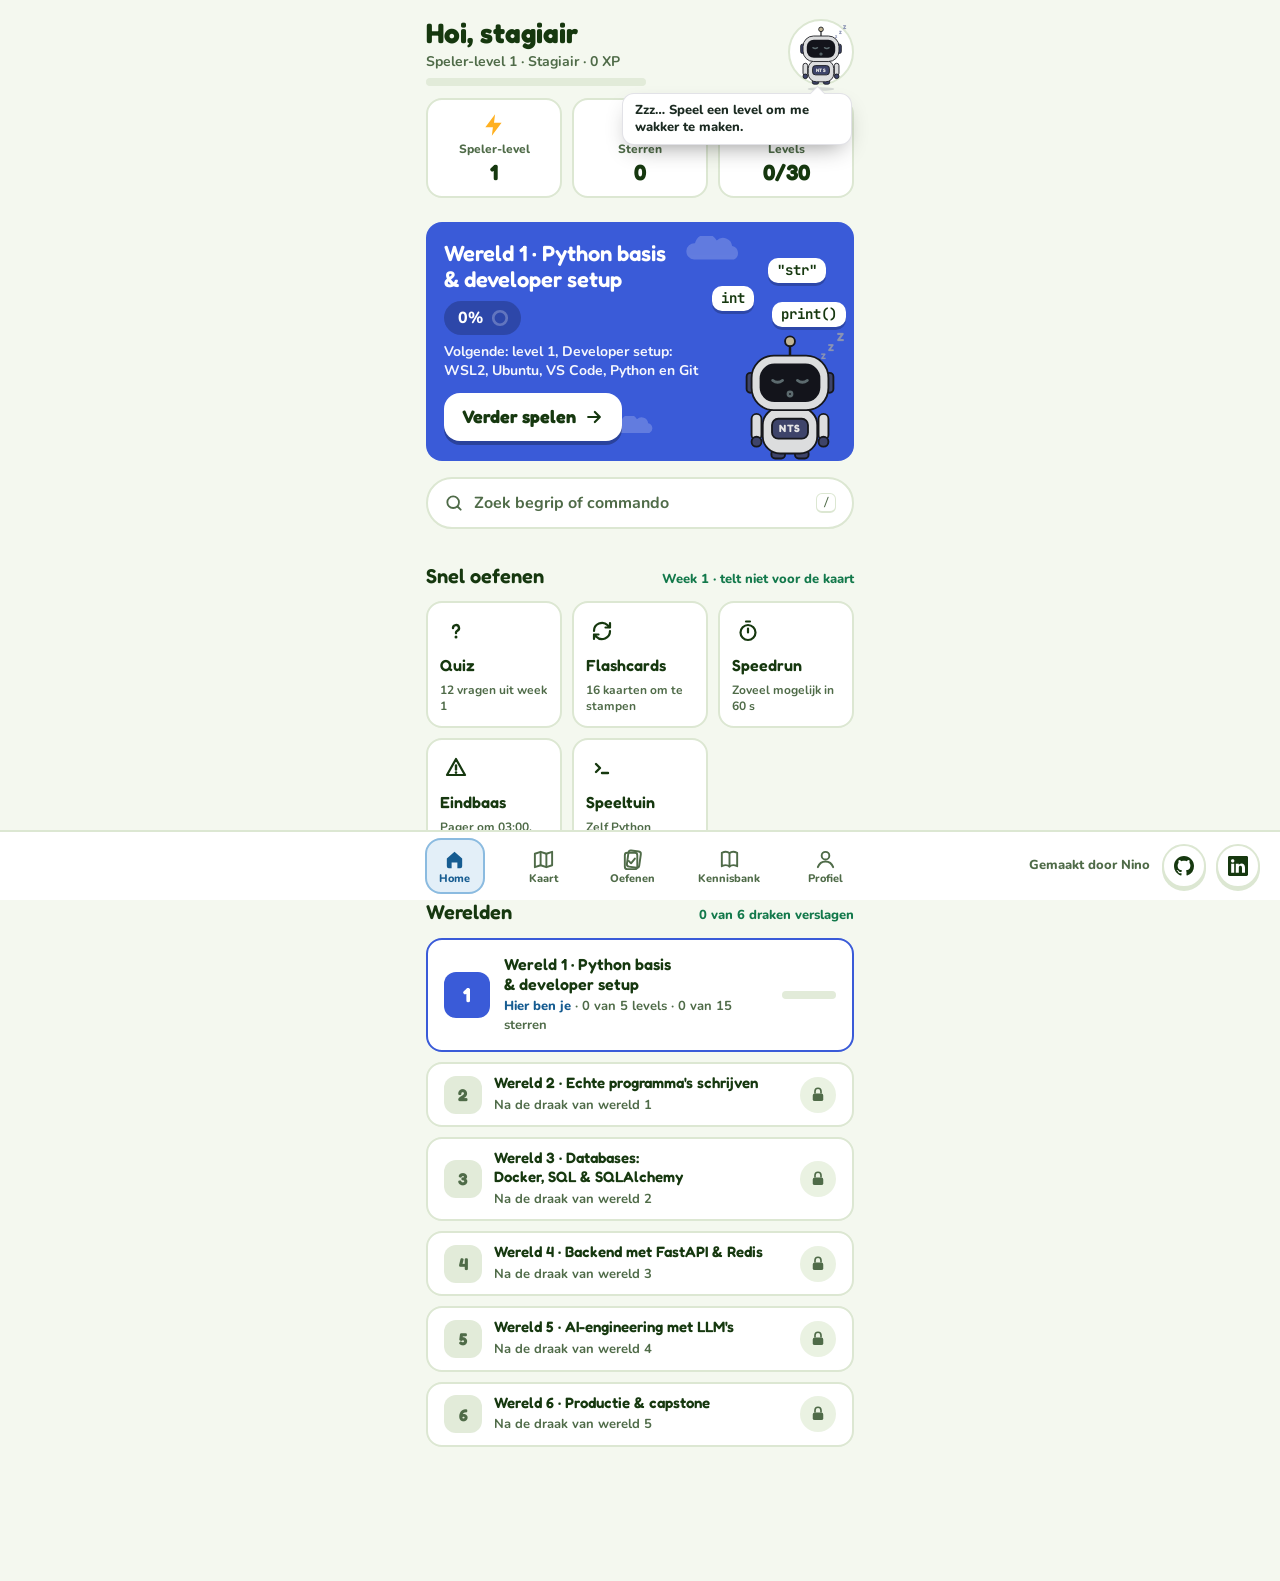
==== commit ad1e1866: "Refresh app UI with flat visual style Reworks the frontend into a flatter, Duolingo-inspired design " ====
--- a/frontend/index.html
+++ b/frontend/index.html
@@ -147,6 +147,27 @@
     <section id="result" class="screen" hidden>
       <div class="res" id="resBody"></div>
     </section>
+
+  <!-- De maker: op een telefoon onderaan de home, op een breed scherm rechtsonder in de tabbalk. -->
+  <aside class="credit" aria-label="Over de maker">
+    <span>Gemaakt door Nino</span>
+    <ul>
+      <li data-social="github">
+        <a href="https://github.com/" target="_blank" rel="noopener" aria-label="GitHub van Nino (opent in een nieuw tabblad)">
+          <span class="fill"></span>
+          <svg viewBox="0 0 16 16" aria-hidden="true"><path fill="currentColor" d="M8 0C3.58 0 0 3.58 0 8c0 3.54 2.29 6.53 5.47 7.59.4.07.55-.17.55-.38 0-.19-.01-.82-.01-1.49-2.01.37-2.53-.49-2.69-.94-.09-.23-.48-.94-.82-1.13-.28-.15-.68-.52-.01-.53.63-.01 1.08.58 1.23.82.72 1.21 1.87.87 2.33.66.07-.52.28-.87.51-1.07-1.78-.2-3.64-.89-3.64-3.95 0-.87.31-1.59.82-2.15-.08-.2-.36-1.02.08-2.12 0 0 .67-.21 2.2.82.64-.18 1.32-.27 2-.27s1.36.09 2 .27c1.53-1.04 2.2-.82 2.2-.82.44 1.1.16 1.92.08 2.12.51.56.82 1.27.82 2.15 0 3.07-1.87 3.75-3.65 3.95.29.25.54.73.54 1.48 0 1.07-.01 1.93-.01 2.2 0 .21.15.46.55.38A8.01 8.01 0 0 0 16 8c0-4.42-3.58-8-8-8"/></svg>
+        </a>
+        <span class="tip" aria-hidden="true">GitHub</span>
+      </li>
+      <li data-social="linkedin">
+        <a href="https://www.linkedin.com/in/nino-sowinangoen-263210393/" target="_blank" rel="noopener" aria-label="LinkedIn van Nino (opent in een nieuw tabblad)">
+          <span class="fill"></span>
+          <svg viewBox="0 0 16 16" aria-hidden="true"><path fill="currentColor" d="M0 1.146C0 .513.526 0 1.175 0h13.65C15.474 0 16 .513 16 1.146v13.708c0 .633-.526 1.146-1.175 1.146H1.175C.526 16 0 15.487 0 14.854zm4.943 12.248V6.169H2.542v7.225zm-1.2-8.212c.837 0 1.358-.554 1.358-1.248-.015-.709-.52-1.248-1.342-1.248S2.4 3.226 2.4 3.934c0 .694.521 1.248 1.327 1.248zm4.908 8.212V9.359c0-.216.016-.432.08-.586.173-.431.568-.878 1.232-.878.869 0 1.216.662 1.216 1.634v3.865h2.401V9.25c0-2.22-1.184-3.252-2.764-3.252-1.274 0-1.845.7-2.165 1.193v.025h-.016l.016-.025V6.169h-2.4c.03.678 0 7.225 0 7.225z"/></svg>
+        </a>
+        <span class="tip" aria-hidden="true">LinkedIn</span>
+      </li>
+    </ul>
+  </aside>
 </div>
 
 <nav class="nav" id="nav" aria-label="Hoofdmenu">
--- a/frontend/css/app.css
+++ b/frontend/css/app.css
@@ -1,101 +1,105 @@
-/* Stampy-app: de stijl uit het ontwerp (frontend/spel, ontwerp/stampy-robot.html).
-   "Dag" (licht) is een zonnige weide, "Nacht" (donker) een indigo nachthemel. Glazen panelen,
-   dikke 3D-knoppen, een isometrische eilandkaart en Stampy als mascotte op elk scherm.
+/* Stampy-app in een vlakke, Duolingo-achtige stijl: effen kleuren, witte kaarten met een rand van 2 px,
+   dikke knoppen met een effen "lip" eronder (het enige 3D-effect), één blauw accent en groen voor de hoofdactie.
+   Geen verlopen, glas, gloed of zachte schaduwen op dingen die stilliggen. "Dag" is een lichte weide, "Nacht" neutraal donker.
    Schermspecifieke stijl staat in eigen bestanden (map.css, boss.css, practice.css, kb.css, home.css). */
-
-/* Layout: a phone-width game app. "Dag" (light) is a sunny meadow, "Nacht" (dark) an indigo night sky. Glass panels, chunky 3D answer tiles, an isometric island map; Stampy lives in a glass bubble in the top corner of every screen. */
 :root{
-  --bg1:#EAF7DD; --bg2:#CDEBB4; --glow1:#FFFFFF; --glow2:#E3F6CF;
-  --glass:rgba(255,255,255,.72); --glass2:rgba(255,255,255,.9); --glass3:#FFFFFF; --stroke:rgba(31,77,23,.12); --track:rgba(31,77,23,.12); --chipbg:rgba(31,77,23,.08);
-  --ink:#16380F; --muted:#5B7853; --btn1:#6AD54F; --btn2:#3FAE2C; --btn-sh:#2C7E1E;
-  --tile1:#FFFFFF; --tile2:#F1F9EA; --tile-ink:#16380F; --tile-d:#B9DAA2; --pl1:#FFFFFF; --pl2:#EEF8E6;
-  --field:#FFFFFF; --course1:#2B6B1F; --course2:#1F5418; --course3:#173F12; --nav-bg:rgba(255,255,255,.88);
+  --bg1:#F4F8EF; --bg2:var(--bg1); --glow1:var(--bg1); --glow2:var(--bg1);
+  --glass:#FFFFFF; --glass2:#FFFFFF; --glass3:#EEF4E8; --stroke:#DCE7D2; --track:#E2EBD9; --chipbg:#EAF2E2;
+  --ink:#16380F; --muted:#4F6B48; --btn1:#46A302; --btn2:#46A302; --btn-sh:#2F7A00;
+  --tile1:#FFFFFF; --tile2:#FFFFFF; --tile-ink:#16380F; --tile-d:#D3E0C9; --pl1:#FFFFFF; --pl2:#FFFFFF;
+  --field:#FFFFFF; --course1:#2B6B1F; --course2:#1F5418; --course3:#173F12; --nav-bg:#FFFFFF;
   --map1:#BFE6FF; --map2:#9AD3F5; --map3:#7BC1EC;
   --blue:#3AA8FF; --blue-d:#1F72D0; --gold:#FFC93D; --gold-d:#C98512; --pink:#FF5C86;
-  --green:#2FBF71; --green-d:#1E9E66; --red:#FF5C7A; --red-d:#C23052; --violet:#7B5CFF;
+  --green:#2FBF71; --green-d:#1E9E66; --red:#FF5C7A; --red-d:#C23052;
+  /* Eén accent (blauw) voor selectie en links; --accent-ink is de tekstversie met genoeg contrast. */
+  --accent:#1F7AC0; --accent-ink:#165C91;
   --f-display:"Fredoka","Nunito",system-ui,sans-serif; --f-body:"Nunito","Segoe UI",system-ui,sans-serif; --f-mono:"JetBrains Mono",ui-monospace,Consolas,monospace;
 }
 @media (prefers-color-scheme: dark){:root:not([data-theme="light"]){
-  --bg1:#14173A; --bg2:#231C57; --glow1:#2E2A80; --glow2:#3A1F6E;
-  --glass:rgba(255,255,255,.06); --glass2:rgba(255,255,255,.11); --glass3:rgba(255,255,255,.16); --stroke:rgba(255,255,255,.13); --track:rgba(255,255,255,.12); --chipbg:rgba(255,255,255,.1);
-  --ink:#F3F2FF; --muted:#ABA8D9; --btn1:#4DB4FF; --btn2:#1F72D0; --btn-sh:#134A8C;
-  --tile1:#5247B0; --tile2:#3A3189; --tile-ink:#FFFFFF; --tile-d:#1E1A52; --pl1:#4A40A3; --pl2:#372E85;
-  --field:#0F1030; --course1:#2E7FD6; --course2:#3C4FC4; --course3:#4B2E9E; --nav-bg:rgba(22,20,62,.82);
-  --map1:#2B4C8C; --map2:#1C2A63; --map3:#181845; --green:#3DDC97; --violet:#8A6BFF; color-scheme:dark}}
+  --bg1:#131A1F;
+  --glass:#1B242A; --glass2:#1B242A; --glass3:#232E35; --stroke:#2C3940; --track:#2A363D; --chipbg:#222C32;
+  --ink:#EEF3F6; --muted:#A3B0B9;
+  --tile1:#1B242A; --tile2:#1B242A; --tile-ink:#EEF3F6; --tile-d:#0D1317; --pl1:#232E35; --pl2:#232E35;
+  --field:#0F1519; --nav-bg:#131A1F;
+  --map1:#2B4C8C; --map2:#1C2A63; --map3:#181845; --green:#3DDC97; --accent:#5DB8F5; --accent-ink:#7CC8F7; color-scheme:dark}}
 :root[data-theme="dark"]{
-  --bg1:#14173A; --bg2:#231C57; --glow1:#2E2A80; --glow2:#3A1F6E;
-  --glass:rgba(255,255,255,.06); --glass2:rgba(255,255,255,.11); --glass3:rgba(255,255,255,.16); --stroke:rgba(255,255,255,.13); --track:rgba(255,255,255,.12); --chipbg:rgba(255,255,255,.1);
-  --ink:#F3F2FF; --muted:#ABA8D9; --btn1:#4DB4FF; --btn2:#1F72D0; --btn-sh:#134A8C;
-  --tile1:#5247B0; --tile2:#3A3189; --tile-ink:#FFFFFF; --tile-d:#1E1A52; --pl1:#4A40A3; --pl2:#372E85;
-  --field:#0F1030; --course1:#2E7FD6; --course2:#3C4FC4; --course3:#4B2E9E; --nav-bg:rgba(22,20,62,.82);
-  --map1:#2B4C8C; --map2:#1C2A63; --map3:#181845; --green:#3DDC97; --violet:#8A6BFF; color-scheme:dark}
+  --bg1:#131A1F;
+  --glass:#1B242A; --glass2:#1B242A; --glass3:#232E35; --stroke:#2C3940; --track:#2A363D; --chipbg:#222C32;
+  --ink:#EEF3F6; --muted:#A3B0B9;
+  --tile1:#1B242A; --tile2:#1B242A; --tile-ink:#EEF3F6; --tile-d:#0D1317; --pl1:#232E35; --pl2:#232E35;
+  --field:#0F1519; --nav-bg:#131A1F;
+  --map1:#2B4C8C; --map2:#1C2A63; --map3:#181845; --green:#3DDC97; --accent:#5DB8F5; --accent-ink:#7CC8F7; color-scheme:dark}
 *{box-sizing:border-box}
 html,body{height:100%}
-body{margin:0;color:var(--ink);font-family:var(--f-body);font-size:16px;line-height:1.5;background-color:var(--bg1);
-  background-image:radial-gradient(900px 600px at 15% -10%,var(--glow1) 0%,transparent 60%),radial-gradient(700px 500px at 110% 30%,var(--glow2) 0%,transparent 55%),linear-gradient(165deg,var(--bg1),var(--bg2));background-attachment:fixed}
+/* Telefoon: geen blauwe tikflits, geen trek-om-te-verversen midden in een spel, geen tikvertraging en geen tekstselectie bij lang drukken op knoppen. */
+html{-webkit-tap-highlight-color:transparent;-webkit-text-size-adjust:100%;overscroll-behavior:none}
+button,a,[role="button"],.tile,.cta{touch-action:manipulation;-webkit-user-select:none;user-select:none;-webkit-touch-callout:none}
+body{margin:0;color:var(--ink);font-family:var(--f-body);font-size:16px;line-height:1.5;background:var(--bg1)}
 button{font:inherit;color:inherit;cursor:pointer;border:0;background:none}
 button:focus-visible,input:focus-visible,textarea:focus-visible,[tabindex]:focus-visible{outline:3px solid var(--gold);outline-offset:3px}
 h1,h2,h3{font-family:var(--f-display);margin:0;line-height:1.1;text-wrap:balance}
 code,.mono{font-family:var(--f-mono)}
 .app{max-width:var(--app-w,460px);min-height:100%;margin:0 auto;padding-inline:16px;display:flex;flex-direction:column}
-.screen{flex:1;display:flex;flex-direction:column;gap:16px;padding-block:18px 110px;animation:enter .35s ease}
-@keyframes enter{from{opacity:.0;transform:translateY(10px)}to{opacity:1;transform:none}}
-.glass{background:var(--glass);border:1px solid var(--stroke);border-radius:24px;backdrop-filter:blur(10px)}
-.rbtn{width:48px;height:48px;flex:none;border-radius:50%;display:grid;place-items:center;background:linear-gradient(180deg,var(--btn1),var(--btn2));box-shadow:0 4px 0 var(--btn-sh),inset 0 1px 0 rgba(255,255,255,.35);transition:transform .1s,box-shadow .1s}
-.rbtn:active{transform:translateY(3px);box-shadow:0 1px 0 var(--btn-sh)}
+/* Een app-scherm verschijnt meteen: schermwissels via de tabbalk gebeuren te vaak voor een animatie. */
+.screen{flex:1;display:flex;flex-direction:column;gap:16px;padding-block:calc(18px + env(safe-area-inset-top,0px)) 110px}
+.glass{background:var(--glass);border:2px solid var(--stroke);border-radius:16px}
+/* Ronde terugknop: wit met een rand en een effen lip, de pijl in de tekstkleur. */
+.rbtn{width:48px;height:48px;flex:none;border-radius:50%;display:grid;place-items:center;background:var(--glass2);border:2px solid var(--stroke);box-shadow:0 4px 0 var(--stroke);transition:transform .1s var(--ease-out),box-shadow .1s var(--ease-out)}
+.rbtn path{stroke:var(--ink)}
+.rbtn:active{transform:translateY(3px);box-shadow:0 1px 0 var(--stroke)}
 .theme{height:34px;border-radius:99px;padding:0 12px;display:inline-flex;align-items:center;gap:6px;background:var(--glass2);border:1px solid var(--stroke);font-weight:800;font-size:13px}
 .theme svg{width:16px;height:16px}
 .tiles3{display:grid;grid-template-columns:repeat(3,1fr);gap:10px}
-.st{border-radius:20px;padding:12px 8px;text-align:center;background:var(--glass2);border:1px solid var(--stroke);display:grid;gap:2px;justify-items:center}
+.st{border-radius:16px;padding:12px 8px;text-align:center;background:var(--glass2);border:2px solid var(--stroke);display:grid;gap:2px;justify-items:center}
 .st svg{width:26px;height:26px}
 .st small{color:var(--muted);font-weight:800;font-size:12px}
 .st b{font-family:var(--f-display);font-size:22px;font-weight:700;font-variant-numeric:tabular-nums;line-height:1.1}
 .quick{display:flex;gap:10px;overflow-x:auto;padding-bottom:4px;scroll-snap-type:x mandatory}
-.qcard{flex:none;width:132px;scroll-snap-align:start;border-radius:20px;padding:12px;text-align:left;background:var(--glass2);border:1px solid var(--stroke);display:grid;gap:6px;transition:transform .15s}
-.qcard:hover{transform:translateY(-3px)}
-.qcard .qi{width:40px;height:40px;border-radius:12px;display:grid;place-items:center;color:#fff;font-family:var(--f-display);font-weight:700}
+.qcard{flex:none;width:132px;scroll-snap-align:start;border-radius:16px;padding:12px;text-align:left;background:var(--glass2);border:2px solid var(--stroke);display:grid;gap:6px;transition:transform .15s var(--ease-out)}
+.qcard:active{transform:scale(.97)}
+/* Iconen staan los, zonder gekleurd vakje, in de tekstkleur. */
+.qcard .qi{width:32px;height:32px;display:grid;place-items:center;color:var(--ink)}
+/* De iconen zijn wit getekend (voor een gekleurd vakje); los op een kaart nemen ze de tekstkleur aan. */
+.qi [stroke="#fff"]{stroke:currentColor}.qi [fill="#fff"]{fill:currentColor}
 .qcard b{font-family:var(--f-display);font-weight:600;font-size:16px}
 .qcard small{color:var(--muted);font-weight:700;font-size:12px;line-height:1.3}
 .sechead{display:flex;justify-content:space-between;align-items:baseline}
-.sechead span{color:var(--green);font-weight:800;font-size:13px}
+.sechead span{color:var(--muted);font-weight:800;font-size:13px}
 .rbtn svg{width:22px;height:22px}
 .topbar{display:flex;align-items:center;gap:10px}
 .grow{flex:1;min-width:0}
 
 /* mascot corner */
-.mascot{position:relative;width:66px;height:66px;flex:none;border-radius:50%;background:var(--glass2);border:1px solid var(--stroke);display:grid;place-items:center;box-shadow:0 0 0 4px rgba(138,107,255,.12)}
+.mascot{position:relative;width:66px;height:66px;flex:none;border-radius:50%;background:var(--glass2);border:2px solid var(--stroke);display:grid;place-items:center}
 .mascot .host{width:58px;margin-top:4px}
-.mascot .bubble{position:absolute;top:8px;width:max-content;max-width:210px;background:#fff;color:#1A1640;border:1px solid rgba(20,20,60,.12);box-shadow:0 8px 20px -10px rgba(0,0,0,.5);font-weight:800;font-size:13px;line-height:1.3;padding:7px 11px;border-radius:14px;opacity:0;transform:scale(.9);transition:opacity .2s,transform .2s;pointer-events:none;z-index:5}
-.mascot.right .bubble{right:76px;transform-origin:right center}
-.mascot.left .bubble{left:76px;transform-origin:left center}
-.mascot .bubble.on{opacity:1;transform:scale(1)}
+/* De tekstballon komt ónder Stampy, met een puntje naar hem toe, zodat hij geen titel of balk bedekt. */
+.mascot .bubble{position:absolute;top:calc(100% + 10px);width:max-content;max-width:min(230px,calc(100vw - 40px));background:#fff;color:#1C2B22;border:1px solid rgba(20,20,60,.12);box-shadow:0 10px 24px -10px rgba(0,0,0,.45);font-weight:800;font-size:13px;line-height:1.3;padding:8px 12px;border-radius:12px;opacity:0;transform:translateY(-4px) scale(.96);transition:opacity .2s var(--ease-out),transform .2s var(--ease-out);pointer-events:none;z-index:15}
+.mascot .bubble::before{content:"";position:absolute;top:-6px;width:10px;height:10px;background:inherit;border:inherit;border-right:0;border-bottom:0;transform:rotate(45deg)}
+.mascot.right .bubble{right:0;transform-origin:top right}
+.mascot.right .bubble::before{right:28px}
+.mascot.left .bubble{left:0;transform-origin:top left}
+.mascot.left .bubble::before{left:28px}
+.mascot .bubble.on{opacity:1;transform:none}
 
 /* home */
 .hello{display:flex;align-items:center;gap:12px}
-.hello h1{font-size:30px;font-weight:700}
+.hello h1{font-size:28px;font-weight:700}
 .hello p{margin:2px 0 0;color:var(--muted);font-weight:700;font-size:14px}
 .xpbar{height:8px;border-radius:99px;background:var(--track);overflow:hidden;margin-top:6px;max-width:190px}
-.xpbar i{display:block;height:100%;background:linear-gradient(90deg,var(--gold),#FFE27A);border-radius:99px;transition:width .6s}
-.cats{display:grid;grid-template-columns:repeat(4,1fr);gap:8px}
-.cat{display:grid;justify-items:center;gap:6px;font-size:12px;font-weight:800;color:var(--muted)}
-.cat .ic{width:62px;height:62px;border-radius:50%;display:grid;place-items:center;background:var(--glass2);border:1px solid var(--stroke);transition:transform .15s,background .15s}
-.cat:hover .ic{transform:translateY(-3px);background:var(--glass3)}
-.cat .ic svg{width:30px;height:30px}
-.cat[aria-current="true"] .ic{background:linear-gradient(180deg,#5A4BD8,#3A2E9E);box-shadow:0 0 0 3px rgba(138,107,255,.35)}
-.course{position:relative;overflow:hidden;color:#fff;border-radius:26px;padding:18px;min-height:210px;background:linear-gradient(150deg,var(--course1) 0%,var(--course2) 45%,var(--course3) 100%);border:1px solid rgba(255,255,255,.18);box-shadow:0 18px 40px -18px #000}
-.course::before{content:"";position:absolute;inset:auto -40px -60px auto;width:220px;height:220px;border-radius:50%;background:radial-gradient(circle,rgba(255,255,255,.18),transparent 65%)}
+.xpbar i{display:block;height:100%;background:var(--gold);border-radius:99px;transition:transform .6s var(--ease-out)}
+/* De kaart van je huidige wereld: één effen vlak in de wereldkleur, zoals een unit-banner. */
+.course{position:relative;overflow:hidden;color:#fff;border-radius:16px;padding:18px;min-height:210px;background:var(--wc,var(--course2))}
 .course h2{font-size:22px;font-weight:600}
 .course .row{display:flex;justify-content:space-between;align-items:flex-start;gap:10px}
-.pctpill{display:inline-flex;align-items:center;gap:8px;margin-top:10px;background:rgba(10,12,40,.45);border-radius:99px;padding:5px 12px 5px 14px;font-weight:800;font-variant-numeric:tabular-nums}
+.pctpill{display:inline-flex;align-items:center;gap:8px;margin-top:10px;background:rgba(0,0,0,.22);border-radius:99px;padding:5px 12px 5px 14px;font-weight:800;font-variant-numeric:tabular-nums}
 .pctpill svg{width:18px;height:18px}
 .course .bot{position:absolute;right:6px;bottom:-14px;width:150px}
-.course .float{position:absolute;font-family:var(--f-mono);font-weight:700;font-size:15px;background:rgba(255,255,255,.92);color:#2A1F7A;border-radius:10px;padding:4px 8px;box-shadow:0 6px 14px -6px #000;animation:floaty 4s ease-in-out infinite}
-@keyframes floaty{50%{transform:translateY(-8px) rotate(-3deg)}}
-.sec-t{font-family:var(--f-display);font-size:19px;font-weight:600;margin-top:4px}
+@keyframes floaty{50%{translate:0 -8px;rotate:-3deg}}
+.sec-t{font-family:var(--f-display);font-size:20px;font-weight:600;margin-top:4px}
 .wlist{display:grid;gap:12px}
-.world{display:flex;align-items:center;gap:14px;padding:14px 16px;border-radius:22px;text-align:left;background:var(--glass2);border:1px solid var(--stroke);transition:transform .15s}
-.world:hover{transform:translateY(-2px)}
-.world .num{width:46px;height:46px;flex:none;border-radius:14px;display:grid;place-items:center;font-family:var(--f-display);font-weight:700;font-size:20px;color:#fff;background:var(--wc);box-shadow:0 4px 0 rgba(0,0,0,.25)}
+.world{display:flex;align-items:center;gap:14px;padding:14px 16px;border-radius:16px;text-align:left;background:var(--glass2);border:2px solid var(--stroke);transition:transform .15s var(--ease-out)}
+.world:active{transform:scale(.98)}
+.world .num{width:46px;height:46px;flex:none;border-radius:12px;display:grid;place-items:center;font-family:var(--f-display);font-weight:700;font-size:20px;color:#fff;background:var(--wc)}
 .world .lock{color:var(--muted)}
 .world h3{font-size:17px;font-weight:600}
 .world p{margin:0;font-size:13px;color:var(--muted);font-weight:700}
@@ -104,121 +108,117 @@
 
 /* map */
 .mapbar{display:flex;align-items:center;gap:10px}
-.wsel{flex:1;min-width:0;height:48px;border-radius:99px;background:var(--glass2);border:1px solid var(--stroke);font-family:var(--f-display);font-weight:600;font-size:17px;display:flex;align-items:center;justify-content:center;gap:8px;padding-inline:12px;white-space:nowrap;overflow:hidden;text-overflow:ellipsis}
-.mapstats{display:flex;justify-content:space-around;align-items:center;padding:8px 10px;border-radius:99px;background:linear-gradient(90deg,rgba(138,107,255,.35),rgba(58,168,255,.18));border:1px solid var(--stroke);font-weight:800;font-variant-numeric:tabular-nums}
+.wsel{flex:1;min-width:0;height:48px;border-radius:99px;background:var(--glass2);border:2px solid var(--stroke);font-family:var(--f-display);font-weight:600;font-size:17px;display:flex;align-items:center;justify-content:center;gap:8px;padding-inline:12px;white-space:nowrap;overflow:hidden;text-overflow:ellipsis}
+.mapstats{display:flex;justify-content:space-around;align-items:center;padding:8px 10px;border-radius:99px;background:var(--glass2);border:2px solid var(--stroke);font-weight:800;font-variant-numeric:tabular-nums}
 .mapstats span{display:inline-flex;align-items:center;gap:6px}
 .mapstats svg{width:20px;height:20px}
-.mapwrap{position:relative;border-radius:28px;overflow:hidden;background:radial-gradient(120% 80% at 50% 20%,var(--map1) 0%,var(--map2) 45%,var(--map3) 100%);border:1px solid var(--stroke)}
+.mapwrap{position:relative;border-radius:16px;overflow:hidden;background:var(--map1);border:2px solid var(--stroke)}
 .mapwrap .mascot{position:absolute;left:12px;top:12px;z-index:3}
 .mapwrap svg.map{display:block;width:100%;height:auto}
 .node{cursor:pointer}
-.node .top{transition:transform .15s}
-.node:hover .top,.node:focus-visible .top{transform:translateY(-3px)}
+.node .top{transition:transform .15s var(--ease-out)}
+.node:focus-visible .top{transform:translateY(-3px)}
 .node .pulse{animation:pulse 1.6s ease-out infinite;transform-box:fill-box;transform-origin:center}
 @keyframes pulse{0%{opacity:.8;transform:scale(1)}100%{opacity:0;transform:scale(1.9)}}
-.water-sh{animation:shimmer 6s ease-in-out infinite}
-@keyframes shimmer{50%{opacity:.35}}
-.cloud{animation:drift 14s ease-in-out infinite alternate}
-@keyframes drift{to{transform:translateX(26px)}}
 .legend{display:flex;gap:14px;justify-content:center;font-size:12px;color:var(--muted);font-weight:800;flex-wrap:wrap}
 .legend i{display:inline-block;width:10px;height:10px;border-radius:50%;margin-right:5px;vertical-align:-1px}
 
 /* play */
 .pbar{flex:1;height:12px;border-radius:99px;background:var(--track);overflow:hidden}
-.pbar i{display:block;height:100%;background:linear-gradient(90deg,var(--gold),#FFE27A);border-radius:99px;transition:width .4s}
+.pbar i{display:block;height:100%;background:var(--gold);border-radius:99px;transition:transform .4s var(--ease-out)}
 .hearts{display:flex;gap:4px;align-items:center;font-weight:800;color:var(--pink)}
 .hearts svg{width:20px;height:20px}
 .hearts .lost{opacity:.2}
-.qtype{font-family:var(--f-mono);font-size:11px;font-weight:700;letter-spacing:.12em;text-transform:uppercase;color:var(--violet);text-align:center}
+.qtype{font-size:14px;font-weight:800;color:var(--muted);text-align:center}
 .qtitle{font-size:24px;font-weight:600;text-align:center;line-height:1.25}
 .qtitle code{font-size:.85em;background:var(--chipbg);padding:1px 6px;border-radius:7px}
-pre.code{margin:0;background:#0F1030;color:#EDEBFF;border:1px solid var(--stroke);border-radius:18px;padding:16px;font-family:var(--f-mono);font-size:15px;line-height:1.6;overflow-x:auto;white-space:pre}
+pre.code{margin:0;background:#12181C;color:#E8EEF2;border:1px solid var(--stroke);border-radius:16px;padding:16px;font-family:var(--f-mono);font-size:15px;line-height:1.6;overflow-x:auto;white-space:pre}
 pre.code .k{color:#C49BFF}pre.code .s{color:#7EE7A8}pre.code .n{color:#FFC27A}pre.code .f{color:#6FC8FF}
 .blank{font:inherit;font-family:var(--f-mono);width:7ch;background:rgba(255,255,255,.1);border:0;border-bottom:2px solid var(--gold);color:var(--gold);padding:1px 4px;border-radius:6px 6px 0 0;text-align:center}
 .tiles{display:grid;gap:14px;grid-template-columns:repeat(var(--cols,3),minmax(0,1fr));margin-top:auto}
-.tile{min-height:84px;border-radius:20px;padding:12px;font-family:var(--f-display);font-weight:700;font-size:26px;color:var(--tile-ink);background:linear-gradient(180deg,var(--tile1),var(--tile2));border:1px solid var(--stroke);box-shadow:0 7px 0 var(--tile-d),inset 0 1px 0 rgba(255,255,255,.22);transition:transform .1s,box-shadow .1s,background .2s;overflow-wrap:anywhere}
+.tile{min-height:84px;border-radius:16px;padding:12px;font-family:var(--f-display);font-weight:700;font-size:26px;color:var(--tile-ink);background:var(--tile1);border:2px solid var(--stroke);box-shadow:0 4px 0 var(--tile-d);transition:transform .1s var(--ease-out),box-shadow .1s var(--ease-out),background .2s ease;overflow-wrap:anywhere}
 .tile.mono{font-family:var(--f-mono);font-size:18px}
-.tile:hover{transform:translateY(-2px);box-shadow:0 9px 0 var(--tile-d),inset 0 1px 0 rgba(255,255,255,.22)}
-.tile:active{transform:translateY(5px);box-shadow:0 2px 0 var(--tile-d)}
-.tile.ok{color:#fff;background:linear-gradient(180deg,#4BE6A6,var(--green-d));box-shadow:0 7px 0 #136B45}
-.tile.no{color:#fff;background:linear-gradient(180deg,#FF7891,var(--red-d));box-shadow:0 7px 0 #7D1A33;animation:shake .35s}
+.tile:active{transform:translateY(4px);box-shadow:0 0 0 var(--tile-d)}
+.tile.ok{color:#fff;background:var(--green-d);border-color:var(--green-d);box-shadow:0 4px 0 #136B45}
+.tile.no{color:#fff;background:var(--red-d);border-color:var(--red-d);box-shadow:0 4px 0 #7D1A33;animation:shake .35s}
 .tile[disabled]{cursor:default}
 @keyframes shake{25%,75%{transform:translateX(-6px)}50%{transform:translateX(6px)}}
-.field{width:100%;font-family:var(--f-mono);font-size:18px;padding:14px 16px;border-radius:16px;background:var(--field);border:1.5px solid var(--stroke);color:var(--ink)}
+.field{width:100%;font-family:var(--f-mono);font-size:18px;padding:14px 16px;border-radius:16px;background:var(--field);border:2px solid var(--stroke);color:var(--ink)}
 textarea.field{min-height:120px;font-family:var(--f-body);font-size:16px;resize:vertical}
-.cta{margin-top:auto;width:100%;min-height:58px;border-radius:18px;font-family:var(--f-display);font-weight:700;font-size:20px;color:#1A1450;background:linear-gradient(180deg,#FFE27A,var(--gold));box-shadow:0 6px 0 var(--gold-d),inset 0 1px 0 rgba(255,255,255,.6);transition:transform .1s,box-shadow .1s}
-.cta:active{transform:translateY(4px);box-shadow:0 2px 0 var(--gold-d)}
-.cta[disabled]{filter:grayscale(1) brightness(.6);cursor:default;transform:none}
-.cta.blue{color:#fff;background:linear-gradient(180deg,var(--btn1),var(--btn2));box-shadow:0 6px 0 var(--btn-sh)}
+.cta{margin-top:auto;width:100%;min-height:58px;border-radius:16px;font-family:var(--f-display);font-weight:700;font-size:20px;color:#fff;background:var(--btn1);box-shadow:0 5px 0 var(--btn-sh);transition:transform .1s var(--ease-out),box-shadow .1s var(--ease-out)}
+.cta:active{transform:translateY(4px);box-shadow:0 1px 0 var(--btn-sh)}
+.cta[disabled]{background:var(--track);color:var(--muted);box-shadow:none;cursor:default;transform:none}
+.cta.blue{color:var(--ink);background:var(--glass2);border:2px solid var(--stroke);box-shadow:0 4px 0 var(--stroke)}
+.cta.blue:active{box-shadow:0 0 0 var(--stroke)}
 .parsons{display:grid;gap:8px}
-.plabel{font-size:12px;font-weight:800;color:var(--muted);text-transform:uppercase;letter-spacing:.08em}
+.plabel{font-size:13px;font-weight:800;color:var(--muted)}
 .pzone{min-height:58px;border-radius:16px;border:2px dashed var(--stroke);padding:8px;display:grid;gap:8px}
-.pline{text-align:left;font-family:var(--f-mono);font-size:14px;white-space:pre;padding:10px 12px;border-radius:12px;color:var(--tile-ink);background:linear-gradient(180deg,var(--pl1),var(--pl2));border:1px solid var(--stroke);box-shadow:0 4px 0 var(--tile-d);overflow-x:auto;transition:transform .1s}
+.pline{text-align:left;font-family:var(--f-mono);font-size:14px;white-space:pre;padding:10px 12px;border-radius:12px;color:var(--tile-ink);background:var(--pl1);border:2px solid var(--stroke);box-shadow:0 4px 0 var(--tile-d);overflow-x:auto;transition:transform .1s var(--ease-out)}
 .pline:active{transform:translateY(3px);box-shadow:0 1px 0 var(--tile-d)}
-.pzone .pline{color:#fff;background:linear-gradient(180deg,#2F6FBF,#24569A);box-shadow:0 4px 0 #123566}
+.pzone .pline{color:#fff;background:#24569A;box-shadow:0 4px 0 #123566}
 .checks{display:grid;gap:8px;margin:8px 0 0}
-.checks label{display:flex;gap:10px;align-items:flex-start;padding:10px 12px;border-radius:12px;background:var(--glass2);border:1px solid var(--stroke);font-weight:700}
-.checks input{width:20px;height:20px;accent-color:var(--green);flex:none;margin-top:1px}
+.checks label{display:flex;gap:10px;align-items:center;padding:10px 12px;border-radius:12px;background:var(--glass2);border:2px solid var(--stroke);font-weight:700}
 .model{border-radius:16px;padding:12px 14px;background:rgba(61,220,151,.1);border:1px solid rgba(61,220,151,.35)}
-.model b{display:block;font-size:12px;letter-spacing:.08em;text-transform:uppercase;color:var(--green);margin-bottom:2px}
+.model b{display:block;font-size:13px;color:var(--good);margin-bottom:2px}
 
 /* feedback sheet */
-.sheet{color:#fff;position:fixed;left:50%;bottom:0;transform:translate(-50%,105%);width:min(var(--app-w,460px),100%);padding:18px 18px calc(18px + env(safe-area-inset-bottom,0px));border-radius:26px 26px 0 0;z-index:20;transition:transform .3s cubic-bezier(.2,.9,.2,1);display:grid;gap:8px}
-.sheet.on{transform:translate(-50%,0)}
-.sheet.ok{background:linear-gradient(180deg,#1E6B54,#164A3E);border-top:2px solid var(--green)}
-.sheet.no{background:linear-gradient(180deg,#6B1E37,#4A1628);border-top:2px solid var(--red)}
+.sheet{color:#fff;position:fixed;left:50%;bottom:0;transform:translate(-50%,105%);width:min(var(--app-w,460px),100%);padding:18px 18px calc(18px + env(safe-area-inset-bottom,0px));border-radius:16px 16px 0 0;z-index:20;transition:transform .2s var(--ease-out);display:grid;gap:8px}
+/* Erin rustig (300 ms), eruit snel (200 ms): het systeem antwoordt. */
+.sheet.on{transform:translate(-50%,0);transition-duration:.3s}
+.sheet.ok{background:#164A3E;border-top:2px solid var(--green)}
+.sheet.no{background:#4A1628;border-top:2px solid var(--red)}
 .sheet h3{font-size:24px;font-weight:700}
 .sheet.ok h3{color:#8CF5C8}.sheet.no h3{color:#FFB3C3}
 .sheet p{margin:0}
 .sheet .simple{font-size:15px;background:rgba(0,0,0,.2);border-radius:12px;padding:8px 12px}
-.sheet .simple b{display:block;font-size:11px;letter-spacing:.1em;text-transform:uppercase;opacity:.75}
+.sheet .simple b{display:block;font-size:13px;opacity:.8}
 
 /* minigame */
 .gamehead{display:flex;justify-content:space-between;align-items:center;gap:10px;font-weight:800;font-variant-numeric:tabular-nums}
 .gamehead .score{font-family:var(--f-display);font-size:28px}
-.combo{background:var(--gold);color:#1A1450;border-radius:99px;padding:3px 10px;font-size:13px}
+.combo{background:var(--gold);color:#2A2208;border-radius:99px;padding:3px 10px;font-size:13px}
 .combo.pop{animation:pop .3s}
 @keyframes pop{50%{transform:scale(1.3) rotate(-4deg)}}
 .gtimer{height:10px;border-radius:99px;background:var(--track);overflow:hidden}
-.gtimer i{display:block;height:100%;background:linear-gradient(90deg,var(--pink),var(--gold))}
-.gcard{color:#fff;border-radius:26px;padding:26px 16px;text-align:center;background:radial-gradient(120% 120% at 50% 0%,#3B4FC9,#2A2276);border:1px solid rgba(255,255,255,.18);box-shadow:0 18px 40px -20px #000;display:grid;gap:8px}
+.gtimer i{display:block;height:100%;background:var(--pink)}
+.gcard{color:#fff;border-radius:16px;padding:26px 16px;text-align:center;background:#1F2A30;display:grid;gap:8px}
 .gcard .prompt{font-family:var(--f-mono);font-size:30px;font-weight:700;overflow-wrap:anywhere}
-.gcard .cap{color:#C9C6F0;font-weight:800;font-size:14px}
+.gcard .cap{color:#B8C4CC;font-weight:800;font-size:14px}
 .gcard.flash-ok{animation:fok .3s}.gcard.flash-no{animation:fno .3s}
-@keyframes fok{50%{box-shadow:0 0 0 4px var(--green),0 0 40px var(--green)}}
+@keyframes fok{50%{box-shadow:0 0 0 4px var(--green)}}
 @keyframes fno{50%{box-shadow:0 0 0 4px var(--red);transform:translateX(-5px)}}
 .intro{display:grid;gap:12px;justify-items:center;text-align:center}
-.intro .badge{color:#fff;font-family:var(--f-mono);font-size:12px;font-weight:700;letter-spacing:.14em;text-transform:uppercase;background:var(--violet);border-radius:99px;padding:4px 12px}
-.intro h2{font-size:30px}
+.intro .badge{color:#fff;font-size:13px;font-weight:800;background:var(--accent);border-radius:99px;padding:3px 12px}
+.intro h2{font-size:28px}
 .intro p{margin:0;color:var(--muted);max-width:32ch}
 .bigbot{width:180px}
 
 /* result */
 .stars{display:flex;gap:8px;justify-content:center}
-.stars svg{width:62px;height:62px;filter:drop-shadow(0 6px 0 rgba(0,0,0,.25))}
+.stars svg{width:62px;height:62px}
 .stars .s{animation:starIn .5s cubic-bezier(.3,1.6,.5,1) both}
 .stars .s:nth-child(2){animation-delay:.18s;transform:translateY(-12px)}.stars .s:nth-child(3){animation-delay:.36s}
-@keyframes starIn{from{transform:scale(0) rotate(-40deg)}}
+@keyframes starIn{from{opacity:0;transform:scale(.5) rotate(-40deg)}}
 .rgrid{display:grid;grid-template-columns:repeat(3,1fr);gap:10px}
-.rstat{border-radius:18px;padding:12px;text-align:center;background:var(--glass2);border:1px solid var(--stroke)}
+.rstat{border-radius:16px;padding:12px;text-align:center;background:var(--glass2);border:2px solid var(--stroke)}
 .rstat b{display:block;font-family:var(--f-display);font-size:26px;font-variant-numeric:tabular-nums}
 .rstat small{color:var(--muted);font-weight:800}
-.upgrade{border-radius:18px;padding:12px 14px;background:linear-gradient(90deg,rgba(255,154,46,.25),rgba(255,201,61,.12));border:1px solid rgba(255,201,61,.4);font-weight:800;text-align:center}
+.upgrade{border-radius:16px;padding:12px 14px;background:rgba(255,154,46,.25);border:1px solid rgba(255,201,61,.4);font-weight:800;text-align:center}
 
 /* nav */
-.nav{position:fixed;left:50%;transform:translateX(-50%);bottom:calc(12px + env(safe-area-inset-bottom,0px));width:min(428px,calc(100% - 24px));display:flex;justify-content:space-around;align-items:center;padding:6px;border-radius:28px;background:var(--nav-bg);backdrop-filter:blur(14px);border:1px solid var(--stroke);box-shadow:0 12px 30px -16px rgba(0,0,0,.45);z-index:10}
+.nav{position:fixed;left:0;right:0;bottom:0;display:flex;justify-content:space-around;align-items:center;padding:6px max(8px,calc((100% - 460px) / 2)) calc(6px + env(safe-area-inset-bottom,0px));background:var(--nav-bg);border-top:2px solid var(--stroke);z-index:10}
 /* Tabbalk: icoon met een klein label, zodat je ziet waar elke knop heen gaat. */
-.nav a{min-width:60px;height:56px;padding:0 6px;border-radius:20px;display:grid;place-items:center;align-content:center;gap:2px;color:var(--muted);font-size:11px;font-weight:800;line-height:1;transition:background .15s,color .15s}
+.nav a{min-width:60px;height:56px;padding:0 6px;border-radius:16px;display:grid;place-items:center;align-content:center;gap:2px;color:var(--muted);font-size:11px;font-weight:800;line-height:1;transition:background .15s,color .15s}
 .nav a svg{width:23px;height:23px}
-.nav a:hover{color:var(--ink);background:var(--chipbg)}
-.nav a[aria-current="page"]{background:linear-gradient(180deg,#6D5BEA,#4733B8);color:#fff;box-shadow:0 0 0 4px rgba(138,107,255,.25)}
+.nav a[aria-current="page"]{color:var(--accent-ink);background:color-mix(in srgb,var(--accent) 12%,transparent);box-shadow:inset 0 0 0 2px color-mix(in srgb,var(--accent) 45%,transparent)}
 .nav a:focus-visible{outline:3px solid var(--gold);outline-offset:2px}
 @media (max-width:360px){.nav a{min-width:52px;font-size:10px}}
 .nav[hidden]{display:none!important}
 .soon{display:grid;gap:14px;justify-items:center;text-align:center;padding-top:30px}
 .soon p{color:var(--muted);margin:0;max-width:30ch}
-.toast{position:fixed;left:50%;top:calc(16px + env(safe-area-inset-top,0px));transform:translate(-50%,-140%);background:#fff;color:#1A1640;font-weight:800;border-radius:14px;padding:10px 16px;z-index:30;transition:transform .3s;max-width:90%;text-align:center}
-.toast.on{transform:translate(-50%,0)}
+/* In rust onzichtbaar (ook de lege toast stak eerst 8 px in beeld). Erin 250 ms, eruit 150 ms. */
+.toast{position:fixed;left:50%;top:calc(16px + env(safe-area-inset-top,0px));transform:translate(-50%,-12px);opacity:0;visibility:hidden;background:#fff;color:#1C2B22;font-weight:800;border-radius:12px;padding:10px 16px;box-shadow:var(--shadow-md);z-index:30;transition:transform .15s var(--ease-out),opacity .15s var(--ease-out),visibility 0s linear .15s;max-width:90%;text-align:center}
+.toast.on{transform:translate(-50%,0);opacity:1;visibility:visible;transition:transform .25s var(--ease-out),opacity .25s var(--ease-out),visibility 0s}
 
 /* robot */
 .robot{--shell:#F3F5FB;--accent-r:#2B47F0;--plate:#2B47F0;--nts:#FFFFFF;--screen:#0F1633;--led:#62F0FF;--ol:#131A2F;--bulb:#FFC93D;--rim:none;display:block;width:100%;height:auto;overflow:visible}
@@ -237,7 +237,7 @@
 .robot .armor,.robot .sparkles{display:none}
 .robot .aura{opacity:0;transform-box:fill-box;transform-origin:50% 100%}
 .robot.s3 .bulb{animation:glow 2.2s ease-in-out infinite}
-@keyframes glow{50%{filter:drop-shadow(0 0 7px var(--bulb))}}
+@keyframes glow{50%{opacity:.55}}
 .robot.s7 .aura{opacity:.85;animation:flicker 1.7s ease-in-out infinite}
 @keyframes flicker{50%{transform:scale(1.05,1.09);opacity:.6}}
 .robot.s14 .armor{display:inline}
@@ -252,12 +252,26 @@
 @keyframes waveL{0%,100%{transform:rotate(120deg)}50%{transform:rotate(165deg)}}@keyframes waveR{0%,100%{transform:rotate(-120deg)}50%{transform:rotate(-165deg)}}
 .robot.anim-droop .bob{animation:droop 1.1s ease forwards}
 @keyframes droop{40%,100%{transform:translateY(5px) rotate(-3deg)}}
-@media (prefers-reduced-motion:reduce){*{animation:none!important;transition:none!important}}
+/* Minder beweging = rustiger, niet stil: geen verschuivingen of loops, wel korte fades en kleurwissels.
+   Laadspinners blijven draaien (langzaam), anders lijkt de app vast te zitten. */
+@media (prefers-reduced-motion:reduce){
+  *,*::before,*::after{animation:none!important;transition-property:opacity,color,background-color,border-color,visibility!important;transition-duration:.15s!important}
+  .pg-spin,.spinner{animation:pg-spin 1.6s linear infinite!important}
+}
+@keyframes pg-spin{to{transform:rotate(360deg)}}
+
+/* Hover alleen met een muis: op een touchscreen blijft een hover-stand na een tik anders hangen. */
+@media (hover:hover) and (pointer:fine){
+  .qcard:not(:active):hover,.world:not(:active):hover{background:var(--glass3)}
+  .node:hover .top{transform:translateY(-3px)}
+  .tile:not([disabled]):not(:active):not(.ok):not(.no):hover{background:var(--glass3)}
+  .nav a:hover{color:var(--ink);background:var(--chipbg)}
+}
 
 /* ================= gedeelde basis voor alle schermen ================= */
 :root {
   /* Werelden: één kleur per week (kaart, kaarten, kennisbank). */
-  --w1: #3A5BD8; --w2: #7A45D8; --w3: #2563EB; --w4: #0E8A6C; --w5: #C9561F; --w6: #B8326F;
+  --w1: #3A5BD8; --w2: #A86A00; --w3: #2563EB; --w4: #0E8A6C; --w5: #C9561F; --w6: #B8326F;
   /* Tekstkleuren met genoeg contrast (WCAG AA) op de lichte panelen. */
   --good: #13794B; --bad: #C2304F; --warn: #A15C00; --link: #1F5FB8;
   --r-xs: 6px; --r-sm: 10px; --r-md: 14px; --r-lg: 20px; --r-xl: 26px;
@@ -265,20 +279,20 @@
   --shadow-sm: 0 2px 0 rgba(0, 0, 0, .06); --shadow-md: 0 10px 24px -14px rgba(0, 0, 0, .35); --shadow-lg: 0 24px 50px -20px rgba(0, 0, 0, .5);
   /* Oude namen, zodat bestaande schermen meteen in de nieuwe stijl staan tot ze zijn omgebouwd. */
   --bg: var(--bg1); --surface: var(--glass3); --surface-fill: var(--glass2); --sunk: var(--chipbg);
-  --line: var(--stroke); --line-strong: var(--stroke); --accent: var(--violet); --accent-2: var(--blue);
+  --line: var(--stroke); --line-strong: var(--stroke); --accent-2: var(--blue);
   --on-accent: #FFFFFF;
 }
 @media (prefers-color-scheme: dark) { :root:not([data-theme="light"]) {
-  --w1: #7D93FF; --w2: #B38BFF; --w3: #6FA2FF; --w4: #48D3A6; --w5: #FF9C6B; --w6: #FF7EB6;
+  --w1: #7D93FF; --w2: #FFB547; --w3: #6FA2FF; --w4: #48D3A6; --w5: #FF9C6B; --w6: #FF7EB6;
   --good: #3DDC97; --bad: #FF7A93; --warn: #FFC93D; --link: #8FC6FF;
 } }
 :root[data-theme="dark"] {
-  --w1: #7D93FF; --w2: #B38BFF; --w3: #6FA2FF; --w4: #48D3A6; --w5: #FF9C6B; --w6: #FF7EB6;
+  --w1: #7D93FF; --w2: #FFB547; --w3: #6FA2FF; --w4: #48D3A6; --w5: #FF9C6B; --w6: #FF7EB6;
   --good: #3DDC97; --bad: #FF7A93; --warn: #FFC93D; --link: #8FC6FF;
 }
 
 html { scroll-behavior: smooth; scrollbar-width: thin; scrollbar-color: var(--stroke) transparent; }
-::selection { background: rgba(123, 92, 255, .3); }
+::selection { background: rgba(31, 122, 192, .3); }
 .sr-only {
   position: absolute; width: 1px; height: 1px; padding: 0; margin: -1px;
   overflow: hidden; clip: rect(0 0 0 0); white-space: nowrap; border: 0;
@@ -322,6 +336,91 @@
 .sheet .sheet-les{color:#fff;font-weight:800;font-size:14px;text-decoration:underline;text-underline-offset:3px}
 .sheet .cta{margin-top:4px}
 
-.pcard{border-radius:22px;padding:18px;background:var(--glass2);border:1px solid var(--stroke);min-height:70px}
+.pcard{border-radius:16px;padding:18px;background:var(--glass2);border:2px solid var(--stroke);min-height:70px}
 .pcard-back{font-size:17px;line-height:1.55}
 .pcard-back code{font-family:var(--f-mono);font-size:.9em;background:var(--chipbg);padding:1px 6px;border-radius:7px}
+
+/* ================= speels: zwevende code, wolkjes, scroll-reveal, tik-effecten =================
+   Alleen translate/rotate/scale/opacity, zodat het niet botst met de transform van een ingedrukte knop.
+   Bij "minder beweging" zet de regel bovenaan alle animaties uit; de scroll-reveal staat dan niet eens aan. */
+
+/* Zwevende code-stukjes (mountFloats in utils.js): wit met een lipje, net als de knoppen. Tik = ander stukje. */
+.float{position:absolute;z-index:1;font-family:var(--f-mono);font-weight:700;font-size:14px;line-height:1.2;white-space:nowrap;
+  padding:4px 9px;border-radius:10px;background:#fff;color:#16380F;box-shadow:0 3px 0 rgba(0,0,0,.22);
+  animation:floaty 4s ease-in-out infinite;cursor:pointer;pointer-events:auto;user-select:none;-webkit-user-select:none}
+.float.f1{animation-duration:4.6s;animation-delay:-1.4s}
+.float.f2{animation-duration:5.2s;animation-delay:-2.7s}
+
+/* Wolkjes die heen en weer drijven (home-wereldkaart en de eilandkaart). */
+@keyframes drift{to{translate:28px 0}}
+
+/* Scroll-reveal: kaarten schuiven omhoog en worden zichtbaar terwijl je ze in beeld scrolt.
+   Puur CSS (scroll-driven animations); een browser zonder steun toont ze gewoon meteen. */
+@keyframes reveal{from{opacity:0;translate:0 28px;scale:.95}}
+@supports (animation-timeline: view()){
+  @media (prefers-reduced-motion:no-preference){
+    #home .world,#home .hm-sec .qcard,.modes .mode,.games .game,.pf-tile,.kb-world,.kb-tile{
+      animation:reveal linear both;animation-timeline:view();animation-range:entry 0% entry 80%}
+  }
+}
+
+/* Tikken en hoveren: het icoon in een kaart wiebelt mee, de pijl in een knop wijst vooruit. */
+.qi,.qi svg{transition:rotate .2s var(--ease-out),scale .2s var(--ease-out)}
+.qcard:active .qi,.mode:active .qi,.game:active .qi{rotate:-10deg;scale:1.15}
+.world .num{transition:rotate .2s var(--ease-out),scale .2s var(--ease-out)}
+.world:active .num{rotate:-6deg;scale:1.08}
+.cta svg,.hm-play svg{transition:translate .2s var(--ease-out)}
+@media (hover:hover) and (pointer:fine){
+  .qcard:hover .qi,.mode:hover .qi,.game:hover .qi{rotate:-8deg;scale:1.1}
+  .world:hover .num{rotate:-6deg;scale:1.06}
+  .cta:hover svg,.hm-play:hover svg{translate:3px 0}
+  .float:hover{scale:1.08}
+}
+
+/* Het tabblad waar je naartoe gaat veert even op. */
+@keyframes tab-pop{40%{scale:1.22;rotate:-6deg}}
+.nav a[aria-current="page"] svg{animation:tab-pop .35s var(--ease-out)}
+
+/* ================= de maker: GitHub en LinkedIn =================
+   Telefoon: onderaan de home. Breed scherm: rechtsonder in de tabbalk, als watermerk op elk scherm met tabbalk.
+   Hover: de merkkleur schuift van onder het rondje in en er verschijnt een label (idee: Uiverse, wilsondesouza). */
+.credit{display:none;align-items:center;justify-content:center;gap:12px;margin:4px 0 calc(96px + env(safe-area-inset-bottom,0px));color:var(--muted);font-size:13px;font-weight:800}
+body[data-screen="home"] .credit{display:flex}
+body[data-screen="home"] #home{padding-bottom:16px}
+.credit ul{display:flex;gap:10px;margin:0;padding:0;list-style:none}
+.credit li{position:relative}
+.credit li[data-social="github"]{--brand:#24292F}
+.credit li[data-social="linkedin"]{--brand:#0A66C2}
+.credit a{position:relative;overflow:hidden;display:grid;place-items:center;width:44px;height:44px;border-radius:50%;color:var(--ink);background:var(--glass2);border:2px solid var(--stroke);box-shadow:0 3px 0 var(--stroke);transition:color .2s var(--ease-out),border-color .2s var(--ease-out),transform .12s var(--ease-out),box-shadow .12s var(--ease-out)}
+.credit a:active{transform:translateY(2px);box-shadow:0 1px 0 var(--stroke)}
+.credit a:focus-visible{outline:3px solid var(--gold);outline-offset:2px}
+.credit svg{position:relative;width:20px;height:20px}
+.credit .fill{position:absolute;inset:0;background:var(--brand);transform:translateY(101%);transition:transform .25s var(--ease-out)}
+.credit .tip{position:absolute;bottom:calc(100% + 10px);left:50%;padding:4px 10px;border-radius:8px;background:var(--brand);color:#fff;font-size:13px;font-weight:800;white-space:nowrap;pointer-events:none;opacity:0;translate:-50% 6px;transition:opacity .15s var(--ease-out),translate .15s var(--ease-out)}
+.credit li:has(a:focus-visible) .tip{opacity:1;translate:-50% 0}
+@media (hover:hover) and (pointer:fine){
+  .credit li:hover a{color:#fff;border-color:var(--brand)}
+  .credit li:hover .fill{transform:none}
+  .credit li:hover .tip{opacity:1;translate:-50% 0}
+}
+@media (prefers-color-scheme:dark){:root:not([data-theme="light"]) .credit li[data-social="github"]{--brand:#3D4651}}
+:root[data-theme="dark"] .credit li[data-social="github"]{--brand:#3D4651}
+@media (min-width:960px){
+  .credit{display:flex;position:fixed;right:20px;bottom:calc(12px + env(safe-area-inset-bottom,0px));margin:0;z-index:11}
+  body[data-screen="home"] #home{padding-bottom:110px}
+  body[data-screen="play"] .credit,body[data-screen="cards"] .credit,body[data-screen="level"] .credit,
+  body[data-screen="boss"] .credit,body[data-screen="result"] .credit{display:none}
+}
+
+/* ================= vinkje (.tick): inleverlijst in de kennisbank en zelf nakijken bij een open vraag =================
+   Leeg een rondje; aangevinkt een groen blokje met een wit vinkje dat even wiebelt en een ring uitzendt
+   (idee: Uiverse, bociKond). Het wiebelen gebeurt alleen als jij aanvinkt (.just, zie utils.js),
+   niet als een pagina opent met punten die al afgevinkt waren. */
+.tick{appearance:none;-webkit-appearance:none;flex:none;width:26px;height:26px;margin:0;border-radius:50%;cursor:pointer;
+  background:var(--glass2) center/16px no-repeat;border:2px solid var(--stroke);box-shadow:0 2px 0 var(--stroke);
+  transition:border-radius .3s var(--ease-out),background-color .2s var(--ease-out),border-color .2s var(--ease-out)}
+.tick:checked{border-radius:8px;border-color:var(--green-d);background-color:var(--green-d);box-shadow:0 2px 0 color-mix(in srgb,var(--green-d) 70%,#000);
+  background-image:url("data:image/svg+xml,%3Csvg xmlns='http://www.w3.org/2000/svg' viewBox='0 0 16 16'%3E%3Cpath d='M3.5 8.5l3 3 6-7' fill='none' stroke='%23fff' stroke-width='2.4' stroke-linecap='round' stroke-linejoin='round'/%3E%3C/svg%3E")}
+.tick:checked.just{animation:tick .5s ease-in-out}
+.tick:focus-visible{outline:3px solid var(--gold);outline-offset:2px}
+@keyframes tick{0%{rotate:20deg;outline:0 solid color-mix(in srgb,var(--green) 60%,transparent);outline-offset:0}50%{rotate:-20deg}100%{rotate:0deg;outline:3px solid transparent;outline-offset:12px}}
--- a/frontend/css/practice.css
+++ b/frontend/css/practice.css
@@ -11,12 +11,12 @@
   --ok-1: #188552; --ok-2: #0F6640; --ok-sh: #0A4A2E;   /* goed: donker genoeg voor witte tekst */
   --no-1: #D63A5B; --no-2: #A82444; --no-sh: #6E1530;   /* fout */
   --half-1: #B9770E; --half-2: #8A5508; --half-sh: #5A3804;
-  --pri-1: #6D5BEA; --pri-2: #4733B8; --pri-sh: #2E2080;
+  --pri-1: #46A302; --pri-2: #46A302; --pri-sh: #2F7A00;
 }
 @media (prefers-color-scheme: dark) { :root:not([data-theme="light"]) {
-  --soft: #CFCBF5; --wc-k: 100%; --wc-on: #14173A; --focus-ring: #FFC93D;
+  --soft: #C9D3DA; --wc-k: 100%; --wc-on: #131A1F; --focus-ring: #FFC93D;
 } }
-:root[data-theme="dark"] { --soft: #CFCBF5; --wc-k: 100%; --wc-on: #14173A; --focus-ring: #FFC93D; }
+:root[data-theme="dark"] { --soft: #C9D3DA; --wc-k: 100%; --wc-on: #131A1F; --focus-ring: #FFC93D; }
 
 /* Focus op deze schermen: een ring die op zowel de lichte weide als de nacht goed opvalt. */
 .hub :focus-visible, #play :focus-visible, #cards :focus-visible, #result :focus-visible,
@@ -28,22 +28,24 @@
 /* ================= gedeelde bouwstenen ================= */
 .btn {
   display: inline-flex; align-items: center; justify-content: center; gap: 6px;
-  min-height: 40px; padding: 8px 16px; border-radius: 14px; text-decoration: none;
+  min-height: 44px; padding: 8px 16px; border-radius: 12px; text-decoration: none;
   font-family: var(--f-display); font-weight: 600; font-size: 15px; line-height: 1.15; color: var(--ink);
-  background: var(--glass2); border: 1px solid var(--stroke); box-shadow: 0 4px 0 var(--tile-d);
-  transition: transform .1s, box-shadow .1s, background .15s;
-}
-.btn:hover { transform: translateY(-1px); box-shadow: 0 5px 0 var(--tile-d); }
+  background: var(--glass2); border: 2px solid var(--stroke); box-shadow: 0 4px 0 var(--tile-d);
+  transition: transform .1s var(--ease-out), box-shadow .1s var(--ease-out), background .15s ease;
+}
+@media (hover: hover) and (pointer: fine) { .btn:hover { transform: translateY(-1px); box-shadow: 0 5px 0 var(--tile-d); } }
 .btn:active { transform: translateY(3px); box-shadow: 0 1px 0 var(--tile-d); }
 .btn svg { width: 16px; height: 16px; flex: none; }
-.btn.primary { color: #fff; border-color: transparent; background: linear-gradient(180deg, var(--pri-1), var(--pri-2)); box-shadow: 0 4px 0 var(--pri-sh); }
-.btn.primary:hover { box-shadow: 0 5px 0 var(--pri-sh); }
+.btn.primary { color: #fff; border-color: transparent; background: var(--pri-2); box-shadow: 0 4px 0 var(--pri-sh); }
+@media (hover: hover) and (pointer: fine) { .btn.primary:hover { box-shadow: 0 5px 0 var(--pri-sh); } }
 .btn.primary:active { box-shadow: 0 1px 0 var(--pri-sh); }
 .btn.sm { min-height: 34px; padding: 5px 12px; font-size: 14px; border-radius: 12px; }
 .btn.lg { min-height: 50px; padding: 10px 22px; font-size: 17px; border-radius: 16px; }
 .btn.ghost { background: transparent; border-color: transparent; box-shadow: none; color: var(--muted); }
-.btn.ghost:hover { background: var(--chipbg); color: var(--ink); }
-.btn.danger.primary { background: linear-gradient(180deg, var(--no-1), var(--no-2)); box-shadow: 0 4px 0 var(--no-sh); }
+@media (hover: hover) and (pointer: fine) { .btn.ghost:hover { background: var(--chipbg); color: var(--ink); } }
+/* Een gevaarlijke actie herken je aan de rode tekst en rand, ook als het geen hoofdknop is. */
+.btn.danger:not(.primary) { color: var(--bad); border-color: color-mix(in srgb, var(--bad) 45%, transparent); }
+.btn.danger.primary { background: var(--no-2); box-shadow: 0 4px 0 var(--no-sh); }
 @media (hover: none) and (pointer: coarse) { .btn { min-height: 44px; } }
 /* De kennisbank geeft zijn Run-knop een eigen kleur via --hue. */
 .cb-run-bar .btn.primary { background: var(--hue); }
@@ -54,7 +56,7 @@
   color: color-mix(in srgb, var(--hue, var(--accent)) 70%, var(--ink));
 }
 .hint { font-size: 13px; color: var(--soft); }
-.lbl { display: inline-block; font-size: 12px; font-weight: 800; letter-spacing: .06em; text-transform: uppercase; color: var(--muted); margin-bottom: 2px; }
+.lbl { display: inline-block; font-size: 13px; font-weight: 800; color: var(--muted); margin-bottom: 2px; }
 
 /* Wereldchip: klein label in de kleur van een week (--wc). */
 .wchip {
@@ -64,54 +66,56 @@
 }
 .wchip.retry { --wc: var(--red-d); }
 
-/* Gekleurd icoonblokje (zoals in het ontwerp bij "Snel oefenen"). */
-.qi {
-  width: 44px; height: 44px; flex: none; border-radius: 14px; display: grid; place-items: center;
-  background: var(--qc, var(--violet)); box-shadow: 0 3px 0 rgba(0, 0, 0, .18), inset 0 1px 0 rgba(255, 255, 255, .35);
-}
-.qi svg { width: 24px; height: 24px; }
+/* Icoon bij een kaart: los, zonder gekleurd vakje, in de tekstkleur. */
+.qi { width: 32px; height: 32px; flex: none; display: grid; place-items: center; color: var(--ink); }
+.qi svg { width: 26px; height: 26px; }
 
 /* Goed / fout / bijna als dikke tegels met witte tekst (donker genoeg voor contrast). */
-.tile.rate-yes, .qbox .tile.ok { color: #fff; background: linear-gradient(180deg, var(--ok-1), var(--ok-2)); box-shadow: 0 7px 0 var(--ok-sh); }
-.tile.rate-no, .qbox .tile.no { color: #fff; background: linear-gradient(180deg, var(--no-1), var(--no-2)); box-shadow: 0 7px 0 var(--no-sh); }
-.tile.rate-half { color: #fff; background: linear-gradient(180deg, var(--half-1), var(--half-2)); box-shadow: 0 7px 0 var(--half-sh); }
-.tile.rate-yes:hover { box-shadow: 0 9px 0 var(--ok-sh); }
-.tile.rate-no:hover { box-shadow: 0 9px 0 var(--no-sh); }
-.tile.rate-half:hover { box-shadow: 0 9px 0 var(--half-sh); }
+.tile.rate-yes, .qbox .tile.ok { color: #fff; background: var(--ok-2); box-shadow: 0 7px 0 var(--ok-sh); }
+.tile.rate-no, .qbox .tile.no { color: #fff; background: var(--no-2); box-shadow: 0 7px 0 var(--no-sh); }
+.tile.rate-half { color: #fff; background: var(--half-2); box-shadow: 0 7px 0 var(--half-sh); }
+@media (hover: hover) and (pointer: fine) { .tile.rate-yes:hover { box-shadow: 0 9px 0 var(--ok-sh); } }
+@media (hover: hover) and (pointer: fine) { .tile.rate-no:hover { box-shadow: 0 9px 0 var(--no-sh); } }
+@media (hover: hover) and (pointer: fine) { .tile.rate-half:hover { box-shadow: 0 9px 0 var(--half-sh); } }
 .tile.rate-yes:active, .tile.rate-no:active, .tile.rate-half:active { box-shadow: 0 2px 0 rgba(0, 0, 0, .35); }
 .tile .tkey { color: inherit; }
 
 /* ================= oefen-overzicht ================= */
 .hub { display: flex; flex-direction: column; gap: 16px; }
+/* De gekozen week (weekkaart, manieren van oefenen, zwakke plekken) krijgt hetzelfde ritme; anders plakken de kaarten en hun 3D-schaduw tegen elkaar. */
+#hubWeek { display: flex; flex-direction: column; gap: 16px; }
 .hub-head { display: flex; align-items: center; gap: 12px; }
-.hub-head h1 { font-size: 34px; font-weight: 700; }
+.hub-head h1 { font-size: 28px; font-weight: 700; }
 .hub-head p { margin: 4px 0 0; color: var(--soft); font-weight: 700; font-size: 14px; max-width: 46ch; }
 .hub .sechead { margin-top: 6px; gap: 10px; flex-wrap: wrap; }
 .hub .sechead span { color: var(--soft); }
 
 /* Stampy's tip: een tekstballon met een puntje naar Stampy rechtsboven. */
 .hub-tip {
-  position: relative; margin-top: -4px; padding: 12px 16px; border-radius: 20px 8px 20px 20px;
-  background: var(--glass2); border: 1px solid var(--stroke); box-shadow: 0 8px 20px -14px rgba(0, 0, 0, .4);
+  position: relative; margin-top: -4px; padding: 12px 16px; border-radius: 16px 8px 16px 16px;
+  background: var(--glass2); border: 2px solid var(--stroke); 
 }
 .hub-tip::before {
   content: ""; position: absolute; right: 25px; top: -9px; width: 16px; height: 16px; transform: rotate(45deg);
   background: inherit; border-left: 1px solid var(--stroke); border-top: 1px solid var(--stroke);
   clip-path: polygon(0 0, 100% 0, 0 100%);
 }
-.hub-tip b { display: block; font-family: var(--f-display); font-weight: 600; font-size: 13px; color: color-mix(in srgb, var(--violet) 70%, var(--ink)); }
+.hub-tip b { display: block; font-family: var(--f-display); font-weight: 600; font-size: 13px; color: color-mix(in srgb, var(--accent) 70%, var(--ink)); }
 .hub-tip p { margin: 2px 0 0; font-weight: 700; font-size: 15px; line-height: 1.4; }
 
 /* Weekkiezer in wereldkleuren. */
-.wchips { display: flex; flex-wrap: wrap; gap: 8px; }
+/* Eén rij die horizontaal scrollt: een losse tweede rij (W4–W6) oogt als een fout. */
+.wchips { display: flex; gap: 8px; overflow-x: auto; scroll-snap-type: x proximity; scroll-padding-inline: 16px; overscroll-behavior-x: contain; scrollbar-width: none; margin-inline: -16px; padding: 2px 16px 6px; }
+.wchips::-webkit-scrollbar { display: none; }
+.wchips > * { flex: none; scroll-snap-align: start; }
 .wchip-btn {
-  min-height: 42px; min-width: 52px; padding: 6px 16px; border-radius: 99px;
+  min-height: 44px; min-width: 52px; padding: 6px 16px; border-radius: 99px;
   font-family: var(--f-display); font-weight: 600; font-size: 16px;
-  background: var(--glass2); border: 1px solid var(--stroke); box-shadow: 0 3px 0 var(--tile-d);
+  background: var(--glass2); border: 2px solid var(--stroke); box-shadow: 0 3px 0 var(--tile-d);
   color: color-mix(in srgb, var(--wc) 70%, var(--ink));
-  transition: transform .1s, box-shadow .1s, background .15s;
-}
-.wchip-btn:hover { transform: translateY(-1px); }
+  transition: transform .1s var(--ease-out), box-shadow .1s var(--ease-out), background .15s ease;
+}
+@media (hover: hover) and (pointer: fine) { .wchip-btn:hover { transform: translateY(-1px); } }
 .wchip-btn:active { transform: translateY(2px); box-shadow: 0 1px 0 var(--tile-d); }
 .wchip-btn[aria-pressed="true"] {
   color: var(--wc-on); border-color: transparent;
@@ -122,8 +126,7 @@
 /* De gekozen week. */
 .wk {
   position: relative; overflow: hidden; display: grid; gap: 14px; padding: 18px 16px 16px;
-  border-radius: 24px; background: var(--glass); border: 1px solid var(--stroke); backdrop-filter: blur(10px);
-  animation: rise .35s var(--ease-out);
+  border-radius: 16px; background: var(--glass); border: 2px solid var(--stroke);
 }
 .wk::before { content: ""; position: absolute; inset: 0 0 auto; height: 5px; background: var(--wc); }
 .wk-top { display: flex; align-items: center; gap: 14px; }
@@ -138,14 +141,14 @@
 .wk-row { display: flex; justify-content: space-between; font-weight: 800; font-size: 14px; }
 .wk-row b { font-family: var(--f-display); font-size: 17px; font-variant-numeric: tabular-nums; }
 .wk-bar { flex: none; }
-.wk-bar i { background: linear-gradient(90deg, color-mix(in srgb, var(--wc) 85%, #000), color-mix(in srgb, var(--wc) 55%, #fff)); }
-.wk-mast small { color: var(--muted); font-weight: 700; font-size: 12.5px; }
+.wk-bar i { background: var(--wc); }
+.wk-mast small { color: var(--muted); font-weight: 700; font-size: 13px; }
 .wk-map {
-  display: flex; align-items: center; gap: 10px; padding: 10px 12px; border-radius: 14px; margin: 0;
-  background: var(--chipbg); color: var(--ink); font-size: 13.5px; font-weight: 800; line-height: 1.35; text-decoration: none;
+  display: flex; align-items: center; gap: 10px; padding: 10px 12px; border-radius: 12px; margin: 0;
+  background: var(--chipbg); color: var(--ink); font-size: 14px; font-weight: 800; line-height: 1.35; text-decoration: none;
 }
 .wk-map svg { width: 18px; height: 18px; flex: none; color: color-mix(in srgb, var(--wc) 70%, var(--ink)); }
-a.wk-map:hover { background: color-mix(in srgb, var(--wc) 14%, transparent); }
+@media (hover: hover) and (pointer: fine) { a.wk-map:hover { background: color-mix(in srgb, var(--wc) 14%, transparent); } }
 .wk-go { margin-left: auto; white-space: nowrap; color: var(--link); }
 .wk-map.locked { font-weight: 700; }
 .wk-map.locked svg { color: var(--muted); }
@@ -155,18 +158,17 @@
 @media (min-width: 640px) { .modes { grid-template-columns: repeat(4, minmax(0, 1fr)); } }
 .mode, .game {
   display: grid; gap: 6px; align-content: start; justify-items: start; text-align: left; padding: 14px;
-  border-radius: 22px; background: var(--glass2); border: 1px solid var(--stroke); box-shadow: 0 6px 0 var(--tile-d);
-  color: var(--ink); transition: transform .12s, box-shadow .12s;
-  animation: rise .45s var(--ease-out) backwards; animation-delay: calc(var(--i, 0) * 50ms);
-}
-.mode:hover, .game:hover { transform: translateY(-3px); box-shadow: 0 9px 0 var(--tile-d); }
+  border-radius: 16px; background: var(--glass2); border: 2px solid var(--stroke); box-shadow: 0 6px 0 var(--tile-d);
+  color: var(--ink); transition: transform .12s var(--ease-out), box-shadow .12s var(--ease-out);
+}
+@media (hover: hover) and (pointer: fine) { .mode:hover, .game:hover { transform: translateY(-3px); box-shadow: 0 9px 0 var(--tile-d); } }
 .mode:active, .game:active { transform: translateY(4px); box-shadow: 0 2px 0 var(--tile-d); }
 .mode .qi { margin-bottom: 2px; }
 .mode b, .game b { font-family: var(--f-display); font-size: 18px; font-weight: 600; line-height: 1.15; }
-.mode small, .game small { color: var(--muted); font-weight: 700; font-size: 12.5px; line-height: 1.3; }
+.mode small, .game small { color: var(--muted); font-weight: 700; font-size: 13px; line-height: 1.3; }
 .mode-mast { display: grid; gap: 4px; width: 100%; margin-top: 4px; color: var(--muted); font-size: 12px; font-weight: 800; }
 .pbar.thin { flex: none; height: 8px; }
-.mode .pbar i { background: var(--qc); }
+.mode .pbar i { background: var(--green); }
 .mode-rec { display: flex; align-items: center; gap: 5px; color: var(--warn); font-size: 12px; font-weight: 800; }
 .mode-rec svg { width: 14px; height: 14px; flex: none; }
 .mode-rec span:only-child { color: var(--muted); }
@@ -174,13 +176,13 @@
 /* Zwakke plekken en de extra's (speeltuin, zoeken) als brede rijen. */
 .weak, .hub-tool {
   display: flex; align-items: center; gap: 12px; width: 100%; text-align: left; padding: 12px 14px;
-  border-radius: 20px; background: var(--glass2); border: 1px solid var(--stroke); box-shadow: 0 5px 0 var(--tile-d);
+  border-radius: 16px; background: var(--glass2); border: 2px solid var(--stroke); box-shadow: 0 5px 0 var(--tile-d);
   color: var(--ink); text-decoration: none; transition: transform .12s, box-shadow .12s;
 }
-button.weak:hover, .hub-tool:hover { transform: translateY(-2px); box-shadow: 0 7px 0 var(--tile-d); }
+@media (hover: hover) and (pointer: fine) { button.weak:hover, .hub-tool:hover { transform: translateY(-2px); box-shadow: 0 7px 0 var(--tile-d); } }
 button.weak:active, .hub-tool:active { transform: translateY(3px); box-shadow: 0 2px 0 var(--tile-d); }
 .weak b, .hub-tool b { display: flex; align-items: center; gap: 8px; font-family: var(--f-display); font-size: 17px; font-weight: 600; }
-.weak small, .hub-tool small { display: block; color: var(--muted); font-weight: 700; font-size: 12.5px; line-height: 1.35; }
+.weak small, .hub-tool small { display: block; color: var(--muted); font-weight: 700; font-size: 13px; line-height: 1.35; }
 .weak > svg, .hub-tool > svg { width: 20px; height: 20px; flex: none; color: var(--muted); }
 .weak-n {
   display: inline-grid; place-items: center; min-width: 26px; height: 22px; padding-inline: 7px; border-radius: 99px;
@@ -197,22 +199,19 @@
 /* De eindbaas: Pager om 03:00. */
 .bosscard {
   position: relative; overflow: hidden; display: flex; align-items: center; gap: 18px; padding: 20px;
-  border-radius: 26px; color: #fff; border: 1px solid rgba(255, 255, 255, .18);
-  background: radial-gradient(120% 140% at 0% 0%, #3B4FC9 0%, #2A2276 55%, #1A1450 100%);
-  box-shadow: 0 18px 40px -20px #000;
-}
-.bosscard::after { content: ""; position: absolute; right: -60px; bottom: -80px; width: 240px; height: 240px; border-radius: 50%; background: radial-gradient(circle, rgba(255, 92, 122, .28), transparent 65%); pointer-events: none; }
+  border-radius: 16px; color: #fff; background: #1E2A31;
+}
 .bosscard h3 { font-size: 24px; font-weight: 700; }
-.bosscard p { margin: 6px 0 0; color: #DCD9FF; font-size: 14.5px; line-height: 1.45; }
-.bosscard .boss-stats { font-family: var(--f-mono); font-size: 12px; font-weight: 700; color: #FFE27A; }
+.bosscard p { margin: 6px 0 0; color: #C9D3DA; font-size: 15px; line-height: 1.45; }
+.bosscard .boss-stats { font-size: 13px; font-weight: 800; color: #FFE27A; }
 .bosscard .cta { margin-top: 14px; position: relative; z-index: 1; }
 .hub .bosscard :focus-visible { outline-color: var(--gold); }
 .pager {
   flex: none; position: relative; width: 108px; height: 72px; border-radius: 16px; display: grid; place-items: center;
-  background: #0B0C24; border: 2px solid rgba(255, 255, 255, .22); box-shadow: inset 0 0 0 4px #1C1D45, 0 6px 0 #07081A;
-  font-family: var(--f-mono); font-weight: 700; font-size: 24px; color: #FF7A93; text-shadow: 0 0 12px rgba(255, 92, 122, .8);
-}
-.pager i { position: absolute; top: 8px; right: 9px; width: 8px; height: 8px; border-radius: 50%; background: #FF5C7A; box-shadow: 0 0 8px #FF5C7A; animation: pagerBlink 1s steps(2) infinite; }
+  background: #0B1013; border: 2px solid rgba(255, 255, 255, .22); box-shadow: inset 0 0 0 4px #1B2328;
+  font-family: var(--f-mono); font-weight: 700; font-size: 24px; color: #FF7A93;
+}
+.pager i { position: absolute; top: 8px; right: 9px; width: 8px; height: 8px; border-radius: 50%; background: #FF5C7A; animation: pagerBlink 1s steps(2) infinite; }
 @keyframes pagerBlink { 50% { opacity: .15; } }
 @media (max-width: 520px) {
   .bosscard { flex-direction: column; align-items: stretch; text-align: left; }
@@ -234,36 +233,36 @@
 .play-stats .hearts svg { width: 24px; height: 24px; }
 .pscore, .ptime, .fc-count, .q-count {
   display: inline-flex; align-items: center; gap: 6px; padding: 4px 12px; border-radius: 99px; white-space: nowrap;
-  background: var(--glass2); border: 1px solid var(--stroke); font-weight: 800; font-variant-numeric: tabular-nums;
+  background: var(--glass2); border: 2px solid var(--stroke); font-weight: 800; font-variant-numeric: tabular-nums;
 }
 .pscore { margin-left: auto; }
 .pscore svg { width: 18px; height: 18px; }
 .pscore b { font-family: var(--f-display); font-size: 18px; font-weight: 700; min-width: 2ch; text-align: right; }
-.ptime { font-family: var(--f-mono); font-size: 14px; }
+.ptime { font-size: 14px; font-weight: 800; font-variant-numeric: tabular-nums; }
 .combo { font-weight: 800; white-space: nowrap; }
 
 /* Eindbaas: hoeveel HP het incident nog heeft. */
 .bossbar {
-  display: grid; gap: 8px; padding: 10px 14px; border-radius: 18px; border: 1px solid var(--stroke);
-  background: linear-gradient(90deg, rgba(255, 92, 122, .16), rgba(123, 92, 255, .12)), var(--glass);
+  display: grid; gap: 8px; padding: 10px 14px; border-radius: 16px; border: 2px solid var(--stroke);
+  background: rgba(255, 92, 122, .16), var(--glass);
 }
 .bossbar-top { display: flex; align-items: center; gap: 10px; font-weight: 800; font-size: 14px; }
 .bossbar-top small { color: var(--muted); font-weight: 700; }
 .bossbar-top b { font-family: var(--f-mono); font-size: 13px; font-variant-numeric: tabular-nums; }
-.pager-ic { font-family: var(--f-mono); font-size: 12px; font-weight: 700; padding: 3px 8px; border-radius: 8px; background: #0B0C24; color: #FF7A93; }
+.pager-ic { font-family: var(--f-mono); font-size: 12px; font-weight: 700; padding: 3px 8px; border-radius: 8px; background: #0B1013; color: #FF7A93; }
 .hpbar { height: 10px; border-radius: 99px; background: var(--track); overflow: hidden; }
-.hpbar i { display: block; height: 100%; border-radius: 99px; background: linear-gradient(90deg, var(--red-d), var(--pink)); transition: width .4s var(--ease-out); }
+.hpbar i { display: block; height: 100%; border-radius: 99px; background: var(--red-d); transition: transform .4s var(--ease-out); }
 
 /* De timer: dunne lijn boven de vraag. */
 .qwrap { display: grid; gap: 12px; }
 .timer { height: 6px; border-radius: 99px; background: var(--track); overflow: hidden; }
-.timer i { display: block; height: 100%; width: 100%; border-radius: 99px; background: linear-gradient(90deg, var(--gold), #FFE27A); transition: width .1s linear; }
-.timer.low i { background: linear-gradient(90deg, var(--red), var(--pink)); }
+.timer i { display: block; height: 100%; width: 100%; border-radius: 99px; background: var(--gold); transition: transform .1s linear; }
+.timer.low i { background: var(--red); }
 
 .qbox { position: relative; display: flex; flex-direction: column; gap: 14px; }
 .q-meta { display: flex; align-items: center; gap: 8px; flex-wrap: wrap; }
-.q-meta .qtype { margin-right: auto; text-align: left; color: color-mix(in srgb, var(--violet) 65%, var(--ink)); }
-.q-count { padding: 2px 10px; font-family: var(--f-mono); font-size: 12px; }
+.q-meta .qtype { margin-right: auto; text-align: left; color: color-mix(in srgb, var(--accent) 65%, var(--ink)); }
+.q-count { padding: 2px 10px; font-size: 13px; font-weight: 800; font-variant-numeric: tabular-nums; }
 .qbox .qtitle { font-size: clamp(20px, 5.4vw, 24px); }
 #play .qbox .qtitle:focus { outline: none; }
 .qbox pre.code { text-align: left; font-size: 14px; }
@@ -300,12 +299,12 @@
 
 /* Feedback: in de stijl van de sheet uit het ontwerp (groen goed, rood fout, amber bijna). */
 .fb {
-  display: grid; gap: 10px; margin-top: 4px; padding: 18px; border-radius: 24px; color: #fff; line-height: 1.45;
+  display: grid; gap: 10px; margin-top: 4px; padding: 18px; border-radius: 16px; color: #fff; line-height: 1.45;
   box-shadow: 0 18px 36px -22px rgba(0, 0, 0, .7); animation: rise .3s var(--ease-out);
 }
-.fb.ok { background: linear-gradient(180deg, #1E6B54, #164A3E); border-top: 3px solid var(--green); }
-.fb.no { background: linear-gradient(180deg, #6B1E37, #4A1628); border-top: 3px solid var(--red); }
-.fb.half { background: linear-gradient(180deg, #6B4A12, #4A3210); border-top: 3px solid var(--gold); }
+.fb.ok { background: #164A3E; border-top: 3px solid var(--green); }
+.fb.no { background: #4A1628; border-top: 3px solid var(--red); }
+.fb.half { background: #4A3210; border-top: 3px solid var(--gold); }
 .fb-title { font-size: 24px; font-weight: 700; }
 .fb.ok .fb-title { color: #8CF5C8; }
 .fb.no .fb-title { color: #FFB3C3; }
@@ -313,8 +312,8 @@
 .fb p { margin: 0; }
 .fb code { font-size: .9em; background: rgba(255, 255, 255, .14); color: #fff; padding: 1px 6px; border-radius: 6px; }
 .fb .ans { font-weight: 800; }
-.fb-blk { padding: 9px 12px; border-radius: 14px; background: rgba(0, 0, 0, .22); font-size: 15px; }
-.fb-blk b { display: block; font-size: 11px; letter-spacing: .1em; text-transform: uppercase; color: rgba(255, 255, 255, .82); }
+.fb-blk { padding: 9px 12px; border-radius: 12px; background: rgba(0, 0, 0, .22); font-size: 15px; }
+.fb-blk b { display: block; font-size: 13px; color: rgba(255, 255, 255, .82); }
 .fb-more { font-size: 14px; }
 .fb-more summary { cursor: pointer; font-weight: 800; color: rgba(255, 255, 255, .92); }
 .fb-more p, .fb-more ul { margin: 6px 0 0; color: rgba(255, 255, 255, .92); }
@@ -325,30 +324,30 @@
 .fb-row .cta { margin-top: 0; flex: 1; min-height: 54px; }
 .fb-key { font-size: 12px; font-weight: 800; color: rgba(255, 255, 255, .8); white-space: nowrap; }
 #play .fb :focus-visible { outline-color: var(--gold); }
-.fb-mini { padding: 10px 14px; border-radius: 16px; background: linear-gradient(180deg, #6B1E37, #4A1628); color: #fff; font-size: 15px; animation: rise .2s var(--ease-out); }
+.fb-mini { padding: 10px 14px; border-radius: 16px; background: #4A1628; color: #fff; font-size: 15px; animation: rise .2s var(--ease-out); }
 .fb-mini code { background: rgba(255, 255, 255, .14); padding: 1px 6px; border-radius: 6px; }
 
 /* ================= flashcards ================= */
-.fc-count { padding: 2px 10px; font-family: var(--f-mono); font-size: 12px; flex: none; }
+.fc-count { padding: 2px 10px; font-size: 13px; font-weight: 800; font-variant-numeric: tabular-nums; flex: none; }
 .fc-wrap { perspective: 1400px; transition: transform .2s var(--ease-out); touch-action: pan-y; }
 .fc-wrap.dragging { transition: none; }
 .fc {
-  display: grid; min-height: 340px; border-radius: 28px; cursor: pointer; user-select: none;
-  transform-style: preserve-3d; transition: transform .6s cubic-bezier(.3, 1.25, .5, 1);
+  display: grid; min-height: 340px; border-radius: 16px; cursor: pointer; user-select: none;
+  transform-style: preserve-3d; transition: transform .4s cubic-bezier(.3, 1.1, .5, 1);
 }
 .fc.flipped { transform: rotateY(180deg); }
 .fc:focus-visible { outline-offset: 6px; }
 .face {
   grid-area: 1 / 1; position: relative; overflow: hidden; display: flex; flex-direction: column; align-items: center; justify-content: center;
-  gap: 16px; padding: 30px 22px 24px; text-align: center; border-radius: 28px;
+  gap: 16px; padding: 30px 22px 24px; text-align: center; border-radius: 16px;
   backface-visibility: hidden; -webkit-backface-visibility: hidden;
   box-shadow: 0 10px 0 var(--tile-d), 0 30px 50px -28px rgba(0, 0, 0, .55);
 }
-.face.front { background: linear-gradient(180deg, var(--glass3), var(--glass2)); border: 1px solid var(--stroke); }
+.face.front { background: var(--glass2); border: 2px solid var(--stroke); }
 .face.front::before { content: ""; position: absolute; inset: 0 0 auto; height: 6px; background: var(--wc); }
 .face.back {
   transform: rotateY(180deg); color: #fff; border: 1px solid rgba(255, 255, 255, .18);
-  background: linear-gradient(150deg, var(--course1) 0%, var(--course2) 50%, var(--course3) 100%);
+  background: var(--course2);
   box-shadow: 0 10px 0 rgba(0, 0, 0, .35), 0 30px 50px -28px rgba(0, 0, 0, .55);
 }
 .face.back .wchip { background: rgba(255, 255, 255, .18); color: #fff; }
@@ -356,8 +355,8 @@
 .face code { font-size: .88em; background: var(--chipbg); padding: 1px 6px; border-radius: 7px; }
 .face.back code { background: rgba(255, 255, 255, .16); }
 #fcBack { margin: 0; font-size: 18px; font-weight: 700; line-height: 1.45; max-width: 34ch; }
-.fc-simple { margin: 0; padding: 10px 14px; border-radius: 14px; background: rgba(0, 0, 0, .22); font-size: 15px; line-height: 1.45; text-align: left; max-width: 38ch; }
-.fc-simple b { display: block; font-size: 11px; letter-spacing: .1em; text-transform: uppercase; color: rgba(255, 255, 255, .82); }
+.fc-simple { margin: 0; padding: 10px 14px; border-radius: 12px; background: rgba(0, 0, 0, .22); font-size: 15px; line-height: 1.45; text-align: left; max-width: 38ch; }
+.fc-simple b { display: block; font-size: 13px; color: rgba(255, 255, 255, .82); }
 .flip-hint { display: inline-flex; align-items: center; gap: 6px; color: var(--muted); font-size: 13px; font-weight: 800; }
 .flip-hint svg { width: 16px; height: 16px; }
 /* Tijdens het vegen kleurt de rand alvast mee. */
@@ -373,32 +372,31 @@
 .res-head h1 { font-size: 30px; font-weight: 700; }
 .res-head p { margin: 0; color: var(--soft); font-weight: 700; max-width: 36ch; }
 .res-badges { display: flex; flex-wrap: wrap; justify-content: center; gap: 8px; }
-.res .badge { color: #fff; font-family: var(--f-mono); font-size: 12px; font-weight: 700; letter-spacing: .1em; text-transform: uppercase; background: var(--pri-2); border-radius: 99px; padding: 4px 12px; }
-.res .badge.record { color: #1A1450; background: linear-gradient(180deg, #FFE27A, var(--gold)); }
+.res .badge { color: #fff; font-size: 13px; font-weight: 800; background: var(--accent-ink); border-radius: 99px; padding: 4px 12px; }
+.res .badge.record { color: #2A2208; background: var(--gold); }
 .res-bot { width: 150px; margin: -4px auto 0; }
 .rgrid.n2, .rgrid.n4 { grid-template-columns: repeat(2, 1fr); }
-.rstat { animation: rise .45s var(--ease-out) backwards; animation-delay: calc(var(--i, 0) * 70ms + .1s); }
 .rstat b { font-size: 28px; }
 .rstat small { font-size: 13px; }
 .rstat.tone-gold b { color: var(--warn); }
 .rstat.tone-good b { color: var(--good); }
 .rstat.tone-bad b { color: var(--bad); }
-.rstat.tone-accent b { color: color-mix(in srgb, var(--violet) 72%, var(--ink)); }
-.rstat.is-record { box-shadow: 0 0 0 3px var(--gold), 0 0 26px -6px var(--gold); }
+.rstat.tone-accent b { color: color-mix(in srgb, var(--accent) 72%, var(--ink)); }
+.rstat.is-record { box-shadow: 0 0 0 3px var(--gold); }
 .res-btns { display: grid; gap: 14px; margin-top: 4px; }
 .res-btns .cta { margin-top: 0; }
-.cta.alt { color: var(--ink); background: var(--glass2); border: 1px solid var(--stroke); box-shadow: 0 6px 0 var(--tile-d); }
+.cta.alt { color: var(--ink); background: var(--glass2); border: 2px solid var(--stroke); box-shadow: 0 4px 0 var(--tile-d); }
 .cta.alt:active { box-shadow: 0 2px 0 var(--tile-d); }
 
 /* Je fouten van deze ronde. */
 .miss { display: grid; gap: 10px; }
 .miss h2 { font-size: 19px; font-weight: 600; }
-.miss-item { display: grid; gap: 6px; padding: 12px 14px 12px 16px; border-radius: 18px; background: var(--glass2); border: 1px solid var(--stroke); box-shadow: inset 4px 0 0 var(--wc); }
+.miss-item { display: grid; gap: 6px; padding: 12px 14px 12px 16px; border-radius: 16px; background: var(--glass2); border: 2px solid var(--stroke); }
 .miss-item p { margin: 0; }
 .miss-q { font-weight: 800; }
 .miss-a { color: var(--good); font-weight: 800; }
 .miss-s { font-size: 14px; }
-.miss-s b { display: block; font-size: 11px; letter-spacing: .08em; text-transform: uppercase; color: var(--muted); }
+.miss-s b { display: block; font-size: 13px; color: var(--muted); }
 .miss-more { font-size: 14px; }
 .miss-more summary { cursor: pointer; font-weight: 800; color: var(--muted); }
 .miss-more p { margin: 6px 0 0; }
@@ -410,7 +408,7 @@
 .search-head p { margin: 2px 0 0; color: var(--soft); font-weight: 700; font-size: 14px; }
 .searchbar {
   display: flex; align-items: center; gap: 10px; padding: 6px 8px 6px 18px; border-radius: 99px;
-  background: var(--glass2); border: 1px solid var(--stroke); backdrop-filter: blur(10px);
+  background: var(--glass2); border: 2px solid var(--stroke);
   box-shadow: 0 6px 0 var(--tile-d), 0 16px 30px -20px rgba(0, 0, 0, .35);
 }
 .searchbar:focus-within { box-shadow: 0 6px 0 var(--tile-d), 0 0 0 3px var(--focus-ring); }
@@ -420,22 +418,22 @@
 .searchbar input::placeholder { color: var(--muted); opacity: 1; }
 .searchbar input::-webkit-search-cancel-button { display: none; }
 .clear { width: 40px; height: 40px; flex: none; border-radius: 50%; display: grid; place-items: center; background: var(--chipbg); color: var(--ink); }
-.clear:hover { background: var(--track); }
+@media (hover: hover) and (pointer: fine) { .clear:hover { background: var(--track); } }
 .clear svg { width: 18px; height: 18px; }
 
 .search-filters { display: grid; gap: 8px; }
 .seg { display: flex; flex-wrap: wrap; gap: 6px; }
 .seg-btn {
   display: inline-flex; align-items: center; gap: 6px; min-height: 38px; padding: 5px 14px; border-radius: 99px;
-  background: var(--glass2); border: 1px solid var(--stroke); box-shadow: 0 3px 0 var(--tile-d);
+  background: var(--glass2); border: 2px solid var(--stroke); box-shadow: 0 3px 0 var(--tile-d);
   font-weight: 800; font-size: 14px; color: var(--ink); transition: transform .1s, box-shadow .1s;
 }
 .seg-btn:active { transform: translateY(2px); box-shadow: 0 1px 0 var(--tile-d); }
-.seg-btn[aria-checked="true"] { color: #fff; border-color: transparent; background: linear-gradient(180deg, var(--pri-1), var(--pri-2)); box-shadow: 0 3px 0 var(--pri-sh); }
+.seg-btn[aria-checked="true"] { color: var(--accent-ink); border-color: var(--accent); background: color-mix(in srgb, var(--accent) 12%, var(--glass2)); box-shadow: 0 3px 0 color-mix(in srgb, var(--accent) 45%, transparent); }
 .seg.weeks .seg-btn { font-family: var(--f-display); font-weight: 600; color: color-mix(in srgb, var(--wc) 70%, var(--ink)); }
 .seg.weeks .seg-btn[aria-checked="true"] { color: var(--wc-on); background: color-mix(in srgb, var(--wc) var(--wc-k), #000); box-shadow: 0 3px 0 color-mix(in srgb, var(--wc) 45%, #000); }
 .seg-count { min-width: 22px; padding: 0 7px; border-radius: 99px; font-size: 12px; text-align: center; background: var(--chipbg); font-variant-numeric: tabular-nums; }
-.seg-btn[aria-checked="true"] .seg-count { background: rgba(255, 255, 255, .22); }
+.seg-btn[aria-checked="true"] .seg-count { background: color-mix(in srgb, var(--accent) 18%, transparent); }
 .seg.weeks .seg-btn[aria-checked="true"] .seg-count { background: rgba(0, 0, 0, .14); }
 @media (hover: none) and (pointer: coarse) { .seg-btn { min-height: 44px; } }
 
@@ -443,19 +441,18 @@
 .search-status:empty { display: none; }
 .search-results { display: grid; gap: 12px; }
 .sr {
-  display: grid; gap: 6px; padding: 14px 16px 14px 18px; border-radius: 20px; min-width: 0;
-  background: var(--glass2); border: 1px solid var(--stroke); box-shadow: inset 5px 0 0 var(--wc), 0 4px 0 var(--tile-d);
-  animation: rise .35s var(--ease-out) backwards; animation-delay: calc(var(--i, 0) * 30ms);
+  display: grid; gap: 6px; padding: 14px 16px 14px 18px; border-radius: 16px; min-width: 0;
+  background: var(--glass2); border: 2px solid var(--stroke); box-shadow: 0 4px 0 var(--tile-d);
 }
 .sr-meta { display: flex; align-items: center; gap: 8px; flex-wrap: wrap; }
 .sr-meta .btn { margin-left: auto; }
-.sr-kind { font-size: 12px; font-weight: 800; letter-spacing: .05em; text-transform: uppercase; color: var(--muted); }
+.sr-kind { font-size: 13px; font-weight: 800; color: var(--muted); }
 .sr-status { font-size: 12px; font-weight: 800; padding: 2px 9px; border-radius: 99px; background: var(--chipbg); color: var(--muted); }
 .sr-status.ok { color: var(--good); background: color-mix(in srgb, var(--good) 14%, transparent); }
 .sr-status.bad { color: var(--bad); background: color-mix(in srgb, var(--bad) 12%, transparent); }
 .sr-title { font-size: 18px; font-weight: 600; line-height: 1.3; overflow-wrap: anywhere; }
 .sr-title a { color: inherit; text-decoration: none; }
-.sr-title a:hover { text-decoration: underline; text-underline-offset: 3px; }
+@media (hover: hover) and (pointer: fine) { .sr-title a:hover { text-decoration: underline; text-underline-offset: 3px; } }
 .sr-answer, .sr-simple { margin: 0; overflow-wrap: anywhere; }
 .sr-answer .lbl { display: block; }
 .sr-simple { color: var(--muted); font-size: 14px; }
@@ -469,7 +466,7 @@
 .sr mark, .sr-empty mark { background: rgba(255, 201, 61, .5); color: inherit; border-radius: 4px; padding: 0 2px; }
 .sr-moreBtn { justify-self: center; }
 
-.sr-empty, .sr-none { padding: 16px; border-radius: 22px; background: var(--glass); border: 1px solid var(--stroke); }
+.sr-empty, .sr-none { padding: 16px; border-radius: 16px; background: var(--glass); border: 2px solid var(--stroke); }
 .sr-empty > p, .sr-none p { margin: 0 0 12px; color: var(--muted); font-weight: 700; }
 .sr-none b { display: block; font-family: var(--f-display); font-size: 18px; font-weight: 600; margin-bottom: 4px; }
 .sr-none p { margin: 0; }
@@ -480,21 +477,21 @@
 }
 .topic-chips { display: flex; flex-wrap: wrap; gap: 6px; }
 .topic {
-  min-height: 34px; padding: 4px 12px; border-radius: 99px; font-size: 13.5px; font-weight: 700;
-  background: var(--glass2); border: 1px solid var(--stroke); color: var(--ink);
-}
-.topic:hover { background: color-mix(in srgb, var(--wc) 14%, var(--glass2)); border-color: color-mix(in srgb, var(--wc) 40%, transparent); }
+  min-height: 34px; padding: 4px 12px; border-radius: 99px; font-size: 14px; font-weight: 700;
+  background: var(--glass2); border: 2px solid var(--stroke); color: var(--ink);
+}
+@media (hover: hover) and (pointer: fine) { .topic:hover { background: color-mix(in srgb, var(--wc) 14%, var(--glass2)); border-color: color-mix(in srgb, var(--wc) 40%, transparent); } }
 @media (hover: none) and (pointer: coarse) { .topic { min-height: 40px; } }
 
 /* ================= bevestigingsdialoog ================= */
 .dialog {
-  width: min(380px, calc(100% - 32px)); padding: 0; border-radius: 28px; color: var(--ink);
-  background: linear-gradient(180deg, var(--glow1), var(--bg1)); border: 1px solid var(--stroke);
+  width: min(380px, calc(100% - 32px)); padding: 0; border-radius: 16px; color: var(--ink);
+  background: var(--bg1); border: 2px solid var(--stroke);
   box-shadow: 0 30px 60px -20px rgba(0, 0, 0, .6);
 }
 .dialog[open] { animation: dlgIn .25s var(--ease-out); }
 @keyframes dlgIn { from { opacity: 0; transform: translateY(12px) scale(.96); } }
-.dialog::backdrop { background: rgba(10, 12, 40, .55); backdrop-filter: blur(4px); }
+.dialog::backdrop { background: rgba(10, 14, 18, .55); }
 .dialog form { display: grid; justify-items: center; gap: 8px; padding: 22px 20px 20px; text-align: center; }
 .dlg-bot { width: 92px; margin-bottom: 2px; }
 .dialog h2 { font-size: 23px; font-weight: 700; }
@@ -502,8 +499,8 @@
 .dlg-btns { display: grid; grid-template-columns: 1fr 1fr; gap: 12px; width: 100%; margin-top: 12px; }
 .dlg-btn {
   min-height: 52px; border-radius: 16px; font-family: var(--f-display); font-weight: 700; font-size: 17px; color: var(--ink);
-  background: var(--glass2); border: 1px solid var(--stroke); box-shadow: 0 5px 0 var(--tile-d); transition: transform .1s, box-shadow .1s;
-}
-.dlg-btn.ok { color: #1A1450; border-color: transparent; background: linear-gradient(180deg, #FFE27A, var(--gold)); box-shadow: 0 5px 0 var(--gold-d); }
-.dlg-btn.ok.danger { color: #fff; background: linear-gradient(180deg, var(--no-1), var(--no-2)); box-shadow: 0 5px 0 var(--no-sh); }
+  background: var(--glass2); border: 2px solid var(--stroke); box-shadow: 0 5px 0 var(--tile-d); transition: transform .1s, box-shadow .1s;
+}
+.dlg-btn.ok { color: #2A2208; border-color: transparent; background: var(--gold); box-shadow: 0 5px 0 var(--gold-d); }
+.dlg-btn.ok.danger { color: #fff; background: var(--no-2); box-shadow: 0 5px 0 var(--no-sh); }
 .dlg-btn:active { transform: translateY(4px); box-shadow: 0 1px 0 var(--tile-d); }
--- a/frontend/css/home.css
+++ b/frontend/css/home.css
@@ -7,16 +7,14 @@
   /* Dichte panelen waar tekst op een bewegende achtergrond staat. */
   --solid: #FFFFFF;
   /* Groene actieknop met witte tekst die genoeg contrast heeft (AA). */
-  --go1: #2E8A20; --go2: #23701A; --go-sh: #174D11;
+  --go1: #46A302; --go2: #46A302; --go-sh: #2F7A00;
   --fire: #FF8A1F;
 }
 @media (prefers-color-scheme: dark) { :root:not([data-theme="light"]) {
-  --on-w: #14173A; --solid: #221C5A;
-  --go1: #2B6CC0; --go2: #1F55A0; --go-sh: #123A70;
+  --on-w: #131A1F; --solid: #1B242A;
 } }
 :root[data-theme="dark"] {
-  --on-w: #14173A; --solid: #221C5A;
-  --go1: #2B6CC0; --go2: #1F55A0; --go-sh: #123A70;
+  --on-w: #131A1F; --solid: #1B242A;
 }
 
 /* ================= Stampy: extra's uit het robot-ontwerp ================= */
@@ -54,7 +52,7 @@
 .hm-go {
   display: inline-flex; align-items: center; justify-content: center; gap: 8px; min-height: 50px; padding: 0 20px;
   border-radius: 16px; font-family: var(--f-display); font-weight: 700; font-size: 18px; color: #fff;
-  background: linear-gradient(180deg, var(--go1), var(--go2)); box-shadow: 0 5px 0 var(--go-sh), inset 0 1px 0 rgba(255, 255, 255, .25);
+  background: var(--go2); box-shadow: 0 5px 0 var(--go-sh);
   transition: transform .1s, box-shadow .1s, opacity .15s;
 }
 .hm-go:active { transform: translateY(3px); box-shadow: 0 2px 0 var(--go-sh); }
@@ -66,46 +64,59 @@
 #home .sechead span, #profiel .sechead span { color: var(--good); }
 
 /* ================= home ================= */
-#home .hello h1 { margin-top: 10px; }
-.hm-theme { cursor: pointer; }
+/* Ritme: wat bij elkaar hoort staat dicht op elkaar (12 px), nieuwe secties krijgen lucht (24–32 px). */
+#home { gap: 12px; }
+#home .hm-course { margin-top: 12px; }
+#home .hm-search { margin-top: 4px; }
+#home .hm-sec { margin-top: 20px; }
 #home .xpbar { max-width: 220px; }
 
-.hm-notice { display: flex; align-items: flex-start; gap: 12px; padding: 12px 12px 12px 14px; border-radius: 20px; }
+.hm-notice { display: flex; align-items: flex-start; gap: 12px; padding: 12px 12px 12px 14px; border-radius: 16px; }
 .hm-notice > svg { width: 24px; height: 24px; flex: none; margin-top: 1px; }
 .hm-notice p { margin: 0; flex: 1; font-size: 14px; line-height: 1.4; }
-.hm-x { width: 36px; height: 36px; flex: none; border-radius: 50%; display: grid; place-items: center; color: var(--muted); }
-.hm-x:hover { background: var(--chipbg); color: var(--ink); }
+.hm-x { width: 44px; height: 44px; flex: none; border-radius: 50%; display: grid; place-items: center; color: var(--muted); }
+@media (hover: hover) and (pointer: fine) { .hm-x:hover { background: var(--chipbg); color: var(--ink); } }
 .hm-x svg { width: 18px; height: 18px; }
-
-#home .cat { text-decoration: none; color: var(--muted); border-radius: 16px; }
-#home .cat:hover { color: var(--ink); }
-#home .cat.main .ic { box-shadow: 0 0 0 3px rgba(138, 107, 255, .35); }
+/* Platte knoppen geven ook meteen gevoel als je ze indrukt. */
+.hm-x, .np-close { transition: transform .12s var(--ease-out); }
+.hm-x:active, .pg-chip:active, .np-close:active { transform: scale(.94); }
 
 .hm-course { min-height: 0; padding-bottom: 20px; }
-.hm-course-text { position: relative; z-index: 2; max-width: calc(100% - 112px); display: grid; gap: 6px; justify-items: start; }
-.hm-eyebrow { margin: 0; font-family: var(--f-mono); font-size: 11px; font-weight: 700; letter-spacing: .12em; text-transform: uppercase; color: rgba(255, 255, 255, .9); }
-.hm-course h2 { font-size: 21px; line-height: 1.2; }
+/* In Nacht zijn de wereldkleuren licht (voor tekst op donker); als vlak onder witte tekst worden ze gedempt. */
+@media (prefers-color-scheme: dark) { :root:not([data-theme="light"]) .hm-course { background: color-mix(in srgb, var(--wc) 55%, #131A1F); } }
+:root[data-theme="dark"] .hm-course { background: color-mix(in srgb, var(--wc) 55%, #131A1F); }
+/* De titel krijgt de volle breedte; alleen de regels onderin wijken voor Stampy rechtsonder. */
+.hm-course-text { position: relative; z-index: 2; display: grid; gap: 6px; justify-items: start; pointer-events: none; }
+/* Het tekstblok is zo breed als de kaart; alleen de inhoud vangt tikken, zodat de code-stukjes ernaast tikbaar blijven. */
+.hm-course-text > * { pointer-events: auto; }
+.hm-course h2 { font-size: 22px; line-height: 1.2; }
 .hm-course .pctpill { margin-top: 2px; }
-.hm-next { margin: 2px 0 6px; font-weight: 700; font-size: 14px; line-height: 1.35; color: rgba(255, 255, 255, .95); }
+.hm-next { max-width: calc(100% - 120px); margin: 2px 0 6px; font-weight: 700; font-size: 14px; line-height: 1.35; color: rgba(255, 255, 255, .95); }
 .hm-play {
   display: inline-flex; align-items: center; gap: 8px; min-height: 48px; padding: 0 18px; border-radius: 16px;
-  font-family: var(--f-display); font-weight: 700; font-size: 18px; color: #1A1450;
-  background: linear-gradient(180deg, #FFE27A, var(--gold)); box-shadow: 0 5px 0 var(--gold-d), inset 0 1px 0 rgba(255, 255, 255, .6);
-  transition: transform .1s, box-shadow .1s;
-}
-.hm-play:hover { transform: translateY(-1px); }
-.hm-play:active { transform: translateY(3px); box-shadow: 0 2px 0 var(--gold-d); }
+  font-family: var(--f-display); font-weight: 700; font-size: 18px; color: #16380F;
+  background: #FFFFFF; box-shadow: 0 4px 0 rgba(0, 0, 0, .28);
+  transition: transform .1s var(--ease-out), box-shadow .1s var(--ease-out);
+}
+@media (hover: hover) and (pointer: fine) { .hm-play:hover { transform: translateY(-1px); } }
+.hm-play:active { transform: translateY(3px); box-shadow: 0 1px 0 rgba(0, 0, 0, .28); }
 .hm-play svg { width: 20px; height: 20px; }
 .hm-play:focus-visible { outline-color: #fff; }
 .hm-course .bot { width: 124px; right: 2px; bottom: -14px; z-index: 1; }
-.hm-floats .float { z-index: 1; }
-.hm-floats .f0 { right: 16px; top: 16px; }
-.hm-floats .f1 { right: 62px; top: 52px; animation-delay: -1.3s; }
-.hm-floats .f2 { right: 10px; top: 86px; animation-delay: -2.4s; }
+/* Code-stukjes zweven in de vrije hoek boven Stampy, rechts van de tekst; tikken geeft een ander stukje (mountFloats). */
+.hm-floats { position: absolute; inset: 0; z-index: 1; pointer-events: none; }
+.hm-floats .f0 { right: 100px; bottom: 150px; }
+.hm-floats .f1 { right: 8px; bottom: 134px; }
+.hm-floats .f2 { right: 28px; bottom: 178px; }
+/* Twee wolkjes drijven langzaam door de lucht achter de tekst. */
+.hm-sky { position: absolute; inset: 0; z-index: 0; pointer-events: none; }
+.hm-sky svg { position: absolute; width: 58px; opacity: .2; animation: drift 11s ease-in-out infinite alternate; }
+.hm-sky svg:first-child { top: 14px; right: 26%; }
+.hm-sky svg:last-child { bottom: 26px; left: 44%; width: 42px; animation-duration: 8s; animation-delay: -4s; }
 
 .hm-search {
   display: flex; align-items: center; gap: 10px; min-height: 52px; padding: 0 16px; border-radius: 99px;
-  background: var(--glass2); border: 1px solid var(--stroke); cursor: text;
+  background: var(--glass2); border: 2px solid var(--stroke); cursor: text;
 }
 .hm-search > svg { width: 20px; height: 20px; color: var(--muted); flex: none; }
 .hm-search input { flex: 1; min-width: 0; border: 0; background: transparent; font: inherit; font-weight: 700; color: var(--ink); padding: 12px 0; }
@@ -113,8 +124,10 @@
 .hm-search input:focus-visible { outline: none; }
 .hm-search:focus-within { outline: 3px solid var(--gold); outline-offset: 2px; }
 
-.hm-sec { display: grid; gap: 10px; }
-#home .quick { padding: 4px 2px 6px; margin-inline: -2px; }
+.hm-sec { display: grid; gap: 12px; }
+/* Snel oefenen als raster van drie in plaats van een rij die opzij scrolt: dan oogt niets afgekapt. */
+#home .quick { display: grid; grid-template-columns: repeat(3, minmax(0, 1fr)); overflow: visible; padding: 0; }
+#home .qcard { width: auto; }
 #home .qcard { cursor: pointer; }
 #home .qcard .qi svg { width: 24px; height: 24px; }
 
@@ -124,10 +137,16 @@
 #home .world .grow { display: grid; gap: 3px; }
 #home .world[data-locked="true"] { filter: none; opacity: 1; }
 #home .world[data-locked="true"] .num { background: var(--track); color: var(--muted); box-shadow: none; }
-#home .world[aria-current] { border-color: var(--wc); box-shadow: 0 0 0 2px color-mix(in srgb, var(--wc) 35%, transparent); }
+/* Werelden op slot: compacte rij, zodat de lijst niet vooral laat zien wat nog niet kan. */
+#home .world[data-locked="true"] { padding-block: 10px; gap: 12px; }
+#home .world[data-locked="true"] .num { width: 38px; height: 38px; font-size: 17px; border-radius: 12px; }
+#home .world[data-locked="true"] h3 { font-size: 15px; }
+#home .world[data-locked="true"] p { font-size: 13px; }
+#home .wlist { gap: 10px; }
+#home .world[aria-current] { border-color: var(--wc); }
 .hm-here {
-  justify-self: start; font-size: 11px; font-weight: 800; letter-spacing: .06em; text-transform: uppercase;
-  color: #fff; background: #5A3FE0; border-radius: 99px; padding: 1px 8px;
+  justify-self: start; font-size: 13px; font-weight: 800;
+  color: var(--accent-ink);
 }
 .hm-wbadge { flex: none; width: 36px; height: 36px; display: grid; place-items: center; border-radius: 50%; }
 .hm-wbadge svg { width: 22px; height: 22px; }
@@ -137,26 +156,25 @@
 .hm-wbar i { display: block; height: 100%; border-radius: 99px; background: var(--wc); }
 
 /* ================= profiel ================= */
-.pf-head h1, .pg-head h1 { font-size: 30px; font-weight: 700; }
+.pf-head h1, .pg-head h1 { font-size: 28px; font-weight: 700; }
 .pf-head p { margin: 2px 0 0; color: var(--muted); font-weight: 700; font-size: 14px; }
 #profiel section { display: grid; gap: 10px; }
 
-.pf-power { display: grid; grid-template-columns: minmax(0, 1fr) minmax(0, 1fr); gap: 20px; align-items: center; padding: 18px; border-radius: 28px; }
+.pf-power { display: grid; grid-template-columns: minmax(0, 1fr) minmax(0, 1fr); gap: 20px; align-items: center; padding: 18px; border-radius: 16px; }
 @media (max-width: 640px) { .pf-power { grid-template-columns: 1fr; gap: 12px; } }
 .pf-stage { position: relative; width: min(320px, 100%); aspect-ratio: 1; margin: 0 auto; }
 .pf-stage::before {
   content: ""; position: absolute; inset: 4%; border-radius: 50%; background-color: var(--glass2);
-  background-image: radial-gradient(var(--stroke) 1.4px, transparent 1.5px); background-size: 16px 16px;
 }
 .pf-fire { position: absolute; inset: -6%; width: 112%; height: 112%; z-index: 1; pointer-events: none; }
 .pf-ring { position: absolute; inset: 0; width: 100%; height: 100%; z-index: 2; overflow: visible; pointer-events: none; }
 .pf-ring .track { fill: none; stroke: var(--track); stroke-width: 7; }
-.pf-ring .fill { fill: none; stroke: url(#pfRingGrad); stroke-width: 7; stroke-linecap: round; filter: drop-shadow(0 0 2.5px var(--fire)); }
+.pf-ring .fill { fill: none; stroke: url(#pfRingGrad); stroke-width: 7; stroke-linecap: round; }
 .pf-ring .fill, #pfMaskArc { transition: stroke-dashoffset 1s cubic-bezier(.2, .8, .2, 1); }
 .pf-ring .flow { fill: none; stroke: #FFF6D6; stroke-width: 2.2; stroke-dasharray: 1.4 5; stroke-linecap: round; opacity: .9; animation: pf-flow 1.1s linear infinite; }
 @keyframes pf-flow { to { stroke-dashoffset: -12.8; } }
 .pf-ring .head {
-  fill: #FFF8DD; filter: drop-shadow(0 0 3px #FFD45A) drop-shadow(0 0 6px var(--fire));
+  fill: #FFF8DD; stroke: var(--fire); stroke-width: 1.5;
   transition: cx 1s cubic-bezier(.2, .8, .2, 1), cy 1s cubic-bezier(.2, .8, .2, 1);
 }
 .pf-ring .tick { stroke: var(--stroke); stroke-width: 1.2; stroke-linecap: round; }
@@ -166,18 +184,18 @@
 .pf-bot { position: absolute; left: 50%; top: 54%; transform: translate(-50%, -50%); width: 52%; z-index: 3; }
 .pf-bot .bubble {
   position: absolute; left: 50%; bottom: 100%; width: max-content; max-width: min(240px, 80vw); text-align: center;
-  background: #fff; color: #1A1640; border: 1px solid rgba(20, 20, 60, .12); box-shadow: 0 8px 20px -10px rgba(0, 0, 0, .5);
-  font-weight: 800; font-size: 13px; line-height: 1.3; padding: 7px 11px; border-radius: 14px;
+  background: #fff; color: #1C2B22; border: 1px solid rgba(20, 20, 60, .12); box-shadow: 0 8px 20px -10px rgba(0, 0, 0, .5);
+  font-weight: 800; font-size: 13px; line-height: 1.3; padding: 7px 11px; border-radius: 12px;
   opacity: 0; transform: translate(-50%, 4px) scale(.95); transition: opacity .2s, transform .2s; pointer-events: none; z-index: 5;
 }
 .pf-bot .bubble.on { opacity: 1; transform: translate(-50%, -2px) scale(1); }
 .pf-pct {
   position: absolute; left: 50%; bottom: 2%; transform: translateX(-50%); z-index: 3; white-space: nowrap;
-  font-family: var(--f-mono); font-size: 12px; font-weight: 700; font-variant-numeric: tabular-nums;
-  background: var(--solid); color: var(--ink); border: 1px solid var(--stroke); border-radius: 99px; padding: 3px 10px;
+  font-size: 13px; font-weight: 800; font-variant-numeric: tabular-nums;
+  background: var(--solid); color: var(--ink); border: 2px solid var(--stroke); border-radius: 99px; padding: 3px 10px;
 }
 .pf-read { display: grid; gap: 4px; min-width: 0; }
-.pf-eyebrow { margin: 0; font-family: var(--f-mono); font-size: 12px; font-weight: 700; letter-spacing: .12em; text-transform: uppercase; color: var(--warn); }
+.pf-eyebrow { margin: 0; font-size: 15px; font-weight: 800; color: var(--warn); }
 .pf-streak { display: flex; align-items: baseline; gap: 10px; flex-wrap: wrap; }
 .pf-streak b { font-family: var(--f-display); font-size: 64px; font-weight: 700; line-height: 1; font-variant-numeric: tabular-nums; }
 .pf-streak span { font-size: 18px; color: var(--muted); font-weight: 700; }
@@ -187,24 +205,29 @@
 .pf-cta { justify-self: start; margin-top: 10px; }
 
 .pf-ladder { list-style: none; margin: 0; padding: 0; display: grid; grid-template-columns: repeat(7, minmax(0, 1fr)); gap: 8px; }
-@media (max-width: 640px) { .pf-ladder { grid-template-columns: repeat(4, minmax(0, 1fr)); } }
+/* Op de telefoon één rij die horizontaal scrollt, in plaats van 4 + 3 met een halve tweede rij. */
+@media (max-width: 640px) {
+  .pf-ladder { display: flex; overflow-x: auto; scroll-snap-type: x proximity; scroll-padding-inline: 16px; overscroll-behavior-x: contain; scrollbar-width: none; margin-inline: -16px; padding: 2px 16px 6px; }
+  .pf-ladder::-webkit-scrollbar { display: none; }
+  .pf-rung { flex: none; width: 92px; scroll-snap-align: start; }
+}
 .pf-rung {
-  background: var(--glass2); border: 1px solid var(--stroke); border-radius: 16px; padding: 8px 6px 10px;
+  background: var(--glass2); border: 2px solid var(--stroke); border-radius: 16px; padding: 8px 6px 10px;
   display: grid; gap: 2px; justify-items: center; align-content: start; text-align: center;
 }
 .pf-rung-bot { width: 76%; margin-bottom: 2px; }
-.pf-rung b { font-family: var(--f-mono); font-size: 11px; font-variant-numeric: tabular-nums; }
-.pf-rung span { font-size: 12.5px; font-weight: 800; line-height: 1.2; }
-.pf-rung small { font-size: 11.5px; font-weight: 800; color: var(--muted); }
+.pf-rung b { font-size: 12px; font-weight: 800; font-variant-numeric: tabular-nums; color: var(--muted); }
+.pf-rung span { font-size: 13px; font-weight: 800; line-height: 1.2; }
+.pf-rung small { font-size: 12px; font-weight: 800; color: var(--muted); }
 .pf-rung[data-state="done"] small { color: var(--good); }
-.pf-rung[data-state="current"] { border-color: var(--fire); box-shadow: 0 0 0 2px rgba(255, 138, 31, .35); }
+.pf-rung[data-state="current"] { border-color: var(--fire); }
 .pf-rung[data-state="current"] small { color: var(--warn); }
 .pf-rung[data-state="todo"] .pf-rung-bot { opacity: .55; filter: grayscale(.6); }
 
 .pf-tiles { display: grid; grid-template-columns: repeat(3, minmax(0, 1fr)); gap: 10px; }
-.pf-tile { background: var(--glass2); border: 1px solid var(--stroke); border-radius: 20px; padding: 12px 14px; display: grid; gap: 2px; align-content: start; min-width: 0; }
+.pf-tile { background: var(--glass2); border: 2px solid var(--stroke); border-radius: 16px; padding: 12px 14px; display: grid; gap: 2px; align-content: start; min-width: 0; }
 .pf-tile.wide { grid-column: 1 / -1; }
-.pf-tile small { color: var(--muted); font-weight: 800; font-size: 12.5px; }
+.pf-tile small { color: var(--muted); font-weight: 800; font-size: 13px; }
 .pf-tile b { font-family: var(--f-display); font-size: 26px; font-weight: 700; font-variant-numeric: tabular-nums; line-height: 1.15; }
 .pf-tile b span { font-size: 15px; color: var(--muted); font-weight: 600; }
 .pf-tile .xpbar { max-width: none; margin: 6px 0 4px; }
@@ -212,26 +235,26 @@
 .pf-sub { font-size: 16px; font-weight: 600; margin: 8px 0 0; }
 .pf-mastery { list-style: none; margin: 0; padding: 0; display: grid; gap: 10px; }
 .pf-mastery li { display: grid; grid-template-columns: minmax(0, 1fr) 46px; gap: 4px 10px; align-items: center; }
-.pf-mlabel { grid-column: 1 / -1; font-size: 13.5px; font-weight: 700; color: var(--muted); white-space: nowrap; overflow: hidden; text-overflow: ellipsis; }
+.pf-mlabel { grid-column: 1 / -1; font-size: 14px; font-weight: 700; color: var(--muted); white-space: nowrap; overflow: hidden; text-overflow: ellipsis; }
 .pf-mlabel b { color: var(--ink); }
 .pf-mbar { height: 10px; border-radius: 99px; background: var(--track); overflow: hidden; }
 .pf-mbar i { display: block; height: 100%; border-radius: 99px; background: var(--wc); }
 .pf-mpct { text-align: right; font-weight: 800; font-variant-numeric: tabular-nums; font-size: 14px; }
 .pf-note { font-size: 13px; color: var(--muted); margin: 0; }
 
-.pf-settings { padding: 16px 18px; border-radius: 24px; gap: 0 !important; }
+.pf-settings { padding: 16px 18px; border-radius: 16px; gap: 0 !important; }
 .pf-settings .sec-t { margin-bottom: 6px; }
 .pf-row { display: flex; align-items: center; justify-content: space-between; gap: 10px 14px; flex-wrap: wrap; padding: 12px 0; border-top: 1px solid var(--stroke); }
 .pf-row > div { flex: 1 1 220px; min-width: 0; }
 .pf-row b, .pf-theme legend { font-weight: 800; }
-.pf-row p { margin: 2px 0 0; font-size: 13.5px; color: var(--muted); }
+.pf-row p { margin: 2px 0 0; font-size: 14px; color: var(--muted); }
 fieldset.pf-theme { margin: 0; min-width: 0; border: 0; border-top: 1px solid var(--stroke); }
 .pf-theme legend { float: left; padding: 0; margin-right: auto; }
 .pf-seg { display: inline-flex; padding: 4px; border-radius: 99px; background: var(--chipbg); gap: 2px; }
 .pf-seg label { position: relative; cursor: pointer; }
 .pf-seg input { position: absolute; inset: 0; width: 100%; height: 100%; margin: 0; opacity: 0; cursor: pointer; }
 .pf-seg span { display: block; padding: 7px 14px; border-radius: 99px; font-weight: 800; font-size: 14px; color: var(--ink); }
-.pf-seg input:checked + span { background: var(--solid); box-shadow: 0 1px 4px rgba(0, 0, 0, .18); }
+.pf-seg input:checked + span { background: var(--solid); box-shadow: inset 0 0 0 2px var(--stroke); }
 .pf-seg input:focus-visible + span { outline: 3px solid var(--gold); outline-offset: 2px; }
 .pf-switch { display: inline-flex; align-items: center; gap: 10px; min-height: 44px; padding: 0 4px; font-weight: 800; border-radius: 12px; }
 .pf-switch .knob { width: 50px; height: 30px; border-radius: 99px; background: var(--muted); position: relative; transition: background .2s; }
@@ -248,39 +271,39 @@
 .pg-head p { max-width: 46ch; }
 .pg-examples { display: flex; flex-wrap: wrap; gap: 8px; }
 .pg-chip {
-  min-height: 40px; padding: 6px 14px; border-radius: 99px; background: var(--glass2); border: 1px solid var(--stroke);
-  font-weight: 800; font-size: 14px; color: var(--ink); transition: transform .12s, background .15s;
-}
-.pg-chip:hover { transform: translateY(-1px); background: var(--glass3); }
-.pg-chip[aria-pressed="true"] { background: linear-gradient(180deg, #6D5BEA, #4733B8); color: #fff; border-color: transparent; }
-
-.pg-editor { border-radius: 22px; overflow: hidden; background: #0F1030; border: 1px solid var(--stroke); box-shadow: var(--shadow-md); }
-.pg-bar { display: flex; align-items: center; justify-content: space-between; gap: 6px 12px; flex-wrap: wrap; padding: 10px 14px; background: #1A1B47; color: #C9C6F0; font-size: 12px; font-weight: 700; }
-.pg-file { font-family: var(--f-mono); color: #EDEBFF; }
-.pg-keys .keycap { color: #DCD9FF; background: rgba(255, 255, 255, .08); border-color: rgba(255, 255, 255, .2); }
+  min-height: 44px; padding: 6px 14px; border-radius: 99px; background: var(--glass2); border: 2px solid var(--stroke);
+  font-weight: 800; font-size: 14px; color: var(--ink); transition: transform .12s var(--ease-out), background .15s ease;
+}
+@media (hover: hover) and (pointer: fine) { .pg-chip:hover { transform: translateY(-1px); background: var(--glass3); } }
+.pg-chip[aria-pressed="true"] { background: #165C91; color: #fff; border-color: transparent; }
+
+.pg-editor { border-radius: 16px; overflow: hidden; background: #12181C; border: 2px solid var(--stroke); }
+.pg-bar { display: flex; align-items: center; justify-content: space-between; gap: 6px 12px; flex-wrap: wrap; padding: 10px 14px; background: #1B2328; color: #B8C4CC; font-size: 12px; font-weight: 700; }
+.pg-file { font-family: var(--f-mono); color: #E8EEF2; }
+.pg-keys .keycap { color: #C9D3DA; background: rgba(255, 255, 255, .08); border-color: rgba(255, 255, 255, .2); }
 .pg-code {
   display: block; width: 100%; min-height: 280px; resize: vertical; border: 0; margin: 0; padding: 14px 16px;
-  background: #0F1030; color: #EDEBFF; caret-color: #FFC93D; font-family: var(--f-mono); font-size: 14.5px; line-height: 1.6;
+  background: #12181C; color: #E8EEF2; caret-color: #FFC93D; font-family: var(--f-mono); font-size: 15px; line-height: 1.6;
   tab-size: 4; white-space: pre; overflow: auto;
 }
 .pg-code:focus-visible { outline: 3px solid var(--gold); outline-offset: -3px; }
-.pg-code::selection { background: rgba(123, 92, 255, .55); }
-.pg-actions { display: flex; gap: 10px; align-items: center; flex-wrap: wrap; padding: 12px 14px; background: #1A1B47; }
+.pg-code::selection { background: rgba(31, 122, 192, .55); }
+.pg-actions { display: flex; gap: 10px; align-items: center; flex-wrap: wrap; padding: 12px 14px; background: #1B2328; }
 .pg-run { min-width: 120px; }
 .pg-stop, .pg-reset {
-  display: inline-flex; align-items: center; gap: 6px; min-height: 44px; padding: 0 14px; border-radius: 14px;
-  color: #EDEBFF; border: 1.5px solid rgba(255, 255, 255, .25); font-weight: 800; transition: background .15s;
-}
-.pg-stop:hover, .pg-reset:hover { background: rgba(255, 255, 255, .08); }
+  display: inline-flex; align-items: center; gap: 6px; min-height: 44px; padding: 0 14px; border-radius: 12px;
+  color: #E8EEF2; border: 1.5px solid rgba(255, 255, 255, .25); font-weight: 800; transition: background .15s;
+}
+@media (hover: hover) and (pointer: fine) { .pg-stop:hover, .pg-reset:hover { background: rgba(255, 255, 255, .08); } }
 .pg-stop { color: #FFC2CD; border-color: #FF7A93; }
 .pg-stop svg, .pg-reset svg { width: 16px; height: 16px; }
 .pg-reset { margin-left: auto; }
 
 .pg-out { display: grid; gap: 8px; }
 .pg-out-title { font-size: 19px; font-weight: 600; }
-.pg-result { min-height: 84px; border-radius: 18px; padding: 14px 16px; background: var(--glass2); border: 1px solid var(--stroke); display: grid; gap: 10px; align-content: start; }
+.pg-result { min-height: 84px; border-radius: 16px; padding: 14px 16px; background: var(--glass2); border: 2px solid var(--stroke); display: grid; gap: 10px; align-content: start; }
 .pg-stdout, .pg-stderr {
-  margin: 0; padding: 12px 14px; border-radius: 12px; background: #0F1030; color: #EDEBFF;
+  margin: 0; padding: 12px 14px; border-radius: 12px; background: #12181C; color: #E8EEF2;
   font-family: var(--f-mono); font-size: 14px; line-height: 1.55; white-space: pre-wrap; overflow-wrap: anywhere; max-height: 360px; overflow: auto;
 }
 .pg-stderr { color: #FFC2CD; border-left: 4px solid #FF5C7A; }
@@ -290,7 +313,10 @@
 .pg-status.err { color: var(--bad); }
 .pg-status code, .pg-tip code { font-size: .92em; background: var(--chipbg); color: var(--ink); padding: 1px 6px; border-radius: 6px; }
 .pg-hint { margin: 0; font-size: 14px; line-height: 1.45; }
-.pg-spin { width: 16px; height: 16px; flex: none; border-radius: 50%; border: 2.5px solid var(--track); border-top-color: var(--violet); animation: pg-spin .8s linear infinite; }
+.pg-spin { width: 16px; height: 16px; flex: none; border-radius: 50%; border: 2.5px solid var(--track); border-top-color: var(--accent); animation: pg-spin .8s linear infinite; }
 @keyframes pg-spin { to { transform: rotate(360deg); } }
 .pg-tip { margin: 0; font-size: 14px; line-height: 1.45; color: var(--muted); }
 .pg-tip b { color: var(--ink); }
+
+/* Op een touchscreen minstens 16 px in de editor, anders zoomt iOS in en niet meer terug. */
+@media (pointer: coarse) { .pg-code { font-size: 16px; } }
--- a/frontend/css/map.css
+++ b/frontend/css/map.css
@@ -4,13 +4,13 @@
 /* ================= kaart ================= */
 #map { position: relative; }
 :root {
-  --np-bg: #FFFFFF; --np-ink: #16380F; --np-muted: #4E6B47; --np-line: rgba(31, 77, 23, .14);
-  --lock-ink: #4A4870; --fire1: #FF9A5C; --fire2: #E2552B; --fire-sh: #9C2F12;
+  --np-bg: #FFFFFF; --np-ink: #16380F; --np-muted: #4E6B47; --np-line: #DCE7D2;
+  --lock-ink: #4F6B48; --fire1: #FF9A5C; --fire2: #E2552B; --fire-sh: #9C2F12;
 }
 @media (prefers-color-scheme: dark) { :root:not([data-theme="light"]) {
-  --np-bg: #262063; --np-ink: #F3F2FF; --np-muted: #C3C0EE; --np-line: rgba(255, 255, 255, .14); --lock-ink: #D4D2FF;
+  --np-bg: #1B242A; --np-ink: #EEF3F6; --np-muted: #A3B0B9; --np-line: #2C3940; --lock-ink: #C9D3DA;
 } }
-:root[data-theme="dark"] { --np-bg: #262063; --np-ink: #F3F2FF; --np-muted: #C3C0EE; --np-line: rgba(255, 255, 255, .14); --lock-ink: #D4D2FF; }
+:root[data-theme="dark"] { --np-bg: #1B242A; --np-ink: #EEF3F6; --np-muted: #A3B0B9; --np-line: #2C3940; --lock-ink: #C9D3DA; }
 
 /* Kaart op een groot scherm iets groter, het eiland blijft een telefoon-spel. */
 @media (min-width: 700px) { body[data-screen="map"] { --app-w: 560px; } }
@@ -20,16 +20,18 @@
 .wsel[aria-expanded="true"] .chev { transform: rotate(180deg); }
 .wsel-num, .wopt .num, .wc-head .num {
   display: grid; place-items: center; flex: none; color: #fff; font-family: var(--f-display); font-weight: 700;
-  background: var(--wc); box-shadow: 0 3px 0 rgba(0, 0, 0, .22);
+  background: var(--wc);
 }
 .wsel-num { width: 30px; height: 30px; border-radius: 10px; font-size: 16px; }
 .wsel-t { overflow: hidden; text-overflow: ellipsis; }
-.wsel:hover { background: var(--glass3); }
+@media (hover: hover) and (pointer: fine) { .wsel:hover { background: var(--glass3); } }
+.wsel { transition: transform .1s var(--ease-out), background .15s ease; }
+.wsel:active, .wopt:active, .wnav:active { transform: scale(.97); }
 
 /* Wereldkiezer */
 .wpanel {
   position: absolute; z-index: 12; top: 74px; left: 0; right: 0; padding: 14px;
-  background: var(--np-bg); color: var(--np-ink); border: 1px solid var(--np-line); border-radius: 24px;
+  background: var(--np-bg); color: var(--np-ink); border: 2px solid var(--np-line); border-radius: 16px;
   box-shadow: var(--shadow-lg); animation: wpIn .2s var(--ease-out);
 }
 @keyframes wpIn { from { opacity: 0; transform: translateY(-6px); } }
@@ -37,14 +39,14 @@
 .wlist2 { list-style: none; margin: 0; padding: 0; display: grid; gap: 8px; }
 .wopt {
   width: 100%; display: flex; align-items: center; gap: 12px; padding: 10px 12px; border-radius: 16px; text-align: left;
-  border: 1px solid var(--np-line); background: transparent; transition: background var(--dur), transform var(--dur);
-}
-.wopt:hover { background: var(--chipbg); }
-.wopt[aria-current="true"] { background: var(--chipbg); box-shadow: inset 0 0 0 2px var(--violet); }
+  border: 2px solid var(--np-line); background: transparent; transition: background var(--dur), transform var(--dur);
+}
+@media (hover: hover) and (pointer: fine) { .wopt:hover { background: var(--chipbg); } }
+.wopt[aria-current="true"] { background: var(--chipbg); box-shadow: inset 0 0 0 2px var(--accent); }
 .wopt .num { width: 38px; height: 38px; border-radius: 12px; font-size: 18px; }
 .wo-txt { display: grid; min-width: 0; flex: 1; }
 .wo-txt b { font-family: var(--f-display); font-weight: 600; font-size: 16px; line-height: 1.2; }
-.wo-txt small { color: var(--np-muted); font-weight: 700; font-size: 12.5px; }
+.wo-txt small { color: var(--np-muted); font-weight: 700; font-size: 13px; }
 .wo-ic { width: 22px; height: 22px; flex: none; }
 .wo-ic svg { width: 100%; height: 100%; }
 .wo-ic.lock { color: var(--lock-ink); }
@@ -52,7 +54,7 @@
 
 /* Eiland en lucht per wereld */
 .mapwrap { --sky1: var(--map1); --sky2: var(--map2); --sky3: var(--map3);
-  background: radial-gradient(120% 80% at 50% 20%, var(--sky1) 0%, var(--sky2) 45%, var(--sky3) 100%); }
+  background: var(--sky1); }
 .mapwrap[data-world="2"] { --sky1: #D6F3E6; --sky2: #A8DFC9; --sky3: #84CDB2; }
 .mapwrap[data-world="3"] { --sky1: #EEF8FF; --sky2: #C8E6FA; --sky3: #A3D2F2; }
 .mapwrap[data-world="4"] { --sky1: #FFF1D6; --sky2: #FFDCA8; --sky3: #F9C285; }
@@ -77,6 +79,11 @@
 :root[data-theme="dark"] .map .nightonly { display: inline; }
 :root[data-theme="dark"] .map .dayonly { display: none; }
 .map .twinkle { animation: twinkle 3.2s ease-in-out infinite; }
+/* Wolken drijven heen en weer, het water glinstert. */
+.map .cloud { animation: drift 14s ease-in-out infinite alternate; }
+.map .cloud + .cloud { animation-duration: 18s; animation-delay: -7s; }
+.map .water-sh { animation: shimmer 6s ease-in-out infinite; }
+@keyframes shimmer { 50% { opacity: .35; } }
 @keyframes twinkle { 50% { opacity: .25; } }
 .map .zz { animation: zz 2.6s ease-in-out infinite; }
 @keyframes zz { 50% { opacity: .35; transform: translateY(-3px); } }
@@ -95,22 +102,22 @@
 .mapchip {
   position: absolute; z-index: 3; top: 14px; right: 14px; display: inline-flex; align-items: center; gap: 6px;
   padding: 5px 12px; border-radius: 99px; font-weight: 800; font-size: 13px; font-variant-numeric: tabular-nums;
-  background: var(--glass2); color: var(--ink); border: 1px solid var(--stroke); backdrop-filter: blur(8px);
+  background: var(--glass2); color: var(--ink); border: 2px solid var(--stroke);
 }
 .mapchip svg { width: 15px; height: 15px; }
-.mapchip.locked { background: #2E2C55; color: #FFFFFF; border-color: transparent; }
+.mapchip.locked { background: #2A353D; color: #FFFFFF; border-color: transparent; }
 .mapchip.won { color: var(--good); }
 
 .wnav {
   position: absolute; z-index: 3; bottom: 12px; display: inline-flex; align-items: center; gap: 4px; min-height: 44px;
   padding: 0 14px; border-radius: 99px; font-family: var(--f-display); font-weight: 600; font-size: 15px;
-  background: var(--glass2); color: var(--ink); border: 1px solid var(--stroke); backdrop-filter: blur(8px);
-  box-shadow: var(--shadow-md); transition: transform var(--dur), background var(--dur);
+  background: var(--glass2); color: var(--ink); border: 2px solid var(--stroke);
+  box-shadow: 0 3px 0 var(--stroke); transition: transform var(--dur), background var(--dur);
 }
 .wnav svg { width: 18px; height: 18px; }
 .wnav.prev { left: 12px; padding-left: 8px; }
 .wnav.next { right: 12px; padding-right: 8px; }
-.wnav:hover { background: var(--glass3); transform: translateY(-2px); }
+@media (hover: hover) and (pointer: fine) { .wnav:hover { background: var(--glass3); transform: translateY(-2px); } }
 @media (prefers-color-scheme: dark) { :root:not([data-theme="light"]) .wnav, :root:not([data-theme="light"]) .mapchip:not(.locked) { background: rgba(20, 18, 60, .72); } }
 :root[data-theme="dark"] .wnav, :root[data-theme="dark"] .mapchip:not(.locked) { background: rgba(20, 18, 60, .72); }
 
@@ -119,58 +126,57 @@
 .node:focus-visible { outline: none; }
 .node .ring { opacity: 0; transition: opacity var(--dur); }
 .node:focus-visible .ring, .node.sel .ring { opacity: 1; }
-.node.dragon:hover .top, .node.dragon:focus-visible .top { transform: translateY(-2px); }
+.node.dragon:focus-visible .top { transform: translateY(-2px); }
+@media (hover: hover) and (pointer: fine) { .node.dragon:hover .top { transform: translateY(-2px); } }
 
 .legend { row-gap: 4px; }
 
 /* Wereldkaart onder het eiland */
 .wcard { padding: 16px; display: grid; gap: 10px; background: var(--glass2); }
 .wc-head { display: flex; align-items: center; gap: 12px; }
-.wc-head .num { width: 44px; height: 44px; border-radius: 14px; font-size: 20px; }
+.wc-head .num { width: 44px; height: 44px; border-radius: 12px; font-size: 20px; }
 .wc-head h2 { font-size: 18px; font-weight: 600; line-height: 1.2; }
 .wc-sub { margin: 2px 0 0; font-size: 13px; font-weight: 800; color: var(--muted); }
 .wc-topics { margin: 0; font-size: 14px; color: var(--ink); }
 .wc-bar { height: 10px; border-radius: 99px; background: var(--track); overflow: hidden; }
-.wc-bar i { display: block; height: 100%; border-radius: 99px; background: linear-gradient(90deg, var(--gold), #FFE27A); transition: width .6s var(--ease-out); }
+.wc-bar i { display: block; height: 100%; border-radius: 99px; background: var(--gold); transition: transform .6s var(--ease-out); }
 .wc-stats { margin: 0; display: flex; flex-wrap: wrap; gap: 6px 14px; font-size: 13px; font-weight: 800; color: var(--muted); }
-.wc-lock { margin: 0; display: flex; gap: 8px; align-items: flex-start; font-size: 14px; font-weight: 700; padding: 10px 12px; border-radius: 14px; background: var(--chipbg); }
+.wc-lock { margin: 0; display: flex; gap: 8px; align-items: flex-start; font-size: 14px; font-weight: 700; padding: 10px 12px; border-radius: 12px; background: var(--chipbg); }
 .wc-lock svg { width: 18px; height: 18px; flex: none; margin-top: 2px; color: var(--lock-ink); }
 
 /* Paneel onderin bij een node */
 .npanel {
   position: fixed; z-index: 25; left: 50%; bottom: 0; width: min(var(--app-w, 460px), 100%);
-  transform: translate(-50%, 105%); transition: transform .3s cubic-bezier(.2, .9, .2, 1);
+  transform: translate(-50%, 105%); transition: transform .2s var(--ease-out);
   padding: 20px 18px calc(18px + env(safe-area-inset-bottom, 0px)); display: grid; gap: 8px;
-  background: var(--np-bg); color: var(--np-ink); border: 1px solid var(--np-line); border-bottom: 0;
-  border-radius: 26px 26px 0 0; box-shadow: 0 -18px 40px -18px rgba(0, 0, 0, .45);
+  background: var(--np-bg); color: var(--np-ink); border: 2px solid var(--np-line); border-bottom: 0;
+  border-radius: 16px 16px 0 0; box-shadow: 0 -18px 40px -18px rgba(0, 0, 0, .45);
   max-height: min(80vh, 560px); overflow-y: auto; overscroll-behavior: contain;
 }
-.npanel.on { transform: translate(-50%, 0); }
+/* Erin 300 ms, eruit 200 ms. */
+.npanel.on { transform: translate(-50%, 0); transition-duration: .3s; }
 .np-close {
   position: absolute; top: 12px; right: 12px; width: 44px; height: 44px; border-radius: 50%; display: grid; place-items: center;
   color: var(--np-muted); background: var(--chipbg);
 }
 .np-close svg { width: 20px; height: 20px; }
-.np-close:hover { color: var(--np-ink); }
-.np-chip {
-  justify-self: start; margin: 0; padding: 3px 12px; border-radius: 99px; color: #fff; background: var(--wc);
-  font-family: var(--f-mono); font-size: 12px; font-weight: 700; letter-spacing: .08em; text-transform: uppercase;
-}
+@media (hover: hover) and (pointer: fine) { .np-close:hover { color: var(--np-ink); } }
+.np-chip { margin: -4px 0 0; color: var(--np-muted); font-weight: 800; font-size: 14px; }
 .npanel h2 { font-size: 24px; font-weight: 600; padding-right: 48px; }
 .np-sub { margin: -2px 0 0; color: var(--np-muted); font-weight: 700; font-size: 14px; }
 .np-facts { list-style: none; margin: 4px 0 0; padding: 0; display: grid; gap: 4px; font-weight: 700; font-size: 15px; }
 .np-facts li { display: flex; align-items: center; gap: 8px; flex-wrap: wrap; }
-.np-facts li::before { content: ""; width: 6px; height: 6px; border-radius: 50%; background: var(--violet); flex: none; }
+.np-facts li::before { content: ""; width: 6px; height: 6px; border-radius: 50%; background: var(--accent); flex: none; }
 .np-stars { display: inline-flex; gap: 2px; color: var(--np-muted); }
 .np-stars svg { width: 20px; height: 20px; }
-.np-lock { margin: 4px 0 0; display: flex; gap: 10px; align-items: flex-start; padding: 10px 12px; border-radius: 14px; background: var(--chipbg); font-weight: 800; font-size: 15px; }
+.np-lock { margin: 4px 0 0; display: flex; gap: 10px; align-items: flex-start; padding: 10px 12px; border-radius: 12px; background: var(--chipbg); font-weight: 800; font-size: 15px; }
 .np-lock svg { width: 20px; height: 20px; flex: none; margin-top: 1px; color: var(--lock-ink); }
 .np-btns { display: grid; gap: 12px; margin-top: 8px; }
 .np-btns .cta, .lvbtns .cta { display: inline-flex; align-items: center; justify-content: center; gap: 8px; text-decoration: none; min-height: 54px; font-size: 19px; }
 .np-btns .cta svg, .lvbtns .cta svg { width: 20px; height: 20px; }
 .cta.blue:focus-visible, .cta:focus-visible { outline: 3px solid var(--gold); outline-offset: 3px; }
-.cta.blue:focus-visible { outline-color: var(--violet); }
-.cta.fire { color: #fff; background: linear-gradient(180deg, var(--fire1), var(--fire2)); box-shadow: 0 6px 0 var(--fire-sh), inset 0 1px 0 rgba(255, 255, 255, .35); text-shadow: 0 1px 0 rgba(0, 0, 0, .25); }
+.cta.blue:focus-visible { outline-color: var(--accent); }
+.cta.fire { color: #fff; background: var(--fire2); box-shadow: 0 5px 0 var(--fire-sh); }
 .cta.fire:active { box-shadow: 0 2px 0 var(--fire-sh); }
 
 /* ================= level ================= */
@@ -182,10 +188,12 @@
 .lvtitle { flex: 1; min-width: 0; display: flex; align-items: center; gap: 8px; font-size: 16px; font-weight: 600; line-height: 1.25; }
 .lvchip {
   flex: none; padding: 2px 10px; border-radius: 99px; color: #fff; background: var(--wc);
-  font-family: var(--f-mono); font-size: 11px; font-weight: 700; letter-spacing: .08em; text-transform: uppercase;
+  font-size: 12px; font-weight: 800;
 }
 .lvxp { font-weight: 800; font-size: 14px; color: var(--muted); font-variant-numeric: tabular-nums; }
 .lvbox { flex: 1; display: flex; flex-direction: column; gap: 16px; }
+/* Antwoorden direct onder de vraag, net als in de quiz; niet onderaan met een half leeg scherm ertussen. */
+.lvbox .tiles { margin-top: 8px; }
 .lvintro { padding-top: 12px; }
 .lvintro h2:focus, .lvresult h1:focus { outline: none; }
 .lvintro p code { font-family: var(--f-mono); font-size: .9em; background: var(--chipbg); padding: 1px 6px; border-radius: 7px; }
@@ -196,13 +204,13 @@
   justify-self: center; min-height: 44px; padding: 0 16px; border-radius: 12px; display: inline-flex; align-items: center;
   font-weight: 800; color: var(--ink); text-decoration: underline; text-underline-offset: 3px;
 }
-.lvlink:hover { background: var(--chipbg); }
+@media (hover: hover) and (pointer: fine) { .lvlink:hover { background: var(--chipbg); } }
 .lvlink:focus-visible { outline: 3px solid var(--gold); outline-offset: 2px; }
 
 /* Minigame */
 .gtime { font-weight: 700; font-size: 16px; min-width: 4ch; text-align: right; }
 .gcard .prompt.txt { font-family: var(--f-display); font-size: 22px; line-height: 1.25; }
-.gcard .cap { color: #DAD8FF; }
+.gcard .cap { color: #C9D3DA; }
 .gtiles { margin-top: 0; }
 .gtiles .tile { min-height: 72px; }
 
@@ -214,10 +222,10 @@
 .rgrid.two { grid-template-columns: repeat(2, 1fr); }
 .lvnews {
   margin: 0; display: flex; align-items: center; justify-content: center; gap: 8px; text-align: center;
-  padding: 12px 14px; border-radius: 18px; font-weight: 800; background: var(--glass2); border: 1px solid var(--stroke);
+  padding: 12px 14px; border-radius: 16px; font-weight: 800; background: var(--glass2); border: 2px solid var(--stroke);
 }
 .lvnews svg { width: 20px; height: 20px; flex: none; color: var(--good); }
-.lvnews.fire { background: linear-gradient(90deg, rgba(255, 122, 77, .22), rgba(255, 201, 61, .14)); border-color: rgba(255, 122, 77, .45); }
+.lvnews.fire { background: rgba(255, 122, 77, .22); border-color: rgba(255, 122, 77, .45); }
 .lvnews.fire svg { color: #E2552B; }
 .upgrade { margin: 0; }
 
@@ -228,3 +236,11 @@
 @media (prefers-reduced-motion: reduce) {
   .npanel, .wpanel { transition: none; animation: none; }
 }
+
+/* Het decor leeft (mapPoke in map.js): tik op een boom, een ding, het water of een wolk. Met een muis schuift de lucht mee. */
+.map .prop { transform-box: fill-box; transform-origin: 50% 100%; }
+.map .cloud { transform-box: fill-box; transform-origin: 50% 50%; }
+.map .sky { transition: transform .6s var(--ease-out); }
+.map .ripple { fill: none; stroke: #fff; stroke-width: 2; vector-effect: non-scaling-stroke; transform-box: fill-box; transform-origin: 50% 50%; pointer-events: none; }
+.map .popword { font-family: var(--f-mono); font-weight: 700; font-size: 10px; fill: #fff; stroke: #1A1450; stroke-width: 3px; paint-order: stroke; stroke-linejoin: round; pointer-events: none; }
+@media (hover: hover) and (pointer: fine) { .map .prop, .map .cloud, .map .sea { cursor: pointer; } }
--- a/frontend/css/boss.css
+++ b/frontend/css/boss.css
@@ -78,7 +78,7 @@
 .boss { display: flex; flex-direction: column; gap: 14px; }
 .boss-top { display: flex; align-items: center; gap: 12px; }
 .boss-top .rbtn svg { width: 22px; height: 22px; }
-.boss-kicker { display: block; font-family: var(--f-mono); font-size: 12px; font-weight: 700; letter-spacing: .12em; text-transform: uppercase; color: var(--muted); }
+.boss-kicker { display: block; font-size: 14px; font-weight: 800; color: var(--muted); }
 .boss-top .combo { display: inline-block; margin-top: 2px; }
 .boss-top .hearts svg { width: 24px; height: 24px; }
 .hearts .pop { animation: b-heart .6s ease-out; }
@@ -95,22 +95,19 @@
 .boss-title { margin: 0; color: var(--muted); font-weight: 800; font-size: 13px; }
 .boss-hptext { font-family: var(--f-display); font-weight: 700; font-size: 16px; font-variant-numeric: tabular-nums; white-space: nowrap; }
 .boss-hpbar { height: 14px; border-radius: 99px; background: var(--track); overflow: hidden; border: 1px solid var(--stroke); }
-.boss-hpbar i { display: block; height: 100%; border-radius: 99px; background: linear-gradient(90deg, #4BE6A6, var(--green-d)); transition: width .5s var(--ease-out), background .3s; }
-.boss-hpbar[data-level="mid"] i { background: linear-gradient(90deg, #FFE27A, var(--gold)); }
-.boss-hpbar[data-level="low"] i { background: linear-gradient(90deg, #FF7891, var(--red-d)); }
+.boss-hpbar i { display: block; height: 100%; border-radius: 99px; background: #4BE6A6; transition: transform .5s var(--ease-out), background .3s; }
+.boss-hpbar[data-level="mid"] i { background: #FFE27A; }
+.boss-hpbar[data-level="low"] i { background: #FF7891; }
 
 /* de arena: lucht in de wereldkleur, een grasheuvel, de draak rechts en Stampy links */
 .boss-stage {
-  position: relative; height: clamp(220px, 62vw, 270px); border-radius: 26px; overflow: hidden; border: 1px solid var(--stroke);
-  background:
-    radial-gradient(80% 70% at 72% 28%, color-mix(in srgb, var(--wc) 42%, transparent), transparent 72%),
-    linear-gradient(180deg, color-mix(in srgb, var(--wc) 18%, var(--map1)), var(--map2));
+  position: relative; height: clamp(220px, 62vw, 270px); border-radius: 16px; overflow: hidden; border: 2px solid var(--stroke);
+  background: color-mix(in srgb, var(--wc) 18%, var(--map1));
   isolation: isolate;
 }
 .boss-stage::after {
   content: ""; position: absolute; left: -12%; right: -12%; bottom: -46%; height: 70%; border-radius: 50%; z-index: 0;
-  background: radial-gradient(60% 40% at 50% 20%, #8BE09C, #52B881 70%, #3FAA77);
-  box-shadow: inset 0 3px 0 rgba(255, 255, 255, .35), 0 -2px 0 color-mix(in srgb, var(--wc) 50%, transparent);
+  background: #52B881;
 }
 .boss-scene { position: absolute; inset: 0; width: 100%; height: 100%; z-index: 0; pointer-events: none; }
 .boss-scene text { font-family: var(--f-mono); font-weight: 700; fill: #FFFFFF; opacity: .5; }
@@ -120,9 +117,9 @@
 .boss-stampy.hit .robot { animation: b-stampy-hit .6s ease-out; }
 @keyframes b-stampy-hit { 20% { transform: translateX(-6px) rotate(-6deg); filter: brightness(1.6) sepia(.6) saturate(3) hue-rotate(-20deg); } 60% { transform: translateX(3px); } }
 .boss-stampy .bubble, .boss-say {
-  position: absolute; width: max-content; max-width: min(220px, 52vw); background: #FFFFFF; color: #1A1640;
+  position: absolute; width: max-content; max-width: min(220px, 52vw); background: #FFFFFF; color: #1C2B22;
   border: 1px solid rgba(20, 20, 60, .14); box-shadow: 0 8px 20px -10px rgba(0, 0, 0, .5);
-  font-weight: 800; font-size: 13px; line-height: 1.3; padding: 7px 11px; border-radius: 14px;
+  font-weight: 800; font-size: 13px; line-height: 1.3; padding: 7px 11px; border-radius: 12px;
   opacity: 0; transform: scale(.9); transition: opacity .2s, transform .2s; pointer-events: none; z-index: 5;
 }
 .boss-stampy .bubble { left: 0; bottom: calc(100% + 8px); transform-origin: left bottom; }
@@ -167,11 +164,11 @@
 .boss-intro, .boss-end { display: grid; gap: 12px; justify-items: center; text-align: center; }
 .boss-intro h2, .boss-end h2 { font-size: 28px; }
 .boss-intro p, .boss-end p { margin: 0; color: var(--muted); font-weight: 700; max-width: 40ch; }
-.boss-intro .badge, .boss-end .badge { color: #FFFFFF; font-family: var(--f-mono); font-size: 12px; font-weight: 700; letter-spacing: .14em; text-transform: uppercase; background: #5B3FD9; border-radius: 99px; padding: 4px 12px; }
+.boss-intro .badge, .boss-end .badge { color: #FFFFFF; font-size: 13px; font-weight: 800; background: #165C91; border-radius: 99px; padding: 4px 12px; }
 .boss-end .badge.win { background: #13794B; }
 .boss-end .badge.lose, .boss-intro .badge.lock { background: #A3264A; }
 .boss-rules { list-style: none; margin: 0; padding: 0; display: grid; gap: 8px; width: 100%; text-align: left; }
-.boss-rules li { display: flex; gap: 10px; align-items: center; padding: 9px 12px; border-radius: 14px; background: var(--glass2); border: 1px solid var(--stroke); font-size: 14px; font-weight: 700; line-height: 1.35; }
+.boss-rules li { display: flex; gap: 10px; align-items: center; padding: 9px 12px; border-radius: 12px; background: var(--glass2); border: 1px solid var(--stroke); font-size: 14px; font-weight: 700; line-height: 1.35; }
 .boss-rules svg { width: 28px; height: 28px; flex: none; }
 .boss-end .rgrid { width: 100%; }
 .boss-end .rstat small { display: block; line-height: 1.2; }
@@ -180,7 +177,7 @@
 .boss-link { font-weight: 800; color: var(--link); text-decoration: underline; text-underline-offset: 3px; background: none; padding: 6px; border-radius: 8px; }
 .boss-pips { display: flex; gap: 8px; justify-content: center; flex-wrap: wrap; }
 .boss-pips span { width: 36px; height: 36px; border-radius: 12px; display: grid; place-items: center; font-family: var(--f-display); font-weight: 700; background: var(--chipbg); border: 1px solid var(--stroke); color: var(--muted); }
-.boss-pips span.done { background: linear-gradient(180deg, #FFE27A, var(--gold)); color: #1A1450; border-color: var(--gold-d); }
+.boss-pips span.done { background: var(--gold); color: #2A2208; border-color: var(--gold-d); }
 
 /* desktop: arena links (blijft staan), vragen rechts; de feedback-sheet schuift onder de vragen */
 @media (min-width: 900px) {
--- a/frontend/css/kb.css
+++ b/frontend/css/kb.css
@@ -7,24 +7,24 @@
   /* Tekstkleuren met genoeg contrast op de lichte weide én op de glazen panelen. */
   --kb-muted: #46613F;
   --kb-on-w: #FFFFFF;
-  --kb-focus: #5B3FE0;
-  --kb-violet: #5B3FE0;
+  --kb-focus: #1F7AC0;
+  --kb-accent: #1F7AC0;
   --kb-paper: var(--glass2);
   --kb-hero1: #2B6B1F; --kb-hero2: #1F5418; --kb-hero3: #173F12;
   /* Code staat in beide thema's op een donker vlak, zoals pre.code in het ontwerp. */
-  --kb-code-bg: #0F1030; --kb-code-head: #181A45; --kb-code-ink: #EDEBFF; --kb-code-muted: #A9A7D6;
-  --kb-code-line: rgba(255, 255, 255, .1); --kb-code-field: #080920;
+  --kb-code-bg: #12181C; --kb-code-head: #1B2328; --kb-code-ink: #E8EEF2; --kb-code-muted: #A3B0B9;
+  --kb-code-line: rgba(255, 255, 255, .1); --kb-code-field: #0B1013;
   --kb-sticky: 18px;
 }
 @media (prefers-color-scheme: dark) { :root:not([data-theme="light"]) #kb {
-  --kb-muted: var(--muted); --kb-on-w: #14163A; --kb-focus: var(--gold); --kb-violet: #8A6BFF;
-  --kb-hero1: #2A4FB0; --kb-hero2: #33309A; --kb-hero3: #3A2280;
-  --kb-code-bg: #0B0C2A; --kb-code-head: #14163F; --kb-code-field: #06071C;
+  --kb-muted: var(--muted); --kb-on-w: #131A1F; --kb-focus: var(--gold); --kb-accent: #5DB8F5;
+  --kb-hero1: #1E5D86; --kb-hero2: #1E5D86; --kb-hero3: #1E5D86;
+  --kb-code-bg: #12181C; --kb-code-head: #1B2328; --kb-code-field: #0B1013;
 } }
 :root[data-theme="dark"] #kb {
-  --kb-muted: var(--muted); --kb-on-w: #14163A; --kb-focus: var(--gold); --kb-violet: #8A6BFF;
-  --kb-hero1: #2A4FB0; --kb-hero2: #33309A; --kb-hero3: #3A2280;
-  --kb-code-bg: #0B0C2A; --kb-code-head: #14163F; --kb-code-field: #06071C;
+  --kb-muted: var(--muted); --kb-on-w: #131A1F; --kb-focus: var(--gold); --kb-accent: #5DB8F5;
+  --kb-hero1: #1E5D86; --kb-hero2: #1E5D86; --kb-hero3: #1E5D86;
+  --kb-code-bg: #12181C; --kb-code-head: #1B2328; --kb-code-field: #0B1013;
 }
 
 /* Wereldkleur: --wc wordt per week gezet (style="--wc:var(--w3)"). Tekst en vlakjes in die kleur
@@ -55,12 +55,12 @@
 .kb-side {
   position: sticky; top: var(--kb-sticky); max-height: calc(100dvh - 2 * var(--kb-sticky));
   display: flex; flex-direction: column; gap: 10px; padding: 14px 8px 10px 14px;
-  background: var(--glass); border: 1px solid var(--stroke); border-radius: 24px; backdrop-filter: blur(10px);
+  background: var(--glass); border: 1px solid var(--stroke); border-radius: 16px;
 }
 #kbNav { overflow-y: auto; overscroll-behavior: contain; padding-right: 6px; scrollbar-width: thin; }
 
 /* Rechts "Op deze pagina". */
-.kb-toc { position: sticky; top: var(--kb-sticky); padding: 16px 14px; border-radius: 22px; background: var(--glass); border: 1px solid var(--stroke); font-size: 13.5px; }
+.kb-toc { position: sticky; top: var(--kb-sticky); padding: 16px 14px; border-radius: 16px; background: var(--glass); border: 1px solid var(--stroke); font-size: 14px; }
 .kb-toc:empty { display: none; }
 
 /* Middelbreed: geen rechterkolom, de inhoudsopgave staat dan boven de les. */
@@ -78,15 +78,15 @@
   }
   .kb-bar button {
     display: inline-flex; align-items: center; gap: 8px; min-height: 44px; padding: 0 16px; border-radius: 99px;
-    background: var(--nav-bg); border: 1px solid var(--stroke); backdrop-filter: blur(14px);
-    box-shadow: 0 8px 20px -14px rgba(0, 0, 0, .45); font-weight: 800; font-size: 14.5px; color: var(--ink);
+    background: var(--nav-bg); border: 1px solid var(--stroke);
+    box-shadow: 0 8px 20px -14px rgba(0, 0, 0, .45); font-weight: 800; font-size: 15px; color: var(--ink);
   }
   .kb-bar button svg { width: 18px; height: 18px; flex: none; }
   .kb-bar .kb-bar-search { margin-left: auto; padding: 0 14px; }
   .kb-side {
     position: fixed; inset: 0 auto 0 0; z-index: 41; width: min(340px, 88vw); max-height: none; height: 100dvh;
-    padding: 14px 10px calc(14px + env(safe-area-inset-bottom, 0px)) 14px; border-radius: 0 26px 26px 0; border-left: 0;
-    background: linear-gradient(165deg, var(--bg1), var(--bg2)); backdrop-filter: none; box-shadow: var(--shadow-lg);
+    padding: 14px 10px calc(14px + env(safe-area-inset-bottom, 0px)) 14px; border-radius: 0 16px 16px 0; border-left: 0;
+    background: var(--bg2); box-shadow: var(--shadow-lg);
     transform: translateX(-105%); visibility: hidden;
     transition: transform var(--dur-slow) var(--ease-out), visibility 0s linear var(--dur-slow);
   }
@@ -99,7 +99,7 @@
   }
   .kb-close svg { width: 18px; height: 18px; }
   .kb-backdrop:not([hidden]) {
-    display: block; position: fixed; inset: 0; z-index: 40; background: rgba(8, 10, 30, .5); backdrop-filter: blur(2px);
+    display: block; position: fixed; inset: 0; z-index: 40; background: rgba(8, 10, 30, .5);
     animation: kb-fade var(--dur-slow) var(--ease-out);
   }
 }
@@ -113,7 +113,7 @@
 }
 .kb-filter:focus-within { border-color: var(--kb-focus); }
 .kb-filter svg { width: 16px; height: 16px; color: var(--kb-muted); flex: none; }
-.kb-filter input { flex: 1; min-width: 0; height: 40px; border: 0; outline: none; background: transparent; color: var(--ink); font: inherit; font-size: 14.5px; font-weight: 700; }
+.kb-filter input { flex: 1; min-width: 0; height: 40px; border: 0; outline: none; background: transparent; color: var(--ink); font: inherit; font-size: 16px; font-weight: 700; }
 .kb-filter input::placeholder { color: var(--kb-muted); font-weight: 700; }
 #kb .kb-filter input:focus-visible { outline: none; }
 .kb-filter input::-webkit-search-cancel-button { -webkit-appearance: none; appearance: none; }
@@ -123,10 +123,9 @@
   color: var(--ink); text-decoration: none; font-size: 14px; font-weight: 700; line-height: 1.35;
   transition: background var(--dur) var(--ease-out);
 }
-.kbn-link:hover { background: var(--chipbg); }
+@media (hover: hover) and (pointer: fine) { .kbn-link:hover { background: var(--chipbg); } }
 #kb .kbn-link[aria-current="page"] {
-  background: color-mix(in srgb, var(--wc, var(--violet)) 16%, transparent);
-  box-shadow: inset 3px 0 0 var(--wc, var(--violet)); font-weight: 800;
+  background: color-mix(in srgb, var(--wc, var(--accent)) 16%, transparent); font-weight: 800;
 }
 #kb .kbn-link:focus-visible, #kb .kbn-group summary:focus-visible { outline-offset: -2px; }
 .kbn-top { align-items: center; }
@@ -134,7 +133,7 @@
 .kbn-id { flex: none; min-width: 2.6em; font-family: var(--f-mono); font-size: 12px; font-weight: 700; color: var(--kb-muted); font-variant-numeric: tabular-nums; }
 .kbn-group { margin-top: 4px; }
 .kbn-group summary {
-  display: flex; align-items: center; gap: 10px; padding: 7px 8px; border-radius: 14px; cursor: pointer; list-style: none;
+  display: flex; align-items: center; gap: 10px; padding: 7px 8px; border-radius: 12px; cursor: pointer; list-style: none;
   font-size: 14px; font-weight: 800; line-height: 1.3; color: var(--ink);
 }
 .kbn-group summary::-webkit-details-marker { display: none; }
@@ -143,12 +142,12 @@
   transform: rotate(-45deg); transition: transform var(--dur) var(--ease-out); flex: none;
 }
 .kbn-group[open] summary::after { transform: rotate(45deg); }
-.kbn-group summary:hover { background: var(--chipbg); }
+@media (hover: hover) and (pointer: fine) { .kbn-group summary:hover { background: var(--chipbg); } }
 /* Het weeknummer als klein 3D-blokje in de wereldkleur, zoals op de home. */
 .kbn-num {
   display: inline-grid; place-items: center; width: 28px; height: 28px; flex: none; border-radius: 9px;
   font-family: var(--f-display); font-size: 15px; font-weight: 700; color: var(--kb-on-w);
-  background: var(--kb-wbg, var(--kb-violet)); box-shadow: 0 3px 0 rgba(0, 0, 0, .22);
+  background: var(--kb-wbg, var(--kb-accent)); box-shadow: 0 3px 0 rgba(0, 0, 0, .22);
 }
 .kbn-num.icon { color: var(--ink); background: var(--glass3); border: 1px solid var(--stroke); box-shadow: 0 3px 0 var(--tile-d); }
 .kbn-num svg { width: 16px; height: 16px; }
@@ -158,23 +157,23 @@
 .kb-sec-t { font-family: var(--f-display); font-size: 22px; font-weight: 600; margin: 26px 0 12px; }
 .kb-chip {
   display: inline-flex; align-items: center; gap: 6px; padding: 3px 11px; border-radius: 99px;
-  font-family: var(--f-display); font-weight: 600; font-size: 14px; color: var(--kb-on-w); background: var(--kb-wbg, var(--kb-violet));
-}
-.kb-time { font-size: 13.5px; font-weight: 800; color: var(--kb-muted); }
+  font-family: var(--f-display); font-weight: 600; font-size: 14px; color: var(--kb-on-w); background: var(--kb-wbg, var(--kb-accent));
+}
+.kb-time { font-size: 14px; font-weight: 800; color: var(--kb-muted); }
 
 /* 3D-knoppen: .cta uit het ontwerp, hier compact en naast elkaar. */
 #kb .cta.kb-cta {
   width: auto; min-height: 50px; margin: 0; padding: 0 22px; border-radius: 16px; font-size: 18px;
-  display: inline-flex; align-items: center; justify-content: center; gap: 8px; text-decoration: none; color: #1A1450;
+  display: inline-flex; align-items: center; justify-content: center; gap: 8px; text-decoration: none; color: #2A2208;
 }
 #kb .cta.kb-cta svg { width: 18px; height: 18px; flex: none; }
-.cta.kb-cta:hover { filter: brightness(1.04); }
+@media (hover: hover) and (pointer: fine) { .cta.kb-cta:hover { filter: brightness(1.04); } }
 /* Tweede knop: een witte (Dag) of paarse (Nacht) tegel met een 3D-rand, zoals de antwoordtegels. */
 .kb-tilebtn {
   display: inline-flex; align-items: center; justify-content: center; gap: 8px; min-height: 50px; padding: 0 20px; border-radius: 16px;
   font-family: var(--f-display); font-weight: 600; font-size: 17px; color: var(--tile-ink); text-decoration: none;
-  background: linear-gradient(180deg, var(--tile1), var(--tile2)); border: 1px solid var(--stroke);
-  box-shadow: 0 5px 0 var(--tile-d), inset 0 1px 0 rgba(255, 255, 255, .22); transition: transform .1s, box-shadow .1s;
+  background: var(--tile1); border: 1px solid var(--stroke);
+  box-shadow: 0 5px 0 var(--tile-d); transition: transform .1s, box-shadow .1s;
 }
 .kb-tilebtn svg { width: 18px; height: 18px; flex: none; }
 .kb-tilebtn:active, #kb .cta.kb-cta:active { transform: translateY(4px); }
@@ -187,19 +186,12 @@
 /* ---------- overzicht ---------- */
 .kb-hero {
   position: relative; overflow: hidden; display: grid; grid-template-columns: minmax(0, 1fr) 210px; gap: 8px 20px; align-items: end;
-  padding: 30px 30px 0; border-radius: 28px; color: #fff;
-  background: linear-gradient(150deg, var(--kb-hero1) 0%, var(--kb-hero2) 50%, var(--kb-hero3) 100%);
+  padding: 30px 30px 0; border-radius: 16px; color: #fff;
+  background: var(--kb-hero2);
   border: 1px solid rgba(255, 255, 255, .18); box-shadow: 0 18px 40px -20px rgba(0, 0, 0, .6);
 }
-.kb-hero::before {
-  content: ""; position: absolute; inset: auto -60px -90px auto; width: 300px; height: 300px; border-radius: 50%;
-  background: radial-gradient(circle, rgba(255, 255, 255, .18), transparent 65%); pointer-events: none;
-}
 .kb-hero-text { position: relative; padding-bottom: 30px; }
-.kb-eyebrow {
-  display: inline-block; margin: 0 0 12px; padding: 4px 12px; border-radius: 99px; font-family: var(--f-mono); font-size: 12px; font-weight: 700;
-  letter-spacing: .14em; text-transform: uppercase; color: #fff; background: rgba(10, 12, 40, .4);
-}
+.kb-eyebrow { display: block; margin: 0 0 8px; font-size: 15px; font-weight: 800; color: rgba(255, 255, 255, .9); }
 .kb-hero h1 { font-size: clamp(30px, 4vw, 42px); font-weight: 700; line-height: 1.08; }
 .kb-hero .kb-lead { color: rgba(255, 255, 255, .92); }
 .kb-hero .keycap { color: #fff; background: rgba(255, 255, 255, .14); border-color: rgba(255, 255, 255, .35); }
@@ -210,79 +202,79 @@
   background: rgba(255, 255, 255, .14); border: 1px solid rgba(255, 255, 255, .3);
   transition: background var(--dur) var(--ease-out);
 }
-.kb-glassbtn:hover { background: rgba(255, 255, 255, .22); }
+@media (hover: hover) and (pointer: fine) { .kb-glassbtn:hover { background: rgba(255, 255, 255, .22); } }
 .kb-glassbtn svg { width: 18px; height: 18px; flex: none; }
 .kb-hero-bot { position: relative; align-self: stretch; display: flex; flex-direction: column; justify-content: flex-end; align-items: center; gap: 10px; }
 .kb-hero-bot .kb-bot-host { width: 170px; margin-bottom: -14px; }
+/* Code-stukjes rond Stampy (mountFloats): tik erop voor een ander stukje. */
+.kb-floats { position: absolute; inset: 0; pointer-events: none; }
+.kb-floats .f0 { left: -6px; bottom: 112px; }
+.kb-floats .f1 { right: -8px; bottom: 60px; }
+.kb-floats .f2 { left: 6px; bottom: 30px; }
 /* Tekstballon van Stampy: altijd zichtbaar, wit met donkere tekst (zoals .mascot .bubble). */
 .kb-say {
   position: relative; margin: 0; padding: 9px 13px; max-width: 230px; border-radius: 16px;
-  background: #fff; color: #1A1640; font-weight: 800; font-size: 14px; line-height: 1.35;
+  background: #fff; color: #1C2B22; font-weight: 800; font-size: 14px; line-height: 1.35;
   box-shadow: 0 10px 22px -12px rgba(0, 0, 0, .55);
 }
 .kb-say::after {
   content: ""; position: absolute; left: 50%; bottom: -7px; width: 14px; height: 14px; background: #fff;
   transform: translateX(-50%) rotate(45deg); border-radius: 0 0 3px 0;
 }
-.kb-float {
-  position: absolute; z-index: 1; font-family: var(--f-mono); font-weight: 700; font-size: 14px; background: rgba(255, 255, 255, .92); color: #2A1F7A;
-  border-radius: 10px; padding: 3px 8px; box-shadow: 0 6px 14px -6px #000; animation: floaty 4s ease-in-out infinite; pointer-events: none;
-}
 
 /* Werelden: één kaart per week in de wereldkleur. */
 .kb-wgrid { display: grid; grid-template-columns: repeat(2, minmax(0, 1fr)); gap: 16px; }
 .kb-world {
-  display: flex; flex-direction: column; border-radius: 24px; overflow: hidden;
+  display: flex; flex-direction: column; border-radius: 16px; overflow: hidden;
   background: var(--glass2); border: 1px solid var(--stroke); box-shadow: 0 8px 0 color-mix(in srgb, var(--wc) 30%, transparent);
 }
 .kb-world-head {
   display: flex; align-items: center; gap: 14px; padding: 16px 18px 14px;
-  background: linear-gradient(135deg, color-mix(in srgb, var(--wc) 22%, transparent), color-mix(in srgb, var(--wc) 6%, transparent));
+  background: color-mix(in srgb, var(--wc) 12%, transparent);
   border-bottom: 1px solid color-mix(in srgb, var(--wc) 25%, transparent);
 }
 .kb-wnum {
-  width: 46px; height: 46px; flex: none; border-radius: 14px; display: grid; place-items: center;
+  width: 46px; height: 46px; flex: none; border-radius: 12px; display: grid; place-items: center;
   font-family: var(--f-display); font-weight: 700; font-size: 22px; color: var(--kb-on-w); background: var(--kb-wbg);
   box-shadow: 0 4px 0 rgba(0, 0, 0, .25);
 }
-.kb-wlabel { margin: 0; font-size: 12.5px; font-weight: 800; letter-spacing: .06em; text-transform: uppercase; color: var(--kb-wtext); }
+.kb-wlabel { margin: 0; font-size: 14px; font-weight: 800; color: var(--kb-wtext); }
 .kb-world h3 { font-size: 18px; font-weight: 600; line-height: 1.2; }
 .kb-wlist { list-style: none; margin: 0; padding: 8px 10px; display: grid; gap: 2px; flex: 1; }
 #kb .kb-wlist a {
   display: flex; align-items: baseline; gap: 10px; padding: 7px 8px; border-radius: 12px;
-  color: var(--ink); text-decoration: none; font-size: 14.5px; font-weight: 700; line-height: 1.35;
+  color: var(--ink); text-decoration: none; font-size: 15px; font-weight: 700; line-height: 1.35;
   transition: background var(--dur) var(--ease-out);
 }
-.kb-wlist a:hover { background: color-mix(in srgb, var(--wc) 12%, transparent); }
+@media (hover: hover) and (pointer: fine) { .kb-wlist a:hover { background: color-mix(in srgb, var(--wc) 12%, transparent); } }
 .kb-wlist .kbn-id { color: var(--kb-wtext); }
-.kb-wlist small { margin-left: auto; padding-left: 8px; color: var(--kb-muted); font-size: 12.5px; font-weight: 800; white-space: nowrap; }
+.kb-wlist small { margin-left: auto; padding-left: 8px; color: var(--kb-muted); font-size: 13px; font-weight: 800; white-space: nowrap; }
 #kb .kb-wmap {
-  display: flex; align-items: center; gap: 8px; margin: 0 10px 12px; padding: 9px 12px; border-radius: 14px;
-  background: var(--chipbg); color: var(--ink); text-decoration: none; font-size: 13.5px; font-weight: 800;
-}
-.kb-wmap:hover { background: color-mix(in srgb, var(--wc) 14%, transparent); }
+  display: flex; align-items: center; gap: 8px; margin: 0 10px 12px; padding: 9px 12px; border-radius: 12px;
+  background: var(--chipbg); color: var(--ink); text-decoration: none; font-size: 14px; font-weight: 800;
+}
+@media (hover: hover) and (pointer: fine) { .kb-wmap:hover { background: color-mix(in srgb, var(--wc) 14%, transparent); } }
 .kb-wmap svg { width: 18px; height: 18px; flex: none; color: var(--kb-wtext); }
 .kb-wmap .go { margin-left: auto; color: var(--kb-wtext); white-space: nowrap; }
 
 /* Grote tegels voor naslag en begrippen. */
 .kb-tiles { display: grid; grid-template-columns: repeat(2, minmax(0, 1fr)); gap: 16px; }
 #kb .kb-tile {
-  display: grid; grid-template-columns: auto minmax(0, 1fr) auto; gap: 4px 16px; align-items: center; padding: 18px 20px; border-radius: 22px;
-  color: var(--tile-ink); text-decoration: none; background: linear-gradient(180deg, var(--tile1), var(--tile2)); border: 1px solid var(--stroke);
-  box-shadow: 0 7px 0 var(--tile-d), inset 0 1px 0 rgba(255, 255, 255, .22); transition: transform .1s, box-shadow .1s;
-}
-.kb-tile:hover { transform: translateY(-2px); box-shadow: 0 9px 0 var(--tile-d), inset 0 1px 0 rgba(255, 255, 255, .22); }
+  display: grid; grid-template-columns: auto minmax(0, 1fr) auto; gap: 4px 16px; align-items: center; padding: 18px 20px; border-radius: 16px;
+  color: var(--tile-ink); text-decoration: none; background: var(--tile1); border: 1px solid var(--stroke);
+  box-shadow: 0 7px 0 var(--tile-d); transition: transform .1s, box-shadow .1s;
+}
+@media (hover: hover) and (pointer: fine) { .kb-tile:hover { transform: translateY(-2px); box-shadow: 0 9px 0 var(--tile-d); } }
 .kb-tile:active { transform: translateY(5px); box-shadow: 0 2px 0 var(--tile-d); }
 .kb-tile-ic {
-  grid-row: span 2; width: 54px; height: 54px; border-radius: 16px; display: grid; place-items: center; color: #fff;
-  background: var(--ic, var(--violet)); box-shadow: 0 4px 0 rgba(0, 0, 0, .22);
+  grid-row: span 2; width: 40px; height: 54px; display: grid; place-items: center; color: var(--ink);
 }
 .kb-tile-ic svg { width: 28px; height: 28px; }
 .kb-tile b { font-family: var(--f-display); font-size: 21px; font-weight: 600; line-height: 1.15; }
 .kb-tile span:not(.kb-tile-ic) { color: var(--kb-muted); font-size: 14px; font-weight: 700; line-height: 1.4; grid-column: 2; }
 .kb-tile .kb-arrow { grid-row: 1 / span 2; grid-column: 3; width: 22px; height: 22px; color: var(--kb-muted); }
 .kb-tile.compact { grid-template-columns: auto minmax(0, 1fr); }
-.kb-tile.compact .kb-tile-ic { width: 46px; height: 46px; border-radius: 14px; }
+.kb-tile.compact .kb-tile-ic { width: 46px; height: 46px; border-radius: 12px; }
 .kb-tile.compact b { font-size: 18px; }
 
 @media (max-width: 760px) {
@@ -293,15 +285,18 @@
   .kb-hero-text { padding-bottom: 6px; }
   .kb-hero-bot { flex-direction: row; align-items: flex-end; justify-content: flex-start; gap: 6px; }
   .kb-hero-bot .kb-bot-host { width: 104px; order: -1; margin-bottom: -8px; flex: none; }
-  .kb-say { margin-bottom: 26px; font-size: 13.5px; }
+  /* Op de telefoon zweven twee stukjes onder de tekstballon. */
+  .kb-floats .f0 { left: auto; right: 16px; bottom: 6px; }
+  .kb-floats .f1 { left: auto; right: 112px; bottom: 2px; }
+  .kb-floats .f2 { display: none; }
+  .kb-say { margin-bottom: 44px; font-size: 14px; }
   .kb-say::after { left: -6px; bottom: auto; top: 50%; transform: translateY(-50%) rotate(45deg); border-radius: 0 0 0 3px; }
-  .kb-float { display: none; }
   .kb-hero-btns > * { flex: 1 1 auto; }
 }
 
 /* Kleine kop voor naslag en begrippen. */
 .kb-head-card {
-  display: flex; align-items: center; gap: 16px; padding: 22px 24px; border-radius: 26px;
+  display: flex; align-items: center; gap: 16px; padding: 22px 24px; border-radius: 16px;
   background: var(--glass2); border: 1px solid var(--stroke); margin-bottom: 18px;
 }
 .kb-head-card .kb-tile-ic { grid-row: auto; flex: none; }
@@ -310,12 +305,12 @@
 
 /* ---------- lespagina: een glazen vel papier ---------- */
 .kb-main[data-page="les"], .kb-main[data-page="groep"] {
-  padding: 28px 36px 32px; border-radius: 28px; background: var(--kb-paper); border: 1px solid var(--stroke);
+  padding: 28px 36px 32px; border-radius: 16px; background: var(--kb-paper); border: 1px solid var(--stroke);
   box-shadow: 0 18px 40px -26px rgba(0, 0, 0, .45);
 }
-.kb-crumbs { display: flex; flex-wrap: wrap; gap: 6px; align-items: center; font-size: 13.5px; font-weight: 700; color: var(--kb-muted); margin-bottom: 16px; }
+.kb-crumbs { display: flex; flex-wrap: wrap; gap: 6px; align-items: center; font-size: 14px; font-weight: 700; color: var(--kb-muted); margin-bottom: 16px; }
 #kb .kb-crumbs a { color: var(--kb-muted); text-decoration: none; }
-#kb .kb-crumbs a:hover { color: var(--link); text-decoration: underline; text-underline-offset: 3px; }
+@media (hover: hover) and (pointer: fine) { #kb .kb-crumbs a:hover { color: var(--link); text-decoration: underline; text-underline-offset: 3px; } }
 .kb-head { margin-bottom: 20px; }
 .kb-meta { display: flex; align-items: center; gap: 10px; margin-bottom: 12px; }
 .kb-head h1 { font-size: clamp(28px, 3.8vw, 40px); font-weight: 700; line-height: 1.1; }
@@ -326,19 +321,19 @@
 .kb-simple { display: flex; gap: 12px; align-items: flex-start; margin: 0 0 24px; }
 .kb-simple .mascot { margin-top: 4px; }
 .kb-simple-text {
-  position: relative; flex: 1; min-width: 0; padding: 14px 18px; border-radius: 20px;
-  background: color-mix(in srgb, var(--violet) 10%, var(--glass3)); border: 1px solid color-mix(in srgb, var(--violet) 30%, transparent);
+  position: relative; flex: 1; min-width: 0; padding: 14px 18px; border-radius: 16px;
+  background: color-mix(in srgb, var(--accent) 10%, var(--glass3)); border: 1px solid color-mix(in srgb, var(--accent) 30%, transparent);
   font-size: 16.5px; line-height: 1.6;
 }
 .kb-simple-text::before {
   content: ""; position: absolute; left: -8px; top: 24px; width: 14px; height: 14px; transform: rotate(45deg);
-  background: inherit; border-left: 1px solid color-mix(in srgb, var(--violet) 30%, transparent); border-bottom: 1px solid color-mix(in srgb, var(--violet) 30%, transparent);
+  background: inherit; border-left: 1px solid color-mix(in srgb, var(--accent) 30%, transparent); border-bottom: 1px solid color-mix(in srgb, var(--accent) 30%, transparent);
 }
 .kb-simple-text p { margin: 2px 0 0; position: relative; }
 .kb-simple.no-bot .kb-simple-text::before { display: none; }
 .kb-label {
-  display: block; position: relative; font-family: var(--f-mono); font-size: 11.5px; font-weight: 700; letter-spacing: .12em; text-transform: uppercase;
-  color: color-mix(in srgb, var(--violet) 70%, var(--ink));
+  display: block; position: relative; font-size: 14px; font-weight: 800;
+  color: color-mix(in srgb, var(--accent) 70%, var(--ink));
 }
 
 /* ---------- leestekst ---------- */
@@ -360,7 +355,7 @@
 /* Callouts: tip, goed om te weten en let op. */
 .callout {
   --c: var(--link);
-  display: flex; gap: 12px; align-items: flex-start; margin: 0 0 20px; padding: 14px 16px; border-radius: 18px;
+  display: flex; gap: 12px; align-items: flex-start; margin: 0 0 20px; padding: 14px 16px; border-radius: 16px;
   border: 1px solid color-mix(in srgb, var(--c) 32%, transparent); background: color-mix(in srgb, var(--c) 9%, transparent);
   font-size: 15.5px; line-height: 1.6;
 }
@@ -372,21 +367,20 @@
 .callout-tip { --c: var(--good); }
 .callout-warn { --c: var(--bad); }
 .callout-info { --c: var(--link); }
-@media (prefers-color-scheme: dark) { :root:not([data-theme="light"]) #kb .callout > svg { color: #14163A; } }
-:root[data-theme="dark"] #kb .callout > svg { color: #14163A; }
+@media (prefers-color-scheme: dark) { :root:not([data-theme="light"]) #kb .callout > svg { color: #131A1F; } }
+:root[data-theme="dark"] #kb .callout > svg { color: #131A1F; }
 
 /* ---------- codeblokken ---------- */
 .code-block {
-  margin: 0 0 22px; border-radius: 18px; overflow: hidden; background: var(--kb-code-bg); color: var(--kb-code-ink);
-  border: 1px solid var(--kb-code-line); box-shadow: 0 12px 26px -18px rgba(0, 0, 0, .7);
+  margin: 0 0 22px; border-radius: 16px; overflow: hidden; background: var(--kb-code-bg); color: var(--kb-code-ink);
+  border: 1px solid var(--kb-code-line);
 }
 .cb-head {
   display: flex; align-items: center; justify-content: space-between; gap: 10px; padding: 7px 8px 7px 16px;
   background: var(--kb-code-head); border-bottom: 1px solid var(--kb-code-line);
 }
 .cb-lang {
-  display: inline-flex; align-items: center; gap: 8px; font-family: var(--f-mono); font-size: 11.5px; font-weight: 700;
-  letter-spacing: .12em; text-transform: uppercase; color: #C49BFF;
+  display: inline-flex; align-items: center; gap: 8px; font-size: 13px; font-weight: 800; color: var(--kb-code-muted);
 }
 .cb-lang::before { content: ""; width: 8px; height: 8px; border-radius: 50%; background: #C49BFF; box-shadow: 13px 0 0 #6FC8FF, 26px 0 0 #7EE7A8; margin-right: 28px; }
 .cb-actions { display: flex; gap: 6px; align-items: center; }
@@ -396,23 +390,23 @@
   transition: background var(--dur) var(--ease-out), color var(--dur) var(--ease-out), transform .1s, box-shadow .1s;
 }
 .cb-btn svg { width: 14px; height: 14px; flex: none; }
-.cb-btn:hover { background: rgba(255, 255, 255, .08); color: #fff; }
+@media (hover: hover) and (pointer: fine) { .cb-btn:hover { background: rgba(255, 255, 255, .08); color: #fff; } }
 .cb-btn.done { color: #7EE7A8; }
-/* "Probeer het zelf" is de gouden 3D-knop uit het ontwerp, in het klein. */
+/* "Probeer het zelf": de groene hoofdknop, in het klein. */
 .cb-btn.cb-try {
-  color: #1A1450; font-family: var(--f-display); font-weight: 600; font-size: 14px;
-  background: linear-gradient(180deg, #FFE27A, var(--gold)); box-shadow: 0 3px 0 var(--gold-d), inset 0 1px 0 rgba(255, 255, 255, .6);
-}
-.cb-btn.cb-try:hover { color: #1A1450; filter: brightness(1.05); background: linear-gradient(180deg, #FFE27A, var(--gold)); }
-.cb-btn.cb-try:active { transform: translateY(2px); box-shadow: 0 1px 0 var(--gold-d); }
+  color: #fff; font-family: var(--f-display); font-weight: 600; font-size: 14px;
+  background: var(--btn1); box-shadow: 0 3px 0 var(--btn-sh);
+}
+@media (hover: hover) and (pointer: fine) { .cb-btn.cb-try:hover { color: #fff; background: var(--btn1); } }
+.cb-btn.cb-try:active { transform: translateY(2px); box-shadow: 0 1px 0 var(--btn-sh); }
 #kb .code-block :focus-visible { outline-color: var(--gold); }
 @media (hover: none) and (pointer: coarse) { .cb-btn { min-height: 40px; } }
-.cb-code { margin: 0; padding: 16px; overflow-x: auto; white-space: pre; font-family: var(--f-mono); font-size: 14.5px; line-height: 1.6; tab-size: 4; }
+.cb-code { margin: 0; padding: 16px; overflow-x: auto; white-space: pre; font-family: var(--f-mono); font-size: 15px; line-height: 1.6; tab-size: 4; }
 .cb-code code { background: none; padding: 0; font-size: inherit; color: inherit; }
 .cb-out { border-top: 1px dashed var(--kb-code-line); padding: 10px 16px 12px; }
-.cb-out-lbl { font-family: var(--f-mono); font-size: 11px; font-weight: 700; letter-spacing: .12em; text-transform: uppercase; color: var(--kb-code-muted); }
-.cb-out pre, .cb-stdout, .cb-stderr { margin: 4px 0 0; font-family: var(--f-mono); font-size: 13.5px; line-height: 1.55; white-space: pre-wrap; overflow-wrap: anywhere; color: #B7F5D2; }
-.code-block figcaption { padding: 9px 16px 11px; font-size: 13.5px; font-weight: 600; color: var(--kb-code-muted); border-top: 1px solid var(--kb-code-line); }
+.cb-out-lbl { font-size: 13px; font-weight: 800; color: var(--kb-code-muted); }
+.cb-out pre, .cb-stdout, .cb-stderr { margin: 4px 0 0; font-family: var(--f-mono); font-size: 14px; line-height: 1.55; white-space: pre-wrap; overflow-wrap: anywhere; color: #B7F5D2; }
+.code-block figcaption { padding: 9px 16px 11px; font-size: 14px; font-weight: 600; color: var(--kb-code-muted); border-top: 1px solid var(--kb-code-line); }
 #kb .code-block figcaption code { background: rgba(255, 255, 255, .1); color: var(--kb-code-ink); }
 
 /* Syntaxkleuren uit het ontwerp (k, s, n, f), allemaal minstens 4,5:1 op het donkere vlak. */
@@ -433,24 +427,24 @@
 .cb-editor { padding: 12px 12px 14px; }
 .cb-input {
   display: block; width: 100%; min-height: 120px; resize: vertical; margin: 0; padding: 12px 14px;
-  font-family: var(--f-mono); font-size: 14.5px; line-height: 1.6; tab-size: 4; white-space: pre; overflow: auto;
-  color: var(--kb-code-ink); background: var(--kb-code-field); border: 1px solid var(--kb-code-line); border-radius: 14px; caret-color: var(--gold);
+  font-family: var(--f-mono); font-size: 15px; line-height: 1.6; tab-size: 4; white-space: pre; overflow: auto;
+  color: var(--kb-code-ink); background: var(--kb-code-field); border: 1px solid var(--kb-code-line); border-radius: 12px; caret-color: var(--gold);
 }
 #kb .cb-input:focus-visible { outline: 2px solid var(--gold); outline-offset: 1px; }
 .cb-run-bar { display: flex; flex-wrap: wrap; align-items: center; gap: 10px; margin-top: 12px; }
 .cb-run {
-  display: inline-flex; align-items: center; gap: 7px; min-height: 40px; padding: 0 18px; border-radius: 13px;
+  display: inline-flex; align-items: center; gap: 7px; min-height: 40px; padding: 0 18px; border-radius: 12px;
   font-family: var(--f-display); font-weight: 700; font-size: 16px; color: #05261A;
-  background: linear-gradient(180deg, #6BF2B8, #2FBF71); box-shadow: 0 4px 0 #1E7F4E, inset 0 1px 0 rgba(255, 255, 255, .5);
+  background: #2FBF71; box-shadow: 0 4px 0 #1E7F4E;
   transition: transform .1s, box-shadow .1s;
 }
 .cb-run svg { width: 15px; height: 15px; }
 .cb-run:active { transform: translateY(3px); box-shadow: 0 1px 0 #1E7F4E; }
 .cb-run[disabled] { filter: grayscale(.6) brightness(.8); cursor: default; transform: none; }
-.cb-reset { min-height: 40px; padding: 0 14px; border-radius: 13px; color: var(--kb-code-ink); font-weight: 800; font-size: 14px; border: 1px solid var(--kb-code-line); }
-.cb-reset:hover { background: rgba(255, 255, 255, .08); }
-.cb-run-bar .hint { color: var(--kb-code-muted); margin-left: auto; font-size: 12.5px; font-weight: 700; }
-.cb-result:not(:empty) { margin-top: 12px; padding: 10px 12px; border-radius: 14px; background: var(--kb-code-field); border: 1px solid var(--kb-code-line); }
+.cb-reset { min-height: 40px; padding: 0 14px; border-radius: 12px; color: var(--kb-code-ink); font-weight: 800; font-size: 14px; border: 1px solid var(--kb-code-line); }
+@media (hover: hover) and (pointer: fine) { .cb-reset:hover { background: rgba(255, 255, 255, .08); } }
+.cb-run-bar .hint { color: var(--kb-code-muted); margin-left: auto; font-size: 13px; font-weight: 700; }
+.cb-result:not(:empty) { margin-top: 12px; padding: 10px 12px; border-radius: 12px; background: var(--kb-code-field); border: 1px solid var(--kb-code-line); }
 .cb-stderr { color: #FFB3C3; }
 .cb-status { display: flex; align-items: center; gap: 8px; margin: 6px 0 0; font-size: 13px; font-weight: 700; color: var(--kb-code-muted); }
 .cb-status:first-child { margin-top: 0; }
@@ -467,28 +461,28 @@
 
 /* ---------- tabellen ---------- */
 .table-wrap {
-  margin: 0 0 22px; overflow-x: auto; border: 1px solid var(--stroke); border-radius: 18px; background: var(--glass3);
-}
-.table-wrap table { width: 100%; border-collapse: collapse; font-size: 14.5px; line-height: 1.5; }
+  margin: 0 0 22px; overflow-x: auto; border: 1px solid var(--stroke); border-radius: 16px; background: var(--glass3);
+}
+.table-wrap table { width: 100%; border-collapse: collapse; font-size: 15px; line-height: 1.5; }
 .table-wrap th {
-  text-align: left; padding: 11px 14px; font-size: 13.5px; font-weight: 800; color: var(--ink);
+  text-align: left; padding: 11px 14px; font-size: 14px; font-weight: 800; color: var(--ink);
   background: var(--chipbg); border-bottom: 1px solid var(--stroke); white-space: nowrap;
 }
 .table-wrap td { padding: 10px 14px; border-bottom: 1px solid var(--stroke); vertical-align: top; min-width: 120px; }
 .table-wrap tr:last-child td { border-bottom: 0; }
 .table-wrap tbody tr:nth-child(even) td { background: color-mix(in srgb, var(--ink) 3.5%, transparent); }
-.table-wrap tbody tr:hover td { background: color-mix(in srgb, var(--violet) 8%, transparent); }
+@media (hover: hover) and (pointer: fine) { .table-wrap tbody tr:hover td { background: color-mix(in srgb, var(--accent) 8%, transparent); } }
 .kb-table-intro { color: var(--kb-muted); font-size: 15px; }
 #kb .kb-src {
-  display: inline-flex; align-items: center; padding: 1px 9px; margin-left: 4px; border-radius: 99px; font-size: 12.5px; font-weight: 800;
+  display: inline-flex; align-items: center; padding: 1px 9px; margin-left: 4px; border-radius: 99px; font-size: 13px; font-weight: 800;
   color: var(--link); background: color-mix(in srgb, var(--link) 11%, transparent); text-decoration: none; white-space: nowrap;
 }
-#kb .kb-src:hover { background: color-mix(in srgb, var(--link) 18%, transparent); }
+@media (hover: hover) and (pointer: fine) { #kb .kb-src:hover { background: color-mix(in srgb, var(--link) 18%, transparent); } }
 
 /* ---------- vakken onder de les ---------- */
 .kb-box {
-  --c: var(--violet);
-  margin: 30px 0 0; padding: 18px 20px; border-radius: 22px; background: var(--glass3); border: 1px solid var(--stroke);
+  --c: var(--accent);
+  margin: 30px 0 0; padding: 18px 20px; border-radius: 16px; background: var(--glass3); border: 1px solid var(--stroke);
 }
 .kb-box-h { display: flex; align-items: center; gap: 10px; margin-bottom: 12px; }
 .kb-box-h svg { width: 32px; height: 32px; padding: 6px; flex: none; border-radius: 10px; color: #fff; background: var(--c); }
@@ -505,33 +499,31 @@
   border-right: 2.5px solid var(--kb-on-w); border-bottom: 2.5px solid var(--kb-on-w); transform: rotate(45deg);
 }
 .kb-exercise { --c: var(--gold-d); }
-@media (prefers-color-scheme: dark) { :root:not([data-theme="light"]) #kb .kb-box-h svg { color: #14163A; } :root:not([data-theme="light"]) #kb .kb-exercise { --c: var(--gold); } }
-:root[data-theme="dark"] #kb .kb-box-h svg { color: #14163A; }
+@media (prefers-color-scheme: dark) { :root:not([data-theme="light"]) #kb .kb-box-h svg { color: #131A1F; } :root:not([data-theme="light"]) #kb .kb-exercise { --c: var(--gold); } }
+:root[data-theme="dark"] #kb .kb-box-h svg { color: #131A1F; }
 :root[data-theme="dark"] #kb .kb-exercise { --c: var(--gold); }
 
 /* Inleverlijst bij een eindopdracht, met Stampy die meekijkt. */
 .kb-checklist { --c: var(--good); }
 .kb-check-top { display: flex; align-items: center; gap: 14px; }
 .kb-check-top > div:last-child { flex: 1; min-width: 0; }
-.kb-check-top .mascot .bubble { top: 6px; }
 .kb-checklist ul { list-style: none; margin: 14px 0 0; padding: 0; display: grid; gap: 8px; }
 .kb-checklist label {
-  display: flex; gap: 12px; align-items: flex-start; padding: 10px 12px; border-radius: 14px; cursor: pointer; line-height: 1.5;
-  background: var(--glass2); border: 1px solid var(--stroke); font-weight: 600;
-}
-.kb-checklist label:hover { border-color: color-mix(in srgb, var(--good) 45%, transparent); }
-.kb-checklist input { width: 20px; height: 20px; margin-top: 2px; flex: none; accent-color: var(--green-d); }
+  display: flex; gap: 12px; align-items: flex-start; padding: 10px 12px; border-radius: 12px; cursor: pointer; line-height: 1.5;
+  background: var(--glass2); border: 2px solid var(--stroke); font-weight: 600;
+}
+@media (hover: hover) and (pointer: fine) { .kb-checklist label:hover { border-color: color-mix(in srgb, var(--good) 45%, transparent); } }
 .kb-checklist input:checked + span { color: var(--kb-muted); text-decoration: line-through; text-decoration-color: color-mix(in srgb, var(--kb-muted) 60%, transparent); }
-.kb-check-count { margin: 4px 0 0; color: var(--kb-muted); font-size: 13.5px; font-weight: 700; }
+.kb-check-count { margin: 4px 0 0; color: var(--kb-muted); font-size: 14px; font-weight: 700; }
 .kb-check-count b { color: var(--good); font-family: var(--f-display); font-size: 16px; }
 .kb-check-bar { height: 10px; margin-top: 8px; border-radius: 99px; background: var(--track); overflow: hidden; }
-.kb-check-bar i { display: block; height: 100%; border-radius: 99px; background: linear-gradient(90deg, var(--green), #8CF5C8); transition: width .4s var(--ease-out); }
+.kb-check-bar i { display: block; height: 100%; border-radius: 99px; background: var(--green); transition: transform .4s var(--ease-out); }
 
 /* Oefen deze les: een kaart in de wereldkleur met 3D-knoppen. */
 .kb-practice {
   display: flex; align-items: center; justify-content: space-between; gap: 16px; flex-wrap: wrap; margin-top: 30px; padding: 20px 22px;
-  border-radius: 22px; border: 1px solid color-mix(in srgb, var(--wc) 35%, transparent);
-  background: linear-gradient(135deg, color-mix(in srgb, var(--wc) 18%, transparent), color-mix(in srgb, var(--wc) 6%, transparent));
+  border-radius: 16px; border: 1px solid color-mix(in srgb, var(--wc) 35%, transparent);
+  background: color-mix(in srgb, var(--wc) 12%, transparent);
 }
 .kb-practice h2 { font-size: 22px; font-weight: 600; }
 .kb-practice p { margin: 4px 0 0; color: var(--kb-muted); font-weight: 700; }
@@ -541,20 +533,20 @@
 .kb-links h2 { font-size: 20px; font-weight: 600; margin-bottom: 10px; }
 .kb-links ul { list-style: none; margin: 0; padding: 0; display: grid; gap: 8px; }
 #kb .kb-links a { display: inline-flex; align-items: center; gap: 8px; font-weight: 800; text-decoration: none; text-underline-offset: 3px; }
-.kb-links a:hover { text-decoration: underline; }
+@media (hover: hover) and (pointer: fine) { .kb-links a:hover { text-decoration: underline; } }
 .kb-links a svg { width: 15px; height: 15px; flex: none; }
 
 /* Vorige en volgende les als 3D-tegels. */
 .kb-pager { display: grid; grid-template-columns: 1fr 1fr; gap: 14px; margin-top: 36px; padding-top: 24px; border-top: 1px dashed var(--stroke); }
 #kb .kb-pager-link {
-  display: grid; gap: 2px; padding: 14px 16px; border-radius: 18px; text-decoration: none; color: var(--tile-ink);
-  background: linear-gradient(180deg, var(--tile1), var(--tile2)); border: 1px solid var(--stroke);
+  display: grid; gap: 2px; padding: 14px 16px; border-radius: 16px; text-decoration: none; color: var(--tile-ink);
+  background: var(--tile1); border: 1px solid var(--stroke);
   box-shadow: 0 5px 0 var(--tile-d); transition: transform .1s, box-shadow .1s;
 }
-.kb-pager-link small { color: var(--kb-muted); font-size: 12.5px; font-weight: 800; text-transform: uppercase; letter-spacing: .08em; }
+.kb-pager-link small { color: var(--kb-muted); font-size: 13px; font-weight: 800; }
 .kb-pager-link span { font-family: var(--f-display); font-weight: 600; font-size: 16px; line-height: 1.3; }
 .kb-pager-link.next { text-align: right; }
-.kb-pager-link:hover { transform: translateY(-2px); box-shadow: 0 7px 0 var(--tile-d); }
+@media (hover: hover) and (pointer: fine) { .kb-pager-link:hover { transform: translateY(-2px); box-shadow: 0 7px 0 var(--tile-d); } }
 .kb-pager-link:active { transform: translateY(4px); box-shadow: 0 1px 0 var(--tile-d); }
 @media (max-width: 560px) { .kb-pager { grid-template-columns: 1fr; } .kb-pager-link.next { text-align: left; } }
 
@@ -566,18 +558,18 @@
   color: var(--kb-muted); text-decoration: none; font-weight: 700; line-height: 1.35;
   transition: color var(--dur) var(--ease-out), border-color var(--dur) var(--ease-out);
 }
-#kb .kb-toc a:hover, #kb .kb-toc-inline a:hover { color: var(--ink); }
-#kb .kb-toc a.on { color: var(--ink); border-left-color: var(--violet); font-weight: 800; }
+@media (hover: hover) and (pointer: fine) { #kb .kb-toc a:hover, #kb .kb-toc-inline a:hover { color: var(--ink); } }
+#kb .kb-toc a.on { color: var(--ink); border-left-color: var(--accent); font-weight: 800; }
 .kb-toc-inline { margin: 0 0 22px; }
 .kb-toc-inline details { border: 1px solid var(--stroke); border-radius: 16px; background: var(--glass3); padding: 4px 14px; }
-.kb-toc-inline summary { cursor: pointer; padding: 8px 0; font-weight: 800; font-size: 14.5px; }
+.kb-toc-inline summary { cursor: pointer; padding: 8px 0; font-weight: 800; font-size: 15px; }
 .kb-toc-inline ul { margin-bottom: 10px; }
 @media (min-width: 1180px) { .kb-toc-inline { display: none; } }
 
 /* ---------- begrippen ---------- */
 .gl-tools {
   position: sticky; top: var(--kb-sticky); z-index: 4; display: grid; gap: 10px; padding: 12px; margin-bottom: 8px;
-  border-radius: 22px; background: var(--nav-bg); border: 1px solid var(--stroke); backdrop-filter: blur(14px);
+  border-radius: 16px; background: var(--nav-bg); border: 1px solid var(--stroke);
   box-shadow: 0 10px 24px -18px rgba(0, 0, 0, .5);
 }
 /* Op smalle schermen staat de knop "Onderwerpen" al bovenaan; de filterbalk komt eronder. */
@@ -594,23 +586,23 @@
   min-width: 32px; min-height: 32px; padding: 2px 6px; border-radius: 10px; background: var(--glass3); border: 1px solid var(--stroke);
   box-shadow: 0 3px 0 var(--tile-d); font-family: var(--f-display); font-size: 15px; font-weight: 600; color: var(--ink); transition: transform .1s, box-shadow .1s;
 }
-.gl-letters button:hover { transform: translateY(-1px); }
+@media (hover: hover) and (pointer: fine) { .gl-letters button:hover { transform: translateY(-1px); } }
 .gl-letters button:active { transform: translateY(2px); box-shadow: 0 1px 0 var(--tile-d); }
 @media (hover: none) and (pointer: coarse) { .gl-letters button { min-width: 38px; min-height: 38px; } }
 .gl-letter h2 {
-  display: inline-grid; place-items: center; min-width: 46px; height: 46px; margin: 22px 0 12px; border-radius: 14px;
-  font-size: 24px; font-weight: 700; color: #fff; background: linear-gradient(180deg, #6D5BEA, #4733B8); box-shadow: 0 4px 0 #2E2180;
+  display: inline-grid; place-items: center; min-width: 46px; height: 46px; margin: 22px 0 12px; border-radius: 12px;
+  font-size: 24px; font-weight: 700; color: #fff; background: #165C91; box-shadow: 0 4px 0 #2E2180;
   scroll-margin-top: calc(var(--kb-sticky) + 160px);
 }
 @media (max-width: 979px) { .gl-letter h2 { scroll-margin-top: calc(var(--kb-sticky) + 230px); } }
 .gl-letter dl { margin: 0; display: grid; grid-template-columns: repeat(2, minmax(0, 1fr)); gap: 12px; }
 @media (max-width: 760px) { .gl-letter dl { grid-template-columns: minmax(0, 1fr); } }
 .gl-item {
-  padding: 14px 16px; border-radius: 18px; background: var(--glass2); border: 1px solid var(--stroke);
-  box-shadow: inset 0 4px 0 var(--wc, var(--violet));
+  padding: 14px 16px; border-radius: 16px; background: var(--glass2); border: 1px solid var(--stroke);
+  box-shadow: inset 0 4px 0 var(--wc, var(--accent));
 }
 .gl-item dt { font-family: var(--f-display); font-weight: 600; font-size: 18px; }
-.gl-item dd { margin: 4px 0 0; font-size: 14.5px; line-height: 1.5; }
+.gl-item dd { margin: 4px 0 0; font-size: 15px; line-height: 1.5; }
 .gl-item dd p { margin: 0 0 4px; }
 .gl-simple { color: var(--kb-muted); font-weight: 600; }
 #kb .gl-item .kb-src { margin: 4px 0 0; }
@@ -618,12 +610,12 @@
 
 /* ---------- laden, fout en 404 ---------- */
 .kb-loading { display: flex; gap: 8px; padding: 80px 0; justify-content: center; }
-.kb-loading span { width: 12px; height: 12px; border-radius: 50%; background: var(--violet); animation: kb-dot 1s ease-in-out infinite; }
+.kb-loading span { width: 12px; height: 12px; border-radius: 50%; background: var(--accent); animation: kb-dot 1s ease-in-out infinite; }
 .kb-loading span:nth-child(2) { animation-delay: .15s; background: var(--blue); }
 .kb-loading span:nth-child(3) { animation-delay: .3s; background: var(--green); }
 @keyframes kb-dot { 0%, 100% { opacity: .3; transform: translateY(0); } 50% { opacity: 1; transform: translateY(-6px); } }
 .kb-empty {
-  display: grid; justify-items: center; gap: 12px; text-align: center; padding: 30px 24px 34px; border-radius: 28px;
+  display: grid; justify-items: center; gap: 12px; text-align: center; padding: 30px 24px 34px; border-radius: 16px;
   background: var(--glass2); border: 1px solid var(--stroke); max-width: 620px; margin: 0 auto;
 }
 .kb-empty .kb-bot-host { width: 140px; }
@@ -633,7 +625,7 @@
 
 /* ---------- mobiel: smallere vellen ---------- */
 @media (max-width: 620px) {
-  .kb-main[data-page="les"], .kb-main[data-page="groep"] { padding: 20px 16px 22px; border-radius: 24px; }
+  .kb-main[data-page="les"], .kb-main[data-page="groep"] { padding: 20px 16px 22px; border-radius: 16px; }
   .kb-head h1 { font-size: 28px; }
   .kb-lead { font-size: 16.5px; }
   .prose { font-size: 16px; }
@@ -645,7 +637,7 @@
   .kb-simple-text { width: 100%; padding: 12px 14px; font-size: 16px; }
   .kb-simple-text::before { left: 24px; top: -8px; transform: rotate(135deg); }
   .code-block { margin-inline: -6px; border-radius: 16px; }
-  .cb-code { font-size: 13.5px; padding: 14px; }
+  .cb-code { font-size: 14px; padding: 14px; }
   .cb-lang::before { display: none; }
   .table-wrap { margin-inline: -6px; }
   .kb-box { padding: 16px; }
@@ -659,12 +651,17 @@
 
 /* ---------- gedeeld met zoeken en de feedback na een vraag ---------- */
 .sr-title a { color: inherit; text-decoration: none; }
-.sr-title a:hover { color: var(--link); text-decoration: underline; text-underline-offset: 3px; }
+@media (hover: hover) and (pointer: fine) { .sr-title a:hover { color: var(--link); text-decoration: underline; text-underline-offset: 3px; } }
 .sr-simple { margin: 6px 0 0; color: var(--muted); font-size: 15px; }
 .fb-les {
   display: inline-flex; align-items: center; gap: 6px; margin-top: 10px; font-size: 14px; font-weight: 800; color: var(--link);
   text-decoration: none;
 }
 .fb-les::after { content: "→"; transition: transform var(--dur) var(--ease-out); }
-.fb-les:hover::after { transform: translateX(3px); }
-.fb-les:hover { text-decoration: underline; text-underline-offset: 3px; }
+@media (hover: hover) and (pointer: fine) { .fb-les:hover::after { transform: translateX(3px); } }
+@media (hover: hover) and (pointer: fine) { .fb-les:hover { text-decoration: underline; text-underline-offset: 3px; } }
+
+/* Op een touchscreen minstens 16 px in invoervelden, anders zoomt iOS in en niet meer terug. */
+@media (pointer: coarse) { .cb-input { font-size: 16px; } }
+/* In de lade op de telefoon: tikvlakken van minstens 44 px. */
+@media (pointer: coarse) { #kb .kbn-link { min-height: 44px; align-items: center; } .kb-close { width: 44px; height: 44px; } }
